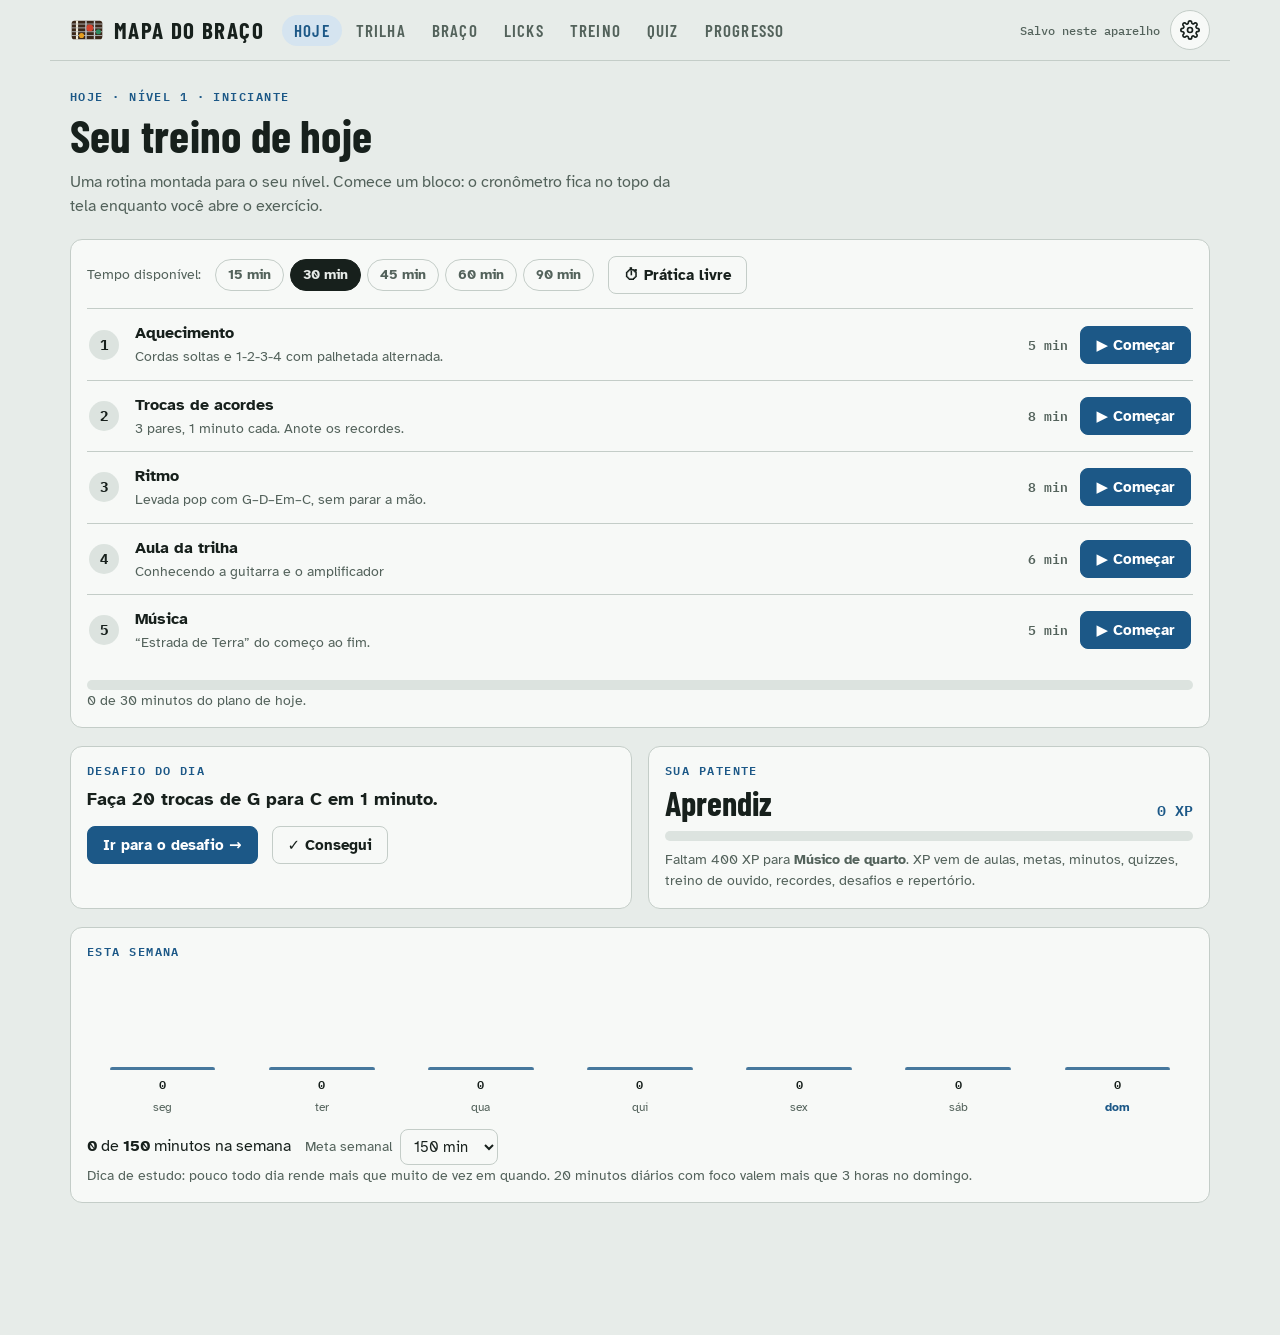
==== docs/index.html @ e85b8837 "Treino de ouvido: 6 exercícios em níveis, pontos fracos e ditado melódico Nova aba dentro do Quiz co" ====
<!doctype html>
<html lang="pt-BR">
<head>
<meta charset="utf-8">
<meta name="viewport" content="width=device-width,initial-scale=1,viewport-fit=cover">
<meta name="description" content="Escola de guitarra interativa: tríades, CAGED, escalas, licks, metrônomo, jam e quizzes.">
<meta name="theme-color" content="#E7ECE9" media="(prefers-color-scheme: light)">
<meta name="theme-color" content="#0F1412" media="(prefers-color-scheme: dark)">
<meta name="mobile-web-app-capable" content="yes">
<meta name="apple-mobile-web-app-capable" content="yes">
<meta name="apple-mobile-web-app-status-bar-style" content="default">
<meta name="apple-mobile-web-app-title" content="Mapa do Braço">
<link rel="manifest" href="manifest.webmanifest">
<link rel="icon" type="image/png" sizes="32x32" href="icons/favicon-32.png">
<link rel="apple-touch-icon" href="icons/icon-180.png">
<style>:root{color-scheme:light;padding-top:env(safe-area-inset-top,0px);padding-bottom:env(safe-area-inset-bottom,0px)}body{margin:0}img{max-width:100%}[hidden]{display:none!important}</style>
<title>Mapa do Braço</title>
<link rel="preconnect" href="https://fonts.googleapis.com"><link rel="preconnect" href="https://fonts.gstatic.com" crossorigin>
<link rel="stylesheet" href="https://fonts.googleapis.com/css2?family=Atkinson+Hyperlegible:ital,wght@0,400;0,700;1,400&family=Barlow+Condensed:wght@600;700&family=IBM+Plex+Mono:wght@400;500;600&family=Noto+Music&display=swap">
<style>
/* Layout: app de estudo com barra de seções no topo (no celular, embaixo); coluna de até 1180px; o braço da guitarra é a peça principal de cada tela */
:root {
  --bg: #E7ECE9; --surface: #F7F9F7; --surface-2: #DCE3DF; --fg: #17201C; --muted: #53625B; --line: #C4CDC8;
  --accent: #1C5887; --accent-ink: #FFFFFF; --accent-soft: #D5E4F0;
  --ok: #2B7A4C; --bad: #B23E2C;
  --wood: #3B2719; --wood-edge: #2A1B11; --fret: #CBD0D5; --nut: #EFE8D6; --pearl: #ECE5D2; --string: #B7BCC1; --string-w: #A0927A;
  --iv-r: #D2412B; --iv-3: #E59D1E; --iv-5: #2C8A60; --iv-7: #7357C4; --iv-2: #3A84BF; --iv-4: #C04F7E; --iv-6: #7B8A28; --iv-b5: #13698F;
  --iv-n: #CFC9B9; --iv-pair: #E8B24D; --iv-q: #F4F1E8;
  --f-display: 'Barlow Condensed', 'Arial Narrow', 'Roboto Condensed', sans-serif;
  --f-body: 'Atkinson Hyperlegible', 'Segoe UI', system-ui, sans-serif;
  --f-mono: 'IBM Plex Mono', ui-monospace, Consolas, monospace;
}
@media (prefers-color-scheme: dark) { :root:not([data-theme="light"]) {
  --bg: #0F1412; --surface: #161D1A; --surface-2: #212A26; --fg: #E3EAE6; --muted: #93A29B; --line: #2C3632;
  --accent: #7DB2E2; --accent-ink: #0A1824; --accent-soft: #1B3145;
  --ok: #4DB37A; --bad: #E2705E;
  --wood: #2E1E14; --wood-edge: #1E130C; --fret: #9EA4AA; --nut: #CFC7B2; --pearl: #CBC2AC; --string: #8E949A; --string-w: #857862;
  --iv-n: #8F8A7D; --iv-q: #E3DED2;
  color-scheme: dark;
} }
:root[data-theme="dark"] {
  --bg: #0F1412; --surface: #161D1A; --surface-2: #212A26; --fg: #E3EAE6; --muted: #93A29B; --line: #2C3632;
  --accent: #7DB2E2; --accent-ink: #0A1824; --accent-soft: #1B3145;
  --ok: #4DB37A; --bad: #E2705E;
  --wood: #2E1E14; --wood-edge: #1E130C; --fret: #9EA4AA; --nut: #CFC7B2; --pearl: #CBC2AC; --string: #8E949A; --string-w: #857862;
  --iv-n: #8F8A7D; --iv-q: #E3DED2;
  color-scheme: dark;
}

* { box-sizing: border-box; }
body { background: var(--bg); color: var(--fg); font: 16px/1.55 var(--f-body); -webkit-font-smoothing: antialiased; }
a { color: var(--accent); }
h1, h2, h3 { font-family: var(--f-display); font-weight: 700; line-height: 1.05; margin: 0; text-wrap: balance; letter-spacing: .005em; }
h1 { font-size: clamp(32px, 5vw, 46px); }
h2 { font-size: 26px; }
h3 { font-size: 22px; }
p { margin: 0; }
.eyebrow { font: 600 12px/1.2 var(--f-mono); text-transform: uppercase; letter-spacing: .12em; color: var(--accent); margin-bottom: 8px; }
.lede { color: var(--muted); max-width: 62ch; margin-top: 10px; }
.small { font-size: 14px; color: var(--muted); }
:focus-visible { outline: 3px solid var(--accent); outline-offset: 2px; border-radius: 4px; }

/* casca */
.app { max-width: 1180px; margin: 0 auto; padding-inline: 20px; padding-block: 0 110px; }
.top { position: sticky; top: env(safe-area-inset-top, 0px); z-index: 20; display: flex; align-items: center; gap: 18px;
  margin-inline: -20px; padding: 10px 20px; background: var(--bg); border-bottom: 1px solid var(--line); }
.brand { display: flex; align-items: center; gap: 10px; text-decoration: none; color: var(--fg); font: 700 23px/1 var(--f-display); text-transform: uppercase; letter-spacing: .06em; white-space: nowrap; }
.brand svg { width: 34px; height: 34px; flex: none; }
.nav { display: flex; gap: 2px; }
.nav a { display: flex; align-items: center; gap: 6px; padding: 7px 12px; border-radius: 999px; text-decoration: none; color: var(--muted);
  font: 600 17px/1 var(--f-display); text-transform: uppercase; letter-spacing: .07em; }
.nav a:hover { color: var(--fg); }
.nav a.on { color: var(--accent); background: var(--accent-soft); }
.nav svg { display: none; width: 22px; height: 22px; }
.top-right { margin-left: auto; display: flex; align-items: center; gap: 10px; }
.sync { font: 500 12px var(--f-mono); color: var(--muted); white-space: nowrap; }
.sync.conta::before { content: ''; display: inline-block; width: 7px; height: 7px; border-radius: 50%; background: var(--ok); margin-right: 6px; vertical-align: 1px; }
.icon-btn { width: 40px; height: 40px; display: grid; place-items: center; border-radius: 50%; border: 1px solid var(--line); background: var(--surface); color: var(--fg); cursor: pointer; font-size: 20px; }
.icon-btn svg { width: 20px; height: 20px; }

.view { display: flex; flex-direction: column; gap: 18px; padding-block: 22px; min-width: 0; }
.view > * { min-width: 0; }
.page-head { padding-block: 6px 2px; }
.crumbs { display: flex; gap: 8px; font-size: 14px; color: var(--muted); flex-wrap: wrap; }
.crumbs a { color: var(--muted); }

/* blocos */
.panel { background: var(--surface); border: 1px solid var(--line); border-radius: 12px; padding: 16px; min-width: 0; }
.info-grid { display: grid; grid-template-columns: repeat(auto-fit, minmax(280px, 1fr)); gap: 16px; }
.btn { display: inline-flex; align-items: center; gap: 6px; font: 700 15px/1.2 var(--f-body); padding: 9px 15px; border-radius: 8px;
  border: 1px solid var(--line); background: var(--surface); color: var(--fg); cursor: pointer; text-decoration: none; }
.btn:hover { border-color: var(--muted); }
.btn.primary { background: var(--accent); border-color: var(--accent); color: var(--accent-ink); }
.btn.ok { background: var(--ok); border-color: var(--ok); color: #fff; }
.btn.ghost { background: transparent; }
.btn.big { padding: 12px 20px; font-size: 16px; }
.btn.round { width: 50px; height: 50px; border-radius: 50%; justify-content: center; padding: 0; font-family: var(--f-mono); }
.btn.on { background: var(--fg); border-color: var(--fg); color: var(--bg); }
.btn.warn { border-color: var(--bad); color: var(--bad); }
.chips { display: flex; flex-wrap: wrap; gap: 6px; }
.chip { font: 700 14px/1 var(--f-body); padding: 8px 12px; border-radius: 999px; border: 1px solid var(--line); background: transparent; color: var(--muted); cursor: pointer; }
.chip:hover { color: var(--fg); }
.chip.on { background: var(--fg); border-color: var(--fg); color: var(--bg); }
.ctrl-row { display: flex; flex-wrap: wrap; gap: 10px 14px; align-items: center; }
.ctrl-row + .ctrl-row, .ctrl-row + div, div + .ctrl-row { margin-top: 12px; }
.ctrl-row.center { justify-content: center; }
.ctrl-right { display: flex; flex-wrap: wrap; gap: 10px; align-items: center; margin-left: auto; }
.field { display: inline-flex; align-items: center; gap: 8px; font-size: 14px; color: var(--muted); flex-wrap: wrap; }
.field.grow { flex: 1 1 260px; }
.field.grow select { flex: 1; min-width: 0; }
select, input[type="number"] { font: 15px var(--f-body); color: var(--fg); background: var(--surface); border: 1px solid var(--line); border-radius: 8px; padding: 7px 9px; max-width: 100%; }
input[type="number"] { width: 5.2em; font-family: var(--f-mono); }
input[type="range"] { accent-color: var(--accent); }
.check { display: inline-flex; gap: 6px; align-items: center; font-size: 14px; cursor: pointer; }
.check input { accent-color: var(--accent); width: 17px; height: 17px; }
.pill { display: inline-block; font: 600 12.5px/1.3 var(--f-mono); padding: 5px 10px; border-radius: 999px; background: var(--surface-2); color: var(--fg); }
.pill.ok { background: var(--ok); color: #fff; }
.pill.muted { color: var(--muted); }
.bar { height: 6px; background: var(--surface-2); border-radius: 99px; overflow: hidden; }
.bar i { display: block; height: 100%; background: var(--accent); border-radius: 99px; }
.caption { color: var(--muted); font-size: 14px; margin-top: 10px; }
.tip { font-size: 14px; color: var(--muted); margin-top: 12px; max-width: 75ch; }
.tip b { color: var(--fg); }

/* cores por função do intervalo */
.iv-r { --c: var(--iv-r); --ink: #fff; } .iv-3 { --c: var(--iv-3); --ink: #2B1A00; } .iv-5 { --c: var(--iv-5); --ink: #fff; }
.iv-7 { --c: var(--iv-7); --ink: #fff; } .iv-2 { --c: var(--iv-2); --ink: #fff; } .iv-4 { --c: var(--iv-4); --ink: #fff; }
.iv-6 { --c: var(--iv-6); --ink: #fff; } .iv-b5 { --c: var(--iv-b5); --ink: #fff; } .iv-n { --c: var(--iv-n); --ink: #241D10; }
.iv-pair { --c: var(--iv-pair); --ink: #2B1A00; } .iv-q { --c: var(--iv-q); --ink: #17201C; } .iv-bad { --c: var(--bad); --ink: #fff; }
.dot { display: inline-block; width: 11px; height: 11px; border-radius: 50%; background: var(--c, var(--iv-n)); margin-right: 6px; vertical-align: -1px; }
.legend { display: flex; flex-wrap: wrap; gap: 6px 14px; font-size: 13px; color: var(--muted); margin-top: 10px; }

/* braço */
.fb-wrap { overflow-x: auto; overscroll-behavior-x: contain; margin-top: 12px; border-radius: 8px; -webkit-overflow-scrolling: touch; }
.fb { display: block; width: 100%; height: auto; }
.fb-wood { fill: var(--wood); stroke: var(--wood-edge); stroke-width: 2; }
.fb-inlay { fill: var(--pearl); opacity: .8; }
.fb-fret { fill: var(--fret); }
.fb-nut { fill: var(--nut); }
.fb-string { stroke: var(--string); }
.fb-string.wound { stroke: var(--string-w); }
.fb-sname, .fb-num { fill: var(--muted); font: 600 11px var(--f-mono); text-anchor: middle; }
.fb-num.strong { fill: var(--fg); }
.fb-hit { fill: transparent; cursor: pointer; }
.fb-hit:hover { fill: rgba(255, 255, 255, .09); }
.fb-note { cursor: pointer; transform-box: fill-box; transform-origin: center; transition: transform .09s ease-out; }
.fb-note circle { fill: var(--c); stroke: rgba(0, 0, 0, .3); stroke-width: 1; }
.fb-note text { fill: var(--ink); font-family: var(--f-mono); font-weight: 600; text-anchor: middle; pointer-events: none; }
.fb-note.dim { opacity: .5; }
.fb-note.ring circle { fill-opacity: .35; stroke: var(--c); stroke-width: 2; }
.fb-note.is-on { transform: scale(1.28); }
.fb-note.is-on circle { stroke: #fff; stroke-width: 3; }

/* tablatura */
.tab-scroll { overflow-x: auto; margin-top: 12px; padding-bottom: 6px; background: var(--surface); }
.tab { display: flex; width: max-content; font: 14px/1 var(--f-mono); }
.tab-names, .tab-col { display: flex; flex-direction: column; }
.tab-col { width: calc(var(--w) * 1ch + 4px); border-radius: 4px; }
.tab-top { height: 20px; display: flex; align-items: center; justify-content: center; gap: 2px; font-size: 11px; color: var(--muted); }
.tab-top i { font-style: normal; font-size: 9px; color: var(--accent); }
.tab-cell { height: 22px; display: flex; align-items: center; justify-content: center; background: linear-gradient(var(--line), var(--line)) center / 100% 1px no-repeat; }
.tab-cell b { background: var(--surface); padding: 0 2px; font-weight: 600; white-space: nowrap; }
.tab-names .tab-cell { width: 2.2ch; background: none; color: var(--muted); }
.tab-bar { width: 2px; margin-top: 20px; height: 132px; background: var(--muted); opacity: .55; }
.tab-col.on { background: var(--accent-soft); }
.tab-col.on b { background: var(--accent-soft); color: var(--accent); }

/* trilha */
.hero-strip { display: grid; grid-template-columns: minmax(0, 1.3fr) minmax(0, 1fr); gap: 24px; align-items: end; padding-block: 8px 4px; }
.stat-row { display: flex; flex-wrap: wrap; gap: 14px 26px; align-items: center; }
.stat-row.wide { gap: 14px 40px; }
.stat b { display: block; font: 700 46px/1 var(--f-display); font-variant-numeric: tabular-nums; }
.stat b small { font-size: 24px; color: var(--muted); }
.stat span { font-size: 13px; color: var(--muted); }
.modules { display: grid; grid-template-columns: repeat(auto-fill, minmax(330px, 1fr)); gap: 16px; }
.module { background: var(--surface); border: 1px solid var(--line); border-radius: 12px; padding: 16px 16px 6px; display: flex; flex-direction: column; gap: 8px; }
.module header { display: flex; justify-content: space-between; gap: 8px; }
.mod-n { font: 600 12px var(--f-mono); text-transform: uppercase; letter-spacing: .1em; color: var(--muted); }
.tag { font: 600 12px var(--f-mono); color: var(--accent); }
.lessons { list-style: none; margin: 4px 0 0; padding: 0; }
.lessons a { display: grid; grid-template-columns: 34px minmax(0, 1fr) auto 22px; gap: 8px; align-items: center; padding: 9px 2px; border-top: 1px solid var(--line); color: var(--fg); text-decoration: none; }
.lessons a:hover .lt { color: var(--accent); }
.ln, .lm { font: 500 12.5px var(--f-mono); color: var(--muted); font-variant-numeric: tabular-nums; }
.lt { font-weight: 700; }
.ck { width: 20px; height: 20px; border-radius: 50%; border: 2px solid var(--line); display: grid; place-items: center; }
.done .ck { background: var(--ok); border-color: var(--ok); }
.done .ck::after { content: '✓'; color: #fff; font-size: 12px; font-weight: 700; }

/* aula */
.lesson-head { margin-bottom: 14px; }
.prose { max-width: 68ch; display: flex; flex-direction: column; gap: 12px; }
.prose ul { margin: 0; padding-left: 20px; display: flex; flex-direction: column; gap: 4px; }
.mono-line { font: 14px/1.8 var(--f-mono); background: var(--surface-2); padding: 10px 14px; border-radius: 8px; overflow-x: auto; white-space: nowrap; }
.practice h2 { margin-bottom: 10px; }
.tasks { margin: 0; padding: 0; list-style: none; display: flex; flex-direction: column; gap: 8px; max-width: 75ch; }
.tasks li { padding-left: 28px; position: relative; }
.tasks li::before { content: ''; position: absolute; left: 0; top: 3px; width: 16px; height: 16px; border: 2px solid var(--accent); border-radius: 4px; }
.links { display: flex; flex-wrap: wrap; gap: 8px; margin-top: 14px; }
.lesson-foot { display: flex; justify-content: space-between; align-items: center; gap: 10px; flex-wrap: wrap; padding-top: 8px; border-top: 1px solid var(--line); }

/* licks */
.licks-layout { display: grid; grid-template-columns: 290px minmax(0, 1fr); gap: 16px; align-items: start; }
.lick-list { position: sticky; top: calc(env(safe-area-inset-top, 0px) + 76px); max-height: calc(100vh - 100px); overflow: auto; }
.lick-list ul { list-style: none; margin: 12px 0 0; padding: 0; }
.lick-list a { display: flex; flex-direction: column; padding: 9px 10px; border-radius: 8px; text-decoration: none; color: var(--fg); }
.lick-list a:hover { background: var(--surface); }
.lick-list a.on { background: var(--accent-soft); }
.lick-list a.on .lt { color: var(--accent); }
.lick-list .lm { font-size: 12px; }
.lick-head { margin-top: 14px; }
.meta { display: flex; flex-wrap: wrap; gap: 4px 12px; font-size: 13.5px; color: var(--muted); margin-top: 6px; }
.chords { display: flex; flex-wrap: wrap; gap: 6px; margin-top: 10px; font: 600 14px var(--f-mono); }
.chords span { font-size: 10px; color: var(--muted); margin-right: -3px; align-self: flex-start; }

/* treino */
.subtabs { display: flex; flex-wrap: wrap; gap: 6px; }
.subtabs a { padding: 8px 14px; border-radius: 999px; border: 1px solid var(--line); color: var(--muted); text-decoration: none; font-weight: 700; font-size: 14px; }
.subtabs a.on { background: var(--fg); color: var(--bg); border-color: var(--fg); }
.met { display: flex; flex-direction: column; gap: 18px; align-items: stretch; }
.met-bpm { display: flex; align-items: center; justify-content: center; gap: 10px; flex-wrap: wrap; }
.bpm-read { text-align: center; min-width: 150px; }
.bpm-read b { display: block; font: 700 92px/0.9 var(--f-display); font-variant-numeric: tabular-nums; }
.bpm-read span { font: 600 12px var(--f-mono); color: var(--muted); letter-spacing: .12em; }
.met input[type="range"] { width: 100%; }
.beats { display: flex; justify-content: center; gap: 12px; }
.beats i { width: 24px; height: 24px; border-radius: 50%; border: 2px solid var(--line); }
.beats i.acc { border-color: var(--accent); }
.beats i.on { background: var(--accent); border-color: var(--accent); }
.speed-read { display: flex; align-items: center; gap: 28px; flex-wrap: wrap; margin-top: 14px; }
.speed-read b { display: block; font: 700 46px/1 var(--f-display); font-variant-numeric: tabular-nums; }
.speed-read span { font-size: 13px; color: var(--muted); }
.bar.wide { flex: 1 1 200px; height: 10px; }
.jam-now { display: flex; align-items: center; gap: 14px 26px; flex-wrap: wrap; margin-top: 14px; }
.now span { display: block; font: 600 11px var(--f-mono); text-transform: uppercase; letter-spacing: .12em; color: var(--muted); }
.now b { font: 700 44px/1 var(--f-display); }
.now.dim b { color: var(--muted); font-size: 30px; }
.bars { display: flex; flex-wrap: wrap; gap: 5px; list-style: none; margin: 0; padding: 0; flex: 1 1 260px; }
.bars li { font: 600 13px var(--f-mono); padding: 5px 8px; border: 1px solid var(--line); border-radius: 6px; }
.bars li.on { background: var(--accent); border-color: var(--accent); color: var(--accent-ink); }

/* explorador */
.explorer-ctrl .ctrl-row { padding-bottom: 12px; border-bottom: 1px solid var(--line); }
.explorer-ctrl .ctrl-row:last-child { border-bottom: 0; padding-bottom: 0; }
.degrees { display: flex; flex-wrap: wrap; gap: 8px; margin-block: 4px 12px; }
.deg { padding: 6px 12px; border: 1px solid var(--line); border-top: 5px solid var(--c); border-radius: 6px; text-align: center; min-width: 54px; }
.deg b { display: block; font: 700 22px/1.1 var(--f-display); }
.deg span { font: 600 12px var(--f-mono); color: var(--muted); }

/* quiz */
.quiz-grid { display: grid; grid-template-columns: repeat(auto-fill, minmax(260px, 1fr)); gap: 16px; }
.quiz-card { display: flex; flex-direction: column; gap: 8px; align-items: flex-start; padding: 18px; border-radius: 12px; background: var(--surface); border: 1px solid var(--line); color: var(--fg); text-decoration: none; }
.quiz-card:hover { border-color: var(--accent); }
.quiz-card p { color: var(--muted); font-size: 15px; flex: 1; }
.quiz-top { display: flex; flex-wrap: wrap; gap: 10px 16px; align-items: center; }
.quiz-top h1 { font-size: 30px; margin-right: auto; }
.prompt { font-size: 19px; margin-top: 14px; display: flex; flex-wrap: wrap; gap: 10px; align-items: center; }
.answers { display: grid; grid-template-columns: repeat(auto-fill, minmax(124px, 1fr)); gap: 8px; margin-top: 14px; }
.answers .btn { justify-content: center; text-align: center; }
.answers .result { grid-column: 1 / -1; text-align: center; display: flex; flex-direction: column; gap: 8px; align-items: center; }
.result b { font: 700 80px/1 var(--f-display); }
.btn.ans.ok { background: var(--ok); color: #fff; border-color: var(--ok); }
.btn.ans.bad { background: var(--bad); color: #fff; border-color: var(--bad); }
.feedback { min-height: 1.6em; margin-top: 12px; font-weight: 700; }
.feedback.ok { color: var(--ok); }
.feedback.bad { color: var(--bad); }

/* progresso */
.heat { display: grid; grid-auto-flow: column; grid-template-rows: repeat(7, 14px); grid-auto-columns: 14px; gap: 3px; margin-block: 6px 12px; overflow-x: auto; }
.heat i { border-radius: 3px; background: var(--surface-2); }
.heat i.on { background: var(--ok); }
.mod-prog { list-style: none; margin: 0; padding: 0; display: flex; flex-direction: column; gap: 10px; }
.mod-prog li { display: grid; grid-template-columns: minmax(0, 1fr) 90px 36px; gap: 10px; align-items: center; font-size: 14.5px; }
.mod-prog em { font: normal 600 12.5px var(--f-mono); color: var(--muted); text-align: right; }
.tbl { width: 100%; border-collapse: collapse; font-size: 14.5px; }
.tbl th { text-align: left; font: 600 11px var(--f-mono); text-transform: uppercase; letter-spacing: .08em; color: var(--muted); padding: 6px 4px; }
.tbl td { padding: 8px 4px; border-top: 1px solid var(--line); font-variant-numeric: tabular-nums; }
.danger { display: flex; justify-content: flex-end; }
.backup .ctrl-row { margin-top: 12px; }

/* configurações e aviso */
.sheet-wrap { position: fixed; inset: 0; z-index: 50; background: rgba(8, 12, 10, .45); display: flex; justify-content: flex-end; }
.sheet { width: min(380px, 100%); height: 100%; background: var(--surface); padding: calc(env(safe-area-inset-top, 0px) + 18px) 20px 24px; overflow: auto; border-left: 1px solid var(--line); }
.sheet header { display: flex; justify-content: space-between; align-items: center; margin-bottom: 8px; }
.set-row { display: flex; flex-direction: column; gap: 8px; padding-block: 12px; border-bottom: 1px solid var(--line); font-weight: 700; }
.set-row input[type="range"] { width: 100%; }
.toast { position: fixed; left: 50%; transform: translateX(-50%); bottom: calc(env(safe-area-inset-bottom, 0px) + 92px); z-index: 60; background: var(--fg); color: var(--bg);
  padding: 10px 18px; border-radius: 999px; font-weight: 700; font-size: 14px; max-width: calc(100% - 32px); text-align: center; }

@media (max-width: 900px) {
  .licks-layout { grid-template-columns: minmax(0, 1fr); }
  .lick-list { position: static; max-height: none; }
  .lick-list ul { display: flex; gap: 6px; overflow-x: auto; padding-bottom: 6px; }
  .lick-list li { flex: 0 0 auto; }
  .lick-list a { border: 1px solid var(--line); background: var(--surface); }
  .lick-list .lm { display: none; }
  .hero-strip { grid-template-columns: minmax(0, 1fr); }
}
@media (max-width: 760px) {
  .app { padding-inline: 16px; }
  .top { margin-inline: -16px; padding-inline: 16px; }
  .sync { display: none; }
  .nav { position: fixed; left: 0; right: 0; bottom: 0; z-index: 30; display: grid; grid-template-columns: repeat(6, 1fr); gap: 0;
    background: var(--surface); border-top: 1px solid var(--line); padding: 6px 4px calc(env(safe-area-inset-bottom, 0px) + 6px); }
  .nav a { flex-direction: column; gap: 3px; padding: 6px 2px; border-radius: 10px; font-size: 12px; letter-spacing: .04em; }
  .nav svg { display: block; }
  .modules { grid-template-columns: minmax(0, 1fr); }
  .ctrl-right { margin-left: 0; }
  .bpm-read b { font-size: 76px; }
  .stat b { font-size: 38px; }
  .lesson-foot .btn.ghost { flex: 1 1 100%; justify-content: center; }
  .lesson-foot .btn:not(.ghost) { order: -1; flex: 1 1 100%; justify-content: center; }
}
@media (prefers-reduced-motion: reduce) { * { transition: none !important; scroll-behavior: auto !important; } }

/* ===== níveis ===== */
.level-nav { display: grid; grid-template-columns: repeat(5, minmax(0, 1fr)); gap: 8px; }
.level-nav a { display: flex; flex-direction: column; gap: 2px; padding: 10px 12px; border-radius: 10px; border: 1px solid var(--line); background: var(--surface); color: var(--fg); text-decoration: none; position: relative; overflow: hidden; }
.level-nav a b { font: 700 26px/1 var(--f-display); }
.level-nav a span { font-size: 13px; color: var(--muted); font-weight: 700; }
.level-nav a i { position: absolute; left: 0; bottom: 0; height: 4px; width: var(--p); background: var(--accent); }
.level-nav a.on { border-color: var(--accent); }
.level { display: flex; flex-direction: column; gap: 14px; padding-top: 10px; scroll-margin-top: 80px; }
.level-head { display: flex; justify-content: space-between; align-items: flex-end; gap: 12px; border-top: 2px solid var(--fg); padding-top: 14px; }
.level-head h2 { font-size: 34px; }
.goals ul { list-style: none; margin: 6px 0 10px; padding: 0; display: flex; flex-direction: column; gap: 8px; }
.goals li { display: flex; flex-wrap: wrap; gap: 4px 10px; align-items: baseline; }
.goals li a { font-size: 13.5px; }
.goals .check { font-size: 15px; align-items: flex-start; }
.goals .check input { margin-top: 2px; flex: none; }
.goals .check input:checked + span { text-decoration: line-through; color: var(--muted); }

/* ===== acordes ===== */
.chord-row { display: flex; flex-wrap: wrap; gap: 10px; }
.chord-row.two { justify-content: center; }
.chord-card { display: flex; flex-direction: column; align-items: center; gap: 2px; padding: 8px 8px 4px; border-radius: 10px; border: 1px solid var(--line); background: var(--surface); color: var(--fg); cursor: pointer; font: inherit; }
.chord-card:hover { border-color: var(--accent); }
.chord-card b { font: 700 22px/1 var(--f-display); }
.chord-card small { font-size: 11px; color: var(--muted); }
.chord-svg { width: 96px; height: auto; display: block; }
.small-cards .chord-card { padding: 6px 6px 2px; }
.small-cards .chord-svg { width: 70px; }
.small-cards .chord-card b { font-size: 17px; }
.chord-row.two .chord-svg { width: 130px; }
.chord-row.two .chord-card b { font-size: 30px; }
.cd-fret { stroke: var(--muted); stroke-width: 1; }
.cd-str { stroke: var(--fg); stroke-width: 1; }
.cd-nut { fill: var(--fg); }
.cd-dot { fill: var(--fg); }
.cd-dot.root { fill: var(--iv-r); }
.cd-barre { fill: var(--fg); }
.cd-fing { fill: var(--bg); font: 700 9.5px var(--f-mono); }
.cd-x { fill: var(--muted); font: 700 13px var(--f-body); }
.cd-open { fill: none; stroke: var(--fg); stroke-width: 1.4; }
.cd-base { fill: var(--muted); font: 600 10px var(--f-mono); }
.sym { display: flex; flex-direction: column; align-items: center; gap: 4px; max-width: 110px; text-align: center; }
.sym span { font-size: 12px; color: var(--muted); }
details.syms { margin-top: 12px; }
details.syms summary { cursor: pointer; font-weight: 700; padding-block: 6px; }

/* ===== trocas ===== */
.changes { display: grid; grid-template-columns: minmax(0, 1.2fr) minmax(0, 1fr); gap: 16px; align-items: center; margin-top: 12px; }
.ch-side { display: flex; flex-direction: column; gap: 12px; }
.ch-clock b { font: 700 60px/1 var(--f-display); font-variant-numeric: tabular-nums; }
.ch-clock span { font-size: 13px; color: var(--muted); margin-left: 6px; }
.tap-pad { display: flex; flex-direction: column; align-items: center; justify-content: center; gap: 4px; min-height: 120px; width: 100%; border-radius: 16px;
  border: 2px dashed var(--accent); background: var(--accent-soft); color: var(--fg); cursor: pointer; font: inherit; touch-action: manipulation; user-select: none; }
.tap-pad b { font: 700 54px/1 var(--f-display); font-variant-numeric: tabular-nums; }
.tap-pad span { font-size: 13px; color: var(--muted); }
.tap-pad:disabled { opacity: .55; cursor: default; }
.tap-pad:not(:disabled):active { background: var(--accent); }
.tap-pad.wide { margin-top: 12px; min-height: 96px; }

/* ===== levadas ===== */
.strum-head { display: flex; align-items: baseline; gap: 12px; flex-wrap: wrap; margin-top: 12px; }
.strum-grid { display: grid; grid-template-columns: repeat(var(--n), minmax(30px, 1fr)); gap: 4px; margin-top: 10px; overflow-x: auto; padding-bottom: 4px; }
.sg-cell { display: flex; flex-direction: column; align-items: center; gap: 2px; padding: 8px 0 6px; border: 1px solid var(--line); border-radius: 8px; min-width: 30px; }
.sg-cell b { font: 700 24px/1 var(--f-display); min-height: 24px; }
.sg-cell span { font: 600 11px var(--f-mono); color: var(--muted); }
.sg-cell.beat { background: var(--surface-2); }
.sg-cell.mute b { color: var(--muted); }
.sg-cell.on { background: var(--accent); border-color: var(--accent); }
.sg-cell.on b, .sg-cell.on span { color: var(--accent-ink); }
input[type="text"] { font: 15px var(--f-mono); color: var(--fg); background: var(--surface); border: 1px solid var(--line); border-radius: 8px; padding: 7px 9px; min-width: 0; flex: 1; }

/* ===== cifra ===== */
.song-head { display: flex; justify-content: space-between; gap: 10px; margin-bottom: 10px; }
.cifra { display: flex; flex-direction: column; gap: 14px; margin-block: 14px; padding: 14px; border-radius: 10px; background: var(--surface-2); max-height: 420px; overflow: auto; }
.cf-name { font: 600 11px var(--f-mono); text-transform: uppercase; letter-spacing: .12em; color: var(--muted); margin-bottom: 4px; }
.cf-line { display: flex; flex-wrap: wrap; align-items: flex-end; font-size: 17px; line-height: 1.3; }
.cf-seg { display: inline-flex; flex-direction: column; white-space: pre; }
.cf-seg i { font: normal 700 14px/1.4 var(--f-mono); color: var(--accent); min-height: 1.4em; }
.cf-ch { cursor: pointer; padding: 0 2px; border-radius: 4px; }
.cf-ch.on { background: var(--accent); color: var(--accent-ink) !important; }
.cf-bars { font: 700 15px var(--f-mono); color: var(--accent); }

/* ===== afinador ===== */
.tuner { display: flex; flex-direction: column; align-items: center; gap: 10px; padding-block: 16px 8px; }
.tu-read { text-align: center; }
.tu-read b { display: block; font: 700 84px/1 var(--f-display); }
.tu-read span { font: 500 13px var(--f-mono); color: var(--muted); }
.tu-meter { position: relative; width: min(100%, 520px); height: 54px; border-radius: 10px; background: var(--surface-2); }
.tu-zero { position: absolute; left: calc(50% - 1px); top: 0; bottom: 0; width: 2px; background: var(--ok); }
.tu-needle { position: absolute; top: 6px; bottom: 16px; left: calc(50% - 2px); width: 4px; border-radius: 2px; background: var(--bad); transition: left .08s linear; }
.tu-needle.ok { background: var(--ok); }
.tu-meter span { position: absolute; bottom: 2px; font: 600 10px var(--f-mono); color: var(--muted); }
.tu-meter span:nth-of-type(1) { left: 6px; }
.tu-meter span:nth-of-type(2) { left: calc(50% - 3px); }
.tu-meter span:nth-of-type(3) { right: 6px; }
.tu-msg { min-height: 1.5em; font-weight: 700; text-align: center; }
.tu-strings { display: grid; grid-template-columns: repeat(6, minmax(0, 1fr)); gap: 8px; margin-block: 8px 12px; }
.tu-str { display: flex; flex-direction: column; align-items: center; padding: 10px 4px; border-radius: 10px; border: 1px solid var(--line); background: var(--surface); color: var(--fg); cursor: pointer; font: inherit; }
.tu-str b { font: 700 24px/1 var(--f-display); }
.tu-str small { font: 600 11px var(--f-mono); color: var(--muted); }
.tu-str.on { border-color: var(--accent); box-shadow: inset 0 0 0 1px var(--accent); }
.tu-str.ok { background: var(--ok); border-color: var(--ok); color: #fff; }
.tu-str.ok small { color: #fff; }

/* ===== escrita rítmica ===== */
.rn-wrap { overflow-x: auto; padding-block: 8px; }
.rn { width: 100%; height: auto; display: block; }
.rn-line { stroke: var(--muted); stroke-width: 1; }
.rn-bar { stroke: var(--fg); stroke-width: 1.4; }
.rn-head { fill: var(--fg); }
.rn-head.hollow { fill: var(--surface); stroke: var(--fg); stroke-width: 1.8; }
.rn-stem { stroke: var(--fg); stroke-width: 1.5; }
.rn-flag { fill: none; stroke: var(--fg); stroke-width: 2.4; stroke-linecap: round; }
.rn-beam, .rn-dot { fill: var(--fg); }
.rn-rest { fill: var(--fg); font-family: 'Noto Music', serif; font-size: 28px; }
.rn-hit { fill: var(--accent); fill-opacity: 0; }
.rn-hit.on { fill-opacity: .25; }

@media (max-width: 760px) {
  .level-nav { grid-template-columns: repeat(5, minmax(56px, 1fr)); }
  .level-nav a span { display: none; }
  .changes { grid-template-columns: minmax(0, 1fr); }
  .tu-strings { grid-template-columns: repeat(3, minmax(0, 1fr)); }
  .chord-svg { width: 80px; }
}

/* ===== cronômetro de prática (topo) ===== */
.ptimer { display: flex; align-items: center; gap: 8px; padding: 5px 6px 5px 12px; border-radius: 999px; background: var(--accent); color: var(--accent-ink); font-size: 13px; font-weight: 700; }
.ptimer b { font: 600 15px var(--f-mono); font-variant-numeric: tabular-nums; }
.ptimer .pt-label { max-width: 14ch; overflow: hidden; text-overflow: ellipsis; white-space: nowrap; }
.ptimer button { width: 28px; height: 28px; border-radius: 50%; border: 0; background: rgba(255, 255, 255, .22); color: inherit; cursor: pointer; font-size: 11px; }
.ptimer.paused { opacity: .75; }

/* ===== plano do dia ===== */
.plan { list-style: none; margin: 14px 0; padding: 0; display: flex; flex-direction: column; }
.plan li { display: grid; grid-template-columns: 34px minmax(0, 1fr) auto auto; gap: 12px; align-items: center; padding: 12px 2px; border-top: 1px solid var(--line); }
.plan .pl-n { width: 30px; height: 30px; border-radius: 50%; display: grid; place-items: center; background: var(--surface-2); font: 700 14px var(--f-mono); }
.plan li.done .pl-n { background: var(--ok); color: #fff; }
.plan .pl-body { display: flex; flex-direction: column; min-width: 0; }
.plan .pl-body span { font-size: 14px; color: var(--muted); }
.plan .pl-min { font: 600 13px var(--f-mono); color: var(--muted); white-space: nowrap; }
.plan li.done .pl-body b { text-decoration: line-through; color: var(--muted); }

/* ===== semana ===== */
.week { display: grid; grid-template-columns: repeat(7, minmax(0, 1fr)); gap: 8px; height: 150px; align-items: end; margin-block: 8px 12px; }
.wk { display: flex; flex-direction: column; align-items: center; justify-content: flex-end; gap: 4px; height: 100%; }
.wk i { display: block; width: 70%; min-height: 3px; border-radius: 6px 6px 2px 2px; background: var(--accent); opacity: .8; }
.wk b { font: 600 12px var(--f-mono); font-variant-numeric: tabular-nums; }
.wk span { font-size: 12px; color: var(--muted); }
.wk.today span { color: var(--accent); font-weight: 700; }

/* ===== gravador e looper ===== */
.warn-box { border-color: var(--bad); }
.rec-time { font: 600 22px var(--f-mono); font-variant-numeric: tabular-nums; }
.takes, .layers { list-style: none; margin: 12px 0 0; padding: 0; display: flex; flex-direction: column; gap: 10px; }
.takes li { display: grid; grid-template-columns: minmax(0, 1fr) minmax(0, 1.4fr) auto; gap: 10px; align-items: center; padding: 10px 0; border-top: 1px solid var(--line); }
.takes li > div:first-child { display: flex; flex-direction: column; min-width: 0; }
.takes audio { width: 100%; }
.layers li { display: flex; flex-wrap: wrap; gap: 8px 16px; align-items: center; }
.loop-pos { height: 12px; border-radius: 99px; background: var(--surface-2); overflow: hidden; margin-top: 14px; }
.loop-pos i { display: block; height: 100%; width: 0; background: var(--accent); }
.loop-pos i.rec { background: var(--bad); }

/* ===== licks: trecho A-B e microfone ===== */
.ab-line { margin-top: 6px; }
.linkbtn { border: 0; background: none; color: var(--accent); font: inherit; font-weight: 700; cursor: pointer; padding: 0; text-decoration: underline; }
.tab-col { cursor: pointer; }
.tab-col.sel { background: var(--surface-2); }
.tab-col.sel.on { background: var(--accent-soft); }
.pill.mic { font-size: 11px; vertical-align: middle; }
.big-num { font: 700 56px/1 var(--f-display); margin-right: 8px; }

/* ===== editor ===== */
textarea { width: 100%; font: 15px/1.5 var(--f-mono); color: var(--fg); background: var(--surface); border: 1px solid var(--line); border-radius: 8px; padding: 10px; resize: vertical; }
.field.block { display: block; margin-top: 12px; margin-bottom: 4px; }
code { font: 13px var(--f-mono); background: var(--surface-2); padding: 1px 5px; border-radius: 4px; }

@media (max-width: 760px) {
  .ptimer .pt-label { display: none; }
  .plan li { grid-template-columns: 30px minmax(0, 1fr) auto; }
  .plan li .btn, .plan li .pill { grid-column: 2 / -1; justify-self: start; }
  .takes li { grid-template-columns: minmax(0, 1fr); }
  .nav { grid-template-columns: repeat(7, 1fr); }
  .nav a { font-size: 10.5px; letter-spacing: .02em; }
}

/* seletor de tom do lick */
.meta .key-sel { font-size: 13.5px; }
.meta .key-sel select { padding: 3px 6px; font-size: 13.5px; }
.meta .orig { font-size: 12px; color: var(--muted); }
.meta .orig:empty { display: none; }

/* ===== dicionário de acordes ===== */
.grp { min-width: 72px; font-weight: 700; }
.dict-head { margin-block: 14px 10px; }
.dict-head h3 { font-size: 34px; }

/* ===== campo harmônico ===== */
.campo { display: grid; grid-template-columns: repeat(7, minmax(0, 1fr)); gap: 8px; margin-top: 12px; }
.campo-deg { display: flex; flex-direction: column; align-items: center; gap: 2px; padding: 10px 4px 6px; border-radius: 10px; border: 1px solid var(--line); border-top: 4px solid var(--c, var(--line)); background: var(--surface); color: var(--fg); cursor: pointer; font: inherit; min-width: 0; }
.campo-deg:hover { border-color: var(--accent); }
.campo-deg .roman { font: 700 20px/1 var(--f-display); color: var(--muted); }
.campo-deg b { font: 700 19px/1.1 var(--f-display); text-align: center; overflow-wrap: anywhere; }
.campo-deg .fn { font: 600 10px var(--f-mono); letter-spacing: .08em; color: var(--muted); }
.campo-deg .chord-svg { width: 100%; max-width: 78px; }
.fn-T { --c: var(--iv-5); } .fn-SD { --c: var(--iv-3); } .fn-D { --c: var(--iv-r); }
.prog-box { margin-top: 18px; padding-top: 14px; border-top: 1px solid var(--line); }

/* ===== partitura ===== */
.staff-wrap { overflow-x: auto; padding-block: 6px; }
.staff-wrap.single { display: flex; justify-content: center; }
.staff-wrap.single .staff { min-width: 0 !important; width: 230px; }
.staff { width: 100%; height: auto; display: block; }
.st-line, .st-ledger { stroke: var(--fg); stroke-width: 1; }
.st-ledger { stroke-width: 1.4; }
.st-bar { stroke: var(--fg); stroke-width: 1.3; }
.st-bar.end { stroke-width: 3; }
.st-clef { fill: var(--fg); font-family: 'Noto Music', serif; font-size: 58px; }
.st-8 { fill: var(--fg); font: 700 10px var(--f-mono); }
.st-acc { fill: var(--fg); font-family: 'Noto Music', serif; font-size: 20px; }
.st-label { fill: var(--muted); font: 600 11px var(--f-mono); }
.st-rest { font-size: 30px; }
.rn-head.on { fill: var(--accent); stroke: var(--accent); }

@media (max-width: 760px) {
  .campo { grid-template-columns: repeat(4, minmax(0, 1fr)); }
}

/* ===== patente, desafio e conquistas ===== */
.rank-row { display: flex; align-items: baseline; justify-content: space-between; gap: 10px; flex-wrap: wrap; margin-bottom: 8px; }
.rank-name { font: 700 34px/1 var(--f-display); }
.xp { font: 600 15px var(--f-mono); color: var(--accent); font-variant-numeric: tabular-nums; }
.rank .small { margin-top: 8px; }
.challenge .ch-text { font-size: 18px; font-weight: 700; margin-bottom: 12px; max-width: 50ch; }
.challenge.done { border-color: var(--ok); }
.badges { display: grid; grid-template-columns: repeat(auto-fill, minmax(150px, 1fr)); gap: 10px; margin-block: 8px; }
.badge { display: flex; flex-direction: column; align-items: flex-start; gap: 2px; padding: 10px 12px; border-radius: 10px; border: 1px dashed var(--line); color: var(--muted); }
.badge i { font: normal 700 18px/1 var(--f-display); width: 40px; height: 40px; border-radius: 50%; display: grid; place-items: center; background: var(--surface-2); margin-bottom: 4px; }
.badge b { font-size: 14px; color: var(--muted); }
.badge span { font-size: 12px; }
.badge.on { border-style: solid; border-color: var(--line); color: var(--fg); }
.badge.on i { background: var(--accent); color: var(--accent-ink); }
.badge.on b { color: var(--fg); }

/* ===== repertório ===== */
details[data-formbox] > summary { list-style: none; display: inline-flex; }
details[data-formbox] > summary::-webkit-details-marker { display: none; }
.song-form { display: flex; flex-wrap: wrap; gap: 10px 14px; align-items: center; margin-top: 14px; }
.song-form textarea { flex: 1 1 100%; }
.song-form .field.block { flex: 1 1 100%; margin: 0; }
.songs { list-style: none; margin: 4px 0 0; padding: 0; counter-reset: sg; }
.songs li { display: flex; flex-wrap: wrap; justify-content: space-between; gap: 10px 16px; align-items: center; padding: 12px 0; border-top: 1px solid var(--line); }
.songs li .ctrl-row { margin: 0; }
.sg-main { display: flex; flex-direction: column; min-width: 0; flex: 1 1 260px; }
.sg-main b { font-size: 17px; }
.sg-notes { font-style: italic; }
.setlist li { counter-increment: sg; }
.setlist li .sg-main b::before { content: counter(sg) '. '; color: var(--accent); }
.empty p { max-width: 60ch; }
.songs select { font-size: 14px; }

/* treino de ouvido */
.ear-next { display: flex; flex-wrap: wrap; align-items: center; justify-content: space-between; gap: 12px 20px; }
.ear-next h2 { font: 700 26px/1.1 var(--f-display); }
.ear-next .small { margin-top: 4px; }
.ear-steps { display: flex; gap: 4px; width: 100%; }
.ear-steps i { flex: 1; height: 6px; border-radius: 99px; background: var(--surface-2); }
.ear-steps i.ok { background: var(--ok); }
.ear-steps i.cur { background: var(--accent); }
.ear-levels { margin-top: 12px; }
.ear-levels .chip[disabled] { opacity: .45; cursor: not-allowed; }
.ear-levels .chip.passed:not(.on) { border-color: var(--ok); color: var(--ok); }
.ear [data-lvdesc] { margin-top: 8px; }
.ear [data-replay] { margin-top: 12px; }
.ear-tip { display: block; margin-top: 4px; font-weight: 400; color: var(--muted); }
.ear [data-after] { margin-top: 10px; }
.ear [data-after]:empty { display: none; }
.ear-unlock { font-weight: 700; color: var(--ok); }
.ear-slots { display: grid; grid-template-columns: repeat(4, 1fr); gap: 8px; list-style: none; margin: 14px 0 0; padding: 0; }
.ear-slots li { display: flex; flex-direction: column; align-items: center; gap: 4px; padding: 10px 4px; border: 1px solid var(--line); border-radius: 10px; background: var(--bg); cursor: pointer; text-align: center; transition: background .15s; }
.ear-slots li span { font: 600 11px var(--f-mono); color: var(--muted); }
.ear-slots li b { font: 700 30px/1 var(--f-display); }
.ear-slots li small { font: 600 12.5px/1.2 var(--f-mono); color: var(--muted); }
.ear-slots li.cur { border-color: var(--accent); box-shadow: 0 0 0 2px var(--accent-soft); }
.ear-slots li.play { background: var(--accent-soft); }
.ear-slots li.ok { border-color: var(--ok); }
.ear-slots li.ok b { color: var(--ok); }
.ear-slots li.bad { border-color: var(--bad); }
.ear-slots li.bad b { color: var(--bad); }
.ear-keys { text-align: center; }
@media (hover: none) { .ear-keys { display: none; } }
</style>
</head><body>
<div class="app">
  <header class="top">
    <a class="brand" href="#hoje" aria-label="Mapa do Braço, início">
      <svg viewBox="0 0 40 40" aria-hidden="true"><rect x="2" y="9" width="36" height="22" rx="3" fill="var(--wood)"/><rect x="7" y="9" width="2.5" height="22" fill="var(--nut)"/><rect x="18" y="9" width="1.6" height="22" fill="var(--fret)"/><rect x="28" y="9" width="1.6" height="22" fill="var(--fret)"/><g stroke="var(--string)" stroke-width="1"><line x1="2" y1="13" x2="38" y2="13"/><line x1="2" y1="17.5" x2="38" y2="17.5"/><line x1="2" y1="22" x2="38" y2="22"/><line x1="2" y1="26.5" x2="38" y2="26.5"/></g><circle cx="23.3" cy="17.5" r="4" fill="var(--iv-r)"/><circle cx="13.6" cy="26.5" r="3" fill="var(--iv-3)"/><circle cx="33.4" cy="22" r="3" fill="var(--iv-5)"/></svg>
      <span>Mapa do Braço</span>
    </a>
    <nav class="nav" id="nav" aria-label="Seções">
      <a href="#hoje" data-nav="hoje"><svg viewBox="0 0 24 24" fill="none" stroke="currentColor" stroke-width="2" stroke-linecap="round" aria-hidden="true"><circle cx="12" cy="12" r="4"/><path d="M12 2v2M12 20v2M4.9 4.9l1.4 1.4M17.7 17.7l1.4 1.4M2 12h2M20 12h2M4.9 19.1l1.4-1.4M17.7 6.3l1.4-1.4"/></svg>Hoje</a>
      <a href="#trilha" data-nav="trilha"><svg viewBox="0 0 24 24" fill="none" stroke="currentColor" stroke-width="2" stroke-linecap="round" aria-hidden="true"><path d="M5 21V4m0 0h11l-2 4 2 4H5"/></svg>Trilha</a>
      <a href="#braco" data-nav="braco"><svg viewBox="0 0 24 24" fill="none" stroke="currentColor" stroke-width="2" stroke-linecap="round" aria-hidden="true"><path d="M2 7h20M2 12h20M2 17h20M7 4v16M13 4v16M18 4v16"/></svg>Braço</a>
      <a href="#licks" data-nav="licks"><svg viewBox="0 0 24 24" fill="none" stroke="currentColor" stroke-width="2" stroke-linecap="round" aria-hidden="true"><path d="M9 18V5l11-2v13"/><circle cx="6" cy="18" r="3"/><circle cx="17" cy="16" r="3"/></svg>Licks</a>
      <a href="#treino" data-nav="treino"><svg viewBox="0 0 24 24" fill="none" stroke="currentColor" stroke-width="2" stroke-linejoin="round" aria-hidden="true"><path d="M9 3h6l4 18H5z"/><path d="M12 16l5-9"/></svg>Treino</a>
      <a href="#quiz" data-nav="quiz"><svg viewBox="0 0 24 24" fill="none" stroke="currentColor" stroke-width="2" stroke-linecap="round" aria-hidden="true"><path d="M9 9a3 3 0 1 1 4.5 2.6c-1 .6-1.5 1.2-1.5 2.4"/><circle cx="12" cy="18" r=".6" fill="currentColor"/><circle cx="12" cy="12" r="10"/></svg>Quiz</a>
      <a href="#progresso" data-nav="progresso"><svg viewBox="0 0 24 24" fill="none" stroke="currentColor" stroke-width="2" stroke-linecap="round" aria-hidden="true"><path d="M4 20V12M10 20V6M16 20v-9M22 20H2"/></svg>Progresso</a>
    </nav>
    <div class="top-right">
      <div id="ptimer" class="ptimer" role="timer" aria-live="off" hidden></div>
      <span id="sync" class="sync"></span>
      <button type="button" id="btn-settings" class="icon-btn" aria-label="Configurações"><svg viewBox="0 0 24 24" fill="none" stroke="currentColor" stroke-width="2" aria-hidden="true"><circle cx="12" cy="12" r="3"/><path d="M19.4 15a1.7 1.7 0 0 0 .3 1.8l.1.1a2 2 0 1 1-2.8 2.8l-.1-.1a1.7 1.7 0 0 0-1.8-.3 1.7 1.7 0 0 0-1 1.5V21a2 2 0 1 1-4 0v-.1a1.7 1.7 0 0 0-1.1-1.5 1.7 1.7 0 0 0-1.8.3l-.1.1a2 2 0 1 1-2.8-2.8l.1-.1a1.7 1.7 0 0 0 .3-1.8 1.7 1.7 0 0 0-1.5-1H3a2 2 0 1 1 0-4h.1a1.7 1.7 0 0 0 1.5-1.1 1.7 1.7 0 0 0-.3-1.8l-.1-.1a2 2 0 1 1 2.8-2.8l.1.1a1.7 1.7 0 0 0 1.8.3H9a1.7 1.7 0 0 0 1-1.5V3a2 2 0 1 1 4 0v.1a1.7 1.7 0 0 0 1 1.5 1.7 1.7 0 0 0 1.8-.3l.1-.1a2 2 0 1 1 2.8 2.8l-.1.1a1.7 1.7 0 0 0-.3 1.8V9a1.7 1.7 0 0 0 1.5 1H21a2 2 0 1 1 0 4h-.1a1.7 1.7 0 0 0-1.5 1z"/></svg></button>
    </div>
  </header>
  <main id="view"></main>
</div>
<div id="settings" class="sheet-wrap" hidden>
  <div class="sheet" role="dialog" aria-modal="true" aria-labelledby="set-title">
    <header><h2 id="set-title">Configurações</h2><button type="button" class="icon-btn" data-close aria-label="Fechar">×</button></header>
    <div data-body></div>
  </div>
</div>
<div id="toast" class="toast" role="status" hidden></div>
<script>
'use strict';
/* ===== Teoria: notas, escalas, acordes e posições no braço ===== */
const T = (() => {
  const SHARP = ['C','C#','D','D#','E','F','F#','G','G#','A','A#','B'];
  const FLAT  = ['C','Db','D','Eb','E','F','Gb','G','Ab','A','Bb','B'];
  const LAT = { C:'Dó', D:'Ré', E:'Mi', F:'Fá', G:'Sol', A:'Lá', B:'Si' };
  const ROOTS = ['C','C#','D','Eb','E','F','F#','G','Ab','A','Bb','B'];
  // índice 0 = corda 6 (Mi grave) ... índice 5 = corda 1 (Mi agudo)
  const TUNING = [40, 45, 50, 55, 59, 64];
  const IV = ['R','b2','2','b3','3','4','b5','5','b6','6','b7','7'];
  const IV_NAME = ['Tônica','2ª menor','2ª maior','3ª menor','3ª maior','4ª justa',
    'Trítono (5ª diminuta)','5ª justa','6ª menor','6ª maior','7ª menor','7ª maior'];
  // família de cor de cada intervalo (usado no CSS: .iv-r, .iv-3 ...)
  const IV_ROLE = ['r','2','2','3','3','4','b5','5','6','6','7','7'];
  const FLAT_PARENTS = new Set([5, 10, 3, 8, 1, 6]);

  const SCALES = {
    pent_menor: { name:'Pentatônica menor', iv:[0,3,5,7,10], parent:3, sys:'box' },
    pent_maior: { name:'Pentatônica maior', iv:[0,2,4,7,9], parent:0, sys:'box' },
    blues:      { name:'Escala blues', iv:[0,3,5,6,7,10], parent:3, sys:'box', base:[0,3,5,7,10] },
    blues_maior:{ name:'Blues maior', iv:[0,2,3,4,7,9], parent:0, sys:'box', base:[0,2,4,7,9] },
    maior:      { name:'Maior (jônio)', iv:[0,2,4,5,7,9,11], parent:0, sys:'3nps' },
    menor:      { name:'Menor natural (eólio)', iv:[0,2,3,5,7,8,10], parent:3, sys:'3nps' },
    dorico:     { name:'Dórico', iv:[0,2,3,5,7,9,10], parent:10, sys:'3nps' },
    frigio:     { name:'Frígio', iv:[0,1,3,5,7,8,10], parent:8, sys:'3nps' },
    lidio:      { name:'Lídio', iv:[0,2,4,6,7,9,11], parent:7, sys:'3nps' },
    mixolidio:  { name:'Mixolídio', iv:[0,2,4,5,7,9,10], parent:5, sys:'3nps' },
    menor_harm: { name:'Menor harmônica', iv:[0,2,3,5,7,8,11], parent:3, sys:'3nps' },
    frigio_dom: { name:'Frígio dominante', iv:[0,1,4,5,7,8,10], parent:8, sys:'3nps' },
  };

  const CHORDS = {
    maior: { name:'Maior', sym:'', iv:[0,4,7] },
    menor: { name:'Menor', sym:'m', iv:[0,3,7] },
    dim:   { name:'Diminuta', sym:'°', iv:[0,3,6] },
    aum:   { name:'Aumentada', sym:'+', iv:[0,4,8] },
    sus2:  { name:'Sus2', sym:'sus2', iv:[0,2,7] },
    sus4:  { name:'Sus4', sym:'sus4', iv:[0,5,7] },
    power: { name:'Power chord (5)', sym:'5', iv:[0,7] },
    dom7:  { name:'Dominante (7)', sym:'7', iv:[0,4,7,10] },
    maj7:  { name:'Maior com 7M', sym:'7M', iv:[0,4,7,11] },
    m7:    { name:'Menor com 7', sym:'m7', iv:[0,3,7,10] },
    m7b5:  { name:'Meio-diminuto', sym:'m7(b5)', iv:[0,3,6,10] },
  };

  // Formas CAGED: rs = corda da tônica (0 = corda 6); off = deslocamento em casas por corda
  const CAGED = {
    maior: [
      { k:'C', rs:1, off:[null,0,-1,-3,-2,-3] },
      { k:'A', rs:1, off:[null,0,2,2,2,0] },
      { k:'G', rs:0, off:[0,-1,-3,-3,-3,0] },
      { k:'E', rs:0, off:[0,2,2,1,0,0] },
      { k:'D', rs:2, off:[null,null,0,2,3,2] },
    ],
    menor: [
      { k:'C', rs:1, off:[null,0,-2,-3,-2,null] },
      { k:'A', rs:1, off:[null,0,2,2,1,0] },
      { k:'G', rs:0, off:[0,-2,-3,-3,0,0] },
      { k:'E', rs:0, off:[0,2,2,0,0,0] },
      { k:'D', rs:2, off:[null,null,0,2,3,1] },
    ],
  };

  const STRING_SETS = [
    { id:'123', label:'Cordas 1-2-3', s:[3,4,5] },
    { id:'234', label:'Cordas 2-3-4', s:[2,3,4] },
    { id:'345', label:'Cordas 3-4-5', s:[1,2,3] },
    { id:'456', label:'Cordas 4-5-6', s:[0,1,2] },
  ];
  const INV_NAME = ['Fundamental', '1ª inversão', '2ª inversão'];

  const mod = (n, m = 12) => ((n % m) + m) % m;
  const NATPC = { C:0, D:2, E:4, F:5, G:7, A:9, B:11 };
  const pcOf = name => {
    if (typeof name === 'number') return mod(name);
    const m = String(name).match(/^([A-G])(##|bb|#|b)?/);
    if (!m) return 0;
    const a = !m[2] ? 0 : m[2][0] === '#' ? m[2].length : -m[2].length;
    return mod(NATPC[m[1]] + a);
  };
  const pitch = (s, f) => TUNING[s] + f;

  function useFlats(rootPc, parent = 0) { return FLAT_PARENTS.has(mod(rootPc + parent)); }

  function noteName(pc, flats, latin) {
    let n = (flats ? FLAT : SHARP)[mod(pc)];
    if (latin) n = LAT[n[0]] + n.slice(1);
    return n.replace('#', '♯').replace('b', '♭');
  }
  // nome da tônica escolhida, respeitando a grafia dos seletores
  function rootName(pc, latin) {
    let n = ROOTS[mod(pc)];
    if (latin) n = LAT[n[0]] + n.slice(1);
    return n.replace('#', '♯').replace('b', '♭');
  }
  const ivLabel = semis => IV[mod(semis)].replace('b', '♭');

  function mark(s, f, rootPc, extra) {
    const pc = mod(pitch(s, f));
    const iv = mod(pc - rootPc);
    return Object.assign({ s, f, pc, iv, role: IV_ROLE[iv] }, extra);
  }

  /** Todas as notas das classes de altura dadas, no braço inteiro. */
  function allNotes(ivs, rootPc, maxFret, lo = 0) {
    const set = new Set(ivs.map(i => mod(rootPc + i)));
    const out = [];
    for (let s = 0; s < 6; s++)
      for (let f = lo; f <= maxFret; f++)
        if (set.has(mod(pitch(s, f)))) out.push(mark(s, f, rootPc));
    return out;
  }

  function nextPitch(p, pcs) { let q = p + 1; while (!pcs.has(mod(q))) q++; return q; }

  function fitFrets(list, maxFret) {
    let min = Math.min(...list.map(m => m.f)), max = Math.max(...list.map(m => m.f));
    let shift = 0;
    if (min < 0) shift = 12;
    else if (max > maxFret && min >= 12) shift = -12;
    if (shift) list.forEach(m => { m.f += shift; });
    return list.filter(m => m.f >= 0 && m.f <= maxFret);
  }

  /** Posição com N notas por corda começando no grau `deg` na corda 6. */
  function nps(ivs, rootPc, deg, perString, maxFret) {
    const pcs = new Set(ivs.map(i => mod(rootPc + i)));
    const startPc = mod(rootPc + ivs[deg]);
    let p = TUNING[0] + mod(startPc - TUNING[0]);
    const out = [];
    for (let s = 0; s < 6; s++) {
      for (let k = 0; k < perString; k++) {
        if (s > 0 || k > 0) p = nextPitch(p, pcs);
        out.push({ s, f: p - TUNING[s] });
      }
    }
    return fitFrets(out, maxFret).map(m => mark(m.s, m.f, rootPc));
  }

  /** Caixas (2 notas por corda) com notas extras (ex.: blue note) dentro da janela da corda. */
  function box(scaleKey, rootPc, idx, maxFret) {
    const sc = SCALES[scaleKey];
    const base = sc.base || sc.iv;
    const marks = nps(base, rootPc, idx, 2, maxFret);
    const extras = sc.iv.filter(i => !base.includes(i));
    if (!extras.length) return marks;
    const out = marks.slice();
    for (let s = 0; s < 6; s++) {
      const fs = marks.filter(m => m.s === s).map(m => m.f);
      if (!fs.length) continue;
      const lo = Math.min(...fs), hi = Math.max(...fs) + 1;
      for (let f = lo; f <= Math.min(hi, maxFret); f++)
        if (extras.includes(mod(pitch(s, f) - rootPc))) out.push(mark(s, f, rootPc));
    }
    return out;
  }

  function positionsCount(scaleKey) {
    const sc = SCALES[scaleKey];
    return (sc.base || sc.iv).length;
  }

  /** Notas de uma escala numa posição (ou braço inteiro quando pos < 0). */
  function scaleMarks(scaleKey, rootPc, pos, maxFret) {
    const sc = SCALES[scaleKey];
    if (pos < 0) return allNotes(sc.iv, rootPc, maxFret);
    const ms = sc.sys === 'box' ? box(scaleKey, rootPc, pos, maxFret) : nps(sc.iv, rootPc, pos, 3, maxFret);
    // posições depois da 1ª continuam subindo o braço quando cabem (evita cair nas cordas soltas)
    const lo = Math.min(...ms.map(m => m.f)), hi = Math.max(...ms.map(m => m.f));
    if (pos > 0 && lo < 3 && hi + 12 <= maxFret) ms.forEach(m => { m.f += 12; });
    return ms;
  }

  /** Forma CAGED posicionada no braço. */
  function cagedShape(quality, k, rootPc, maxFret) {
    const sh = CAGED[quality].find(x => x.k === k);
    let f = mod(rootPc - TUNING[sh.rs]);
    const offs = sh.off.filter(o => o != null);
    if (f + Math.min(...offs) < 0) f += 12;
    if (f + Math.max(...offs) > maxFret) f -= 12;
    const notes = [];
    sh.off.forEach((o, s) => { if (o != null) notes.push(mark(s, f + o, rootPc)); });
    const fs = notes.map(n => n.f);
    return { k, notes, lo: Math.min(...fs), hi: Math.max(...fs) };
  }

  function cagedAll(quality, rootPc, maxFret) {
    return CAGED[quality].map(sh => cagedShape(quality, sh.k, rootPc, maxFret)).sort((a, b) => a.lo - b.lo);
  }

  /** Tríades fechadas num grupo de 3 cordas, todas as inversões no braço. */
  function triads(rootPc, quality, strings, maxFret) {
    const ivs = CHORDS[quality].iv.slice(0, 3);
    const out = [];
    for (let inv = 0; inv < 3; inv++) {
      const order = ivs.slice(inv).concat(ivs.slice(0, inv));
      const pcs = order.map(i => mod(rootPc + i));
      const f0 = mod(pcs[0] - TUNING[strings[0]]);
      for (let base = f0; base <= maxFret; base += 12) {
        const p0 = TUNING[strings[0]] + base;
        const p1 = nextPitch(p0, new Set([pcs[1]]));
        const p2 = nextPitch(p1, new Set([pcs[2]]));
        const frets = [base, p1 - TUNING[strings[1]], p2 - TUNING[strings[2]]];
        if (frets.some(f => f < 0 || f > maxFret)) continue;
        if (Math.max(...frets) - Math.min(...frets) > 5) continue;
        out.push({ inv, notes: frets.map((f, i) => mark(strings[i], f, rootPc)), lo: Math.min(...frets) });
      }
    }
    return out.sort((a, b) => a.lo - b.lo);
  }

  /** Posições de uma classe de altura em todo o braço. */
  function pcPositions(pc, maxFret) {
    const out = [];
    for (let s = 0; s < 6; s++)
      for (let f = 0; f <= maxFret; f++)
        if (mod(pitch(s, f)) === mod(pc)) out.push({ s, f });
    return out;
  }

  const chordName = (rootPc, q, latin) => rootName(rootPc, latin) + CHORDS[q].sym;
  const stringLabel = s => 'Corda ' + (6 - s);

  return { SHARP, FLAT, ROOTS, TUNING, IV, IV_NAME, IV_ROLE, SCALES, CHORDS, CAGED, STRING_SETS, INV_NAME,
    mod, pcOf, pitch, useFlats, noteName, rootName, ivLabel, mark, allNotes, nps, box, positionsCount,
    scaleMarks, cagedShape, cagedAll, triads, pcPositions, chordName, stringLabel };
})();

/* ===== Acordes: formas, cifras e diagramas ===== */
const CH = (() => {
  // f = casa por corda (corda 6 → 1), -1 = não tocar; d = dedo (0 = solta); b = pestana {f, from, to} em índice de corda
  const OPEN = {
    'C':     { f:[-1,3,2,0,1,0], d:[0,3,2,0,1,0] },
    'C7':    { f:[-1,3,2,3,1,0], d:[0,3,2,4,1,0] },
    'Cadd9': { f:[-1,3,2,0,3,0], d:[0,2,1,0,3,0] },
    'C7M':   { f:[-1,3,2,0,0,0], d:[0,3,2,0,0,0] },
    'D':     { f:[-1,-1,0,2,3,2], d:[0,0,0,1,3,2] },
    'Dm':    { f:[-1,-1,0,2,3,1], d:[0,0,0,2,3,1] },
    'D7':    { f:[-1,-1,0,2,1,2], d:[0,0,0,2,1,3] },
    'Dsus2': { f:[-1,-1,0,2,3,0], d:[0,0,0,1,3,0] },
    'Dsus4': { f:[-1,-1,0,2,3,3], d:[0,0,0,1,3,4] },
    'Dm7':   { f:[-1,-1,0,2,1,1], d:[0,0,0,2,1,1] },
    'E':     { f:[0,2,2,1,0,0], d:[0,2,3,1,0,0] },
    'Em':    { f:[0,2,2,0,0,0], d:[0,2,3,0,0,0] },
    'E7':    { f:[0,2,0,1,0,0], d:[0,2,0,1,0,0] },
    'Em7':   { f:[0,2,2,0,3,0], d:[0,1,2,0,3,0] },
    'F':     { f:[1,3,3,2,1,1], d:[1,3,4,2,1,1], b:{ f:1, from:0, to:5 } },
    'F7M':   { f:[-1,-1,3,2,1,0], d:[0,0,3,2,1,0] },
    'G':     { f:[3,2,0,0,0,3], d:[2,1,0,0,0,3] },
    'G7':    { f:[3,2,0,0,0,1], d:[3,2,0,0,0,1] },
    'A':     { f:[-1,0,2,2,2,0], d:[0,0,1,2,3,0] },
    'Am':    { f:[-1,0,2,2,1,0], d:[0,0,2,3,1,0] },
    'A7':    { f:[-1,0,2,0,2,0], d:[0,0,2,0,3,0] },
    'Am7':   { f:[-1,0,2,0,1,0], d:[0,0,2,0,1,0] },
    'Asus2': { f:[-1,0,2,2,0,0], d:[0,0,1,2,0,0] },
    'Asus4': { f:[-1,0,2,2,3,0], d:[0,0,1,2,3,0] },
    'B7':    { f:[-1,2,1,2,0,2], d:[0,2,1,3,0,4] },
    'Bm':    { f:[-1,2,4,4,3,2], d:[0,1,3,4,2,1], b:{ f:2, from:1, to:5 } },
  };
  // formas móveis com pestana: tônica na corda 6 (forma de E) ou na corda 5 (forma de A)
  const MOVABLE = {
    E: { rs:0, q: {
      maior: { o:[0,2,2,1,0,0], d:[1,3,4,2,1,1] }, menor: { o:[0,2,2,0,0,0], d:[1,3,4,1,1,1] },
      dom7:  { o:[0,2,0,1,0,0], d:[1,3,1,2,1,1] }, m7:    { o:[0,2,0,0,0,0], d:[1,3,1,1,1,1] },
      maj7:  { o:[0,-9,1,1,0,-9], d:[1,0,3,4,2,0], nb:true }, power: { o:[0,2,2,-9,-9,-9], d:[1,3,4,0,0,0], nb:true },
      sus4:  { o:[0,2,2,2,0,0], d:[1,2,3,4,1,1] }, m7b5: { o:[0,-9,0,0,-1,-9], d:[2,0,3,4,1,0], nb:true },
    } },
    A: { rs:1, q: {
      maior: { o:[-9,0,2,2,2,0], d:[0,1,3,3,3,1] }, menor: { o:[-9,0,2,2,1,0], d:[0,1,3,4,2,1] },
      dom7:  { o:[-9,0,2,0,2,0], d:[0,1,3,1,4,1] }, m7:    { o:[-9,0,2,0,1,0], d:[0,1,3,1,2,1] },
      maj7:  { o:[-9,0,2,1,2,0], d:[0,1,3,2,4,1] }, power: { o:[-9,0,2,2,-9,-9], d:[0,1,3,4,0,0], nb:true },
      sus2:  { o:[-9,0,2,2,0,0], d:[0,1,3,4,1,1] }, sus4: { o:[-9,0,2,2,3,0], d:[0,1,2,3,4,1] },
      m7b5:  { o:[-9,0,1,0,1,-9], d:[0,1,3,2,4,0], nb:true }, dim: { o:[-9,0,1,2,1,-9], d:[0,1,2,4,3,0], nb:true },
    } },
  };
  const SUFFIX = { '':'maior', 'm':'menor', '7':'dom7', 'm7':'m7', '7M':'maj7', 'maj7':'maj7', 'sus2':'sus2', 'sus4':'sus4',
    '5':'power', 'dim':'dim', '°':'dim', 'm7(b5)':'m7b5', 'm7b5':'m7b5', 'ø':'m7b5', '+':'aum', 'aug':'aum', 'add9':'add9' };

  function parse(name) {
    const m = String(name).match(/^([A-G])(##|bb|#|b)?(.*?)(?:\/([A-G](?:##|bb|#|b)?))?$/);
    if (!m) return null;
    const root = T.pcOf(m[1] + (m[2] || ''));
    const q = SUFFIX[m[3]] ?? null;
    return { root, q, suffix: m[3], bass: m[4] ? T.pcOf(m[4]) : null, name };
  }

  function movable(p, prefer) {
    const opts = [];
    for (const [k, sh] of Object.entries(MOVABLE)) {
      const t = sh.q[p.q]; if (!t) continue;
      let f = T.mod(p.root - T.TUNING[sh.rs]);
      if (f === 0) f = 12;
      opts.push({ k, f, t });
    }
    if (!opts.length) return null;
    opts.sort((a, b) => (prefer ? (a.k === prefer ? -1 : 1) : a.f - b.f));
    const { k, f, t } = opts[0];
    const frets = t.o.map(o => o === -9 ? -1 : f + o);
    const sh = { f: frets, d: t.d.slice(), shape: k };
    if (!t.nb) {
      const strs = frets.map((x, i) => x === f ? i : -1).filter(i => i >= 0);
      sh.b = { f, from: Math.min(...strs), to: Math.max(...strs) };
    }
    return sh;
  }

  /** Forma de um acorde pelo nome (aberta quando existe, senão com pestana). */
  function get(name, prefer) {
    if (!prefer && OPEN[name]) return Object.assign({ name }, OPEN[name]);
    const p = CH.parse(name); if (!p) return null;
    const sh = movable(p, prefer);
    return sh ? Object.assign({ name }, sh) : (OPEN[name] ? Object.assign({ name }, OPEN[name]) : null);
  }

  /** Alturas MIDI das cordas tocadas (grave → agudo) com o índice da corda. */
  function voicing(shape) {
    return shape.f.map((f, s) => f < 0 ? null : { s, midi: T.TUNING[s] + f }).filter(Boolean);
  }

  /** Diagrama SVG vertical (corda 6 à esquerda). */
  function diagram(shape, o = {}) {
    if (!shape) return '';
    const W = 96, top = 22, gx = 14, gy = 18, left = 18, rows = 5;
    const played = shape.f.filter(f => f > 0);
    const minF = played.length ? Math.min(...played) : 1, maxF = played.length ? Math.max(...played) : 1;
    const base = maxF <= 5 ? 1 : minF;
    const p = [];
    const x = s => left + s * gx;
    for (let r = 0; r <= rows; r++) p.push(`<line class="cd-fret" x1="${x(0)}" x2="${x(5)}" y1="${top + r * gy}" y2="${top + r * gy}"/>`);
    if (base === 1) p.push(`<rect class="cd-nut" x="${x(0) - 1}" y="${top - 4}" width="${gx * 5 + 2}" height="5"/>`);
    else p.push(`<text class="cd-base" x="${x(0) - 7}" y="${top + gy * 0.68}" text-anchor="end">${base}</text>`);
    for (let s = 0; s < 6; s++) p.push(`<line class="cd-str" x1="${x(s)}" x2="${x(s)}" y1="${top}" y2="${top + rows * gy}"/>`);
    shape.f.forEach((f, s) => {
      if (f < 0) p.push(`<text class="cd-x" x="${x(s)}" y="${top - 8}" text-anchor="middle">×</text>`);
      else if (f === 0) p.push(`<circle class="cd-open" cx="${x(s)}" cy="${top - 11}" r="4"/>`);
    });
    if (shape.b) {
      const y = top + (shape.b.f - base + 0.5) * gy;
      p.push(`<rect class="cd-barre" x="${x(shape.b.from) - 7}" y="${y - 7}" width="${x(shape.b.to) - x(shape.b.from) + 14}" height="14" rx="7"/>`);
      p.push(`<text class="cd-fing" x="${x(shape.b.from)}" y="${y + 4}" text-anchor="middle">1</text>`);
    }
    const rootPc = CH.parse(shape.name)?.root;
    shape.f.forEach((f, s) => {
      if (f <= 0 || (shape.b && f === shape.b.f && s >= shape.b.from && s <= shape.b.to && shape.d[s] === 1)) return;
      const y = top + (f - base + 0.5) * gy;
      const isRoot = rootPc != null && T.mod(T.TUNING[s] + f) === rootPc;
      p.push(`<circle class="cd-dot ${isRoot ? 'root' : ''}" cx="${x(s)}" cy="${y}" r="7"/>`);
      if (shape.d[s]) p.push(`<text class="cd-fing" x="${x(s)}" y="${y + 4}" text-anchor="middle">${shape.d[s]}</text>`);
    });
    return `<svg class="chord-svg" viewBox="0 0 ${W} ${top + rows * gy + 8}" role="img" aria-label="Diagrama do acorde ${shape.name}">${p.join('')}</svg>`;
  }

  /** Cartão com nome + diagrama; clicável para ouvir. */
  function card(name, o = {}) {
    const sh = CH.get(name, o.prefer);
    return `<button type="button" class="chord-card" data-chord="${name}" ${o.prefer ? `data-prefer="${o.prefer}"` : ''} aria-label="Ouvir ${name}">
      <b>${name}</b>${o.prefer ? `<small>forma de ${o.prefer}</small>` : ''}${diagram(sh)}</button>`;
  }

  /** Toca o acorde como uma palhetada para baixo. */
  function strum(name, when, o = {}) {
    const sh = CH.get(name, o.prefer); if (!sh) return;
    const t = when ?? A.now() + 0.03;
    voicing(sh).forEach((v, i) => A.play(v.midi, t + i * 0.022, { dur: o.dur ?? 1.8, vel: o.vel ?? 0.55, string: v.s }));
  }

  return { OPEN, SUFFIX, parse, get, voicing, diagram, card, strum };
})();

/* ===== Harmonia avançada: tétrades, extensões, voicings drop 2/drop 3 e escalas extras ===== */
Object.assign(T.CHORDS, {
  dim7:  { name:'Diminuto (°7)', sym:'°7', iv:[0,3,6,9] },
  six:   { name:'Sexta (6)', sym:'6', iv:[0,4,7,9] },
  m6:    { name:'Menor com sexta (m6)', sym:'m6', iv:[0,3,7,9] },
  nine:  { name:'Nona (9)', sym:'9', iv:[0,4,7,10,2] },
  m9:    { name:'Menor com nona (m9)', sym:'m9', iv:[0,3,7,10,2] },
  maj9:  { name:'Sétima maior com nona', sym:'7M(9)', iv:[0,4,7,11,2] },
  add9:  { name:'Com nona (add9)', sym:'add9', iv:[0,2,4,7] },
  thirteen: { name:'Treze (13)', sym:'13', iv:[0,4,7,10,9] },
  b9:    { name:'Sétima com nona menor', sym:'7(b9)', iv:[0,4,7,10,1] },
  s9:    { name:'Sétima com nona aumentada', sym:'7(#9)', iv:[0,4,7,10,3] },
});

Object.assign(T.SCALES, {
  menor_mel:  { name:'Menor melódica', iv:[0,2,3,5,7,9,11], parent:3, sys:'3nps' },
  lidio_dom:  { name:'Lídio dominante', iv:[0,2,4,6,7,9,10], parent:5, sys:'3nps' },
  alterada:   { name:'Alterada (superlócrio)', iv:[0,1,3,4,6,8,10], parent:1, sys:'3nps' },
  dim_ts:     { name:'Diminuta (tom-semitom)', iv:[0,2,3,5,6,8,9,11], parent:3, sys:'3nps' },
  dim_st:     { name:'Dominante diminuta (semitom-tom)', iv:[0,1,3,4,6,7,9,10], parent:1, sys:'3nps' },
  tons_inteiros: { name:'Tons inteiros', iv:[0,2,4,6,8,10], parent:0, sys:'3nps' },
});

/* Voicings móveis: rs = corda da tônica (0 = corda 6), o = casas relativas (-9 = não tocar). */
const VOICINGS = {
  maior:  [{ k:'Forma de E', rs:0, o:[0,2,2,1,0,0] }, { k:'Forma de A', rs:1, o:[-9,0,2,2,2,0] }, { k:'Tríade aguda (forma de D)', rs:2, o:[-9,-9,0,2,3,2] }],
  menor:  [{ k:'Forma de Em', rs:0, o:[0,2,2,0,0,0] }, { k:'Forma de Am', rs:1, o:[-9,0,2,2,1,0] }, { k:'Tríade aguda (forma de Dm)', rs:2, o:[-9,-9,0,2,3,1] }],
  dom7:   [{ k:'Forma de E7', rs:0, o:[0,2,0,1,0,0] }, { k:'Drop 3 (corda 6)', rs:0, o:[0,-9,0,1,0,-9] }, { k:'Drop 2 (corda 5)', rs:1, o:[-9,0,2,0,2,-9] }, { k:'Drop 2 (corda 4)', rs:2, o:[-9,-9,0,2,1,2] }],
  maj7:   [{ k:'Drop 3 (corda 6)', rs:0, o:[0,-9,1,1,0,-9] }, { k:'Drop 2 (corda 5)', rs:1, o:[-9,0,2,1,2,-9] }, { k:'Drop 2 (corda 4)', rs:2, o:[-9,-9,0,2,2,2] }],
  m7:     [{ k:'Forma de Em7', rs:0, o:[0,2,0,0,0,0] }, { k:'Drop 3 (corda 6)', rs:0, o:[0,-9,0,0,0,-9] }, { k:'Drop 2 (corda 5)', rs:1, o:[-9,0,2,0,1,-9] }, { k:'Drop 2 (corda 4)', rs:2, o:[-9,-9,0,2,1,1] }],
  m7b5:   [{ k:'Drop 3 (corda 6)', rs:0, o:[0,-9,0,0,-1,-9] }, { k:'Drop 2 (corda 5)', rs:1, o:[-9,0,1,0,1,-9] }, { k:'Drop 2 (corda 4)', rs:2, o:[-9,-9,0,1,1,1] }],
  dim7:   [{ k:'Drop 3 (corda 6)', rs:0, o:[0,-9,-1,0,-1,-9] }, { k:'Drop 2 (corda 5)', rs:1, o:[-9,0,1,-1,1,-9] }],
  six:    [{ k:'Corda 6', rs:0, o:[0,-9,-1,1,0,-9] }, { k:'Corda 5', rs:1, o:[-9,0,2,2,2,2] }],
  m6:     [{ k:'Corda 5', rs:1, o:[-9,0,-2,-1,-2,-9] }],
  nine:   [{ k:'Corda 5', rs:1, o:[-9,0,-1,0,0,0] }],
  m9:     [{ k:'Corda 5', rs:1, o:[-9,0,-2,0,0,-9] }],
  maj9:   [{ k:'Corda 5', rs:1, o:[-9,0,-1,1,0,-9] }],
  thirteen: [{ k:'Corda 6', rs:0, o:[0,-9,0,1,2,-9] }],
  b9:     [{ k:'Corda 5', rs:1, o:[-9,0,-1,0,-1,-9] }],
  s9:     [{ k:'Corda 5 (o acorde do Hendrix)', rs:1, o:[-9,0,-1,0,1,-9] }],
  sus2:   [{ k:'Forma de A', rs:1, o:[-9,0,2,2,0,0] }],
  sus4:   [{ k:'Forma de E', rs:0, o:[0,2,2,2,0,0] }, { k:'Forma de A', rs:1, o:[-9,0,2,2,3,0] }],
  aum:    [{ k:'Corda 5', rs:1, o:[-9,0,-1,-2,-2,-9] }, { k:'Corda 4', rs:2, o:[-9,-9,0,-1,-1,-2] }],
  dim:    [{ k:'Corda 5', rs:1, o:[-9,0,1,2,1,-9] }],
  power:  [{ k:'Corda 6', rs:0, o:[0,2,2,-9,-9,-9] }, { k:'Corda 5', rs:1, o:[-9,0,2,2,-9,-9] }],
};
const QUAL_SUFFIX = { maior:'', menor:'m', dom7:'7', maj7:'7M', m7:'m7', m7b5:'m7(b5)', dim7:'°7', six:'6', m6:'m6', nine:'9', m9:'m9', maj9:'7M(9)',
  thirteen:'13', b9:'7(b9)', s9:'7(#9)', sus2:'sus2', sus4:'sus4', aum:'+', dim:'°', power:'5', add9:'add9' };

(() => {
  // novas cifras reconhecidas pelo parser
  const extra = { '6':'six', 'm6':'m6', '9':'nine', 'm9':'m9', '7M(9)':'maj9', 'maj9':'maj9', '13':'thirteen', '7(b9)':'b9', '7b9':'b9',
    '7(#9)':'s9', '7#9':'s9', '°7':'dim7', 'dim7':'dim7', '+':'aum', 'aug':'aum', 'add9':'add9' };
  Object.assign(CH.SUFFIX, extra);

  /** Todas as formas de um acorde no braço (aberta, se houver, e móveis). */
  CH.voicings = (rootPc, q, maxFret = 15) => {
    const name = T.ROOTS[T.mod(rootPc)] + (QUAL_SUFFIX[q] ?? '');
    const out = [];
    if (CH.OPEN[name]) out.push(Object.assign({ name, k: 'Aberta' }, CH.OPEN[name]));
    (VOICINGS[q] || []).forEach(v => {
      let f = T.mod(rootPc - T.TUNING[v.rs]);
      const offs = v.o.filter(o => o !== -9);
      if (f + Math.min(...offs) < 1) f += 12;
      if (f + Math.max(...offs) > maxFret && f - 12 + Math.min(...offs) >= 1) f -= 12;
      const frets = v.o.map(o => o === -9 ? -1 : f + o);
      if (frets.some(x => x > maxFret)) return;
      const same = frets.map((x, i) => x === f ? i : -1).filter(i => i >= 0);
      const sh = { name, k: v.k, f: frets, d: frets.map(() => 0) };
      if (same.length >= 3 && v.o.filter(o => o === 0).length >= 3 && Math.min(...offs) === 0) sh.b = { f, from: Math.min(...same), to: Math.max(...same) };
      out.push(sh);
    });
    return out;
  };

  // acordes sem forma aberta caem na primeira forma móvel
  const baseGet = CH.get;
  CH.get = (name, prefer) => {
    const sh = baseGet(name, prefer);
    if (sh) return sh;
    const p = CH.parse(name); if (!p) return null;
    const v = CH.voicings(p.root, p.q)[0];
    return v ? Object.assign({}, v, { name }) : null;
  };
})();

/** Campo harmônico: tríades e tétrades de cada grau. */
function harmonize(rootPc, scaleKey) {
  const iv = T.SCALES[scaleKey].iv, spelled = T.spellScale(rootPc, scaleKey).list;
  const ROMAN = ['I', 'II', 'III', 'IV', 'V', 'VI', 'VII'];
  const tri = { '4,7':'maior', '3,7':'menor', '3,6':'dim', '4,8':'aum' };
  const tet = { '4,7,11':'maj7', '3,7,10':'m7', '4,7,10':'dom7', '3,6,10':'m7b5', '3,6,9':'dim7', '3,7,11':'mmaj7', '4,8,11':'aummaj7' };
  return iv.map((d, i) => {
    const at = k => T.mod(iv[(i + k) % 7] - d);
    const t3 = tri[`${at(2)},${at(4)}`] || 'maior';
    const t4 = tet[`${at(2)},${at(4)},${at(6)}`] || 'm7';
    const pc = T.mod(rootPc + d);
    const nm = T.spellAscii(spelled[i]);
    const minor = t3 === 'menor' || t3 === 'dim';
    let roman = ROMAN[i]; if (minor) roman = roman.toLowerCase();
    const acc = T.mod(d - T.SCALES.maior.iv[i]);
    if (acc === 11) roman = '♭' + roman; else if (acc === 1) roman = '♯' + roman;
    const sym4 = { maj7:'7M', m7:'m7', dom7:'7', m7b5:'m7(b5)', dim7:'°7', mmaj7:'m(7M)', aummaj7:'+(7M)' }[t4];
    return { deg: i + 1, pc, roman: roman + (t3 === 'dim' ? '°' : t3 === 'aum' ? '+' : ''), triad: nm + QUAL_SUFFIX[t3], tetrad: nm + sym4, q3: t3, q4: t4,
      fn: ['T', 'SD', 'T', 'SD', 'D', 'T', 'D'][i] };
  });
}

/* ===== Grafia correta das notas: cada grau recebe a sua letra =====
   Ex.: Sol♭ maior = G♭ A♭ B♭ C♭ D♭ E♭ F (e não “B” no lugar de C♭); Lá lídio tem D♯ (♯4), não E♭. */
(() => {
  const LET = ['C', 'D', 'E', 'F', 'G', 'A', 'B'];
  const LAT = ['Dó', 'Ré', 'Mi', 'Fá', 'Sol', 'Lá', 'Si'];
  const NAT = [0, 2, 4, 5, 7, 9, 11];
  const H7 = [0, 1, 2, 3, 4, 5, 6];

  // letra (deslocamento a partir da tônica) de cada nota das escalas e acordes
  const SCALE_LETTERS = {
    pent_menor: [0, 2, 3, 4, 6], pent_maior: [0, 1, 2, 4, 5], blues: [0, 2, 3, 4, 4, 6], blues_maior: [0, 1, 2, 2, 4, 5],
    // grafia prática do jazz: o ♯9 é escrito como a 3ª menor (E7♯9 = E G♯ B D G)
    alterada: [0, 1, 2, 2, 4, 5, 6], dim_ts: [0, 1, 2, 3, 3, 4, 5, 6], dim_st: [0, 1, 2, 2, 3, 4, 5, 6], tons_inteiros: [0, 1, 2, 3, 4, 5],
  };
  const SCALE_LABELS = { alterada: ['R', '♭9', '♯9', '3', '♭5', '♭13', '♭7'], dim_st: ['R', '♭9', '♯9', '3', '♯11', '5', '13', '♭7'] };
  const CHORD_LABELS = { s9: ['R', '3', '5', '♭7', '♯9'] };
  // a grafia da tônica segue a armadura do tom (G♯ menor, não A♭ menor; D♭ maior, não C♯ maior)
  const FAMILY = { maior:'maior', lidio:'maior', mixolidio:'maior', pent_maior:'maior', blues_maior:'maior', lidio_dom:'maior', tons_inteiros:'maior',
    menor:'menor', dorico:'menor', frigio:'menor', menor_harm:'menor', menor_mel:'menor', frigio_dom:'menor', pent_menor:'menor', blues:'menor' };
  const CHORD_LETTERS = {
    maior: [0, 2, 4], menor: [0, 2, 4], dim: [0, 2, 4], aum: [0, 2, 4], sus2: [0, 1, 4], sus4: [0, 3, 4], power: [0, 4],
    dom7: [0, 2, 4, 6], maj7: [0, 2, 4, 6], m7: [0, 2, 4, 6], m7b5: [0, 2, 4, 6], dim7: [0, 2, 4, 6], mmaj7: [0, 2, 4, 6], aummaj7: [0, 2, 4, 6],
    six: [0, 2, 4, 5], m6: [0, 2, 4, 5], nine: [0, 2, 4, 6, 1], m9: [0, 2, 4, 6, 1], maj9: [0, 2, 4, 6, 1], add9: [0, 1, 2, 4],
    thirteen: [0, 2, 4, 6, 5], b9: [0, 2, 4, 6, 1], s9: [0, 2, 4, 6, 2],
  };
  const EXT = new Set(['nine', 'm9', 'maj9', 'add9', 'thirteen', 'b9', 's9']);
  const PREFERRED = new Set(['C', 'C#', 'D', 'Eb', 'E', 'F', 'F#', 'G', 'Ab', 'A', 'Bb', 'B']);

  const norm = d => { d = T.mod(d); return d > 6 ? d - 12 : d; };
  const acc = (n, ascii) => n === 0 ? '' : (n > 0 ? (ascii ? '#' : '♯') : (ascii ? 'b' : '♭')).repeat(Math.abs(n));
  const spellIn = (letter, pc) => ({ l: letter, a: norm(pc - NAT[letter]) });
  const name = (sp, latin, ascii) => (latin ? LAT : LET)[sp.l] + acc(sp.a, ascii);
  const ascii = sp => LET[sp.l] + acc(sp.a, true);

  /** Lê “F#”, “Bb”, “Cbb”… */
  function parseName(n) {
    const m = String(n).match(/^([A-G])(##|bb|#|b)?/);
    if (!m) return null;
    const a = !m[2] ? 0 : m[2][0] === '#' ? m[2].length : -m[2].length;
    return { l: LET.indexOf(m[1]), a };
  }
  /** As duas grafias possíveis de uma tônica (C# ou Db, por exemplo). */
  function rootCandidates(pc) {
    const out = [];
    for (let l = 0; l < 7; l++) { const a = norm(pc - NAT[l]); if (Math.abs(a) <= 1) out.push({ l, a }); }
    // tecla branca: só o nome natural (E, não F♭); tecla preta: sustenido e bemol
    return out.some(c => c.a === 0) ? out.filter(c => c.a === 0) : out;
  }
  // escalas que repetem letras: se a letra padrão der dobrado, usa a vizinha (blue note de E♭ = A, não B♭♭)
  const FLEX = new Set(['blues', 'blues_maior', 'alterada', 'dim_ts', 'dim_st', 'tons_inteiros']);
  function spellList(root, rootPc, ivs, letters, flex) {
    return ivs.map((iv, i) => {
      const lo = (root.l + letters[i]) % 7, sp = spellIn(lo, rootPc + iv);
      if (!flex || Math.abs(sp.a) < 2) return sp;
      const alt = [spellIn((lo + 6) % 7, rootPc + iv), spellIn((lo + 1) % 7, rootPc + iv)].filter(x => Math.abs(x.a) < 2);
      return alt[0] || sp;
    });
  }
  const cost = list => list.reduce((s, x) => s + Math.abs(x.a) + (Math.abs(x.a) > 1 ? 4 : 0), 0);
  /** Escolhe a grafia da tônica com menos acidentes (Db maior, C# menor…). */
  function bestRoot(rootPc, ivs, letters) {
    const cands = rootCandidates(rootPc);
    if (cands.length === 1) return cands[0];
    let best = null, bc = Infinity;
    cands.forEach(c => {
      const k = cost(spellList(c, rootPc, ivs, letters)) - (PREFERRED.has(ascii(c)) ? 0.5 : 0);
      if (k < bc) { bc = k; best = c; }
    });
    return best;
  }

  /** Rótulo do grau pela letra: ♯4 no lídio, ♯5 no aumentado, ♭♭7 no diminuto, 9/11/13 nas extensões. */
  function degLabel(iv, lo, ext) {
    if (T.mod(iv) === 0 && lo === 0) return 'R';
    let num = lo + 1;
    if (ext && (lo === 1 || lo === 3 || lo === 5)) num += 7;
    return acc(norm(iv - NAT[lo])) + num;
  }
  function roleFor(lo, a) {
    if (lo === 4 && a < 0) return 'b5';
    return ['r', '2', '3', '4', '5', '6', '7'][lo];
  }

  /** Mapa classe de altura → { l, a, i (rótulo), role } para um contexto. */
  function labelRole(lab) {
    if (lab === 'R') return 'r';
    if (lab.includes('♭5')) return 'b5';
    const n = lab.replace(/[♭♯]/g, '');
    return ({ 9: '2', 11: '4', 13: '6' })[n] || n[0];
  }
  function makeMap(list, rootPc, ivs, letters, ext, labels) {
    const map = {};
    ivs.forEach((iv, i) => {
      const lo = letters[i], sp = list[i];
      const lab = labels ? labels[i] : degLabel(iv, lo, ext);
      map[T.mod(rootPc + iv)] = { l: sp.l, a: sp.a, i: lab, role: labels ? labelRole(lab) : roleFor(lo, norm(iv - NAT[lo])) };
    });
    return map;
  }

  const scaleLetters = key => SCALE_LETTERS[key] || (T.SCALES[key].iv.length === 7 ? H7 : T.SCALES[key].iv.map((_, i) => i));
  const chordLetters = q => CHORD_LETTERS[q] || T.CHORDS[q].iv.map((_, i) => [0, 2, 4, 6, 1, 3, 5][i]);

  /** Grafia de uma escala: tônica, lista na ordem dos graus e mapa para o braço. */
  const EXT_SCALES = new Set(['alterada', 'dim_st']);   // nomes de tensão: ♭9 ♯9 ♯11 ♭13
  function spellScale(rootPc, key, root) {
    const sc = T.SCALES[key], letters = scaleLetters(key), ext = EXT_SCALES.has(key), custom = SCALE_LABELS[key];
    const fam = FAMILY[key];
    const r = root || (fam ? bestRoot(rootPc, T.SCALES[fam].iv, H7) : bestRoot(rootPc, sc.iv, letters));
    const labels = custom || sc.iv.map((iv, i) => degLabel(iv, letters[i], ext));
    const list = spellList(r, rootPc, sc.iv, letters, FLEX.has(key));
    return { root: r, list, labels, map: makeMap(list, rootPc, sc.iv, letters, ext, custom) };
  }
  /** Grafia de um acorde (tônica opcional, quando vem de um tom). */
  function spellChord(rootPc, q, root) {
    const ch = T.CHORDS[q], letters = chordLetters(q), ext = EXT.has(q), custom = CHORD_LABELS[q];
    const r = root || bestRoot(rootPc, ch.iv, letters);
    const labels = custom || ch.iv.map((iv, i) => degLabel(iv, letters[i], ext));
    const list = spellList(r, rootPc, ch.iv, letters, false);
    return { root: r, list, labels, map: makeMap(list, rootPc, ch.iv, letters, ext, custom) };
  }

  /** Transpõe o nome de um acorde de um tom para outro mantendo a relação de letras. */
  function transposeName(chord, fromKey, toKey) {
    const m = chord.match(/^([A-G](?:##|bb|#|b)?)(.*?)(?:\/([A-G](?:##|bb|#|b)?))?$/);
    if (!m) return chord;
    const fk = parseName(fromKey), tk = parseName(toKey);
    const fkPc = T.pcOf(fromKey), tkPc = T.pcOf(toKey);
    const mv = n => { const p = parseName(n), off = T.mod(T.pcOf(n) - fkPc), lo = (p.l - fk.l + 7) % 7; return ascii(spellIn((tk.l + lo) % 7, tkPc + off)); };
    return mv(m[1]) + m[2] + (m[3] ? '/' + mv(m[3]) : '');
  }
  /** Nome do tom de uma escala (para seletores e títulos). */
  const keyName = (rootPc, scaleKey, latin) => name(spellScale(rootPc, scaleKey).root, latin);
  /** Nome neutro de uma tecla: “C♯/D♭”. */
  const neutralName = (pc, latin) => rootCandidates(pc).map(c => name(c, latin)).join('/');

  Object.assign(T, { LETTERS: LET, spellIn, spellName: name, spellAscii: ascii, parseName, bestRoot, degLabel, spellScale, spellChord,
    transposeName, keyName, neutralName, scaleLetters, chordLetters });
})();

/* ===== Áudio: corda sintetizada (Karplus-Strong), timbres, cliques e relógio ===== */
const A = (() => {
  let ctx = null, master, gtrIn, cleanG, driveG, revSend, clickBus, backBus;
  const cache = new Map();
  const voices = {};
  let live = [];
  let tone = 'clean', volume = 0.8;

  function init() {
    if (ctx) { if (ctx.state === 'suspended') ctx.resume(); return ctx; }
    // iPhone: toca mesmo com a chave de silencioso ligada (Safari 16.4+)
    try { if (navigator.audioSession) navigator.audioSession.type = 'playback'; } catch (e) {}
    ctx = new (window.AudioContext || window.webkitAudioContext)();
    master = ctx.createGain(); master.gain.value = volume;
    const comp = ctx.createDynamicsCompressor();
    comp.threshold.value = -14; comp.ratio.value = 4;
    master.connect(comp); comp.connect(ctx.destination);

    // reverb curto de sala
    const conv = ctx.createConvolver();
    const len = Math.floor(ctx.sampleRate * 1.3);
    const ir = ctx.createBuffer(2, len, ctx.sampleRate);
    for (let c = 0; c < 2; c++) {
      const d = ir.getChannelData(c);
      for (let i = 0; i < len; i++) d[i] = (Math.random() * 2 - 1) * Math.pow(1 - i / len, 3);
    }
    conv.buffer = ir;
    revSend = ctx.createGain(); revSend.gain.value = 0.16;
    revSend.connect(conv); conv.connect(master);

    gtrIn = ctx.createGain();
    // limpo
    cleanG = ctx.createGain();
    const cleanLP = ctx.createBiquadFilter(); cleanLP.type = 'lowpass'; cleanLP.frequency.value = 6500;
    gtrIn.connect(cleanG); cleanG.connect(cleanLP); cleanLP.connect(master); cleanLP.connect(revSend);
    // drive: ganho -> saturação -> falante
    driveG = ctx.createGain();
    const pre = ctx.createGain(); pre.gain.value = 9;
    const hp = ctx.createBiquadFilter(); hp.type = 'highpass'; hp.frequency.value = 110;
    const sh = ctx.createWaveShaper();
    const curve = new Float32Array(2048);
    for (let i = 0; i < 2048; i++) { const x = i / 1023.5 - 1; curve[i] = Math.tanh(2.6 * x); }
    sh.curve = curve; sh.oversample = '2x';
    const mid = ctx.createBiquadFilter(); mid.type = 'peaking'; mid.frequency.value = 900; mid.gain.value = 4; mid.Q.value = 0.8;
    const cab = ctx.createBiquadFilter(); cab.type = 'lowpass'; cab.frequency.value = 3600; cab.Q.value = 0.9;
    const post = ctx.createGain(); post.gain.value = 0.22;
    gtrIn.connect(driveG); driveG.connect(hp); hp.connect(pre); pre.connect(sh); sh.connect(mid); mid.connect(cab); cab.connect(post);
    post.connect(master); post.connect(revSend);

    clickBus = ctx.createGain(); clickBus.gain.value = 0.9; clickBus.connect(master);
    // base do jam: sempre limpa, um pouco mais escura
    backBus = ctx.createGain(); backBus.gain.value = 0.55;
    const backLP = ctx.createBiquadFilter(); backLP.type = 'lowpass'; backLP.frequency.value = 3200;
    backBus.connect(backLP); backLP.connect(master); backLP.connect(revSend);
    setTone(tone);
    return ctx;
  }

  function setTone(t) {
    tone = t;
    if (!ctx) return;
    cleanG.gain.value = t === 'clean' ? 1 : 0;
    driveG.gain.value = t === 'drive' ? 1 : 0;
  }
  function setVolume(v) { volume = v; if (master) master.gain.value = v; }

  function buffer(midi) {
    if (cache.has(midi)) return cache.get(midi);
    const sr = ctx.sampleRate;
    const f = 440 * Math.pow(2, (midi - 69) / 12);
    const dur = midi < 45 ? 3.4 : midi < 60 ? 2.8 : 2.2;
    const len = Math.floor(sr * dur);
    const buf = ctx.createBuffer(1, len, sr);
    const d = buf.getChannelData(0);
    const S = midi < 52 ? 0.5 : midi < 66 ? 0.4 : 0.3;
    const P = sr / f - S;
    const Ni = Math.floor(P), fr = P - Ni;
    const t60 = midi < 52 ? 5 : midi < 66 ? 4 : 3;
    const rho = Math.pow(0.001, 1 / (f * t60));
    // excitação: ruído suavizado (palheta média)
    let prev = 0;
    for (let i = 0; i < Ni + 2 && i < len; i++) { const r = Math.random() * 2 - 1; prev = prev * 0.45 + r * 0.55; d[i] = prev; }
    let mean = 0; for (let i = 0; i < Ni + 2; i++) mean += d[i]; mean /= (Ni + 2);
    for (let i = 0; i < Ni + 2; i++) d[i] -= mean;
    let dPrev = 0;
    for (let n = Ni + 2; n < len; n++) {
      const del = (1 - fr) * d[n - Ni] + fr * d[n - Ni - 1];
      d[n] = rho * ((1 - S) * del + S * dPrev);
      dPrev = del;
    }
    const fade = Math.floor(sr * 0.08);
    for (let i = 0; i < fade; i++) d[len - 1 - i] *= i / fade;
    cache.set(midi, buf);
    return buf;
  }

  /**
   * Toca uma nota. o: { dur, vel, string, bend, release, prebend, slideFrom, vib, mute, dry }
   */
  function play(midi, when, o = {}) {
    init();
    const t = Math.max(when ?? ctx.currentTime, ctx.currentTime);
    const src = ctx.createBufferSource();
    src.buffer = buffer(midi);
    const g = ctx.createGain();
    const vel = (o.vel ?? 0.8) * (o.mute ? 0.9 : 1);
    g.gain.setValueAtTime(vel, t);
    let out = g;
    if (o.mute) {
      const lp = ctx.createBiquadFilter(); lp.type = 'lowpass'; lp.frequency.value = 1300;
      g.connect(lp); out = lp;
      g.gain.setTargetAtTime(0, t + 0.06, 0.07);
    }
    src.connect(g);
    out.connect(o.bus === 'back' ? backBus : (o.bus || gtrIn));
    const pr = src.playbackRate;
    const len = o.dur ?? 2.4;
    if (o.slideFrom != null) {
      pr.setValueAtTime(Math.pow(2, (o.slideFrom - midi) / 12), t);
      pr.linearRampToValueAtTime(1, t + Math.min(0.09, len * 0.5));
    }
    if (o.bend) {
      const r = Math.pow(2, o.bend / 12);
      if (o.prebend) pr.setValueAtTime(r, t); else { pr.setValueAtTime(1, t); pr.setTargetAtTime(r, t + 0.03, 0.045); }
      if (o.release) pr.setTargetAtTime(1, t + len * 0.55, 0.04);
    }
    if (o.vib) {
      const lfo = ctx.createOscillator(); lfo.frequency.value = 5.6;
      const lg = ctx.createGain(); lg.gain.setValueAtTime(0, t); lg.gain.linearRampToValueAtTime(0.018, t + 0.25);
      lfo.connect(lg); lg.connect(pr); lfo.start(t); lfo.stop(t + len + 0.2);
    }
    src.start(t);
    if (o.dur != null) {
      g.gain.setValueAtTime(vel, t + len);
      g.gain.linearRampToValueAtTime(0, t + len + 0.07);
      src.stop(t + len + 0.1);
    }
    // abafa a nota anterior na mesma corda
    if (o.string != null) {
      const pv = voices[o.string];
      if (pv && pv.t < t) { pv.g.gain.cancelScheduledValues(t); pv.g.gain.setTargetAtTime(0, t, 0.012); }
      voices[o.string] = { g, t };
    }
    const v = { src, g, end: t + len + 0.1 };
    live.push(v);
    if (live.length > 80) live = live.filter(x => x.end > ctx.currentTime);
    return v;
  }

  function stopAll() {
    if (!ctx) return;
    const now = ctx.currentTime;
    live.forEach(v => { try { v.g.gain.cancelScheduledValues(now); v.g.gain.setTargetAtTime(0, now, 0.02); v.src.stop(now + 0.15); } catch (e) {} });
    live = [];
    Object.keys(voices).forEach(k => delete voices[k]);
  }

  function click(t, accent) {
    init();
    const o = ctx.createOscillator(), g = ctx.createGain();
    o.type = 'square'; o.frequency.value = accent ? 1750 : 1150;
    g.gain.setValueAtTime(0.0001, t);
    g.gain.exponentialRampToValueAtTime(accent ? 0.35 : 0.2, t + 0.002);
    g.gain.exponentialRampToValueAtTime(0.0001, t + 0.045);
    o.connect(g); g.connect(clickBus); o.start(t); o.stop(t + 0.06);
  }

  function tick(t) {
    init();
    const o = ctx.createOscillator(), g = ctx.createGain();
    o.frequency.value = 900;
    g.gain.setValueAtTime(0.0001, t); g.gain.exponentialRampToValueAtTime(0.07, t + 0.002); g.gain.exponentialRampToValueAtTime(0.0001, t + 0.03);
    o.connect(g); g.connect(clickBus); o.start(t); o.stop(t + 0.04);
  }

  let noiseBuf = null;
  function noise() {
    if (noiseBuf) return noiseBuf;
    noiseBuf = ctx.createBuffer(1, ctx.sampleRate * 0.5, ctx.sampleRate);
    const d = noiseBuf.getChannelData(0);
    for (let i = 0; i < d.length; i++) d[i] = Math.random() * 2 - 1;
    return noiseBuf;
  }
  function drum(kind, t, vel = 1) {
    init();
    if (kind === 'kick') {
      const o = ctx.createOscillator(), g = ctx.createGain();
      o.frequency.setValueAtTime(130, t); o.frequency.exponentialRampToValueAtTime(42, t + 0.12);
      g.gain.setValueAtTime(0.9 * vel, t); g.gain.exponentialRampToValueAtTime(0.001, t + 0.32);
      o.connect(g); g.connect(clickBus); o.start(t); o.stop(t + 0.35);
      return;
    }
    const s = ctx.createBufferSource(); s.buffer = noise();
    const f = ctx.createBiquadFilter(), g = ctx.createGain();
    if (kind === 'hat') { f.type = 'highpass'; f.frequency.value = 7000; g.gain.setValueAtTime(0.18 * vel, t); g.gain.exponentialRampToValueAtTime(0.001, t + 0.05); }
    else { f.type = 'bandpass'; f.frequency.value = 1900; f.Q.value = 0.7; g.gain.setValueAtTime(0.5 * vel, t); g.gain.exponentialRampToValueAtTime(0.001, t + 0.18); }
    s.connect(f); f.connect(g); g.connect(clickBus); s.start(t); s.stop(t + 0.25);
  }
  function bass(midi, t, dur) {
    init();
    play(midi, t, { dur, vel: 1, bus: 'back', string: 'bass' });
  }

  // mantém a tela do celular acesa enquanto o metrônomo ou a base estiverem tocando
  let lock = null, locks = 0;
  async function wake(on) {
    locks = Math.max(0, locks + (on ? 1 : -1));
    try {
      if (locks > 0 && !lock && navigator.wakeLock) { lock = await navigator.wakeLock.request('screen'); lock.addEventListener('release', () => { lock = null; }); }
      else if (locks === 0 && lock) { await lock.release(); lock = null; }
    } catch (e) { lock = null; }
  }

  /** Relógio com agendamento antecipado. onTick(tickIndex, time) por subdivisão. */
  function Clock(getBpm, perBeat, onTick) {
    let timer = null, next = 0, i = 0;
    const self = {
      running: false,
      start() {
        init();
        if (self.running) return;
        i = 0; next = ctx.currentTime + 0.12; self.running = true; wake(true);
        timer = setInterval(() => {
          while (next < ctx.currentTime + 0.12) {
            onTick(i, next);
            next += 60 / getBpm() / perBeat; i++;
          }
        }, 25);
      },
      stop() { if (self.running) wake(false); clearInterval(timer); timer = null; self.running = false; },
    };
    return self;
  }

  const now = () => (init(), ctx.currentTime);
  return { init, play, stopAll, click, tick, drum, bass, setTone, setVolume, Clock, now, get ctx() { return ctx; } };
})();

/* ===== Ritmo: levadas, palhetada de acordes e escrita rítmica ===== */
const RH = (() => {
  /* Levadas. beats = tempos por compasso, sub = divisões por tempo.
     D/U = para baixo/para cima soando, X = abafado (chuck), x = abafado leve para cima,
     B = baixo (nota mais grave do acorde), b = baixo alternado, '-' = mão passa sem tocar. */
  const PATTERNS = [
    { id:'semi', name:'Uma por tempo', style:'Primeiros passos', beats:4, sub:2, p:'D-D-D-D-', bpm:70 },
    { id:'colcheias', name:'Colcheias ↓↑', style:'Base de tudo', beats:4, sub:2, p:'DUDUDUDU', bpm:70 },
    { id:'pop', name:'Pop / violão de roda', style:'Pop, MPB, louvor', beats:4, sub:2, p:'D-DU-UDU', bpm:80 },
    { id:'balada', name:'Balada', style:'Pop, louvor', beats:4, sub:2, p:'D--UD-DU', bpm:70 },
    { id:'rock', name:'Rock em colcheias', style:'Rock', beats:4, sub:2, p:'DDDDDDDD', bpm:110, accent:[0, 4] },
    { id:'reggae', name:'Reggae (contratempo)', style:'Reggae', beats:4, sub:2, p:'-X-X-X-X', bpm:76 },
    { id:'chuck', name:'Pop com abafado', style:'Pop, funk leve', beats:4, sub:2, p:'D-XU-UXU', bpm:90 },
    { id:'funk', name:'Funk em semicolcheias', style:'Funk, black music', beats:4, sub:4, p:'D-xUX-xUD-xUX-xU', bpm:92 },
    { id:'country', name:'Baixo e acorde', style:'Country, sertanejo', beats:4, sub:2, p:'B-D-b-D-', bpm:96 },
    { id:'valsa', name:'Valsa 3/4', style:'Valsa, guarânia', beats:3, sub:2, p:'B-D-D-', bpm:96 },
    { id:'seisoito', name:'Balada 6/8', style:'Louvor, baladas', beats:2, sub:3, p:'D-UD-U', bpm:58 },
    { id:'shuffle', name:'Shuffle', style:'Blues, rock clássico', beats:4, sub:2, p:'DUDUDUDU', bpm:90, swing:true, accent:[2, 6] },
  ];
  const patById = id => PATTERNS.find(p => p.id === id) || PATTERNS[0];

  function chuck(t, vel = 0.5) {
    A.drum('snare', t, vel * 0.35);
    A.drum('hat', t, vel * 0.8);
  }

  /** Toca um golpe de palheta no acorde. */
  function hit(sym, chordName, t, slotDur, accent, bus) {
    if (sym === '-') return;
    const sh = CH.get(chordName); if (!sh) return;
    const v = CH.voicing(sh);
    const vel = (accent ? 0.62 : 0.48);
    if (sym === 'X' || sym === 'x') {
      chuck(t, sym === 'X' ? 1 : 0.6);
      v.slice(sym === 'X' ? 0 : 2).forEach((n, i) => A.play(n.midi, t + i * 0.006, { dur: 0.05, vel: 0.35, mute: true, string: bus ? 'bk' + n.s : n.s, bus }));
      return;
    }
    if (sym === 'B' || sym === 'b') {
      const n = sym === 'B' ? v[0] : (v[1] || v[0]);
      A.play(n.midi, t, { dur: slotDur * 1.9, vel: 0.7, string: bus ? 'bk' + n.s : n.s, bus });
      return;
    }
    const notes = sym === 'U' ? v.slice(-4).reverse() : (sym === 'D' ? v : v);
    const ring = Math.max(0.25, slotDur * 2.2);
    notes.forEach((n, i) => A.play(n.midi, t + i * (sym === 'U' ? 0.012 : 0.016), { dur: ring, vel: sym === 'U' ? vel * 0.82 : vel, string: bus ? 'bk' + n.s : n.s, bus }));
  }

  /**
   * Reprodutor de levada sobre uma sequência de acordes (um acorde por compasso).
   * cb.onSlot(bar, slot) a cada divisão.
   */
  function Strummer(cb = {}) {
    let clock = null, pat = null, chords = [], bpm = 80, click = true;
    function start(o) {
      stop();
      pat = patById(o.pattern); chords = o.chords; bpm = o.bpm || pat.bpm; click = o.click !== false;
      const slots = pat.beats * pat.sub;
      const countIn = o.countIn !== false ? slots : 0;
      clock = A.Clock(() => bpm, pat.sub, (i, t) => {
        const spb = 60 / bpm, slotDur = spb / pat.sub;
        const k = i - countIn;
        const slot = ((k % slots) + slots) % slots;
        const tt = pat.swing && slot % 2 === 1 ? t + spb / 6 : t;
        if (click && i % pat.sub === 0) A.click(t, (i / pat.sub) % pat.beats === 0);
        if (k < 0) return;
        const bar = Math.floor(k / slots) % chords.length;
        hit(pat.p[slot], chords[bar], tt, slotDur, (pat.accent || [0]).includes(slot));
        setTimeout(() => cb.onSlot && cb.onSlot(bar, slot), Math.max(0, (tt - A.ctx.currentTime) * 1000));
      });
      clock.start();
    }
    function stop() { if (clock) { clock.stop(); clock = null; } A.stopAll(); cb.onSlot && cb.onSlot(-1, -1); }
    return { start, stop, setBpm(b) { bpm = b; }, setClick(c) { click = c; }, get running() { return !!clock; } };
  }

  const ARROW = { D:'↓', U:'↑', X:'✕', x:'✕', B:'B', b:'b', '-':'' };
  function countLabels(pat) {
    const out = [];
    for (let b = 0; b < pat.beats; b++) for (let s = 0; s < pat.sub; s++) {
      if (s === 0) out.push(String(b + 1));
      else if (pat.sub === 2) out.push('e');
      else if (pat.sub === 3) out.push(s === 1 ? 'e' : 'a');
      else out.push(['', 'i', 'e', 'a'][s]);
    }
    return out;
  }
  /** Grade visual da levada. */
  function grid(pat) {
    const counts = countLabels(pat);
    return `<div class="strum-grid" style="--n:${pat.p.length}">${[...pat.p].map((c, i) =>
      `<div class="sg-cell ${c === '-' ? 'rest' : ''} ${c === 'x' || c === 'X' ? 'mute' : ''} ${c === 'U' || c === 'x' ? 'up' : ''} ${i % pat.sub === 0 ? 'beat' : ''}" data-slot="${i}">
        <b>${ARROW[c]}</b><span>${counts[i]}</span></div>`).join('')}</div>`;
  }

  /* ---- Escrita rítmica (uma linha, figuras e pausas) ----
     Tokens: w h q e s (semibreve…semicolcheia), "." pontuada, R antes = pausa (Rq, Re, Rh). */
  const VAL = { w: 4, h: 2, q: 1, e: 0.5, s: 0.25 };
  function parseRhythm(src) {
    let beat = 0;
    return src.trim().split(/\s+/).map(tok => {
      const rest = tok[0] === 'R';
      const k = rest ? tok[1] : tok[0];
      const dot = tok.endsWith('.');
      const d = VAL[k] * (dot ? 1.5 : 1);
      const ev = { k, rest, dot, d, beat };
      beat += d;
      return ev;
    });
  }
  const REST_GLYPH = { w:'𝄻', h:'𝄼', q:'𝄽', e:'𝄾', s:'𝄿' };

  /** SVG da linha rítmica, com barras de compasso a cada `per` tempos. */
  function notation(src, o = {}) {
    const evs = parseRhythm(src);
    const per = o.per || 4, unit = o.unit || 46, y = 44, H = 76;
    const total = evs.reduce((a, e) => a + e.d, 0);
    const bars = Math.ceil(total / per - 1e-6);
    const W = 24 + total * unit + bars * 10 + 12;
    const p = [`<line class="rn-line" x1="8" x2="${W - 8}" y1="${y}" y2="${y}"/>`];
    const xOf = beat => 24 + beat * unit + Math.floor(beat / per + 1e-6) * 10;
    for (let b = 0; b <= bars; b++) { const xb = b === 0 ? 12 : xOf(b * per) - 8; p.push(`<line class="rn-bar" x1="${xb}" x2="${xb}" y1="${y - 14}" y2="${y + 14}"/>`); }
    // agrupa colcheias/semicolcheias do mesmo tempo para as barras de ligação
    const groups = {};
    evs.forEach((e, i) => { e.x = xOf(e.beat) + 6; if (!e.rest && (e.k === 'e' || e.k === 's')) (groups[Math.floor(e.beat + 1e-6)] ||= []).push(e); });
    evs.forEach((e, i) => {
      if (e.rest) { p.push(`<text class="rn-rest" x="${e.x}" y="${y + 9}" text-anchor="middle">${REST_GLYPH[e.k]}</text>`); }
      else {
        const hollow = e.k === 'w' || e.k === 'h';
        p.push(`<ellipse class="rn-head ${hollow ? 'hollow' : ''}" cx="${e.x}" cy="${y}" rx="6.5" ry="4.6" transform="rotate(-20 ${e.x} ${y})"/>`);
        if (e.k !== 'w') p.push(`<line class="rn-stem" x1="${e.x + 5.6}" x2="${e.x + 5.6}" y1="${y - 2}" y2="${y - 32}"/>`);
      }
      if (e.dot) p.push(`<circle class="rn-dot" cx="${e.x + 12}" cy="${y - 3}" r="2"/>`);
      e.i = i;
    });
    Object.values(groups).forEach(g => {
      if (g.length === 1) {
        const e = g[0];
        p.push(`<path class="rn-flag" d="M${e.x + 5.6} ${y - 32} q 9 8 7 18"/>`);
        if (e.k === 's') p.push(`<path class="rn-flag" d="M${e.x + 5.6} ${y - 25} q 9 8 7 18"/>`);
        return;
      }
      const x1 = g[0].x + 5.6, x2 = g[g.length - 1].x + 5.6;
      p.push(`<rect class="rn-beam" x="${x1}" y="${y - 34}" width="${x2 - x1}" height="4"/>`);
      g.forEach((e, j) => {
        if (e.k !== 's') return;
        const nx = g[j + 1] && g[j + 1].k === 's' ? g[j + 1].x + 5.6 : (g[j - 1] && g[j - 1].k === 's' ? null : e.x + 5.6 + 9 * (j === g.length - 1 ? -1 : 1));
        if (nx != null) p.push(`<rect class="rn-beam" x="${Math.min(e.x + 5.6, nx)}" y="${y - 27}" width="${Math.abs(nx - e.x - 5.6)}" height="4"/>`);
      });
    });
    evs.forEach(e => p.push(`<rect class="rn-hit" data-ev="${e.i}" x="${e.x - 10}" y="${y - 38}" width="20" height="52"/>`));
    return { svg: `<svg class="rn" viewBox="0 0 ${W} ${H}" style="max-width:${Math.round(W * 1.7)}px;min-width:${Math.round(W * 1.15)}px">${p.join('')}</svg>`, evs, total };
  }

  /** Toca um ritmo: clique no tempo e uma nota abafada em cada figura. */
  function playRhythm(src, bpm, o = {}) {
    A.init();
    const evs = parseRhythm(src), spb = 60 / bpm;
    const total = evs.reduce((a, e) => a + e.d, 0);
    let t0 = A.now() + 0.1;
    const per = o.per || 4;
    if (o.countIn !== false) { for (let b = 0; b < per; b++) A.click(t0 + b * spb, b === 0); t0 += per * spb; }
    if (o.click !== false) for (let b = 0; b < Math.ceil(total); b++) A.click(t0 + b * spb, b % per === 0);
    evs.forEach(e => { if (!e.rest) A.play(57, t0 + e.beat * spb, { dur: Math.min(e.d * spb, 0.5), vel: 0.75, string: 3 }); });
    return { t0, evs, spb, end: t0 + total * spb };
  }

  /* Exercícios de leitura rítmica (um ou dois compassos 4/4) por nível. */
  const READING = [
    { lv:1, src:'q q q q' }, { lv:1, src:'h h' }, { lv:1, src:'w' }, { lv:1, src:'h q q' }, { lv:1, src:'q q h' },
    { lv:1, src:'q Rq q Rq' }, { lv:1, src:'h. q' }, { lv:2, src:'e e e e q q' }, { lv:2, src:'q e e q e e' },
    { lv:2, src:'e e q e e q' }, { lv:2, src:'q. e q q' }, { lv:2, src:'Re e Re e Re e Re e' }, { lv:2, src:'q Re e h' },
    { lv:3, src:'s s s s q e e q' }, { lv:3, src:'e s s e s s q q' }, { lv:3, src:'q. e e e q' }, { lv:3, src:'s s e s s e q q' },
    { lv:3, src:'e e Rq e e Rq' }, { lv:3, src:'Re e e e q. e' },
  ];

  return { PATTERNS, patById, Strummer, grid, hit, parseRhythm, notation, playRhythm, READING };
})();

/* ===== Microfone: detecção de altura (YIN simplificado) ===== */
const MIC = (() => {
  let stream = null, src = null, an = null, raf = null, buf = null;

  /** Frequência fundamental em Hz, ou -1 se não houver nota clara. */
  function yin(x, sr, fMin = 60, fMax = 1400) {
    const tauMin = Math.floor(sr / fMax), tauMax = Math.min(Math.floor(sr / fMin), (x.length >> 1) - 1);
    const W = x.length - tauMax;
    const d = new Float32Array(tauMax + 1);
    for (let tau = tauMin; tau <= tauMax; tau++) {
      let s = 0;
      for (let i = 0; i < W; i++) { const v = x[i] - x[i + tau]; s += v * v; }
      d[tau] = s;
    }
    // diferença média cumulativa normalizada
    let run = 0; const cm = new Float32Array(tauMax + 1); cm[0] = 1;
    for (let tau = 1; tau <= tauMax; tau++) { run += d[tau]; cm[tau] = tau < tauMin ? 1 : d[tau] * tau / (run || 1); }
    let tau = -1;
    for (let t = tauMin; t <= tauMax; t++) {
      if (cm[t] < 0.12) { while (t + 1 <= tauMax && cm[t + 1] < cm[t]) t++; tau = t; break; }
    }
    if (tau < 0) return -1;
    const a = cm[tau - 1] ?? cm[tau], b = cm[tau], c = cm[tau + 1] ?? cm[tau];
    const shift = (a - 2 * b + c) ? (a - c) / (2 * (a - 2 * b + c)) : 0;
    return sr / (tau + shift);
  }

  const available = () => !!(navigator.mediaDevices && navigator.mediaDevices.getUserMedia);

  /** Inicia a escuta. onPitch({ hz, midi, cents, rms }) ~30 vezes por segundo. */
  async function start(onPitch) {
    stop();
    const ctx = A.init();
    stream = await navigator.mediaDevices.getUserMedia({ audio: { echoCancellation: false, noiseSuppression: false, autoGainControl: false } });
    src = ctx.createMediaStreamSource(stream);
    an = ctx.createAnalyser(); an.fftSize = 4096;
    src.connect(an);
    buf = new Float32Array(an.fftSize);
    const half = new Float32Array(an.fftSize / 2);
    let last = 0;
    const loop = (ts) => {
      raf = requestAnimationFrame(loop);
      if (ts - last < 33) return; last = ts;
      an.getFloatTimeDomainData(buf);
      let rms = 0; for (let i = 0; i < buf.length; i++) rms += buf[i] * buf[i];
      rms = Math.sqrt(rms / buf.length);
      if (rms < 0.008) { onPitch({ hz: -1, rms }); return; }
      // reduz para metade da taxa (média de pares) para caber no processamento de celulares
      for (let i = 0; i < half.length; i++) half[i] = (buf[2 * i] + buf[2 * i + 1]) * 0.5;
      const hz = yin(half, ctx.sampleRate / 2);
      if (hz <= 0) { onPitch({ hz: -1, rms }); return; }
      const m = 69 + 12 * Math.log2(hz / 440);
      const midi = Math.round(m);
      onPitch({ hz, midi, cents: Math.round((m - midi) * 100), rms });
    };
    raf = requestAnimationFrame(loop);
  }

  function stop() {
    cancelAnimationFrame(raf); raf = null;
    if (src) { try { src.disconnect(); } catch (e) {} src = null; }
    if (stream) { stream.getTracks().forEach(t => t.stop()); stream = null; }
  }

  /** Mensagem amigável para falhas do microfone. */
  function errorText(e) {
    if (!S.standalone) return 'O link do Claude não libera o microfone. Use o app em josuenino33.github.io/guitarra-do-zero-ao-pro para esta função.';
    if (e && e.name === 'NotAllowedError') return 'O microfone foi bloqueado. Libere o acesso nas permissões do navegador e tente de novo.';
    if (e && e.name === 'NotFoundError') return 'Nenhum microfone encontrado neste aparelho.';
    return 'Não consegui abrir o microfone neste navegador.';
  }

  return { yin, start, stop, available, errorText, get on() { return !!stream; } };
})();

/* ===== Gravador (MediaRecorder + IndexedDB) e looper (PCM sincronizado) ===== */
const MIC_OPTS = { audio: { echoCancellation: false, noiseSuppression: false, autoGainControl: false } };

const REC = (() => {
  let mr = null, stream = null, chunks = [], t0 = 0;
  function db() {
    return new Promise((res, rej) => {
      const rq = indexedDB.open('mapa-gravacoes', 1);
      rq.onupgradeneeded = () => rq.result.createObjectStore('takes', { keyPath: 'id' });
      rq.onsuccess = () => res(rq.result); rq.onerror = () => rej(rq.error);
    });
  }
  async function tx(mode, fn) {
    const d = await db();
    return new Promise((res, rej) => { const t = d.transaction('takes', mode); const r = fn(t.objectStore('takes')); t.oncomplete = () => res(r && r.result); t.onerror = () => rej(t.error); });
  }
  const list = async () => { try { const all = await tx('readonly', s => s.getAll()); return (all || []).sort((a, b) => b.date - a.date); } catch (e) { return []; } };
  const save = take => tx('readwrite', s => s.put(take));
  const del = id => tx('readwrite', s => s.delete(id));

  async function start() {
    stream = await navigator.mediaDevices.getUserMedia(MIC_OPTS);
    const type = ['audio/webm;codecs=opus', 'audio/mp4', 'audio/webm'].find(t => window.MediaRecorder && MediaRecorder.isTypeSupported && MediaRecorder.isTypeSupported(t));
    mr = new MediaRecorder(stream, type ? { mimeType: type } : undefined);
    chunks = []; mr.ondataavailable = e => { if (e.data.size) chunks.push(e.data); };
    mr.start(250); t0 = performance.now();
    return stream;
  }
  function stop() {
    return new Promise(res => {
      if (!mr) return res(null);
      mr.onstop = () => {
        const blob = new Blob(chunks, { type: mr.mimeType || 'audio/webm' });
        stream.getTracks().forEach(t => t.stop());
        const dur = (performance.now() - t0) / 1000;
        mr = null; stream = null;
        res({ blob, dur });
      };
      mr.stop();
    });
  }
  const supported = () => !!(window.MediaRecorder && navigator.mediaDevices);
  return { start, stop, list, save, del, supported, get on() { return !!mr; } };
})();

const LOOP = (() => {
  let stream = null, src = null, proc = null, sink = null, rec = null;
  let layers = [], anchor = 0, len = 0, bpm = 90, beats = 16, clickOn = true, clickTimer = null, lat = 0;
  const ctx = () => A.ctx;

  async function mic() {
    if (stream) return;
    A.init();
    stream = await navigator.mediaDevices.getUserMedia(MIC_OPTS);
    src = ctx().createMediaStreamSource(stream);
    proc = ctx().createScriptProcessor(4096, 1, 1);
    sink = ctx().createGain(); sink.gain.value = 0;
    src.connect(proc); proc.connect(sink); sink.connect(ctx().destination);
    lat = (ctx().outputLatency || 0) + (ctx().baseLatency || 0) + 0.01;
    proc.onaudioprocess = e => {
      if (!rec) return;
      const data = e.inputBuffer.getChannelData(0), sr = ctx().sampleRate;
      // o áudio que chega aqui foi tocado “lat” segundos antes
      const tStart = e.playbackTime - data.length / sr - lat;
      for (let i = 0; i < data.length; i++) {
        const k = Math.round((tStart + i / sr - rec.t0) * sr);
        if (k >= 0 && k < rec.buf.length) rec.buf[k] = data[i];
      }
      rec.peak = Math.max(rec.peak * 0.9, ...[0, 512, 1024, 2048, 3072].map(i => Math.abs(data[i] || 0)));
    };
  }

  function clicks(from, to) {
    const spb = 60 / bpm;
    let n = Math.ceil((from - anchor) / spb - 1e-6);
    for (;; n++) { const t = anchor + n * spb; if (t >= to) break; if (t >= from && n >= 0) A.click(t, n % 4 === 0); }
  }
  function startClicks() {
    stopClicks();
    let until = ctx().currentTime;
    clickTimer = setInterval(() => { if (!clickOn) { until = ctx().currentTime + 0.3; return; } const to = ctx().currentTime + 0.3; clicks(until, to); until = to; }, 100);
  }
  function stopClicks() { clearInterval(clickTimer); clickTimer = null; }

  function playLayer(L, when) {
    const s = ctx().createBufferSource(); s.buffer = L.buffer; s.loop = true;
    const g = ctx().createGain(); g.gain.value = L.vol ?? 1;
    s.connect(g); g.connect(A.ctx.destination);
    const offset = ((when - anchor) % len + len) % len;
    s.start(when, offset);
    L.src = s; L.g = g;
  }

  /** Grava uma volta. Na primeira, conta 4 tempos antes; depois, começa na próxima volta. */
  async function record(o, onDone) {
    await mic();
    const sr = ctx().sampleRate, now = ctx().currentTime;
    let t0;
    if (!layers.length) {
      bpm = o.bpm; beats = o.bars * 4; len = beats * 60 / bpm;
      anchor = now + 0.15 + 4 * 60 / bpm;   // contagem de 4 tempos
      t0 = anchor;
      for (let b = 0; b < 4; b++) A.click(now + 0.15 + b * 60 / bpm, b === 0);
    } else {
      const n = Math.ceil((now + 0.05 - anchor) / len);
      t0 = anchor + n * len;
    }
    rec = { t0, buf: new Float32Array(Math.round(len * sr)), peak: 0 };
    if (!clickTimer) startClicks();
    const waitMs = (t0 + len - ctx().currentTime) * 1000 + 300;
    setTimeout(() => {
      const r = rec; rec = null;
      const buffer = ctx().createBuffer(1, r.buf.length, sr);
      buffer.copyToChannel(r.buf, 0);
      const L = { buffer, vol: 1, name: 'Camada ' + (layers.length + 1) };
      layers.push(L);
      playLayer(L, ctx().currentTime + 0.02);
      onDone && onDone(L);
    }, waitMs);
    return { t0, len };
  }

  function undo() { const L = layers.pop(); if (L && L.src) { try { L.src.stop(); } catch (e) {} } if (!layers.length) stopClicks(); }
  function clear() { layers.forEach(L => { try { L.src.stop(); } catch (e) {} }); layers = []; rec = null; stopClicks(); }
  function close() {
    clear();
    if (proc) { proc.onaudioprocess = null; try { src.disconnect(); proc.disconnect(); sink.disconnect(); } catch (e) {} }
    if (stream) stream.getTracks().forEach(t => t.stop());
    stream = src = proc = sink = null;
  }
  function setVol(i, v) { const L = layers[i]; if (L) { L.vol = v; if (L.g) L.g.gain.value = v; } }

  /** Mixa as camadas em WAV (para baixar). */
  function wav() {
    if (!layers.length) return null;
    const n = layers[0].buffer.length, sr = layers[0].buffer.sampleRate, mix = new Float32Array(n);
    layers.forEach(L => { const d = L.buffer.getChannelData(0); for (let i = 0; i < n; i++) mix[i] += d[i] * (L.vol ?? 1); });
    let pk = 0; for (let i = 0; i < n; i++) pk = Math.max(pk, Math.abs(mix[i]));
    const k = pk > 0.98 ? 0.98 / pk : 1;
    const buf = new ArrayBuffer(44 + n * 2), v = new DataView(buf);
    const w = (o, s) => [...s].forEach((c, i) => v.setUint8(o + i, c.charCodeAt(0)));
    w(0, 'RIFF'); v.setUint32(4, 36 + n * 2, true); w(8, 'WAVEfmt '); v.setUint32(16, 16, true); v.setUint16(20, 1, true); v.setUint16(22, 1, true);
    v.setUint32(24, sr, true); v.setUint32(28, sr * 2, true); v.setUint16(32, 2, true); v.setUint16(34, 16, true); w(36, 'data'); v.setUint32(40, n * 2, true);
    for (let i = 0; i < n; i++) v.setInt16(44 + i * 2, Math.max(-1, Math.min(1, mix[i] * k)) * 0x7fff, true);
    return new Blob([buf], { type: 'audio/wav' });
  }

  return { record, undo, clear, close, setVol, wav,
    get layers() { return layers; }, get recording() { return rec; }, get len() { return len; }, get anchor() { return anchor; },
    set click(v) { clickOn = v; }, get click() { return clickOn; } };
})();

/* ===== Partitura: pauta com clave de sol (guitarra soa uma oitava abaixo do escrito) ===== */
const STAFF = (() => {
  const SP = 10;                         // distância entre linhas
  const LETTER = { C:0, D:1, E:2, F:3, G:4, A:5, B:6 };
  const STEP_E4 = 4 * 7 + 2;             // linha de baixo da pauta = Mi4

  /** Grafia de uma altura escrita: letra, acidente e degrau diatônico. */
  function spell(midiWritten, flats) {
    const nm = (flats ? T.FLAT : T.SHARP)[T.mod(midiWritten)];
    const oct = Math.floor(midiWritten / 12) - 1;
    return { letter: nm[0], acc: nm[1] === '#' ? '♯' : nm[1] === 'b' ? '♭' : '', step: oct * 7 + LETTER[nm[0]] };
  }

  /** Grafia vinda do contexto (tom/escala): letra e acidente já definidos (inclusive ♯♯ e ♭♭). */
  function fromSpell(midiWritten, sp) {
    const natural = midiWritten - sp.a, oct = Math.floor(natural / 12) - 1;
    return { letter: T.LETTERS[sp.l], acc: ({ 1: '♯', 2: '𝄪', '-1': '♭', '-2': '𝄫' })[sp.a] || '', step: oct * 7 + sp.l };
  }

  /**
   * notes: [{ midi (som real), d (tempos, opcional), rest? }]
   * o: { flats, width, per (tempos por compasso), unit }
   */
  function render(notes, o = {}) {
    const top = 46, bottom = top + 4 * SP, left = 48;
    const unit = o.unit || 44;
    const timed = notes.some(n => n.d);
    let x = left + 18, beat = 0;
    const per = o.per || 4;
    const items = notes.map(n => {
      const it = Object.assign({}, n, { x });
      const w = timed ? Math.max(26, (n.d || 1) * unit) : 56;
      beat += n.d || 1;
      x += w;
      const rel = (beat - (o.pickup || 0)) / per;
      if (timed && rel > 1e-6 && Math.abs(rel - Math.round(rel)) < 1e-6) { it.barAfter = x + 4; x += 10; }
      return it;
    });
    const W = Math.max(o.width || 0, x + 16), H = bottom + 46;
    const p = [];
    for (let i = 0; i < 5; i++) p.push(`<line class="st-line" x1="6" x2="${W - 6}" y1="${top + i * SP}" y2="${top + i * SP}"/>`);
    p.push(`<text class="st-clef" x="10" y="${bottom - SP * 0.98}">𝄞</text>`);
    p.push(`<text class="st-8" x="21" y="${bottom + 32}">8</text>`);
    items.forEach((n, i) => {
      if (n.barAfter && i < items.length - 1) p.push(`<line class="st-bar" x1="${n.barAfter}" x2="${n.barAfter}" y1="${top}" y2="${bottom}"/>`);
      if (n.rest) { p.push(`<text class="rn-rest st-rest" x="${n.x}" y="${top + SP * 2.9}" text-anchor="middle">${({ 4:'𝄻', 2:'𝄼', 1:'𝄽', 0.5:'𝄾', 0.25:'𝄿' })[n.d || 1] || '𝄽'}</text>`); return; }
      const sp = o.spell && o.spell[T.mod(n.midi)] ? fromSpell(n.midi + 12, o.spell[T.mod(n.midi)]) : spell(n.midi + 12, o.flats);
      const y = bottom - (sp.step - STEP_E4) * SP / 2;
      for (let st = STEP_E4 - 2; st >= sp.step; st -= 2) { const ly = bottom - (st - STEP_E4) * SP / 2; p.push(`<line class="st-ledger" x1="${n.x - 11}" x2="${n.x + 11}" y1="${ly}" y2="${ly}"/>`); }
      for (let st = STEP_E4 + 10; st <= sp.step; st += 2) { const ly = bottom - (st - STEP_E4) * SP / 2; p.push(`<line class="st-ledger" x1="${n.x - 11}" x2="${n.x + 11}" y1="${ly}" y2="${ly}"/>`); }
      if (sp.acc) p.push(`<text class="st-acc" x="${n.x - 15}" y="${y + 5}" text-anchor="middle">${sp.acc}</text>`);
      const d = n.d || 1, hollow = d >= 2;
      p.push(`<ellipse class="rn-head ${hollow ? 'hollow' : ''}" data-n="${i}" cx="${n.x}" cy="${y}" rx="6.4" ry="4.6" transform="rotate(-20 ${n.x} ${y})"/>`);
      if (timed && d < 4) {
        const up = sp.step < STEP_E4 + 4;
        const sx = up ? n.x + 5.6 : n.x - 5.6, sy2 = up ? y - 32 : y + 32;
        p.push(`<line class="rn-stem" x1="${sx}" x2="${sx}" y1="${y}" y2="${sy2}"/>`);
        const flags = d === 0.5 || d === 0.75 ? 1 : d === 0.25 ? 2 : 0;
        for (let k = 0; k < flags; k++) { const fy = sy2 + (up ? 1 : -1) * k * 7; p.push(`<path class="rn-flag" d="M${sx} ${fy} q 9 ${up ? 8 : -8} 7 ${up ? 18 : -18}"/>`); }
        if ([1.5, 3, 0.75].includes(d)) p.push(`<circle class="rn-dot" cx="${n.x + 11}" cy="${y - 2}" r="2"/>`);
      }
      if (n.label) p.push(`<text class="st-label" x="${n.x}" y="${H - 6}" text-anchor="middle">${n.label}</text>`);
    });
    if (timed) p.push(`<line class="st-bar end" x1="${W - 8}" x2="${W - 8}" y1="${top}" y2="${bottom}"/>`);
    return `<svg class="staff" viewBox="0 0 ${W} ${H}" style="max-width:${Math.round(W * 1.5)}px;min-width:${Math.round(Math.min(W, 900) * 0.9)}px" role="img" aria-label="Partitura">${p.join('')}</svg>`;
  }

  /** Notas de uma tablatura (só notas simples) para a pauta. */
  function fromTab(parsed) {
    return parsed.events.map(e => {
      const n = e.notes.find(o => !o.dead);
      return n ? { midi: T.TUNING[n.s] + n.f, d: e.d } : { rest: true, d: e.d };
    });
  }

  return { render, spell, fromTab };
})();

/* ===== Braço da guitarra em SVG ===== */
const FB = (() => {
  const NUT = 60, PAD_R = 14, TOP = 22, GAP = 28, K = 20;
  const WIDTHS = [2.7, 2.2, 1.8, 1.45, 1.1, 0.9];
  const INLAY = [3, 5, 7, 9, 15, 17, 19, 21];

  function geometry(N) {
    const W = NUT + N * 56 + PAD_R;
    const span = W - NUT - PAD_R;
    const norm = 1 - Math.pow(2, -N / K);
    const xs = [];
    for (let n = 0; n <= N; n++) xs.push(NUT + span * (1 - Math.pow(2, -n / K)) / norm);
    const y = s => TOP + (5 - s) * GAP;
    const H = TOP * 2 + 5 * GAP + 16;
    const nx = f => f === 0 ? NUT - 22 : (xs[f - 1] + xs[f]) / 2;
    return { W, H, xs, y, nx };
  }

  function create(host, opts = {}) {
    const inst = { state: { marks: [], frets: 15, lefty: false, labels: 'note', flats: false, latin: false } };
    host.classList.add('fb-wrap');
    host.addEventListener('click', e => {
      const hit = e.target.closest('[data-s]');
      if (!hit || !inst.state.onPick) return;
      inst.state.onPick(+hit.dataset.s, +hit.dataset.f, e);
    });

    inst.set = (patch) => { Object.assign(inst.state, patch); render(); return inst; };

    inst.setActive = (keys) => {
      const on = new Set(keys);
      host.querySelectorAll('.fb-note').forEach(n => n.classList.toggle('is-on', on.has(n.dataset.k)));
    };

    // st.spell (opcional): grafia do contexto, classe de altura → { l, a, i, role }
    const spOf = (m, st) => (st.spell && !m.noSpell) ? st.spell[m.pc] : null;
    function label(m, st) {
      if (m.label != null) return m.label;
      const sp = spOf(m, st);
      if (st.labels === 'iv') return sp ? sp.i : T.ivLabel(m.iv);
      if (st.labels === 'none') return '';
      return sp ? T.spellName(sp, st.latin) : T.noteName(m.pc, st.flats, st.latin);
    }

    function render() {
      const st = inst.state, N = st.frets;
      const g = geometry(N);
      const X = x => st.lefty ? g.W - x : x;
      const p = [];
      const yTop = g.y(5) - 13, yBot = g.y(0) + 13;
      p.push(`<rect class="fb-wood" x="${Math.min(X(g.xs[0]), X(g.xs[N]))}" y="${yTop}" width="${g.xs[N] - g.xs[0]}" height="${yBot - yTop}" rx="2"/>`);
      const midY = (g.y(2) + g.y(3)) / 2;
      for (let n = 1; n <= N; n++) {
        const cx = X((g.xs[n - 1] + g.xs[n]) / 2);
        if (INLAY.includes(n)) p.push(`<circle class="fb-inlay" cx="${cx}" cy="${midY}" r="6"/>`);
        if (n === 12 || n === 24) {
          p.push(`<circle class="fb-inlay" cx="${cx}" cy="${(g.y(4) + g.y(3)) / 2}" r="6"/>`);
          p.push(`<circle class="fb-inlay" cx="${cx}" cy="${(g.y(2) + g.y(1)) / 2}" r="6"/>`);
        }
      }
      for (let n = 1; n <= N; n++) p.push(`<rect class="fb-fret" x="${X(g.xs[n]) - 1.6}" y="${yTop}" width="3.2" height="${yBot - yTop}"/>`);
      p.push(`<rect class="fb-nut" x="${X(g.xs[0]) - 3.5}" y="${yTop - 1}" width="7" height="${yBot - yTop + 2}" rx="1.5"/>`);
      for (let s = 0; s < 6; s++) {
        const y = g.y(s);
        p.push(`<line class="fb-string ${s < 3 ? 'wound' : ''}" x1="${X(NUT - 40)}" x2="${X(g.xs[N])}" y1="${y}" y2="${y}" stroke-width="${WIDTHS[s]}"/>`);
        p.push(`<text class="fb-sname" x="${X(12)}" y="${y + 4}">${6 - s}</text>`);
      }
      for (let n = 0; n <= N; n++) {
        const strong = INLAY.includes(n) || n === 12 || n === 24;
        p.push(`<text class="fb-num ${strong ? 'strong' : ''}" x="${X(g.nx(n))}" y="${g.H - 3}">${n}</text>`);
      }
      // áreas de clique
      if (st.onPick) {
        for (let s = 0; s < 6; s++) for (let f = 0; f <= N; f++) {
          const x0 = f === 0 ? NUT - 40 : g.xs[f - 1], x1 = f === 0 ? g.xs[0] - 4 : g.xs[f];
          const xa = Math.min(X(x0), X(x1));
          p.push(`<rect class="fb-hit" data-s="${s}" data-f="${f}" x="${xa}" y="${g.y(s) - GAP / 2}" width="${Math.abs(x1 - x0)}" height="${GAP}"/>`);
        }
      }
      // notas
      const sorted = st.marks.slice().sort((a, b) => (a.dim ? 0 : 1) - (b.dim ? 0 : 1));
      for (const m of sorted) {
        if (m.f > N) continue;
        const cx = X(g.nx(m.f)), cy = g.y(m.s);
        const txt = label(m, st);
        const fs = txt.length > 3 ? 8.5 : txt.length > 2 ? 9.5 : 11;
        const sp = spOf(m, st);
        const cls = ['fb-note', 'iv-' + ((sp && !m.fixedRole) ? sp.role : (m.role || 'n')), m.dim ? 'dim' : '', m.cls || ''].join(' ');
        const r = m.small ? 8 : 12;
        p.push(`<g class="${cls}" data-k="${m.s}:${m.f}" ${st.onPick ? `data-s="${m.s}" data-f="${m.f}"` : ''}>` +
          `<circle cx="${cx}" cy="${cy}" r="${r}"/>` +
          (txt ? `<text x="${cx}" y="${cy + fs * 0.36}" font-size="${fs}">${txt}</text>` : '') + `</g>`);
      }
      host.innerHTML = `<svg class="fb" viewBox="0 0 ${g.W} ${g.H}" style="min-width:${Math.round(g.W * 0.74)}px;max-width:${Math.round(g.W * 1.35)}px;margin-inline:auto" role="img" aria-label="Braço da guitarra">${p.join('')}</svg>`;
    }

    if (opts.state) inst.set(opts.state); else render();
    return inst;
  }

  return { create, geometry };
})();

/* ===== Tablatura: leitura, desenho e reprodução =====
   Sintaxe: "|e 3:5 3:7h 2:8b2r -"  (|q |e |s |t |h |w e "." para pontuada)
   Nota = corda:casa + técnica (h hammer, p pull-off, / slide, bN bend, r release,
   BN pré-bend, ~ vibrato, m palm mute). Corda:x = nota abafada. "+" junta notas. */
const TAB = (() => {
  const DUR = { w: 4, h: 2, q: 1, e: 0.5, s: 0.25, t: 1 / 3, x: 1 / 6 };

  function parse(src) {
    const ev = [];
    let d = 0.5, beat = 0, ticks = 0;   // 48 ticks por tempo: soma exata de tercinas e semicolcheias
    for (const tok of src.trim().split(/\s+/)) {
      if (!tok) continue;
      if (tok[0] === '|') { d = DUR[tok[1]] * (tok[2] === '.' ? 1.5 : 1); continue; }
      if (tok === '-') { ev.push({ rest: true, d, beat, notes: [] }); ticks += Math.round(d * 48); beat = ticks / 48; continue; }
      const notes = tok.split('+').map(nt => {
        const m = nt.match(/^([1-6]):(\d+|x)(.*)$/);
        if (!m) throw new Error('Token inválido: ' + nt);
        const n = +m[1], tech = m[3];
        const o = { n, s: 6 - n, f: m[2] === 'x' ? null : +m[2], dead: m[2] === 'x' };
        if (tech.includes('h')) o.h = true;
        if (tech.includes('p')) o.p = true;
        if (tech.includes('/')) o.sl = true;
        if (tech.includes('~')) o.vib = true;
        if (tech.includes('m')) o.pm = true;
        if (tech.includes('t')) o.tap = true;
        if (tech.includes('n')) o.harm = true;
        const b = tech.match(/b(\d)/); if (b) o.bend = +b[1];
        const B = tech.match(/B(\d)/); if (B) { o.bend = +B[1]; o.pre = true; }
        if (tech.includes('r')) o.rel = true;
        return o;
      });
      ev.push({ notes, d, beat });
      ticks += Math.round(d * 48); beat = ticks / 48;
    }
    // casa anterior em cada corda (para rótulo e áudio de slide/legato)
    const last = {};
    ev.forEach(e => e.notes.forEach(o => {
      if (o.dead) return;
      o.prev = last[o.s];
      last[o.s] = o.f;
    }));
    return { events: ev, beats: beat };
  }

  function noteLabel(o) {
    if (o.dead) return 'x';
    if (o.harm) return `<${o.f}>`;
    let t = String(o.f);
    if (o.tap) t = 't' + t;
    if (o.h) t = 'h' + t;
    else if (o.p) t = 'p' + t;
    else if (o.sl) t = (o.prev != null && o.prev > o.f ? '\\' : '/') + t;
    if (o.bend) t = o.pre ? `${o.f}pb${o.f + o.bend}` : `${t}b${o.f + o.bend}`;
    if (o.rel) t += 'r' + o.f;
    if (o.vib) t += '~';
    return t;
  }

  function countLabel(beat, meter = 4, pickup = 0) {
    const r = Math.round((beat - pickup) * 6) / 6;
    if (Math.abs(r - Math.round(r)) < 1e-6) return String(T.mod(Math.round(r), meter) + 1);
    if (Math.abs(r - Math.floor(r) - 0.5) < 1e-6) return '&';
    return '';
  }

  /** Desenha a tablatura dentro de `host`; retorna função para destacar evento. */
  function render(host, parsed, opt = 4) {
    const beatsPerBar = typeof opt === 'number' ? opt : (opt.meter || 4), pickup = typeof opt === 'number' ? 0 : (opt.pickup || 0);
    const cols = [];
    const bar = () => cols.push(`<div class="tab-bar" aria-hidden="true"></div>`);
    bar();
    parsed.events.forEach((e, i) => {
      const rel = (e.beat - pickup) / beatsPerBar;
      if (i > 0 && rel > 1e-6 && Math.abs(rel - Math.round(rel)) < 1e-6) bar();
      const rows = ['', '', '', '', '', ''];
      e.notes.forEach(o => { rows[o.n - 1] = noteLabel(o); });
      const maxLen = Math.max(1, ...rows.map(r => r.length));
      const w = Math.max(maxLen + 1.4, Math.round(e.d * 6) + 1);
      const pm = e.notes.some(o => o.pm) ? '<i>PM</i>' : '';
      cols.push(`<div class="tab-col" data-i="${i}" style="--w:${w}"><span class="tab-top">${countLabel(e.beat, beatsPerBar, pickup)}${pm}</span>` +
        rows.map(r => `<span class="tab-cell">${r ? `<b>${r.replace(/[<>\\]/g, c => ({ '<': '&lt;', '>': '&gt;', '\\': '&#92;' })[c])}</b>` : ''}</span>`).join('') + `</div>`);
    });
    bar();
    host.innerHTML = `<div class="tab" role="img" aria-label="Tablatura"><div class="tab-names"><span class="tab-top"></span>${['e','B','G','D','A','E'].map(n => `<span class="tab-cell">${n}</span>`).join('')}</div>${cols.join('')}</div>`;
    return (idx) => {
      host.querySelectorAll('.tab-col.on').forEach(c => c.classList.remove('on'));
      if (idx == null || idx < 0) return;
      const c = host.querySelector(`.tab-col[data-i="${idx}"]`);
      if (c) {
        c.classList.add('on');
        const box = host;
        const left = c.offsetLeft - box.clientWidth / 3;
        if (c.offsetLeft < box.scrollLeft || c.offsetLeft > box.scrollLeft + box.clientWidth - 40) box.scrollTo({ left, behavior: 'smooth' });
      }
    };
  }

  // harmônico natural: semitons acima da corda solta conforme a casa
  const HARM = { 12: 12, 24: 24, 7: 19, 19: 19, 5: 24, 4: 28, 9: 28, 16: 28, 3: 31 };
  /** Altura que soa (o harmônico soa diferente da casa apertada). */
  const soundingMidi = o => T.TUNING[o.s] + (o.harm ? (HARM[o.f] ?? o.f) : o.f);

  /** Marcas para o braço a partir dos eventos (todas as notas do lick). */
  function marks(parsed, rootPc) {
    const seen = new Map();
    parsed.events.forEach(e => e.notes.forEach(o => {
      if (o.dead) return;
      const k = o.s + ':' + o.f;
      if (!seen.has(k)) {
        const m = T.mark(o.s, o.f, rootPc);
        if (o.harm) { const pc = T.mod(soundingMidi(o)); Object.assign(m, { pc, iv: T.mod(pc - rootPc), role: T.IV_ROLE[T.mod(pc - rootPc)] }); }
        seen.set(k, m);
      }
      if (o.bend && !o.pre) {
        // o alvo do bend aparece como fantasma uma ou duas casas acima
        const kb = o.s + ':' + (o.f + o.bend);
        if (!seen.has(kb)) seen.set(kb, T.mark(o.s, o.f + o.bend, rootPc, { dim: true, small: true }));
      }
    }));
    return [...seen.values()];
  }

  /** Agenda as notas de uma tablatura a partir de t0. onEv(i, t) para cada evento. */
  function scheduleNotes(parsed, t0, bpm, onEv, swing) {
    const spb = 60 / bpm;
    parsed.events.forEach((e, i) => {
      const fr = e.beat - Math.floor(e.beat);
      const t = t0 + (e.beat + (swing && Math.abs(fr - 0.5) < 1e-6 ? 1 / 6 : 0)) * spb;
      onEv && onEv(i, t);
      const isLast = i === parsed.events.length - 1;
      e.notes.forEach(o => {
        if (o.dead) { A.play(T.TUNING[o.s] + 5, t, { dur: 0.05, vel: 0.5, mute: true, string: o.s }); return; }
        const legato = o.h || o.p || o.sl || o.tap;
        const dur = isLast ? Math.max(e.d * spb, 1.6) : Math.max(e.d * spb * 1.05, 0.12) + (o.bend || o.vib ? 0.15 : 0.35);
        if (o.harm) { A.play(T.TUNING[o.s] + (HARM[o.f] ?? o.f), t, { dur: Math.max(e.d * spb, 1.2) + 0.8, vel: 0.42, string: o.s }); return; }
        A.play(T.TUNING[o.s] + o.f, t, {
          dur, string: o.s, vel: legato ? 0.55 : (e.notes.length > 1 ? 0.6 : 0.85),
          slideFrom: o.sl && o.prev != null ? T.TUNING[o.s] + o.prev : null,
          bend: o.bend, release: o.rel, prebend: o.pre, vib: o.vib, mute: o.pm,
        });
      });
    });
  }

  /** Transpõe uma tablatura em `shift` semitons; muda de oitava se sair do braço. */
  function transpose(src, shift, maxFret = 24) {
    const frets = [...src.matchAll(/(^|[\s+])[1-6]:(\d+)/g)].map(m => +m[2]);
    if (!frets.length || !shift) return { src, shift: 0 };
    let s = shift;
    const lo = Math.min(...frets), hi = Math.max(...frets);
    if (lo + s < 0) s += 12;
    if (hi + s > maxFret && lo + s - 12 >= 0) s -= 12;
    return { src: src.replace(/(^|[\s+])([1-6]):(\d+)/g, (m, pre, st, f) => `${pre}${st}:${+f + s}`), shift: s };
  }
  // harmônicos naturais dependem da casa exata: esses exercícios não mudam de tom
  const transposable = src => !/:\d+[^\s+|]*n/.test(src);

  /** Reprodutor. cb.onEvent(i), cb.onEnd() */
  function Player(cb = {}) {
    let raf = null, sched = [], tEnd = 0, opt = {}, parsed = null, playing = false, lastIdx = -1;

    function schedule(t0) {
      scheduleNotes(parsed, t0, opt.bpm, (i, t) => sched.push({ i, t }), opt.swing);
      if (opt.click) {
        const spb = 60 / opt.bpm, beats = Math.ceil(parsed.beats), m = opt.meter || 4, pk = opt.pickup || 0;
        for (let b = 0; b < beats; b++) A.click(t0 + b * spb, T.mod(b - pk, m) === 0);
      }
      return t0 + parsed.beats * 60 / opt.bpm;
    }

    function loop() {
      const now = A.ctx.currentTime;
      let idx = -1;
      for (const s of sched) { if (s.t <= now + 0.01) idx = s.i; else break; }
      if (idx !== lastIdx && now >= (sched[0]?.t ?? Infinity) - 0.01) { lastIdx = idx; cb.onEvent?.(idx); }
      if (now >= tEnd - 0.2 && opt.loop && playing) {
        sched = sched.filter(s => s.t > now - 0.05);
        const nextT0 = tEnd;
        tEnd = schedule(nextT0);
        sched.sort((a, b) => a.t - b.t);
      } else if (now >= tEnd && playing) { stop(); cb.onEnd?.(); return; }
      raf = requestAnimationFrame(loop);
    }

    function play(p, o) {
      stop(true);
      A.init();
      parsed = p; opt = Object.assign({ bpm: 90, loop: false, click: false, countIn: true }, o);
      const spb = 60 / opt.bpm;
      let t0 = A.now() + 0.12;
      if (opt.countIn) { const m = opt.meter || 4; for (let b = 0; b < m; b++) A.click(t0 + b * spb, b === 0); t0 += m * spb; }
      sched = []; lastIdx = -2; playing = true;
      tEnd = schedule(t0);
      raf = requestAnimationFrame(loop);
    }

    function stop(silent) {
      playing = false;
      cancelAnimationFrame(raf); raf = null;
      sched = [];
      A.stopAll();
      if (!silent) cb.onEvent?.(-1);
    }

    return { play, stop, get playing() { return playing; } };
  }

  return { parse, render, marks, Player, noteLabel, scheduleNotes, transpose, transposable, soundingMidi };
})();

/* ===== Trilha de aulas — módulos 1 a 4 ===== */
const MODULES = [
  { id:'m1', title:'O mapa do braço', tag:'Fundamentos', lessons:[
    { id:'afinacao', title:'Casas, cordas e a casa 12', min:8,
      body:`<p>A guitarra usa a mesma afinação padrão do violão: <b>Mi Lá Ré Sol Si Mi</b>, da corda 6 (mais grossa) para a corda 1. O que muda é o jeito de tocar: cordas mais finas, braço mais acessível até a casa 22 e muito mais solos acima da casa 5.</p>
<p>Cada casa sobe <b>meio tom</b>. Entre as notas naturais existe um tom inteiro, com duas exceções que você precisa decorar: <b>Mi→Fá</b> e <b>Si→Dó</b> ficam lado a lado, sem casa no meio.</p>
<p>Na <b>casa 12</b> tudo se repete uma oitava acima, com as mesmas notas das cordas soltas. Por isso ela tem a marcação dupla. Se você sabe as notas até a casa 11, sabe o braço inteiro.</p>`,
      demo:{ kind:'natural', strings:[0,5], views:[{label:'Cordas 6 e 1', strings:[0,5]},{label:'Todas as naturais', strings:[0,1,2,3,4,5]}] },
      tasks:['Toque a corda 6 casa por casa falando o nome da nota até a casa 12.','Ache os pares Mi–Fá e Si–Dó em cada corda.'],
      links:[{ to:'quiz', id:'qual-nota', label:'Quiz: qual é a nota?' }] },
    { id:'cordas65', title:'Notas nas cordas 6 e 5', min:10,
      body:`<p>As cordas 6 e 5 são as <b>âncoras</b> do braço. Quase todo desenho de acorde, escala e power chord começa com a tônica numa delas.</p>
<p>Use as marcações como referência: na corda 6, casa 3 = Sol, 5 = Lá, 7 = Si, 8 = Dó, 10 = Ré, 12 = Mi. Na corda 5, casa 3 = Dó, 5 = Ré, 7 = Mi, 8 = Fá, 10 = Sol, 12 = Lá.</p>
<p>Uma meta prática: dizer a nota de qualquer casa dessas duas cordas em menos de 2 segundos.</p>`,
      demo:{ kind:'natural', strings:[0,1] },
      tasks:['Faça o quiz “Ache a nota” só nas cordas 6 e 5 até acertar 10 de 10.','Fale em voz alta: Sol-3, Lá-5, Si-7, Dó-8 na corda 6.'],
      links:[{ to:'quiz', id:'ache-nota', label:'Quiz: ache a nota' }] },
    { id:'oitavas', title:'Desenhos de oitava', min:10,
      body:`<p>Uma oitava é a mesma nota, mais aguda. Na guitarra ela forma desenhos fixos que levam qualquer nota para o braço inteiro:</p>
<ul><li>Corda 6 → corda 4: <b>duas cordas acima, duas casas à frente</b>.</li>
<li>Corda 5 → corda 3: o mesmo desenho, duas casas à frente.</li>
<li>Corda 4 → corda 2 e corda 3 → corda 1: <b>três casas à frente</b>, por causa da corda Si.</li>
<li>Corda 6 → corda 1: mesma casa.</li></ul>
<p>Escolha uma nota e veja todas as posições dela. Esse é o primeiro passo para tocar em qualquer região do braço.</p>`,
      demo:{ kind:'note', root:'C', keySel:true },
      tasks:['Escolha uma nota por dia e toque todas as posições dela, de grave para agudo.','Com metrônomo a 60 BPM, toque a nota em uma corda por clique.'],
      links:[{ to:'quiz', id:'ache-nota', label:'Quiz: ache a nota' }] },
    { id:'cordasi', title:'A corda Si e o deslocamento', min:6,
      body:`<p>Todas as cordas vizinhas estão afinadas em <b>4ª justa</b> (5 casas), menos a dupla <b>Sol→Si</b>, que está em <b>3ª maior</b> (4 casas).</p>
<p>Na prática: qualquer desenho que cruza da corda 3 para a corda 2 anda <b>uma casa para a frente</b>. É por isso que escalas e tríades “quebram” naquele ponto. Quando um desenho parecer torto, confira se ele passa pela corda Si.</p>`,
      demo:{ kind:'interval', root:'G', s:2, f:5, ivs:[0,7,12,16,19], views:[{label:'Sem passar pela Si', s:1, f:5, root:'D'},{label:'Passando pela Si', s:2, f:5, root:'G'}] },
      tasks:['Toque a mesma oitava saindo da corda 5 e depois da corda 4 e compare os desenhos.'] },
  ]},
  { id:'m2', title:'Intervalos e power chords', tag:'Base do rock', lessons:[
    { id:'intervalos', title:'Intervalos como desenhos', min:12,
      body:`<p>Intervalo é a distância entre duas notas. Na guitarra, cada intervalo vira um <b>desenho</b> que funciona em qualquer tom. A partir de uma tônica na corda 6 ou 5:</p>
<ul><li><b>4ª justa</b>: mesma casa, corda de cima.</li>
<li><b>5ª justa</b>: corda de cima, duas casas à frente.</li>
<li><b>3ª maior</b>: corda de cima, uma casa para trás. <b>3ª menor</b>: duas casas para trás.</li>
<li><b>7ª menor</b>: duas cordas acima, mesma casa.</li>
<li><b>Oitava</b>: duas cordas acima, duas casas à frente.</li></ul>
<p>As cores das notas neste app seguem a função: <span class="dot iv-r"></span> tônica, <span class="dot iv-3"></span> terças, <span class="dot iv-5"></span> quintas, <span class="dot iv-7"></span> sétimas.</p>`,
      demo:{ kind:'interval', root:'A', s:0, f:5, ivs:[0,3,4,5,7,10,12], keySel:false, views:[{label:'Da corda 6', s:0, f:5, root:'A'},{label:'Da corda 5', s:1, f:3, root:'C'}] },
      tasks:['Ache a 3ª maior e a 3ª menor de Lá (corda 6, casa 5).','Faça o quiz de intervalos.'],
      links:[{ to:'quiz', id:'intervalo', label:'Quiz: intervalos' },{ to:'quiz', id:'ouvido', label:'Quiz: ouvido' }] },
    { id:'power', title:'Power chords e palm mute', min:12,
      body:`<p>O <b>power chord</b> tem só tônica e 5ª (às vezes a oitava). Sem a terça ele não é maior nem menor, por isso soa limpo mesmo com muita distorção. É a base do rock e do metal.</p>
<p>Desenho: tônica na corda 6 ou 5, 5ª na corda de cima duas casas à frente, oitava na corda seguinte também duas casas à frente.</p>
<p><b>Palm mute</b>: apoie a lateral da mão da palheta sobre as cordas, bem perto da ponte. O som fica curto e grave, o famoso “tchug”. Ative o timbre <b>Drive</b> nas configurações para ouvir o riff como numa guitarra distorcida.</p>`,
      demo:{ kind:'power', root:'E', s:0, keySel:true, views:[{label:'Tônica na corda 6', s:0},{label:'Tônica na corda 5', s:1}] },
      lick:'r3',
      tasks:['Toque o riff com palm mute a 80 BPM; suba 5 BPM quando sair limpo.','Troque entre E5, G5 e A5 sem olhar para a mão.'],
      links:[{ to:'treino', id:'r3', label:'Treinar o riff com metrônomo' }] },
  ]},
  { id:'m3', title:'Tríades', tag:'Gospel, funk, pop', lessons:[
    { id:'triade', title:'O que é uma tríade', min:8,
      body:`<p>Tríade é um acorde de 3 notas: <b>tônica, 3ª e 5ª</b>. A 3ª define o caráter:</p>
<ul><li><b>Maior</b> = tônica + 3ª maior + 5ª justa (alegre, aberto).</li>
<li><b>Menor</b> = tônica + 3ª menor + 5ª justa (melancólico).</li>
<li><b>Diminuta</b> = 3ª menor + 5ª diminuta. <b>Aumentada</b> = 3ª maior + 5ª aumentada.</li></ul>
<p>No violão você toca acordes de 5 ou 6 cordas. Na guitarra, principalmente em banda, as tríades em <b>três cordas vizinhas</b> soam mais definidas, não brigam com o baixo e o teclado e são a base de guitarra em louvor, funk e pop.</p>`,
      demo:{ kind:'triad', root:'C', quality:'maior', set:'123', inv:0, keySel:true, views:[{label:'Maior', quality:'maior'},{label:'Menor', quality:'menor'},{label:'Diminuta', quality:'dim'},{label:'Aumentada', quality:'aum'}] },
      tasks:['Toque as 4 tríades de Dó e escute a diferença.','Diga quais notas mudaram entre maior e menor (só a 3ª).'] },
    { id:'triade-123', title:'Tríades nas cordas 1-2-3', min:15,
      body:`<p>Toda tríade tem <b>3 inversões</b>, conforme a nota que fica embaixo:</p>
<ul><li><b>Fundamental</b>: a tônica embaixo (R-3-5).</li>
<li><b>1ª inversão</b>: a 3ª embaixo (3-5-R).</li>
<li><b>2ª inversão</b>: a 5ª embaixo (5-R-3).</li></ul>
<p>Nas cordas 1-2-3, as três inversões de um acorde maior cobrem o braço inteiro e depois se repetem a partir da casa 12. Decore os três desenhos e a posição da tônica em cada um. A tônica é a nota vermelha.</p>`,
      demo:{ kind:'triad', root:'G', quality:'maior', set:'123', inv:-1, keySel:true, views:[{label:'Todas', inv:-1},{label:'Fundamental', inv:0},{label:'1ª inv.', inv:1},{label:'2ª inv.', inv:2},{label:'Menor', inv:-1, quality:'menor'}] },
      tasks:['Toque as 3 inversões de Sol subindo e descendo o braço.','Repita em Ré e em Lá.','Faça o quiz de tríades.'],
      links:[{ to:'quiz', id:'triade', label:'Quiz: tríade e inversão' }] },
    { id:'triade-234', title:'Tríades nas cordas 2-3-4 e 3-4-5', min:15,
      body:`<p>O mesmo raciocínio vale para os outros grupos de cordas. Os desenhos mudam porque cada grupo tem uma relação diferente com a corda Si:</p>
<ul><li><b>Cordas 2-3-4</b>: a corda Si está em cima, então só o último salto anda uma casa.</li>
<li><b>Cordas 3-4-5</b> e <b>4-5-6</b>: nenhuma corda Si no caminho, os desenhos são “retos”.</li></ul>
<p>Dica de estudo: escolha uma região do braço (por exemplo, entre as casas 5 e 8) e ache a mesma tríade em todos os grupos de cordas sem sair dela.</p>`,
      demo:{ kind:'triad', root:'D', quality:'maior', set:'234', inv:-1, keySel:true, views:[{label:'2-3-4', set:'234'},{label:'3-4-5', set:'345'},{label:'4-5-6', set:'456'}] },
      tasks:['Ache Ré maior nas cordas 2-3-4 nas 3 inversões.','Fique entre as casas 5 e 8 e toque Ré maior em todos os grupos.'],
      links:[{ to:'quiz', id:'triade', label:'Quiz: tríade e inversão' }] },
    { id:'triade-prog', title:'Tríades numa progressão (I–V–vi–IV)', min:15,
      body:`<p>A progressão <b>I–V–vi–IV</b> (em Sol: G–D–Em–C) aparece em muitas músicas de louvor e pop. Em vez de pular de pestana em pestana, a guitarra escolhe a inversão <b>mais próxima</b> de cada acorde. Isso se chama <b>condução de vozes</b>.</p>
<p>No lick desta aula, os quatro acordes ficam entre as casas 5 e 9 nas cordas 1-2-3. Note como cada acorde muda poucas notas em relação ao anterior. Toque arpejado, com delay e reverb no pedal, e você tem uma base de guitarra de louvor.</p>`,
      demo:{ kind:'lick', lick:'g1' }, lick:'g1',
      tasks:['Toque o lick a 70 BPM e depois a 90 BPM.','Faça o mesmo caminho em Ré (D–A–Bm–G).'],
      links:[{ to:'treino', id:'g1', label:'Treinar com metrônomo' },{ to:'jam', id:'pop', label:'Tocar sobre a base I–V–vi–IV' }] },
  ]},
  { id:'m4', title:'Sistema CAGED', tag:'Organizar o braço', lessons:[
    { id:'caged', title:'As cinco formas', min:15,
      body:`<p>Você já conhece cinco acordes abertos do violão: <b>C, A, G, E e D</b>. O sistema CAGED usa esses cinco desenhos como formas móveis. Qualquer acorde maior pode ser tocado com cada uma delas, e elas se encaixam uma na outra ao longo do braço, sempre na ordem C→A→G→E→D (e recomeça).</p>
<p>Escolha uma tonalidade e passe pelas formas. Cada uma compartilha notas com a vizinha, e a tônica (vermelha) é o ponto de ligação. É isso que transforma o braço em um mapa contínuo em vez de pedaços soltos.</p>`,
      demo:{ kind:'caged', root:'C', quality:'maior', shape:'all', layer:'chord', keySel:true, views:[{label:'Todas', shape:'all'},{label:'C', shape:'C'},{label:'A', shape:'A'},{label:'G', shape:'G'},{label:'E', shape:'E'},{label:'D', shape:'D'}] },
      tasks:['Toque Dó maior nas 5 formas, uma após a outra, subindo o braço.','Repita em Sol e em Lá. Diga o nome da forma antes de tocar.'] },
    { id:'caged-menor', title:'CAGED menor', min:12,
      body:`<p>As mesmas cinco formas existem para acordes menores (Cm, Am, Gm, Em, Dm). A diferença está só na 3ª, que desce uma casa.</p>
<p>As formas de <b>Am</b> e <b>Em</b> são as mais usadas como pestana. A forma de <b>Dm</b> é ótima nas cordas agudas. As formas de Cm e Gm são mais difíceis como acorde, mas muito úteis como <b>mapa para solar</b>.</p>`,
      demo:{ kind:'caged', root:'A', quality:'menor', shape:'all', layer:'chord', keySel:true, views:[{label:'Todas', shape:'all'},{label:'C', shape:'C'},{label:'A', shape:'A'},{label:'G', shape:'G'},{label:'E', shape:'E'},{label:'D', shape:'D'}] },
      tasks:['Compare a forma de E maior e E menor no mesmo tom: qual nota mudou?'] },
    { id:'caged-arpejo', title:'Arpejos e pentatônica dentro do CAGED', min:15,
      body:`<p>Arpejo é tocar as notas do acorde uma por vez. Dentro de cada forma CAGED, as notas do acorde aparecem em todas as cordas, e é aí que mora o segredo de um solo melódico: <b>terminar as frases nas notas do acorde</b>.</p>
<p>Ligue a camada “Pentatônica”: a pentatônica maior aparece em volta de cada forma. Cada forma CAGED corresponde a uma das cinco caixas da pentatônica. Aprender um sistema ajuda o outro.</p>`,
      demo:{ kind:'caged', root:'G', quality:'maior', shape:'E', layer:'arp', keySel:true, views:[{label:'Acorde', layer:'chord'},{label:'Arpejo', layer:'arp'},{label:'Pentatônica', layer:'pent'}] },
      tasks:['Toque o arpejo da forma E de Sol, subindo e descendo.','Improvise na pentatônica e termine cada frase numa nota vermelha.'],
      links:[{ to:'jam', id:'pop', label:'Improvisar sobre uma base' }] },
  ]},
];

/* ===== Níveis da trilha e módulos de base (nível 1 e 2) ===== */
const LEVELS = [
  { n:1, title:'Iniciante', sub:'Do zero às primeiras músicas', goals:[
    { id:'g1-afinar', text:'Afino a guitarra sozinho em menos de 2 minutos' },
    { id:'g1-trocas', text:'Faço 30 trocas por minuto entre G e C', href:'#trocas' },
    { id:'g1-pop', text:'Toco a levada pop a 80 BPM sem parar a mão', href:'#levadas-pop' },
    { id:'g1-musica', text:'Toco “Estrada de Terra” do começo ao fim', href:'#aula-primeira-musica' },
    { id:'g1-tab', text:'Leio e toco uma tablatura simples' } ] },
  { n:2, title:'Básico', sub:'Ritmo firme, pestana e o braço mapeado', goals:[
    { id:'g2-notas', text:'Acerto 90% no quiz “Qual é a nota?” (cordas 6 e 5)', href:'#quiz-qual-nota' },
    { id:'g2-pestana', text:'Toco F e Bm com todas as cordas soando' },
    { id:'g2-power', text:'Toco o riff de power chords com palm mute a 100 BPM', href:'#lick-r3' },
    { id:'g2-levadas', text:'Toco 4 levadas de estilos diferentes', href:'#levadas' },
    { id:'g2-leitura', text:'Leio ritmos com colcheias e pausas', href:'#aula-figuras' } ] },
  { n:3, title:'Intermediário', sub:'Tríades, CAGED, pentatônica e blues', goals:[
    { id:'g3-triades', text:'Toco as 3 inversões de tríade nos 4 grupos de cordas' },
    { id:'g3-caged', text:'Toco as 5 formas CAGED de um acorde em qualquer tom' },
    { id:'g3-pent', text:'Ligo as 5 caixas da pentatônica sem parar' },
    { id:'g3-blues', text:'Improviso 12 compassos de blues sobre a base', href:'#jam-blues' },
    { id:'g3-bend', text:'Faço bends de 1 tom afinados' } ] },
  { n:4, title:'Avançado', sub:'Modos, harmonia, técnica e velocidade', goals:[
    { id:'g4-3nps', text:'Escala maior em 3 notas por corda a 100 BPM em semicolcheias', href:'#treino-ex-3nps' },
    { id:'g4-modos', text:'Uso dórico e mixolídio sobre uma base de um acorde só', href:'#jam-dorico' },
    { id:'g4-sweep', text:'Toco o sweep Am–E limpo a 70 BPM', href:'#lick-m3' },
    { id:'g4-legato', text:'Toco o legato de 3 notas por corda a 80 BPM', href:'#lick-m4' } ] },
  { n:5, title:'Profissional', sub:'Solos, repertório, palco e estúdio', goals:[
    { id:'g5-solo', text:'Toco o solo de rock de 8 compassos sobre a base', href:'#aula-solo-rock' },
    { id:'g5-alvo', text:'Improviso mirando nas notas do acorde em cada troca', href:'#jam-rock' },
    { id:'g5-tempo', text:'Toco 30 minutos seguidos com metrônomo sem perder o tempo' },
    { id:'g5-gravar', text:'Gravo uma música inteira e escuto com ouvido crítico' } ] },
];

MODULES.push(
  { id:'m0', level:1, order:1, title:'Primeiros passos', tag:'Do zero', lessons:[
    { id:'conhecendo', title:'Conhecendo a guitarra e o amplificador', min:8,
      body:`<p>A guitarra elétrica não tem caixa acústica: o som vem dos <b>captadores</b>, ímãs embaixo das cordas que transformam a vibração em sinal elétrico. Esse sinal vai pelo <b>cabo</b> até o <b>amplificador</b>.</p>
<ul><li><b>Captadores</b>: <i>single coil</i> (som brilhante, estalado) ou <i>humbucker</i> (som mais grosso, sem chiado). A <b>chave seletora</b> escolhe qual soa: o do braço é mais suave, o da ponte é mais agudo e agressivo.</li>
<li><b>Volume e tonalidade</b> na guitarra: o tone fechado tira agudos.</li>
<li><b>Tarraxas</b> afinam; a <b>ponte</b> segura as cordas e às vezes tem alavanca.</li></ul>
<p>No amplificador, comece no canal <b>limpo</b>: ganho em 3, graves, médios e agudos em 5, e suba o volume aos poucos. O <b>ganho</b> (ou drive) é o que distorce. Muito ganho esconde erros, então estude bastante no limpo.</p>`,
      demo:{ kind:'none' },
      tasks:['Ache na sua guitarra: captadores, chave seletora, volume, tone, tarraxas e ponte.','Ligue o amplificador com volume no zero, depois ajuste ganho 3 e equalização em 5.','Teste as posições da chave seletora tocando a mesma corda.'] },
    { id:'postura', title:'Postura, palheta e as duas mãos', min:12,
      body:`<p><b>Postura</b>: sentado, a guitarra apoiada na perna direita, costas retas, ombros soltos. Em pé, ajuste a correia para a guitarra ficar na mesma altura de quando você está sentado.</p>
<p><b>Mão esquerda</b>: polegar atrás do braço, mais ou menos na direção do dedo médio. Aperte com a <b>ponta dos dedos</b>, logo atrás do traste (não em cima nem no meio da casa). Unhas curtas.</p>
<p><b>Palheta</b>: segure entre o polegar e a lateral do indicador, deixando só a pontinha para fora. O movimento vem do <b>pulso</b>, pequeno e relaxado, não do braço inteiro.</p>
<p>Os dois exercícios abaixo treinam exatamente isso: cordas soltas com palhetada alternada e um dedo por casa.</p>`,
      demo:{ kind:'lick', lick:'ex-soltas' }, lick:'ex-soltas',
      tasks:['Cordas soltas: 4 palhetadas em cada corda, da 6 para a 1, a 60 BPM.','Dedos 1-2-3-4 nas casas 5-6-7-8 da corda 1, depois em todas as cordas.','Confira: o polegar está atrás do braço e o pulso está relaxado?'],
      links:[{ to:'treino', id:'ex-1234', label:'Exercício 1-2-3-4 com metrônomo' }] },
    { id:'afinar', title:'Afinando a guitarra', min:8,
      body:`<p>Toda vez que pegar a guitarra, <b>afine antes</b>. Uma guitarra desafinada faz até os acordes certos soarem errados.</p>
<p>A afinação padrão é <b>Mi Lá Ré Sol Si Mi</b> (E A D G B E), da corda 6 para a 1. Use o afinador abaixo: toque uma corda solta, deixe soar e gire a tarraxa até o ponteiro ficar no centro.</p>
<ul><li>Se a nota estiver <b>baixa</b> (ponteiro à esquerda), estique a corda girando a tarraxa. Se estiver <b>alta</b>, afrouxe.</li>
<li>Sempre chegue na nota <b>de baixo para cima</b>: se passou, afrouxe um pouco e suba de novo. Assim a corda segura a afinação.</li></ul>
<p>Sem microfone? Use os tons de referência e afine de ouvido, comparando o som.</p>`,
      demo:{ kind:'tuner' },
      tasks:['Afine as 6 cordas usando o afinador.','Desafine uma corda de propósito e afine de novo de ouvido, usando o tom de referência.'],
      links:[{ to:'afinador', label:'Abrir o afinador completo' }] },
    { id:'acordes-abertos', title:'Primeiros acordes: Em, E, Am, A, D e Dm', min:15,
      body:`<p>Como ler o diagrama: as linhas verticais são as cordas (a corda 6 fica à esquerda), as horizontais são os trastes. A bolinha mostra onde apertar e o número é o <b>dedo</b> (1 indicador, 2 médio, 3 anelar, 4 mínimo). <b>○</b> = corda solta, <b>×</b> = não tocar.</p>
<p>Monte o acorde, toque <b>corda por corda</b> e ouça se cada uma soa limpa. Se alguma abafa, arqueie mais os dedos ou aproxime-os do traste. Clique em cada diagrama para ouvir como deve soar.</p>
<p>Comece por <b>Em</b> e <b>E</b>: só dois ou três dedos e todas as cordas soando. Repare que de Em para E muda <b>uma nota só</b> (a da corda 3). Entre Am e A e entre Dm e D também muda só uma nota: a 3ª do acorde.</p>`,
      demo:{ kind:'chords', chords:['Em','E','Am','A','D','Dm'] },
      tasks:['Monte cada acorde e toque corda por corda até todas soarem.','Alterne Em ↔ E e Am ↔ A, quatro batidas cada.'],
      links:[{ to:'trocas', label:'Treino de trocas de acordes' }] },
    { id:'acordes-abertos-2', title:'G, C e os acordes com sétima', min:15,
      body:`<p><b>G</b> e <b>C</b> completam os acordes abertos mais usados. Com Em, Am, D e eles, você já toca centenas de músicas.</p>
<p>Os acordes com <b>sétima</b> (E7, A7, D7, G7, B7) têm um som de “quero resolver” e são a base do blues. Repare que E7 é o E com um dedo a menos.</p>
<p>No G, existem duas digitações comuns. A deste app (dedos 2, 1 e 3) é a mais fácil de trocar para C e Em.</p>`,
      demo:{ kind:'chords', chords:['G','C','E7','A7','D7','G7','B7'] },
      tasks:['Monte G e C até soarem limpos.','Toque E7, A7 e B7 em sequência: é a base de um blues em Mi.'] },
    { id:'trocas', title:'Trocando de acordes sem parar', min:15,
      body:`<p>O que separa “sei os acordes” de “toco a música” é a <b>troca</b>. O método do minuto funciona muito bem:</p>
<ul><li>Escolha um par de acordes, ligue o cronômetro de 1 minuto e troque o máximo de vezes que conseguir, tocando uma vez cada.</li>
<li>Anote o recorde. Faça três pares por dia. Em poucas semanas você passa de 10 para 40 trocas por minuto.</li></ul>
<p>Dicas: levante todos os dedos <b>juntos</b>, como um bloco. Use <b>dedos-âncora</b>: de C para Am o dedo 1 e o 2 não saem do lugar. Olhe para o próximo acorde antes de trocar.</p>`,
      demo:{ kind:'changes', pairs:[['Em','Am'],['E','A'],['A','D'],['D','G'],['G','C'],['C','Am'],['Em','C'],['G','D']] },
      tasks:['3 pares por dia, 1 minuto cada.','Meta do nível 1: 30 trocas por minuto entre G e C.'] },
    { id:'primeira-musica', title:'Sua primeira música: “Estrada de Terra”', min:20,
      body:`<p>Uma música feita para este app com os quatro acordes mais usados do pop: <b>G, Em, C e D</b>. Cada acorde dura um compasso (4 tempos).</p>
<p>Comece com a levada de uma batida por tempo (↓ ↓ ↓ ↓). Quando as trocas estiverem no tempo, passe para a levada pop. Se a troca atrasar, diminua o BPM: é melhor tocar devagar sem parar do que rápido aos trancos.</p>`,
      demo:{ kind:'song', song:'estrada' },
      tasks:['Toque só a sequência G–Em–C–D com uma batida por tempo a 60 BPM.','Toque a música inteira com a levada pop.','Cante junto (mesmo baixinho): ajuda a manter o tempo.'] },
  ]},
  { id:'r1', level:1, order:2, title:'Ritmo 1', tag:'Mão direita', lessons:[
    { id:'pulso', title:'Pulso, tempo e compasso', min:10,
      body:`<p>Toda música tem um <b>pulso</b>, a batida que você marca com o pé sem pensar. A velocidade do pulso é medida em <b>BPM</b> (batidas por minuto).</p>
<p>Os pulsos se agrupam em <b>compassos</b>. O mais comum é o de 4 tempos (4/4): conte <b>1 2 3 4</b>, com o 1 um pouco mais forte. Dividindo cada tempo em dois, a contagem vira <b>1 e 2 e 3 e 4 e</b>.</p>
<p>Abaixo, ouça cada ritmo e depois toque junto batendo no botão (ou na barra de espaço). O app mede sua precisão.</p>`,
      demo:{ kind:'rhythm', lv:[1] },
      tasks:['Bata o pé junto com o metrônomo a 60, 80 e 100 BPM.','Toque junto os ritmos do nível 1 até passar de 80% de precisão.'],
      links:[{ to:'metronomo', label:'Abrir o metrônomo' }] },
    { id:'baixo-cima', title:'Para baixo e para cima: a mão não para', min:12,
      body:`<p>A regra de ouro do ritmo no violão e na guitarra: a mão direita é um <b>pêndulo</b>. Ela desce nos números (1, 2, 3, 4) e sobe nos “e”, <b>sempre</b>, mesmo quando não toca as cordas.</p>
<p>Comece em colcheias: ↓↑↓↑↓↑↓↑. A batida para baixo pega todas as cordas; a para cima pega só as mais agudas e é mais leve. Use pouca força e deixe a palheta passar solta.</p>`,
      demo:{ kind:'strum', pattern:'colcheias', chords:['Em','Em','G','G'], views:[{ label:'Uma por tempo', pattern:'semi' },{ label:'Colcheias', pattern:'colcheias' }] },
      tasks:['Colcheias em Em a 60 BPM por 2 minutos sem parar.','Faça a mão passar no ar nas batidas “-” sem tocar as cordas.'],
      links:[{ to:'levadas', id:'colcheias', label:'Treinar no treinador de levadas' }] },
    { id:'levada-pop', title:'A levada pop: ↓ ↓↑ ↑↓↑', min:15,
      body:`<p>A levada mais usada no pop, no louvor e na MPB: <b>↓ - ↓ ↑ - ↑ ↓ ↑</b>. Contando: <b>1 . 2 e . e 4 e</b>. Nos espaços a mão continua o pêndulo, só não encosta nas cordas.</p>
<p>Ela tem uma <b>síncope</b>: a batida do tempo 3 é “pulada”, e é isso que dá o balanço. Fale a contagem em voz alta enquanto toca até ficar automática.</p>`,
      demo:{ kind:'strum', pattern:'pop', chords:['G','D','Em','C'] },
      tasks:['A levada num acorde só (Em) a 70 BPM.','Depois com a sequência G–D–Em–C, trocando no tempo 1.'],
      links:[{ to:'levadas', id:'pop', label:'Treinador de levadas: pop' }] },
    { id:'dinamica', title:'Dinâmica e acentos', min:10,
      body:`<p>Tocar sempre com a mesma força deixa o som chapado. <b>Dinâmica</b> é variar o volume: verso mais baixo, refrão mais forte.</p>
<p><b>Acento</b> é uma batida mais forte que as outras. No rock, os tempos <b>2 e 4</b> recebem acento junto com a caixa da bateria (o <i>backbeat</i>). Experimente a levada de colcheias só para baixo acentuando o 1 e o 3, depois o 2 e o 4, e sinta a diferença.</p>`,
      demo:{ kind:'strum', pattern:'rock', chords:['E','A','D','A'], views:[{ label:'Rock', pattern:'rock' },{ label:'Shuffle', pattern:'shuffle', chords:['A7','D7','A7','E7'] }] },
      tasks:['Toque o verso piano (fraco) e o refrão forte de “Estrada de Terra”.','Colcheias só para baixo com acento no 2 e no 4.'] },
  ]},
  { id:'l1', level:1, order:3, title:'Leitura 1', tag:'Tablatura e cifra', lessons:[
    { id:'ler-tab', title:'Lendo tablatura', min:10,
      body:`<p>A <b>tablatura</b> mostra onde tocar. São 6 linhas, uma para cada corda: a de <b>cima é a corda 1</b> (Mi agudo) e a de baixo é a corda 6. O número é a casa (0 = corda solta). Leia da esquerda para a direita; números empilhados são tocados juntos.</p>
<p>Os símbolos usados neste app:</p>
<ul><li><b>h</b> hammer-on, <b>p</b> pull-off, <b>/</b> e <b>\\</b> slide, <b>7b9</b> bend da casa 7 até soar como a 9, <b>r</b> release, <b>~</b> vibrato, <b>x</b> nota abafada, <b>PM</b> palm mute.</li>
<li>A linha de cima mostra a contagem (<b>1 e 2 e</b>), para você saber o ritmo.</li></ul>`,
      demo:{ kind:'lick', lick:'ex-melodia' }, lick:'ex-melodia',
      tasks:['Toque a melodia da tablatura bem devagar, falando a contagem.','Abra três licks da biblioteca e leia só os símbolos.'],
      links:[{ to:'licks', id:'r2', label:'Lick com bend e vibrato' }] },
    { id:'ler-cifra', title:'Lendo cifra', min:12,
      body:`<p>A <b>cifra</b> é a forma mais comum de escrever músicas no Brasil: a letra com o nome dos acordes em cima da sílaba onde eles entram. O nome do acorde segue um padrão:</p>
<ul><li>Letra = tônica (C Dó, D Ré, E Mi, F Fá, G Sol, A Lá, B Si). Sozinha = acorde <b>maior</b>.</li>
<li><b>m</b> = menor (Am). <b>7</b> = sétima (A7). <b>7M</b> = sétima maior (C7M). <b>m7</b> = menor com sétima.</li>
<li><b>sus4</b>, <b>sus2</b> = a terça troca pela 4ª ou 2ª. <b>add9</b> = acrescenta a nona. <b>°</b> = diminuto. <b>ø</b> ou <b>m7(b5)</b> = meio-diminuto. <b>5</b> = power chord.</li>
<li><b>C/E</b> = acorde de Dó com a nota Mi no baixo.</li></ul>
<p>Clique nos acordes da cifra abaixo para ver o diagrama.</p>`,
      demo:{ kind:'cifra', song:'estrada', symbols:true },
      tasks:['Leia a cifra e diga o nome de cada acorde em voz alta.','Procure uma música que você gosta numa cifra e identifique os símbolos.'] },
  ]},
  { id:'pestana', level:2, order:3, title:'Acordes com pestana', tag:'Formas móveis', lessons:[
    { id:'pestana-f', title:'A pestana: F e Bm', min:20,
      body:`<p>Na <b>pestana</b>, o dedo 1 aperta várias cordas na mesma casa. É difícil no começo para todo mundo; a força vem com algumas semanas.</p>
<ul><li>Use a <b>lateral</b> do dedo 1, um pouco virada para o lado do polegar, bem perto do traste.</li>
<li>O polegar desce para o meio das costas do braço. Puxe com o braço, não esmague com a mão.</li>
<li>Monte primeiro só a pestana e toque corda por corda; depois coloque os outros dedos.</li></ul>`,
      demo:{ kind:'chords', chords:['F','Bm','F7M','Dm'] },
      tasks:['30 segundos montando e soltando a pestana do F, descansando a mão entre as séries.','Troque C → F e Am → Bm.'] },
    { id:'formas-moveis', title:'Formas móveis: E e A', min:20,
      body:`<p>A pestana transforma os acordes abertos E e A em <b>formas móveis</b>: o mesmo desenho, em qualquer casa, vira outro acorde.</p>
<ul><li><b>Forma de E</b>: tônica na corda 6. Na casa 3 é Sol, na 5 é Lá, na 8 é Dó.</li>
<li><b>Forma de A</b>: tônica na corda 5. Na casa 3 é Dó, na 5 é Ré, na 7 é Mi.</li></ul>
<p>Com as notas das cordas 6 e 5 decoradas, você toca qualquer acorde maior, menor ou com sétima. É o começo do sistema CAGED.</p>`,
      demo:{ kind:'chords', chords:['G@E','A@E','Gm@E','A7@E','C@A','D@A','Cm@A','D7@A'] },
      tasks:['Toque Sol, Lá e Dó na forma de E, depois na forma de A.','Toque G–Em–C–D só com pestanas.'],
      links:[{ to:'quiz', id:'qual-nota', label:'Quiz das notas nas cordas 6 e 5' }] },
  ]},
  { id:'r2', level:2, order:4, title:'Ritmo 2', tag:'Levadas por estilo', lessons:[
    { id:'abafado', title:'Abafamento e chuck', min:15,
      body:`<p>O <b>chuck</b> (✕) é uma batida abafada: a mão esquerda afrouxa a pressão (sem tirar os dedos das cordas) ou a palma da mão direita encosta nas cordas no momento da batida. O som fica percussivo, como uma caixa de bateria.</p>
<p>No <b>reggae</b>, a guitarra toca só os contratempos (os “e”) com acordes curtos. No pop com abafado, o chuck cai nos tempos 2 e 4.</p>`,
      demo:{ kind:'strum', pattern:'chuck', chords:['Am','F','C','G'], views:[{ label:'Pop com abafado', pattern:'chuck' },{ label:'Reggae', pattern:'reggae', chords:['Am','D','Am','D'] }] },
      tasks:['Toque só chucks em colcheias, depois intercale com batidas soando.','Reggae: acordes curtos só no “e”.'] },
    { id:'semicolcheias', title:'Semicolcheias e funk', min:20,
      body:`<p>No funk, a mão direita faz o pêndulo em <b>semicolcheias</b> (4 por tempo: <b>1 i e a</b>). A maioria das batidas é abafada; só algumas soam. Quem dá o balanço é a escolha de quais soam.</p>
<p>Use acordes com pestana pequenos ou tétrades nas cordas agudas, palhetada curta e o antebraço solto. Comece bem devagar (60 BPM).</p>`,
      demo:{ kind:'strum', pattern:'funk', chords:['Am7','Am7','D','D'] },
      tasks:['Pêndulo em semicolcheias abafadas por 2 minutos a 60 BPM.','Levada funk completa a 80 BPM.'],
      links:[{ to:'levadas', id:'funk', label:'Treinador de levadas: funk' }] },
    { id:'estilos', title:'Country, valsa, 6/8 e shuffle', min:20,
      body:`<p>Cada estilo tem uma levada típica:</p>
<ul><li><b>Baixo e acorde</b> (country, sertanejo): a nota grave do acorde, depois a batida; alterne o baixo entre duas cordas.</li>
<li><b>Valsa 3/4</b>: compasso de 3 tempos, baixo no 1 e acorde no 2 e no 3.</li>
<li><b>6/8</b>: dois tempos, cada um dividido em três (1 e a 2 e a). Muito usado em baladas e louvor.</li>
<li><b>Shuffle</b>: colcheias “balançadas”, a primeira longa e a segunda curta. É o ritmo do blues.</li></ul>`,
      demo:{ kind:'strum', pattern:'country', chords:['G','C','D','G'], views:[{ label:'Baixo e acorde', pattern:'country' },{ label:'Valsa', pattern:'valsa', chords:['G','D','D','G'] },{ label:'6/8', pattern:'seisoito', chords:['C','G','Am','F'] },{ label:'Shuffle', pattern:'shuffle', chords:['A7','D7','A7','E7'] }] },
      tasks:['Toque cada levada por 1 minuto.','Escolha uma música de cada estilo e identifique a levada.'] },
  ]},
  { id:'l2', level:2, order:5, title:'Leitura 2', tag:'Leitura rítmica', lessons:[
    { id:'figuras', title:'Figuras rítmicas e pausas', min:15,
      body:`<p>Na partitura, o ritmo é escrito com <b>figuras</b>. Cada uma vale um número de tempos (no compasso 4/4):</p>
<ul><li><b>Semibreve</b> (bolinha vazada, sem haste) = 4 tempos. <b>Mínima</b> (vazada com haste) = 2.</li>
<li><b>Semínima</b> (cheia com haste) = 1. <b>Colcheia</b> (uma bandeirola ou barra) = ½. <b>Semicolcheia</b> (duas) = ¼.</li>
<li>O <b>ponto</b> aumenta a figura pela metade: semínima pontuada = 1½ tempo.</li>
<li>Cada figura tem uma <b>pausa</b> com o mesmo valor: um tempo de silêncio contado.</li></ul>`,
      demo:{ kind:'rhythm', lv:[1, 2] },
      tasks:['Ouça cada ritmo e depois toque junto.','Toque os ritmos numa corda solta com palhetada para baixo.'] },
    { id:'leitura-ritmica', title:'Leitura rítmica com semicolcheias', min:20,
      body:`<p>Com semicolcheias, cada tempo se divide em 4: <b>1 i e a</b>. Para ler sem se perder, olhe o tempo inteiro como um bloco: as barras que ligam as notas mostram exatamente um tempo.</p>
<p>Combinações comuns: <b>colcheia + duas semicolcheias</b> (o galope do metal), <b>duas semicolcheias + colcheia</b> (galope invertido) e <b>colcheia pontuada + semicolcheia</b>.</p>`,
      demo:{ kind:'rhythm', lv:[3] },
      tasks:['Leia cada ritmo falando “1 i e a” antes de tocar.','Toque junto até passar de 80% de precisão.'] },
  ]},
);

/* ===== Nível 4: harmonia e técnicas avançadas ===== */
MODULES.push(
  { id:'harm', level:4, order:1, title:'Harmonia', tag:'Acordes e campo harmônico', lessons:[
    { id:'campo', title:'O campo harmônico maior', min:15,
      body:`<p>Se você empilhar terças sobre cada nota da escala maior (pulando uma nota da escala), surgem os <b>7 acordes do tom</b>. Em Dó: <b>C Dm Em F G Am B°</b>.</p>
<p>A sequência <b>maior, menor, menor, maior, maior, menor, diminuto</b> vale para qualquer tom. Por isso a harmonia usa números romanos: <b>I ii iii IV V vi vii°</b> (maiúsculo = maior). “Um quatro cinco” é a mesma ideia em Dó, em Sol ou em Mi.</p>
<p>Troque o tom abaixo e toque cada grau. A maioria das músicas que você conhece usa só esses acordes.</p>`,
      demo:{ kind:'campo', root:'C', scale:'maior' },
      tasks:['Toque o campo de Dó, de Sol e de Ré em sequência, dizendo o grau.','Pegue uma música que você toca e escreva os graus dos acordes.'] },
    { id:'tetrades', title:'Tétrades: 7M, m7, 7 e m7(b5)', min:15,
      body:`<p>Empilhando mais uma terça, cada acorde ganha a <b>sétima</b>. O campo maior em tétrades fica <b>I7M ii7 iii7 IV7M V7 vi7 viiø</b>. Em Dó: C7M Dm7 Em7 F7M G7 Am7 Bm7(b5).</p>
<ul><li><b>7M</b>: som aberto e sonhador (bossa nova, MPB, neo soul).</li>
<li><b>m7</b>: menor mais suave.</li>
<li><b>7</b> (dominante): tensão que pede resolução; a base do blues.</li>
<li><b>m7(b5)</b> ou ø: menor com quinta diminuta, comum antes do V em tons menores.</li></ul>`,
      demo:{ kind:'campo', root:'C', scale:'maior', tetrads:true },
      tasks:['Toque as 7 tétrades de Dó.','Compare C e C7M, Am e Am7: o que muda no som?'] },
    { id:'funcoes', title:'Funções e o ii–V–I', min:15,
      body:`<p>Cada grau tem uma <b>função</b>:</p>
<ul><li><b>Tônica</b> (I, iii, vi): repouso, sensação de casa.</li>
<li><b>Subdominante</b> (ii, IV): afasta da tônica.</li>
<li><b>Dominante</b> (V, vii°): tensão que pede a volta para o I.</li></ul>
<p>A tensão do V7 vem do <b>trítono</b> entre a 3ª e a 7ª do acorde (em G7: Si e Fá), que resolve em Dó e Mi. A progressão <b>ii–V–I</b> (Dm7–G7–C7M) é a mais importante do jazz, da bossa e do gospel. Aprenda a tocá-la em todos os tons.</p>`,
      demo:{ kind:'campo', root:'G', scale:'maior', tetrads:true, prog:'ii-V-I' },
      tasks:['Toque ii–V–I em Dó, Sol e Fá.','No Jam ii–V–I, solte arpejos de cada acorde.'],
      links:[{ to:'jam', id:'iivi', label:'Jam: ii–V–I em Sol' }] },
    { id:'progressoes', title:'Progressões que todo músico usa', min:15,
      body:`<p>Algumas sequências de graus aparecem em milhares de músicas. Reconhecer de ouvido é uma das habilidades mais úteis para tocar com outras pessoas:</p>
<ul><li><b>I–V–vi–IV</b>: pop e louvor. <b>vi–IV–I–V</b>: a mesma, começando no menor.</li>
<li><b>I–vi–IV–V</b>: anos 50 e baladas. <b>I–IV–V</b>: rock, blues e sertanejo.</li>
<li><b>ii–V–I</b>: jazz e bossa. <b>i–♭VII–♭VI–♭VII</b>: rock e metal em tom menor.</li></ul>
<p>Escolha uma progressão abaixo, ouça e toque junto em vários tons.</p>`,
      demo:{ kind:'campo', root:'D', scale:'maior', prog:'I-V-vi-IV' },
      tasks:['Toque cada progressão em 3 tons diferentes.','Ouça 3 músicas e diga qual progressão elas usam.'] },
    { id:'menor-campo', title:'Campo harmônico menor', min:15,
      body:`<p>O campo da <b>menor natural</b> é <b>i ii° ♭III iv v ♭VI ♭VII</b> (em Lá: Am B° C Dm Em F G). São os mesmos acordes do campo maior relativo, com outro centro.</p>
<p>Na <b>menor harmônica</b> a 7ª sobe meio tom e o v vira <b>V maior</b> (E e E7 em Lá menor). Isso cria uma resolução muito mais forte para o i, típica do metal neoclássico, do tango e de muitas músicas gospel em tom menor.</p>`,
      demo:{ kind:'campo', root:'A', scale:'menor', views:[{ label:'Menor natural', scale:'menor' },{ label:'Menor harmônica', scale:'menor_harm' }] },
      tasks:['Toque Am–Dm–Em–Am e depois Am–Dm–E–Am. Ouça a diferença do E maior.'] },
    { id:'drop2', title:'Voicings drop 2 e drop 3', min:20,
      body:`<p>Uma tétrade “fechada” (as 4 notas dentro de uma oitava) é difícil de tocar na guitarra. A solução são os <b>voicings abertos</b>:</p>
<ul><li><b>Drop 2</b>: a segunda nota mais aguda desce uma oitava. Fica em 4 cordas vizinhas (5-4-3-2 ou 4-3-2-1). É o som clássico da guitarra de jazz e de bossa.</li>
<li><b>Drop 3</b>: a terceira nota mais aguda desce uma oitava. A tônica fica na corda 6 e a corda 5 não toca.</li></ul>
<p>No dicionário abaixo, troque o tom e o tipo de acorde e veja todas as formas no braço.</p>`,
      demo:{ kind:'dict', root:'C', q:'maj7' },
      tasks:['Toque Dm7–G7–C7M só com drop 2 nas cordas 5 a 2.','Faça o mesmo com drop 3, tônica na corda 6.'],
      links:[{ to:'acordes', label:'Abrir o dicionário de acordes' }] },
    { id:'extensoes', title:'Extensões e alterações: 9, 11, 13, ♭9 e ♯9', min:20,
      body:`<p>Continuando a empilhar terças passamos da oitava: <b>9</b> (= 2), <b>11</b> (= 4) e <b>13</b> (= 6). Elas colorem o acorde sem mudar a função. Na guitarra, quase sempre tiramos a 5ª (ou até a tônica, se o baixo tocar) para caber nos dedos.</p>
<p>No acorde dominante podemos <b>alterar</b> a 9ª e a 5ª: ♭9, ♯9, ♭5, ♯5. Elas aumentam a tensão antes da resolução. O <b>7(♯9)</b> é o “acorde do Hendrix”, ouvido em muito rock e funk.</p>`,
      demo:{ kind:'dict', root:'G', q:'nine', views:[{ label:'9', q:'nine' },{ label:'13', q:'thirteen' },{ label:'7(♭9)', q:'b9' },{ label:'7(♯9)', q:'s9' },{ label:'m9', q:'m9' },{ label:'7M(9)', q:'maj9' }] },
      tasks:['Toque G7 → G9 → G13 e ouça a cor de cada um.','Use E7(♯9) num riff de funk ou rock.'] },
  ]},
  { id:'tec', level:4, order:4, title:'Técnicas avançadas', tag:'Mãos de profissional', lessons:[
    { id:'tapping', title:'Tapping', min:20,
      body:`<p>No <b>tapping</b> a mão direita também aperta notas no braço. O dedo médio (ou indicador) “bate” firme na casa e depois puxa a corda para o lado, fazendo soar a nota que a mão esquerda está segurando.</p>
<p>O padrão clássico é em tercinas: <b>t</b> (mão direita) → <b>p</b> (pull-off para a mão esquerda) → <b>h</b> (hammer-on). Mudando as notas, você toca arpejos amplos que seriam impossíveis com uma mão só.</p>`,
      demo:{ kind:'lick', lick:'tap1' }, lick:'tap1',
      tasks:['Só a primeira tercina, devagar, até as três notas terem o mesmo volume.','Lick completo a 60 BPM, depois 80.'],
      links:[{ to:'treino', id:'tap1', label:'Treino de velocidade' }] },
    { id:'hibrida', title:'Palhetada híbrida', min:20,
      body:`<p>Na <b>palhetada híbrida</b> a palheta toca as cordas graves e os dedos médio e anelar puxam as agudas. Dá para tocar notas em cordas distantes ao mesmo tempo, como no violão dedilhado, sem largar a palheta.</p>
<p>É essencial no country, muito usada no pop, no gospel e no rock moderno. Comece com o padrão do lick: palheta, médio, anelar, médio.</p>`,
      demo:{ kind:'lick', lick:'hib1' }, lick:'hib1',
      tasks:['Só a mão direita nas cordas soltas, no mesmo padrão.','Lick completo a 70 BPM.'] },
    { id:'economica', title:'Palhetada econômica', min:20,
      body:`<p>Na palhetada alternada a palheta sempre alterna baixo e cima. Na <b>econômica</b>, quando você muda para a próxima corda <b>na mesma direção</b> do movimento, a palheta continua o movimento (como um mini sweep) em vez de voltar.</p>
<p>Em escalas de 3 notas por corda subindo: <b>↓↑↓ ↓↑↓</b>… a terceira palhetada de uma corda e a primeira da seguinte saem num movimento só. Fica mais rápido e mais leve, mas exige rigor no tempo.</p>`,
      demo:{ kind:'lick', lick:'ex-3nps' }, lick:'ex-3nps',
      tasks:['Escala maior 3NPS subindo com palhetada econômica e descendo com alternada.','Compare a velocidade máxima limpa das duas.'],
      links:[{ to:'treino', id:'ex-3nps', label:'Treino de velocidade' }] },
    { id:'harmonicos', title:'Harmônicos naturais e artificiais', min:15,
      body:`<p>Os <b>harmônicos naturais</b> (escritos &lt;12&gt;) soam como sininhos: encoste o dedo sem apertar exatamente em cima do traste 12, 7 ou 5 e solte logo após palhetar.</p>
<p>O <b>harmônico artificial</b> (ou <i>pinch harmonic</i>) é aquele “grito” do rock e do metal: segure a palheta com pouca ponta para fora e deixe a lateral do polegar raspar a corda logo depois da palhetada. Funciona melhor com distorção e captador da ponte. A posição da mão direita muda a nota do harmônico: procure o ponto que mais grita.</p>`,
      demo:{ kind:'lick', lick:'harm1' }, lick:'harm1',
      tasks:['Harmônicos nas casas 12, 7 e 5 de todas as cordas.','Com drive, procure o pinch harmonic na corda 3, casa 7.'] },
    { id:'skipping', title:'String skipping: pulando cordas', min:15,
      body:`<p>Tocar pulando cordas abre intervalos maiores e dá um som menos “escala para cima e para baixo”. O desafio é <b>abafar</b> as cordas que você pula e acertar a palheta sem olhar.</p>
<p>O lick desta aula toca a pentatônica em <b>oitavas</b>: a mesma nota duas vezes, uma corda pulada no meio.</p>`,
      demo:{ kind:'lick', lick:'skip1' }, lick:'skip1',
      tasks:['Lick a 70 BPM sem deixar a corda do meio soar.','Crie a mesma ideia com a escala maior.'] },
    { id:'legato-avancado', title:'Legato avançado e trinados', min:20,
      body:`<p>No legato quase todas as notas saem da mão esquerda. Para soar igual à palhetada, o <b>hammer-on</b> precisa ser rápido e firme e o <b>pull-off</b> deve puxar a corda levemente para baixo, quase “palhetando” com o dedo.</p>
<p>O <b>trinado</b> (alternar rápido duas notas) é o melhor exercício de força e independência. Faça em todos os pares de dedos: 1-2, 1-3, 1-4, 2-3, 2-4, 3-4.</p>`,
      demo:{ kind:'lick', lick:'trill1' }, lick:'trill1',
      tasks:['30 segundos de trinado por par de dedos.','Lick de legato em 3 notas por corda a 80 BPM.'],
      links:[{ to:'licks', id:'m4', label:'Legato em 3 notas por corda' }] },
    { id:'vibrato-bend', title:'Bend e vibrato de profissional', min:20,
      body:`<p>Bend afinado e vibrato controlado são o que mais diferencia um guitarrista experiente:</p>
<ul><li><b>Bend afinado</b>: toque a nota-alvo antes, depois faça o bend e compare. Pratique ½ tom, 1 tom e 1 tom e meio.</li>
<li><b>Pré-bend</b>: suba a corda sem tocar, palhete e solte devagar.</li>
<li><b>Vibrato</b>: escolha a largura (estreito e rápido, ou largo e lento) e mantenha regular, no tempo da música.</li>
<li><b>Bend em uníssono</b>: uma corda sobe até soar igual à outra parada.</li></ul>`,
      demo:{ kind:'lick', lick:'b2' }, lick:'b2',
      tasks:['10 bends de 1 tom conferindo com a nota-alvo.','Vibrato no tempo: 2 oscilações por tempo a 80 BPM.'],
      links:[{ to:'licks', id:'r4', label:'Lick com bend em uníssono' }] },
  ]},
);

/* ===== Nível 4 e 5: partitura, improvisação avançada e vida profissional ===== */
MODULES.push(
  { id:'l3', level:4, order:5, title:'Leitura 3', tag:'Partitura', lessons:[
    { id:'pauta', title:'A pauta e a clave de sol', min:15,
      body:`<p>A partitura usa <b>5 linhas</b>. Cada linha e cada espaço é uma nota. A <b>clave de sol</b> (𝄞) marca o Sol na segunda linha de baixo para cima. O pequeno <b>8</b> embaixo da clave indica que a guitarra soa <b>uma oitava abaixo</b> do que está escrito.</p>
<ul><li>Linhas, de baixo para cima: <b>Mi Sol Si Ré Fá</b>.</li>
<li>Espaços: <b>Fá Lá Dó Mi</b>.</li>
<li>Notas mais graves ou mais agudas usam <b>linhas suplementares</b>, pequenos tracinhos.</li></ul>
<p>Comece pelas notas das cordas 1, 2 e 3 até a casa 3.</p>`,
      demo:{ kind:'staff', mode:'quiz', set:'cordas123' },
      tasks:['Acerte 20 notas seguidas no exercício.','Depois de responder, toque a nota na guitarra.'] },
    { id:'primeira-posicao', title:'Notas na primeira posição', min:20,
      body:`<p>A <b>primeira posição</b> vai da corda solta até a casa 3 (ou 4), em todas as cordas. É onde se começa a ler partitura na guitarra, porque cada nota escrita tem um lugar só.</p>
<p>As cordas graves ficam abaixo da pauta, com linhas suplementares: a corda 6 solta (Mi) fica logo abaixo da terceira linha suplementar. A corda 1 solta (Mi) está no quarto espaço da pauta.</p>`,
      demo:{ kind:'staff', mode:'quiz', set:'primeira' },
      tasks:['Acerte 20 notas seguidas.','Leia em voz alta as notas da corda 6 até a corda 1.'] },
    { id:'acidentes', title:'Sustenidos, bemóis e armadura', min:15,
      body:`<p>O <b>sustenido (♯)</b> sobe meio tom (uma casa) e o <b>bemol (♭)</b> desce meio tom. O <b>bequadro (♮)</b> cancela. Na partitura, o acidente aparece antes da nota e vale até o fim do compasso.</p>
<p>A <b>armadura de clave</b>, no começo da pauta, lista os acidentes do tom para a música inteira. Sol maior tem um sustenido (Fá♯); Fá maior tem um bemol (Si♭).</p>`,
      demo:{ kind:'staff', mode:'quiz', set:'acidentes' },
      tasks:['Acerte 15 notas seguidas com acidentes.','Diga as notas com ♯ e com ♭ de cada casa da corda 1 até a casa 5.'] },
    { id:'ler-melodia', title:'Lendo uma melodia', min:20,
      body:`<p>Juntando ritmo e notas, você lê uma melodia. A tablatura embaixo serve de conferência, mas tente ler a pauta primeiro: o nome da nota, onde ela fica e quanto tempo dura.</p>
<p>Dica: leia sempre um pouco à frente do que está tocando, como na leitura de texto.</p>`,
      demo:{ kind:'staff', mode:'melody', lick:'ex-melodia', more:['pd-ode', 'pd-green', 'pd-minueto'] },
      tasks:['Leia a melodia falando o nome das notas.','Toque olhando só para a pauta.'] },
  ]},
  { id:'impro', level:5, order:2, title:'Improvisação avançada', tag:'Linguagem', lessons:[
    { id:'notas-alvo', title:'Solando nas mudanças: notas do acorde', min:20,
      body:`<p>Escala serve para todos os acordes do tom, mas quem dá direção ao solo são as <b>notas do acorde da vez</b>. O exercício profissional é ficar <b>numa região do braço</b> e trocar só as notas-alvo quando o acorde muda.</p>
<p>Abaixo, a mesma região (casas 4 a 8) para Am7, D7 e G7M. Várias notas são comuns entre os acordes; as que definem o som de cada um são a <b>3ª e a 7ª</b>, e elas mudam pouco de um acorde para o outro (a 7ª de um desce meio tom para a 3ª do seguinte). Mire nelas no tempo 1 de cada compasso.</p>`,
      demo:{ kind:'arp', root:'A', chord:'m7', lo:4, hi:8, views:[{ label:'Am7', root:'A', chord:'m7' },{ label:'D7', root:'D', chord:'dom7' },{ label:'G7M', root:'G', chord:'maj7' }] },
      tasks:['No Jam ii–V–I, toque só notas do acorde, uma por tempo.','Depois ligue as notas-alvo com notas da escala.'],
      links:[{ to:'jam', id:'iivi', label:'Jam: ii–V–I em Sol' }] },
    { id:'arpejos-tetrades', title:'Arpejos de tétrades no braço', min:20,
      body:`<p>Os arpejos de <b>7M, m7, 7 e m7(♭5)</b> são o vocabulário básico do jazz, do fusion e do gospel moderno. Aprenda cada um em pelo menos duas regiões do braço, com a tônica na corda 6 e na corda 5.</p>
<p>Um exercício excelente: toque o campo harmônico inteiro em arpejos, subindo e descendo, sem sair da mesma região.</p>`,
      demo:{ kind:'arp', root:'C', chord:'maj7', lo:7, hi:11, views:[{ label:'C7M', chord:'maj7' },{ label:'Cm7', chord:'m7' },{ label:'C7', chord:'dom7' },{ label:'Cm7(♭5)', chord:'m7b5' },{ label:'C°7', chord:'dim7' }] },
      tasks:['Cada arpejo subindo e descendo com metrônomo.','Campo de Dó em arpejos entre as casas 7 e 10.'] },
    { id:'menor-melodica', title:'Menor melódica, lídio dominante e alterada', min:20,
      body:`<p>A <b>menor melódica</b> é a escala menor com 6ª e 7ª maiores. Dela saem dois modos muito usados:</p>
<ul><li><b>Lídio dominante</b> (4º modo): maior com ♯4 e ♭7. Perfeito sobre acordes 7 que não resolvem (blues moderno, fusion).</li>
<li><b>Alterada</b> (7º modo): todas as tensões do dominante (♭9, ♯9, ♭5 e ♯5, escrito como ♭13). Use sobre o V7 logo antes de resolver.</li></ul>
<p>Regra prática: sobre E7 que vai para Am, toque a menor melódica de Fá (meio tom acima do E).</p>`,
      demo:{ kind:'scale', scale:'menor_mel', root:'A', pos:0, keySel:true, views:[{ label:'Menor melódica', scale:'menor_mel' },{ label:'Lídio dominante', scale:'lidio_dom' },{ label:'Alterada', scale:'alterada' }] },
      lick:'alt1',
      tasks:['Toque a menor melódica de Lá em 3 notas por corda.','Use a alterada no último compasso de um blues menor.'] },
    { id:'simetricas', title:'Escalas simétricas', min:15,
      body:`<p>Escalas <b>simétricas</b> repetem o mesmo desenho ao longo do braço:</p>
<ul><li><b>Diminuta tom-semitom</b>: sobre acordes °7. O desenho se repete a cada 3 casas.</li>
<li><b>Dominante diminuta</b> (semitom-tom): sobre 7(♭9), com som “tenso e moderno”.</li>
<li><b>Tons inteiros</b>: só tons inteiros, som de sonho; sobre 7(♯5). Repete a cada 2 casas.</li></ul>`,
      demo:{ kind:'scale', scale:'dim_st', root:'G', pos:-1, keySel:true, views:[{ label:'Dominante diminuta', scale:'dim_st' },{ label:'Diminuta', scale:'dim_ts' },{ label:'Tons inteiros', scale:'tons_inteiros' }] },
      tasks:['Ache o desenho que se repete a cada 3 casas na diminuta.','Improvise sobre G7(♭9) com a dominante diminuta.'] },
    { id:'fraseado', title:'Fraseado: motivo, ritmo e espaço', min:20,
      body:`<p>O que faz um solo soar profissional não é a quantidade de notas. É o <b>fraseado</b>:</p>
<ul><li><b>Motivo</b>: uma ideia curta (3 a 5 notas) que você repete e transforma.</li>
<li><b>Sequência</b>: o mesmo motivo começando em outra nota da escala.</li>
<li><b>Deslocamento rítmico</b>: a mesma frase começando meio tempo depois.</li>
<li><b>Espaço e dinâmica</b>: pausas, notas longas, tocar mais forte ou mais fraco.</li></ul>
<p>Grave seus improvisos e escute: você está conversando ou só passando escala?</p>`,
      demo:{ kind:'lick', lick:'fusion1' }, lick:'fusion1',
      tasks:['Improvise 2 minutos usando um motivo só.','Grave um improviso e anote 3 ideias que funcionaram.'],
      links:[{ to:'gravar', label:'Abrir o gravador' }] },
    { id:'jazz-fusion', title:'Linguagem de jazz e fusion', min:20,
      body:`<p>Duas ferramentas da linguagem do jazz para começar:</p>
<ul><li><b>Arpejos nas mudanças</b>: cada acorde do ii–V–I com o seu arpejo, ligando a 7ª de um à 3ª do seguinte, que fica meio tom abaixo (Dó → Si de Dm7 para G7, Fá → Mi de G7 para C7M).</li>
<li><b>Enclosures</b>: cercar a nota-alvo por cima e por baixo antes de tocá-la.</li></ul>
<p>A melhor fonte é <b>transcrever</b>: tirar de ouvido frases dos músicos que você admira e tocá-las em outros tons.</p>`,
      demo:{ kind:'lick', lick:'jazz1' }, lick:'jazz1',
      tasks:['Toque o lick ii–V–I em mais dois tons.','Transcreva uma frase curta de um solo que você gosta.'],
      links:[{ to:'aula', id:'transcrever', label:'Aula: tirar música de ouvido' }] },
  ]},
  { id:'pro', level:5, order:3, title:'Vida profissional', tag:'Timbre, banda e palco', lessons:[
    { id:'timbre', title:'Timbre: amplificador, ganho e equalização', min:15,
      body:`<p>Três timbres resolvem quase tudo:</p>
<ul><li><b>Limpo</b>: ganho baixo (2–3), médios no meio, um pouco de reverb. Acordes, arpejos, louvor, pop.</li>
<li><b>Crunch</b>: ganho médio (4–6). Blues, rock clássico, base de pop rock. Responde à força da palhetada.</li>
<li><b>Drive de solo</b>: ganho alto, um pouco mais de <b>médios</b> para o solo aparecer na banda, e delay curto.</li></ul>
<p>Erros comuns: tirar todos os médios (some na banda), ganho alto demais (embola e esconde a palhetada) e graves exagerados. Use também o <b>volume da guitarra</b>: com ele em 7, o crunch vira quase limpo.</p>`,
      demo:{ kind:'none' },
      tasks:['Monte e anote seus 3 timbres: limpo, crunch e solo.','Toque o mesmo riff nos três e grave.'] },
    { id:'pedais', title:'Pedais e a ordem da cadeia', min:15,
      body:`<p>A ordem mais usada, da guitarra para o amplificador:</p>
<ol><li><b>Afinador</b></li><li><b>Filtros</b> (wah) e <b>compressor</b></li><li><b>Overdrive / distorção / fuzz</b></li><li><b>Modulação</b> (chorus, phaser, flanger)</li><li><b>Delay</b></li><li><b>Reverb</b></li></ol>
<p>Se o amplificador tem <b>loop de efeitos</b>, modulação, delay e reverb soam melhor nele. Pedaleiras e simuladores seguem a mesma lógica. No louvor, delay sincronizado com o BPM e reverb longo são a base do timbre ambiente.</p>`,
      demo:{ kind:'none' },
      tasks:['Desenhe a sua cadeia de efeitos.','Ajuste o delay no tempo de uma música (semínima ou colcheia pontuada).'] },
    { id:'regulagem', title:'Cordas, cuidados e regulagem', min:15,
      body:`<ul><li><b>Cordas</b>: troque a cada 1–3 meses, ou quando perderem brilho e afinação. Calibre 0.09 é mais macio; 0.10 tem mais corpo e segura melhor a afinação.</li>
<li><b>Ao trocar</b>: estique cada corda nova algumas vezes antes de afinar de vez.</li>
<li><b>Altura das cordas (action)</b>: baixa facilita, baixa demais trasteja.</li>
<li><b>Oitava (entonação)</b>: a casa 12 deve soar igual ao harmônico da casa 12; se não, ajuste o carrinho da ponte.</li>
<li><b>Tensor</b>: ajusta a curvatura do braço; mexa pouco (1/8 de volta por vez) ou leve a um luthier.</li>
<li>Limpe as cordas e o braço depois de tocar.</li></ul>`,
      demo:{ kind:'none' },
      tasks:['Troque as cordas sozinho uma vez.','Confira a oitava das 6 cordas com o afinador.'],
      links:[{ to:'afinador', label:'Abrir o afinador' }] },
    { id:'banda', title:'Tocando em banda', min:20,
      body:`<ul><li><b>Ouça o baixo e o bombo</b>: o seu ritmo encaixa neles.</li>
<li><b>Divida frequências</b>: se o teclado faz os acordes graves, toque tríades nas cordas agudas.</li>
<li><b>Menos é mais</b>: deixe espaço para a voz; preencha só onde não há melodia.</li>
<li><b>Dinâmica de banda</b>: verso mais vazio, refrão mais cheio, ponte diferente.</li>
<li><b>Mapa da música</b>: anote a estrutura (intro, verso, refrão, ponte) com os graus. Fica fácil mudar de tom.</li>
<li>Combine sinais para final, repetição e mudança de parte.</li></ul>`,
      demo:{ kind:'none' },
      tasks:['Faça o mapa de 3 músicas do seu repertório com os graus.','No Jam, toque só tríades nas cordas 1-2-3.'] },
    { id:'estudio', title:'Gravando em casa', min:20,
      body:`<p>Para gravar com qualidade você precisa de:</p>
<ul><li><b>Interface de áudio</b> (entrada para guitarra) e um <b>programa de gravação</b> (DAW).</li>
<li><b>Simulador de amplificador</b> no computador, ou microfone na frente do falante (perto do centro = mais agudo; para a borda = mais grave).</li>
<li><b>Click</b> (metrônomo) sempre ligado ao gravar.</li>
<li><b>Dobra</b>: grave a base duas vezes e coloque uma de cada lado (esquerda/direita). O som fica largo, de disco.</li>
<li>Grave mais de uma tomada e escolha a melhor; descanse os ouvidos antes de decidir.</li></ul>`,
      demo:{ kind:'none' },
      tasks:['Grave uma base com click e um solo por cima no looper.','Grave a mesma base duas vezes e compare.'],
      links:[{ to:'gravar', label:'Gravador e looper' }] },
    { id:'palco', title:'Palco e performance', min:15,
      body:`<ul><li><b>Setlist</b> com tom e BPM de cada música e a ordem das trocas de timbre.</li>
<li><b>Passagem de som</b>: peça no retorno o que você precisa ouvir (normalmente voz e bateria).</li>
<li><b>Kit de emergência</b>: cordas, cabo extra, palhetas, bateria/fonte dos pedais, afinador.</li>
<li><b>Nervosismo</b>: ensaie a música mais difícil até ficar no automático. Se errar, não pare: a música continua.</li>
<li>Ensaie as <b>transições</b> entre as músicas, não só as músicas.</li></ul>`,
      demo:{ kind:'none' },
      tasks:['Monte um setlist de 5 músicas com tom, BPM e timbre.','Toque o setlist inteiro sem parar, gravando.'] },
    { id:'estudo-pro', title:'Como estudar como profissional', min:15,
      body:`<ul><li><b>Prática deliberada</b>: estude o que você ainda não sabe, em blocos curtos e com objetivo claro.</li>
<li><b>Meça</b>: BPM, trocas por minuto, porcentagem nos quizzes. O que é medido melhora.</li>
<li><b>Grave e escute</b> toda semana.</li>
<li><b>Divida o tempo</b>: técnica, repertório, improviso, ouvido e teoria (o plano do dia faz isso por você).</li>
<li><b>Saúde</b>: aqueça antes, alongue depois, faça pausas a cada 25–30 minutos. Dor não é normal: pare e descanse.</li></ul>`,
      demo:{ kind:'none' },
      tasks:['Use o plano do dia por 2 semanas sem falhar.','Escolha uma meta medível para o mês.'],
      links:[{ to:'hoje', label:'Plano de hoje' }] },
    { id:'transcrever', title:'Tirar música de ouvido', min:20,
      body:`<ol><li>Descubra o <b>tom</b>: procure a nota que “resolve” no fim das frases, ou a nota que o baixo mais repete.</li>
<li>Ouça a <b>pentatônica</b> desse tom: a maioria das frases de rock, blues e pop sai dela.</li>
<li>Tire <b>uma frase curta</b> de cada vez. Cante antes de procurar na guitarra.</li>
<li>Use velocidade reduzida e loop do trecho (no app, o loop A-B dos licks treina isso).</li>
<li>Depois de tirar, escreva no editor de licks e toque em outros tons.</li></ol>`,
      demo:{ kind:'none' },
      tasks:['Tire de ouvido a melodia de uma música infantil ou do “parabéns”.','Tire uma frase de um solo que você gosta e salve no editor.'],
      links:[{ to:'quiz', id:'ouvido', label:'Treino de ouvido' },{ to:'editor', label:'Editor de licks' }] },
  ]},
);

/* ===== Trilha de aulas — módulos 5 a 8 ===== */
MODULES.push(
  { id:'m5', title:'Pentatônica e blues', tag:'Rock e blues', lessons:[
    { id:'pent1', title:'Pentatônica menor: caixa 1', min:15,
      body:`<p>A pentatônica menor tem 5 notas: <b>R, ♭3, 4, 5, ♭7</b>. É a escala mais usada em solos de rock e blues, porque quase não tem nota “errada” sobre acordes menores e sobre o blues.</p>
<p>A <b>caixa 1</b> é o desenho com a tônica na corda 6 sob o dedo 1. Em Lá, fica na casa 5: duas notas por corda, dedos 1 e 4 nas cordas 6, 2 e 1 e dedos 1 e 3 nas cordas 5, 4 e 3.</p>
<p>Use <b>palhetada alternada</b> (baixo, cima, baixo, cima) desde o primeiro dia. Velocidade vem depois. Comece no metrônomo a 60 BPM em colcheias.</p>`,
      demo:{ kind:'scale', scale:'pent_menor', root:'A', pos:0, keySel:true, views:[{label:'Intervalos', labels:'iv'},{label:'Notas', labels:'note'}] },
      lick:'r1',
      tasks:['Suba e desça a caixa 1 a 60 BPM, palhetada alternada.','Toque o lick de tercinas devagar e suba 5 BPM por dia.'],
      links:[{ to:'treino', id:'ex-pent', label:'Treino de velocidade da caixa 1' }] },
    { id:'pent5', title:'As cinco caixas', min:20,
      body:`<p>A pentatônica tem <b>5 caixas</b>, uma começando em cada nota da escala na corda 6. Em cada corda, a nota mais aguda de uma caixa é a nota mais grave da caixa seguinte, então elas se encaixam como peças e cobrem o braço todo.</p>
<p>A forma mais rápida de ligar as caixas é pela <b>tônica</b>: ache a nota vermelha em cada desenho. As caixas 1 e 2 (casas 5 a 10 em Lá) são as mais usadas, e a caixa 4 aparece muito em solos clássicos na região da casa 12 e acima.</p>`,
      demo:{ kind:'scale', scale:'pent_menor', root:'A', pos:0, keySel:true, views:[{label:'Caixa 1', pos:0},{label:'Caixa 2', pos:1},{label:'Caixa 3', pos:2},{label:'Caixa 4', pos:3},{label:'Caixa 5', pos:4},{label:'Braço inteiro', pos:-1}] },
      tasks:['Aprenda uma caixa nova por semana.','Toque a caixa 1 e deslize para a caixa 2 sem parar.'],
      links:[{ to:'jam', id:'rock', label:'Improvisar sobre Am–G–F–G' }] },
    { id:'pentmaior', title:'Pentatônica maior e a relativa', min:12,
      body:`<p>A pentatônica maior (<b>R, 2, 3, 5, 6</b>) usa exatamente os <b>mesmos desenhos</b> da menor. Só muda qual nota é a tônica.</p>
<p>Regra prática: a pentatônica menor de Lá tem as mesmas notas da pentatônica maior de Dó. Para tocar a pentatônica <b>maior</b> de um tom, use o desenho da <b>menor</b> com a tônica <b>3 casas abaixo</b>. Sol maior = desenho de Mi menor (casa 3 → casa 0, ou casa 15 → casa 12).</p>
<p>A pentatônica maior soa mais alegre, aberta e “country/gospel”. Em louvor e soul, ela aparece misturada com tríades e sextas.</p>`,
      demo:{ kind:'scale', scale:'pent_maior', root:'C', pos:4, keySel:true, views:[{label:'Dó maior', root:'C', scale:'pent_maior'},{label:'Lá menor', root:'A', scale:'pent_menor', pos:0}] },
      lick:'g4',
      tasks:['Toque a mesma caixa pensando em Lá menor e depois em Dó maior: termine as frases em notas diferentes.'] },
    { id:'blues', title:'Escala blues e a blue note', min:12,
      body:`<p>A escala blues é a pentatônica menor com uma nota a mais: a <b>♭5</b>, chamada de <b>blue note</b>. Ela é uma nota de passagem: soa tensa parada, e linda quando você passa por ela indo para a 4ª ou para a 5ª.</p>
<p>Na caixa 1 em Lá, a blue note (Ré♯/Mi♭) aparece na corda 5, casa 6, e na corda 3, casa 8. Toque o lick desta aula e preste atenção no “gemido” do slide até ela.</p>`,
      demo:{ kind:'scale', scale:'blues', root:'A', pos:0, keySel:true, views:[{label:'Caixa 1', pos:0},{label:'Caixa 2', pos:1},{label:'Braço inteiro', pos:-1}] },
      lick:'b4',
      tasks:['Toque a escala blues subindo e descendo.','Crie uma frase que passe pela blue note e termine na tônica.'],
      links:[{ to:'jam', id:'blues', label:'Improvisar sobre um blues em Lá' }] },
    { id:'tecnicas', title:'Bend, vibrato, slide e ligados', min:20,
      body:`<p>É na técnica de mão esquerda que a guitarra mais se diferencia do violão:</p>
<ul><li><b>Bend (b)</b>: empurre a corda para cima até a nota soar 1 tom (2 casas) ou ½ tom acima. Use 2 ou 3 dedos juntos e confira a afinação tocando a nota-alvo antes.</li>
<li><b>Release (r)</b>: volte o bend até a nota original sem palhetar.</li>
<li><b>Vibrato (~)</b>: pequenos bends repetidos e regulares. É a “assinatura” de cada guitarrista.</li>
<li><b>Slide (/ e \\)</b>: deslize até a próxima casa mantendo pressão.</li>
<li><b>Hammer-on (h) e pull-off (p)</b>: notas tocadas só com a mão esquerda, sem palhetar.</li></ul>`,
      demo:{ kind:'lick', lick:'r2' }, lick:'r2',
      tasks:['Bend de 1 tom na corda 3, casa 7: toque antes a casa 9 para ouvir o alvo.','Vibrato a 4 oscilações por segundo numa nota longa.'],
      links:[{ to:'licks', id:'r4', label:'Lick com bend em double stop' }] },
    { id:'blues12', title:'Blues de 12 compassos', min:20,
      body:`<p>O blues tem uma forma fixa de 12 compassos com três acordes: <b>I, IV e V</b>. Em Lá: A7, D7 e E7.</p>
<p class="mono-line">| A7 | D7 | A7 | A7 |<br>| D7 | D7 | A7 | A7 |<br>| E7 | D7 | A7 | E7 |</p>
<p>O estudo desta aula é um solo completo sobre essa forma. Repare nos espaços: blues é pergunta e resposta. Toque uma frase, deixe respirar, responda. E repare nas notas que mudam com o acorde: Fá♯ sobre o D7, Sol♯ sobre o E7.</p>`,
      demo:{ kind:'lick', lick:'s2' }, lick:'s2',
      tasks:['Toque o solo a 60% da velocidade e vá subindo.','Toque sobre a base de blues em Lá e crie seu próprio solo usando só a caixa 1.'],
      links:[{ to:'jam', id:'blues', label:'Base de blues em Lá' }] },
  ]},
  { id:'m6', title:'Escala maior e modos', tag:'Melodia', lessons:[
    { id:'maior3nps', title:'Escala maior com 3 notas por corda', min:15,
      body:`<p>Você já conhece a escala maior. No violão ela costuma ser tocada numa região só, com abertura de 4 dedos. Na guitarra, o sistema de <b>3 notas por corda</b> (3NPS) é muito popular: cada corda tem exatamente 3 notas, o que deixa a palhetada regular e facilita ligados e velocidade.</p>
<p>São 7 posições, uma começando em cada grau da escala na corda 6. As posições se sobrepõem: as duas últimas notas de cada corda são as duas primeiras da posição seguinte.</p>`,
      demo:{ kind:'scale', scale:'maior', root:'G', pos:0, keySel:true, views:[{label:'Pos. 1', pos:0},{label:'Pos. 2', pos:1},{label:'Pos. 3', pos:2},{label:'Pos. 4', pos:3},{label:'Pos. 5', pos:4},{label:'Pos. 6', pos:5},{label:'Pos. 7', pos:6},{label:'Braço', pos:-1}] },
      tasks:['Toque a posição 1 de Sol maior em semicolcheias a 70 BPM.','Ligue a posição 1 à posição 2 subindo pela corda 1.'],
      links:[{ to:'treino', id:'ex-3nps', label:'Treino de velocidade 3NPS' }] },
    { id:'menor-relativa', title:'Menor natural e a relativa', min:12,
      body:`<p>Toda escala maior tem uma <b>relativa menor</b> com as mesmas notas, começando no 6º grau. Dó maior e Lá menor são o mesmo conjunto de notas, com outro centro.</p>
<p>A menor natural é a pentatônica menor com duas notas a mais: a <b>2</b> e a <b>♭6</b>. Elas dão um sabor mais melódico e dramático ao solo, muito usado no rock e no metal.</p>`,
      demo:{ kind:'scale', scale:'menor', root:'A', pos:0, keySel:true, views:[{label:'Menor natural', scale:'menor'},{label:'Só a pentatônica', scale:'pent_menor'}] },
      tasks:['Toque a pentatônica e depois a menor natural na mesma região: ache as 2 notas novas.'] },
    { id:'modos', title:'Modos que o guitarrista usa', min:20,
      body:`<p>Modo é uma escala maior tocada a partir de outro grau. Para o dia a dia, pense em cada modo como uma escala conhecida com <b>uma nota característica</b>:</p>
<ul><li><b>Dórico</b> = menor natural com <b>6 maior</b>. Rock, funk, fusion (Santana).</li>
<li><b>Mixolídio</b> = maior com <b>♭7</b>. Blues, rock clássico, sobre acordes com 7.</li>
<li><b>Frígio</b> = menor com <b>♭2</b>. Metal, flamenco.</li>
<li><b>Lídio</b> = maior com <b>♯4</b>. Sonoridade de trilha de filme, flutuante.</li></ul>
<p>Para ouvir o modo, toque sobre uma base que fique num acorde só e destaque a nota característica.</p>`,
      demo:{ kind:'scale', scale:'dorico', root:'A', pos:0, keySel:true, views:[{label:'Dórico', scale:'dorico'},{label:'Mixolídio', scale:'mixolidio'},{label:'Frígio', scale:'frigio'},{label:'Lídio', scale:'lidio'}] },
      tasks:['Toque Lá dórico e Lá menor natural em sequência: só a 6ª muda.'] },
  ]},
  { id:'m7', title:'Metal e neoclássico', tag:'Velocidade', lessons:[
    { id:'harmonica', title:'Menor harmônica e frígio dominante', min:15,
      body:`<p>A <b>menor harmônica</b> é a menor natural com a <b>7ª maior</b>. Esse salto de 1 tom e meio entre a ♭6 e a 7 dá o sabor “clássico/oriental” do metal neoclássico.</p>
<p>Tocada a partir do 5º grau ela vira o <b>frígio dominante</b> (Mi frígio dominante = Lá menor harmônica), muito usado sobre o acorde V maior em tons menores.</p>
<p>O lick desta aula usa <b>pedal</b>: uma nota fixa (Mi, casa 12) alternando com a melodia na mesma corda, um recurso típico de Bach que os guitarristas neoclássicos adotaram.</p>`,
      demo:{ kind:'scale', scale:'menor_harm', root:'E', pos:0, keySel:true, views:[{label:'Menor harmônica', scale:'menor_harm'},{label:'Frígio dominante', scale:'frigio_dom'}] },
      lick:'m2',
      tasks:['Toque o lick de pedal só com palhetada alternada, bem devagar.'] },
    { id:'palhetada', title:'Palhetada alternada e sequências', min:20,
      body:`<p>Velocidade limpa vem de três coisas: <b>palhetada alternada</b> rigorosa, <b>mão esquerda sincronizada</b> e <b>metrônomo</b>.</p>
<ul><li>Movimento pequeno: a palheta passa só um pouco da corda.</li>
<li>Aumente 4 a 5 BPM por vez só quando conseguir 4 repetições limpas.</li>
<li>Sequências (grupos de 3, de 4) transformam escalas em frases. O exercício “aranha” (1-2-3-4) aquece e sincroniza as mãos.</li></ul>
<p>Use o <b>Treino de velocidade</b>: ele sobe o BPM sozinho a cada ciclo e guarda o seu recorde.</p>`,
      demo:{ kind:'lick', lick:'ex-aranha' }, lick:'ex-aranha',
      tasks:['Aranha a 80 BPM em semicolcheias, 3 minutos por dia.','Registre seu recorde no Treino.'],
      links:[{ to:'treino', id:'ex-aranha', label:'Treino de velocidade: aranha' },{ to:'treino', id:'ex-seq3', label:'Sequência em grupos de 3' }] },
    { id:'sweep', title:'Arpejos com sweep', min:20,
      body:`<p>No <b>sweep</b> a palheta “varre” as cordas num movimento só: para baixo na subida e para cima na descida. A mão esquerda solta cada nota assim que a próxima soar, para as notas não embolarem.</p>
<p>O lick desta aula tem um arpejo de Lá menor e outro de Mi maior (o V de Lá menor harmônica) em 5 cordas. Comece muito devagar e foque no abafamento, não na velocidade.</p>`,
      demo:{ kind:'lick', lick:'m3' }, lick:'m3',
      tasks:['Toque cada nota separada até ficar limpo, depois junte o movimento.'] },
  ]},
  { id:'m8', title:'Construindo solos', tag:'Musicalidade', lessons:[
    { id:'frases', title:'Pergunta, resposta e notas-alvo', min:15,
      body:`<p>Um solo marcante é feito de <b>frases</b>, como uma conversa. Três ideias para usar já:</p>
<ul><li><b>Pergunta e resposta</b>: frase 1 termina “em aberto” (na 5ª ou na 2ª), frase 2 resolve na tônica.</li>
<li><b>Notas-alvo</b>: quando o acorde muda, caia numa nota dele. No Jam deste app, as notas do acorde atual aparecem acesas no braço.</li>
<li><b>Repetição e variação</b>: repita um lick e mude só o final. O ouvinte reconhece e se envolve.</li></ul>
<p>E não esqueça do silêncio: pausas fazem parte da frase.</p>`,
      demo:{ kind:'lick', lick:'b2' }, lick:'b2',
      tasks:['No Jam, toque só 2 notas por acorde, sempre notas acesas.','Crie uma pergunta e três respostas diferentes.'],
      links:[{ to:'jam', id:'rock', label:'Jam: Am–G–F–G' }] },
    { id:'solo-rock', title:'Solo de rock em Lá menor', min:25,
      body:`<p>Este estudo de 8 compassos passa pelos acordes <b>Am – G – F – G – Am – G – F – E</b> e junta tudo: caixas 1 e 2 da pentatônica, a nota Fá da menor natural, bends e o Sol♯ da menor harmônica no último compasso.</p>
<p>Aprenda de 2 em 2 compassos. Quando estiver confortável, toque sobre o Jam “Rock menor” e depois troque algumas frases pelas suas.</p>`,
      demo:{ kind:'lick', lick:'s1' }, lick:'s1',
      tasks:['Compassos 1-2, depois 3-4, depois tudo.','Toque a 70% e suba até 100%.'],
      links:[{ to:'jam', id:'rock', label:'Jam: Am–G–F–G' }] },
  ]},
);

/* ===== Nível e ordem dos módulos originais (roda depois de todos os módulos) ===== */
Object.entries({ m1:[2, 1], m2:[2, 2], m3:[3, 1], m4:[3, 2], m5:[3, 3], m6:[4, 2], m7:[4, 3], m8:[5, 1] })
  .forEach(([id, [lv, o]]) => { const m = MODULES.find(x => x.id === id); if (m) { m.level = lv; m.order = o; } });

/* ===== Licks, solos e exercícios ===== */
const STYLES = { rock:'Rock', blues:'Blues', gospel:'Gospel / Louvor', metal:'Metal / Neoclássico', solo:'Solos completos', exercicio:'Exercícios' };

const LICKS = [
  { id:'r1', style:'rock', title:'Tercinas descendentes', key:'A', scale:'pent_menor', bpm:90, level:2, tech:'Palhetada alternada',
    src:'|t 1:8 1:5 2:8 1:5 2:8 2:5 2:8 2:5 3:7 2:5 3:7 3:5 3:7 3:5 4:7 3:5 4:7 4:5 |h 4:7~',
    tip:'Grupos de 3 notas que descem a caixa 1 de Lá menor. Acentue a primeira nota de cada tercina para sentir o pulso.' },
  { id:'r2', style:'rock', title:'Bend na corda Sol e resposta', key:'A', scale:'pent_menor', bpm:80, level:2, tech:'Bend, release, vibrato',
    src:'|e 4:7 3:5 |q 3:7b2 |e 2:5 1:5 |q. 2:8b2r |e 2:5 3:7 3:5 |q 4:7~ -',
    tip:'Dois bends de 1 tom: confira a afinação do primeiro tocando a casa 9 da corda 3 antes. No segundo, volte o bend devagar.' },
  { id:'r3', style:'rock', title:'Riff de power chords em Mi', key:'E', scale:'pent_menor', bpm:100, level:1, tech:'Palm mute, power chords',
    src:'|e 6:0m 6:0m 6:3+5:5 6:0m 6:0m 6:5+5:7 6:0m 6:3+5:5 6:0m 6:0m 6:3+5:5 6:0m |q 5:5+4:7 |e 5:5+4:7 6:3+5:5',
    tip:'Corda solta abafada (PM) entre os acordes, que soam abertos. Use só palhetadas para baixo para o som ficar mais pesado.' },
  { id:'r4', style:'rock', title:'Double stops de rock’n’roll', key:'A', scale:'pent_menor', bpm:110, level:3, tech:'Double stop, bend oblíquo',
    src:'|e 2:5+1:5 2:5+1:5 2:5+1:5 2:5+1:5 |q 3:7b2+2:5 |e 3:5 4:7 |e 2:8+1:8 2:8+1:8 |q 2:5+1:5 |h 3:7~',
    tip:'Pestana com o dedo 1 nas cordas 1 e 2 na casa 5. No bend oblíquo, a corda 3 sobe até soar igual à corda 2.' },
  { id:'b1', style:'blues', title:'Frase de abertura com blue note', key:'A', scale:'blues', bpm:75, level:2, tech:'Tercinas, vibrato',
    src:'|t 3:5 3:7 3:8 |q 3:7~ |e 2:5 1:5 |t 2:8 2:5 3:7 |q 3:5 |e 4:5 5:7 |h 4:7~',
    tip:'A blue note (casa 8, corda 3) é só passagem: vá direto para a casa 7 com vibrato.' },
  { id:'b2', style:'blues', title:'Box alto na casa 10', key:'A', scale:'blues', bpm:70, level:3, tech:'Bend com release',
    src:'|e 2:10 2:13 |q 1:10b2r |e 2:13 2:10 |q. 3:12b2 |e 2:10 |q 2:13 2:10~ -',
    tip:'Região muito usada no blues elétrico, acima da caixa 1. A tônica Lá fica na corda 2, casa 10.' },
  { id:'b3', style:'blues', title:'Turnaround clássico em Lá', key:'A', scale:'blues', bpm:80, level:2, tech:'Linha cromática',
    src:'|e 1:5+3:8 1:5+3:7 1:5+3:6 1:5+3:5 |q 5:0 |e 6:2 6:1 |h 6:0+4:6+3:7+2:5 -',
    tip:'A corda 1 fica parada na casa 5 enquanto a corda 3 desce casa por casa. Termina no E7, que chama de volta o começo do blues.' },
  { id:'b4', style:'blues', title:'Descida pelas blue notes', key:'A', scale:'blues', bpm:80, level:2, tech:'Slide, blue note',
    src:'|e 3:5 3:7/ 3:8 3:7 |q 3:5 |e 4:7 4:5 |e 5:7 5:6 5:5 6:8 |h 6:5~',
    tip:'Duas blue notes: casa 8 na corda 3 e casa 6 na corda 5. Deixe o slide bem audível.' },
  { id:'g1', style:'gospel', title:'Tríades em G–D–Em–C', key:'G', scale:'maior', bpm:80, level:2, tech:'Tríades arpejadas',
    src:'|e 3:7 2:8 1:7 2:8 3:7 2:7 1:5 2:7 3:9 2:8 1:7 2:8 3:9 2:8 1:8 2:8',
    tip:'Sol (2ª inv.), Ré (fundamental), Mi menor (fundamental) e Dó (1ª inv.). Só uma ou duas notas mudam de um acorde para o outro.' },
  { id:'g2', style:'gospel', title:'Sextas de soul', key:'G', scale:'maior', bpm:72, level:3, tech:'Intervalos de 6ª, slide',
    src:'|e 3:4+1:3 3:5+1:5 |q 3:7+1:7 |e 3:9/+1:8/ 3:7+1:7 |q 3:5+1:5 |e 3:4+1:3 3:2+1:2 |q 3:5+1:5 |h 3:4+1:3~',
    tip:'Toque as cordas 3 e 1 juntas e abafe a corda 2 com a polpa do dedo. As sextas são a marca da guitarra soul e gospel.' },
  { id:'g3', style:'gospel', title:'Hammer de sus para a terça', key:'G', scale:'maior', bpm:66, level:1, tech:'Hammer-on, tríades',
    src:'|e 3:7 2:8 1:5 1:7h |q 2:8 3:7 |e 3:7 3:9h 2:8 1:8 |q 2:8 1:7~',
    tip:'Sobre G e C. O hammer sai da 2ª e cai na 3ª do acorde. Com delay e reverb vira a textura clássica de louvor.' },
  { id:'g4', style:'gospel', title:'Corrida na pentatônica maior', key:'G', scale:'pent_maior', bpm:76, level:2, tech:'Semicolcheias, slide',
    src:'|s 3:7 3:9 2:8 2:10 1:7 1:10 1:12/ 1:10 |e 1:7 2:10 2:8 3:9 |q 3:7 3:9/ |h 2:8~',
    tip:'Pentatônica maior de Sol entre as casas 7 e 12. Termina na tônica com vibrato largo.' },
  { id:'m1', style:'metal', title:'Galope em Mi', key:'E', scale:'menor', bpm:120, level:2, tech:'Galope, palm mute',
    src:'|e 6:0m |s 6:0m 6:0m |e 6:0m |s 6:0m 6:0m |e 6:0m |s 6:0m 6:0m |e 6:3+5:5 |s 6:3+5:5 6:3+5:5 |e 6:0m |s 6:0m 6:0m |e 6:0m |s 6:0m 6:0m |e 6:5+5:7 |s 6:5+5:7 6:5+5:7 |e 6:6+5:8 |s 6:6+5:8 6:6+5:8',
    tip:'Ritmo de galope: uma colcheia e duas semicolcheias (baixo, baixo-cima). O último acorde, B♭5, forma o trítono com o Mi.' },
  { id:'m2', style:'metal', title:'Pedal neoclássico', key:'E', scale:'menor_harm', bpm:90, level:4, tech:'Pedal, palhetada alternada',
    src:'|s 1:17 1:12 1:15 1:12 1:14 1:12 1:15 1:12 1:14 1:12 1:11 1:12 1:17 1:12 1:19 1:12 1:20 1:12 1:19 1:12 1:17 1:12 1:15 1:12 |q 1:11 1:12~',
    tip:'A casa 12 (Mi) volta a cada duas notas enquanto a melodia anda pela menor harmônica. Tudo numa corda só: foco na palhetada.' },
  { id:'m3', style:'metal', title:'Sweep Am – E', key:'A', scale:'menor_harm', bpm:70, level:5, tech:'Sweep picking',
    src:'|s 5:12 4:14 3:14 2:13 1:12 1:17/ 1:12p 2:13 3:14 4:14 5:12 - 5:7 4:6 3:4 2:5 1:4 1:7/ 1:4p 2:5 3:4 4:6 5:7 - |h 5:12~',
    tip:'Arpejos de Lá menor e Mi maior em 5 cordas. Palheta para baixo na subida, para cima na descida, e solte cada nota logo depois de tocar.' },
  { id:'m4', style:'metal', title:'Legato em 3 notas por corda', key:'E', scale:'menor', bpm:80, level:4, tech:'Hammer-on, pull-off',
    src:'|s 4:12 4:14h 4:16h 3:12 3:14h 3:16h 2:13 2:15h 2:17h 1:14 1:15h 1:17h 1:15p 1:14p 2:17 2:15p 2:13p 3:16 3:14p 3:12p 4:16 4:14p 4:12p 5:14 |h 6:12~',
    tip:'Palhete só a primeira nota de cada corda; as outras saem com hammer-on e pull-off. O volume das notas ligadas deve igualar o das palhetadas.' },
  { id:'s1', style:'solo', title:'Solo de rock em Lá menor (8 compassos)', key:'A', scale:'menor', bpm:84, level:3, tech:'Caixas 1 e 2, bends, menor harmônica',
    chords:['Am','G','F','G','Am','G','F','E'],
    src:'|q 1:5~ |e 1:8 1:5 2:8 1:5 |q 2:5~ |e 3:7 3:5 4:7 3:5 |q. 3:7b2r |e 3:5 |e 2:6 2:5 3:7 3:5 |q 2:6~ 1:5 |t 2:8 2:5 3:7 2:5 3:7 3:5 |h 2:8~ |q 1:8b2 |e 1:10 1:8 2:10 2:8 |q 2:10~ |s 3:7 2:8 3:9 2:8 3:9 3:7 4:9 3:7 |q 3:7b2r 4:9~ |q 3:10 |e 3:9 3:7 4:10 3:7 |q 3:10~ |e 2:9 1:7 2:9 2:10 |e 3:9 2:9 |q 3:9~',
    tip:'Repare nas notas que caem no tempo 1 de cada compasso: elas são do acorde da vez (Lá ou Dó sobre Am, Ré ou Sol sobre G, Fá sobre F, Sol♯ sobre E).' },
  { id:'s2', style:'solo', title:'Solo de blues em Lá (12 compassos)', key:'A', scale:'blues', bpm:76, level:3, tech:'Pergunta e resposta, bends de ½ tom',
    chords:['A7','D7','A7','A7','D7','D7','A7','A7','E7','D7','A7','E7'],
    src:'|q 3:5b1 |e 3:7 3:5 |q 4:7~ - |q 2:7 |e 2:5 3:7 |q 3:5 - |t 1:8 1:5 2:8 2:5 3:7 2:5 |q 3:7b2 2:5~ |h - |q - |e 3:6 3:7 |q 3:7~ |e 2:7 2:5 |q 3:7 |e 3:5 4:7 |q 4:7b2r |e 4:5 5:7 |h 5:5~ |e 5:7 4:5 4:7 3:5 |q 3:6 4:7~ |h - |e 1:8 1:5 2:8 2:5 |q 2:5~ |e 3:7 3:4 |q 4:6 - |e 3:5 3:7 |q 2:7~ |e 2:5 3:7 |q 3:5 |q 3:5b1 |e 4:7 5:7 |h 4:7~ |h 6:0+4:6+3:7+2:5 -',
    tip:'O bend de ½ tom na casa 5 da corda 3 transforma a ♭3 (Dó) na 3ª maior (Dó♯) do A7. É o “choro” típico do blues.' },
];

/* Exercícios gerados a partir da teoria */
(() => {
  const tok = (s, f) => `${6 - s}:${f}`;
  const upDown = list => list.concat(list.slice(0, -1).reverse());
  const byPitch = ms => ms.slice().sort((a, b) => a.s - b.s || a.f - b.f);

  const spider = [];
  for (let s = 0; s < 6; s++) for (let f = 5; f <= 8; f++) spider.push(tok(s, f));
  for (let s = 5; s >= 0; s--) for (let f = 8; f >= 5; f--) spider.push(tok(s, f));

  const pent = byPitch(T.box('pent_menor', 9, 0, 22)).map(m => tok(m.s, m.f));
  const g3 = byPitch(T.nps(T.SCALES.maior.iv, 7, 0, 3, 22)).map(m => tok(m.s, m.f));
  const seq = [];
  for (let i = 0; i + 2 < pent.length; i++) seq.push(pent[i], pent[i + 1], pent[i + 2]);

  LICKS.push(
    { id:'ex-aranha', style:'exercicio', title:'Aranha cromática 1-2-3-4', key:'A', scale:'pent_menor', bpm:70, level:1, tech:'Sincronia das mãos',
      src:'|s ' + spider.join(' '), tip:'Um dedo por casa (5, 6, 7, 8). Mantenha os dedos perto das cordas e palhete alternado sem parar.' },
    { id:'ex-pent', style:'exercicio', title:'Caixa 1 de Lá menor, sobe e desce', key:'A', scale:'pent_menor', bpm:70, level:1, tech:'Palhetada alternada',
      src:'|e ' + upDown(pent).join(' ') + ' -', tip:'Colcheias regulares. Quando estiver fácil, use o treino de velocidade.' },
    { id:'ex-3nps', style:'exercicio', title:'Sol maior em 3 notas por corda', key:'G', scale:'maior', bpm:60, level:2, tech:'Palhetada alternada',
      src:'|s ' + upDown(g3).join(' ') + ' -', tip:'Posição 1 de Sol maior (casas 3 a 8). Seis palhetadas por corda, ida e volta.' },
    { id:'ex-seq3', style:'exercicio', title:'Sequência em grupos de 3', key:'A', scale:'pent_menor', bpm:70, level:2, tech:'Sequências',
      src:'|t ' + seq.join(' '), tip:'1-2-3, 2-3-4, 3-4-5... Uma tercina por tempo. Transforma a escala em frase.' },
  );
})();

const lickById = id => LICKS.find(l => l.id === id) || (S.get().myLicks || []).find(l => l.id === id && !l.deleted);

/* ===== Exercícios do nível 1 e músicas com cifra ===== */
CH.OPEN['C/E'] = { f:[0,3,2,0,1,0], d:[0,3,2,0,1,0] };

LICKS.push(
  { id:'ex-soltas', style:'exercicio', title:'Cordas soltas com palhetada alternada', key:'E', scale:'menor', bpm:60, level:1, tech:'Palhetada alternada',
    src:'|e 6:0 6:0 6:0 6:0 5:0 5:0 5:0 5:0 4:0 4:0 4:0 4:0 3:0 3:0 3:0 3:0 2:0 2:0 2:0 2:0 1:0 1:0 1:0 1:0',
    tip:'Baixo, cima, baixo, cima em cada corda. Movimento pequeno, vindo do pulso, e a palheta mal passando da corda.' },
  { id:'ex-1234', style:'exercicio', title:'Um dedo por casa (1-2-3-4)', key:'A', scale:'maior', bpm:60, level:1, tech:'Mão esquerda',
    src:'|q 1:5 1:6 1:7 1:8 2:5 2:6 2:7 2:8 3:5 3:6 3:7 3:8',
    tip:'Dedo 1 na casa 5, dedo 2 na 6, dedo 3 na 7, dedo 4 na 8. Deixe os dedos que já tocaram apoiados nas cordas.' },
  { id:'ex-melodia', style:'exercicio', title:'Primeira melodia em Dó', key:'C', scale:'maior', bpm:72, level:1, tech:'Leitura de tablatura',
    src:'|q 2:1 2:3 1:0 1:1 |h 1:3 |q 1:1 1:0 2:3 2:1 2:3 1:0 |h. 2:1 |q -',
    tip:'Só as cordas 1 e 2. Fale o número da casa antes de tocar e conte os tempos em voz alta.' },
);

/* Músicas originais deste app (cifra + levada). [Acorde] marca a troca, um acorde por compasso. */
const SONGS = [
  { id:'estrada', title:'Estrada de Terra', credit:'Música original do Mapa do Braço', key:'G', bpm:76, level:1, patterns:['semi', 'pop', 'balada'],
    sections:[
      { name:'Intro', bars:['G','Em','C','D'] },
      { name:'Verso', lines:['[G]Saio cedo, [Em]pé na estrada,','[C]sol nascendo de[D]vagar,','[G]cada passo, [Em]cada nota','[C]vai me ensinando a to[D]car.'] },
      { name:'Refrão', lines:['[C]Toca, toca, [G]não para,','[D]mão no ritmo e o cora[Em]ção,','[C]um acorde [G]puxa o outro','[D]e a estrada vira can[G]ção.'] },
    ] },
];

/* ===== Licks de técnicas avançadas e jazz/fusion ===== */
STYLES.tecnica = 'Técnicas avançadas';
STYLES.jazz = 'Jazz / Fusion';
(() => {
  const rep = (s, n) => Array(n).fill(s).join(' ');
  LICKS.push(
    { id:'tap1', style:'tecnica', title:'Tapping em arpejos (Am–F–G–E)', key:'A', scale:'menor', bpm:80, level:4, tech:'Tapping, pull-off, hammer-on',
      chords:['Am','F','G','E'],
      src:'|t ' + [rep('1:12t 1:5p 1:8h', 4), rep('1:13t 1:5p 1:8h', 4), rep('1:15t 1:7p 1:10h', 4), rep('1:12t 1:4p 1:7h', 4)].join(' '),
      tip:'O dedo médio da mão direita bate na casa marcada com t e puxa a corda para soar a nota da mão esquerda (pull-off). Abafe as outras cordas com a palma da mão direita.' },
    { id:'hib1', style:'tecnica', title:'Palhetada híbrida em arpejos', key:'A', scale:'maior', bpm:80, level:4, tech:'Palheta + dedos médio e anelar',
      chords:['A','D'],
      src:'|s ' + [rep('4:7 2:5 1:5 2:5 3:6 2:5 1:5 2:5', 2), rep('5:5 2:7 1:5 2:7 4:7 2:7 1:5 2:7', 2)].join(' '),
      tip:'Palheta nas notas graves do arpejo (cordas 5, 4 e 3), dedo médio na corda 2 e anelar na corda 1. Soa como dois violões ao mesmo tempo e é a base do country e do pop moderno.' },
    { id:'harm1', style:'tecnica', title:'Harmônicos naturais', key:'E', scale:'menor', bpm:70, level:3, tech:'Harmônicos nas casas 12, 7 e 5',
      src:'|q 6:12n 5:12n 4:12n 3:12n 2:12n 1:12n |h 3:7n+2:7n |q 6:5n 5:5n 4:5n 3:5n |h 2:5n+1:5n |h -',
      tip:'Encoste o dedo de leve exatamente em cima do traste (sem apertar) e solte logo depois de palhetar. Use o captador da ponte e um pouco de ganho para soar mais.' },
    { id:'skip1', style:'tecnica', title:'Oitavas pulando cordas', key:'A', scale:'pent_menor', bpm:90, level:3, tech:'String skipping',
      src:'|e 6:5 4:7 6:8 4:10 5:5 3:7 5:7 3:9 4:5 2:8 4:7 2:10 |h 1:5~',
      tip:'Cada par é a mesma nota em duas oitavas, com uma corda pulada no meio. Abafe a corda do meio com o dedo que está tocando a nota grave.' },
    { id:'trill1', style:'tecnica', title:'Trinado e legato rápido', key:'A', scale:'dorico', bpm:70, level:4, tech:'Hammer-on e pull-off em sextinas',
      src:'|x ' + [rep('2:5 2:7h 2:5p 2:7h 2:5p 2:7h', 2), '2:5 2:8h 2:5p 2:8h 2:5p 2:8h', '3:7 3:9h 3:7p 3:9h 3:7p 3:9h'].join(' ') + ' |h 3:7~ |h -',
      tip:'Palhete só a primeira nota de cada grupo. O dedo que faz o pull-off puxa a corda um pouco para baixo, como se tocasse a corda com a mão esquerda.' },
    { id:'jazz1', style:'jazz', title:'ii–V–I com notas do acorde', key:'C', scale:'maior', bpm:100, level:4, tech:'Arpejos de tétrades, nota de passagem',
      chords:['Dm7','G7','C7M'],
      src:'|e 5:5 4:3 4:7 3:5 2:6 3:5 4:7 4:3 4:9 3:7 3:10 2:8 2:6 3:9 3:7 4:9 |q 3:9 |e 2:8 1:7 |h 1:8~',
      tip:'Compasso 1: arpejo de Dm7 (Ré Fá Lá Dó). Compasso 2: G7 começando na 3ª (Si), com Mi de passagem. Compasso 3: resolve na 3ª do C7M (Mi). Cada acorde ganha as notas dele.' },
    { id:'fusion1', style:'jazz', title:'Enclosures: cercando a nota-alvo', key:'A', scale:'dorico', bpm:84, level:5, tech:'Aproximação cromática',
      chords:['Am7','Am7'],
      src:'|t 1:7 1:4 1:5 2:7 2:4 2:5 3:7 3:4 3:5 4:9 4:6 4:7 |q 5:7 4:5 |h 4:7~',
      tip:'Cada grupo cerca uma nota do Am7: uma acima (da escala), uma meio tom abaixo, e cai na nota do acorde (Lá, Mi, Dó, Lá). É o jeito do jazz e do fusion de deixar a frase “com tensão”.' },
    { id:'alt1', style:'jazz', title:'Escala alterada resolvendo em Am', key:'E', scale:'alterada', bpm:90, level:5, tech:'Tensões no acorde dominante',
      chords:['E7(#9)','Am'],
      src:'|e 1:8 1:6 1:4 2:8 2:6 3:7 3:5 3:3 |q 3:2 2:5 |h 1:5~',
      tip:'Sobre o E7 a escala alterada traz ♭9 (Fá), ♯9 (Sol), ♭5 (Si♭) e ♭13 (Dó): muita tensão. O Si♭ resolve meio tom abaixo, no Lá do Am. Toque devagar para ouvir cada nota “puxando” para a resolução.' },
  );
})();

/* ===== Estudos originais e peças de domínio público, por nível ===== */
STYLES.estudo = 'Estudos e peças';
(() => {
  const rep = (s, n) => Array(n).fill(s).join(' ');
  const E = '6:0+5:2 6:0+5:2 6:0+5:4 6:0+5:4 6:0+5:2 6:0+5:2 6:0+5:4 6:0+5:4';
  const Ab = '5:0+4:2 5:0+4:2 5:0+4:4 5:0+4:4 5:0+4:2 5:0+4:2 5:0+4:4 5:0+4:4';
  const B = '5:2+4:4 5:2+4:4 5:2+4:6 5:2+4:6 5:2+4:4 5:2+4:4 5:2+4:6 5:2+4:6';
  LICKS.push(
    { id:'pd-brilha', style:'estudo', title:'Brilha, brilha, estrelinha', credit:'Melodia tradicional (domínio público)', key:'C', scale:'maior', bpm:90, level:1, tech:'Primeira melodia nas cordas 1 e 2',
      src:'|q 2:1 2:1 1:3 1:3 1:5 1:5 |h 1:3 |q 1:1 1:1 1:0 1:0 2:3 2:3 |h 2:1 |q 1:3 1:3 1:1 1:1 1:0 1:0 |h 2:3 |q 1:3 1:3 1:1 1:1 1:0 1:0 |h 2:3 |q 2:1 2:1 1:3 1:3 1:5 1:5 |h 1:3 |q 1:1 1:1 1:0 1:0 2:3 2:3 |h 2:1',
      tip:'Use um dedo por casa: casa 1 com o dedo 1, casa 3 com o dedo 3, casa 5 com o dedo 4. Cante a melodia enquanto toca.' },
    { id:'pd-ode', style:'estudo', title:'Ode à Alegria', credit:'Beethoven, 9ª Sinfonia (domínio público)', key:'C', scale:'maior', bpm:100, level:1, tech:'Melodia por graus conjuntos',
      src:'|q 1:0 1:0 1:1 1:3 1:3 1:1 1:0 2:3 2:1 2:1 2:3 1:0 |q. 1:0 |e 2:3 |h 2:3 |q 1:0 1:0 1:1 1:3 1:3 1:1 1:0 2:3 2:1 2:1 2:3 1:0 |q. 2:3 |e 2:1 |h 2:1',
      tip:'Repare na semínima pontuada seguida de colcheia no fim de cada frase: conte “1 2 3 e 4”.' },
    { id:'est-boogie', style:'estudo', title:'Estudo 1: boogie em Mi (12 compassos)', credit:'Estudo original do Mapa do Braço', key:'E', scale:'mixolidio', bpm:96, level:2, tech:'Shuffle com power chords', swing:true,
      chords:['E7','E7','E7','E7','A7','A7','E7','E7','B7','A7','E7','B7'],
      src:'|e ' + [E, E, E, E, Ab, Ab, E, E, B, Ab, E, B].join(' '),
      tip:'O dedo 1 fica parado na casa 2 e o dedo 3 (ou 4) alterna para a casa 4. Palm mute leve e colcheias com swing. É a base de rock’n’roll e blues mais tocada da história.' },
    { id:'est-funk', style:'estudo', title:'Estudo 2: riff de funk em Am7', credit:'Estudo original do Mapa do Braço', key:'A', scale:'dorico', bpm:88, level:2, tech:'Semicolcheias com notas abafadas',
      src:'|s ' + rep('4:7 4:x 4:7 4:5 3:x 3:5 4:x 4:7 4:7 4:x 3:5 3:7 4:x 4:5 4:7 4:x', 2),
      tip:'A mão direita faz semicolcheias sem parar; os “x” são notas abafadas com a mão esquerda solta sobre as cordas. As notas que soam devem ser curtas e secas.' },
    { id:'pd-green', style:'estudo', title:'Greensleeves', credit:'Canção tradicional inglesa (domínio público)', key:'A', scale:'menor', bpm:96, level:2, meter:3, pickup:1, tech:'Compasso 3/4 e anacruse',
      src:'|q 3:2 |h 2:1 |q 2:3 |q. 1:0 |e 1:1 |q 1:0 |h 2:3 |q 2:0 |q. 3:0 |e 3:2 |q 2:0 |h 2:1 |q 3:2 |q. 3:2 |e 3:1 |q 3:2 |h 2:0 |q 3:1 |h 4:2 |q 3:2',
      tip:'Compasso de 3 tempos que começa no tempo 3 (anacruse). Conte “3 | 1 2 3 | 1 2 3”. A melodia usa Sol natural e Sol♯: o Sol♯ (sensível) vem da menor harmônica e puxa para o Lá.' },
    { id:'est-triades', style:'estudo', title:'Estudo 3: tríades em D–Bm–G–A', credit:'Estudo original do Mapa do Braço', key:'D', scale:'maior', bpm:80, level:3, tech:'Tríades arpejadas nas cordas 1-2-3',
      chords:['D','Bm','G','A'],
      src:'|e ' + ['3:2 2:3 1:2 2:3 3:2 2:3 1:2 2:3', '3:4 2:3 1:2 2:3 3:4 2:3 1:2 2:3', '3:4 2:3 1:3 2:3 3:4 2:3 1:3 2:3', '3:2 2:2 1:0 2:2 3:2 2:2 1:0 2:2'].join(' '),
      tip:'Cada acorde muda o mínimo possível de notas: de D para Bm só a nota da corda 3 se move. Deixe as notas soarem juntas, como um piano.' },
    { id:'pd-minueto', style:'estudo', title:'Minueto em Sol', credit:'Christian Petzold, atribuído a J. S. Bach (domínio público)', key:'G', scale:'maior', bpm:100, level:3, meter:3, tech:'Leitura em 3/4 na primeira posição',
      src:'|q 2:3 |e 3:0 3:2 2:0 2:1 |q 2:3 3:0 3:0 1:0 |e 2:1 2:3 1:0 1:2 |q 1:3 3:0 3:0 2:1 |e 2:3 2:1 2:0 3:2 |q 2:0 |e 2:1 2:0 3:2 3:0 |q 4:4 |e 3:0 3:2 2:0 3:0 |h. 3:2',
      tip:'Os primeiros 8 compassos da peça mais tocada por estudantes de música. Leia também na partitura (aula “Lendo uma melodia”) e toque com metrônomo em 3.' },
  );
})();

/* ===== Progresso: conta (db) com cópia local ===== */
const S = (() => {
  const KEY = 'mapa-do-braco-v1';
  const DEF = () => ({ v:1, done:{}, bpm:{}, quiz:{}, days:[], changes:{}, goals:{},
    minutes:{}, plan:null, myLicks:[], songs:[], badges:{}, challenges:{}, ear:{},
    settings:{ latin:false, lefty:false, frets:15, tone:'clean', volume:0.8 } });
  let state = DEF(), ref = null, mode = 'local', timer = null, writing = Promise.resolve();
  const subs = new Set();

  try { const raw = localStorage.getItem(KEY); if (raw) state = Object.assign(DEF(), JSON.parse(raw)); } catch (e) {}
  state.settings = Object.assign(DEF().settings, state.settings);
  { const d = DEF(); for (const k in d) if (state[k] === undefined) state[k] = d[k]; }

  const today = () => { const d = new Date(); return `${d.getFullYear()}-${String(d.getMonth() + 1).padStart(2, '0')}-${String(d.getDate()).padStart(2, '0')}`; };

  function merge(a, b) {
    const out = DEF();
    out.done = Object.assign({}, b.done, a.done);
    for (const src of [a.bpm || {}, b.bpm || {}]) for (const k in src) out.bpm[k] = Math.max(out.bpm[k] || 0, src[k]);
    for (const src of [a.quiz || {}, b.quiz || {}]) for (const k in src) {
      const cur = out.quiz[k];
      if (!cur || src[k].best > cur.best) out.quiz[k] = src[k];
    }
    out.days = [...new Set([...(a.days || []), ...(b.days || [])])].sort().slice(-400);
    out.goals = Object.assign({}, b.goals, a.goals);
    for (const src of [a.changes || {}, b.changes || {}]) for (const k in src) out.changes[k] = Math.max(out.changes[k] || 0, src[k]);
    out.settings = Object.assign(DEF().settings, b.settings, a.settings);
    for (const src of [a.minutes || {}, b.minutes || {}]) for (const k in src) out.minutes[k] = Math.max(out.minutes[k] || 0, src[k]);
    out.badges = Object.assign({}, b.badges, a.badges);
    out.challenges = Object.assign({}, b.challenges, a.challenges);
    // treino de ouvido: maior nível e melhor nota de cada lado; estatística do lado com mais tentativas
    for (const src of [b.ear || {}, a.ear || {}]) for (const k in src) {
      const x = src[k] || {}, cur = out.ear[k] || (out.ear[k] = { lv: 0, best: {}, stats: {} });
      cur.lv = Math.max(cur.lv, x.lv || 0);
      if (x.date && (!cur.date || x.date > cur.date)) cur.date = x.date;
      for (const l in x.best || {}) cur.best[l] = Math.max(cur.best[l] || 0, x.best[l]);
      for (const i in x.stats || {}) if (!cur.stats[i] || x.stats[i][1] > cur.stats[i][1]) cur.stats[i] = x.stats[i];
    }
    const pa = a.plan, pb = b.plan;
    out.plan = !pa ? pb || null : !pb ? pa : pa.date !== pb.date ? (pa.date > pb.date ? pa : pb)
      : Object.assign({}, pb, pa, { done: Object.assign({}, pb.done, pa.done) });
    // listas com id e updatedAt: fica a versão mais recente de cada item (apagados ficam marcados com deleted)
    const mergeList = (x = [], y = []) => {
      const m = new Map();
      [...y, ...x].forEach(it => { const cur = m.get(it.id); if (!cur || (it.updatedAt || 0) >= (cur.updatedAt || 0)) m.set(it.id, it); });
      return [...m.values()];
    };
    out.myLicks = mergeList(a.myLicks, b.myLicks);
    out.songs = mergeList(a.songs, b.songs);
    return out;
  }

  function saveLocal() { try { localStorage.setItem(KEY, JSON.stringify(state)); } catch (e) {} }

  function scheduleRemote() {
    if (!ref) return;
    clearTimeout(timer);
    timer = setTimeout(() => {
      const body = JSON.parse(JSON.stringify(state));
      writing = writing.then(() => ref.set(body)).then(() => { if (mode !== 'conta') { mode = 'conta'; emit(); } })
        .catch(e => { if (e && (e.code === 'invalid_argument' || e.code === 'revoked' || e.code === 'not_granted')) { ref = null; mode = 'local'; emit(); } });
    }, 1200);
  }

  function emit() { subs.forEach(fn => { try { fn(state, mode); } catch (e) { console.error(e); } }); }

  function update(fn) {
    fn(state);
    saveLocal();
    scheduleRemote();
    emit();
  }

  async function connect() {
    try {
      if (!window.claude || typeof window.claude.use !== 'function') return;
      const [db, user] = await Promise.all([window.claude.use('db'), window.claude.use('user')]);
      if (!db || !user) return;
      const id = await user.id();
      if (!id) return;
      const r = db.doc('data/users/' + id + '/progress');
      const snap = await r.get();
      ref = r; mode = 'conta';
      const remote = snap.exists ? snap.data() : null;
      if (remote) { state = merge(remote, state); saveLocal(); }
      const hasLocal = Object.keys(state.done).length || state.days.length || Object.keys(state.bpm).length;
      const differs = remote ? JSON.stringify(merge(remote, {})) !== JSON.stringify(state) : hasLocal;
      if (differs) scheduleRemote();
      emit();
    } catch (e) { mode = 'local'; emit(); }
  }

  function addMinutes(n) {
    if (!(n > 0)) return;
    const d = today();
    update(s => { s.minutes[d] = Math.round(((s.minutes[d] || 0) + n) * 10) / 10; if (!s.days.includes(d)) s.days.push(d); });
  }

  function practiced() {
    const d = today();
    if (!state.days.includes(d)) update(s => { s.days.push(d); });
  }

  function streak() {
    const set = new Set(state.days);
    let n = 0; const d = new Date();
    if (!set.has(today())) d.setDate(d.getDate() - 1);
    for (;;) {
      const k = `${d.getFullYear()}-${String(d.getMonth() + 1).padStart(2, '0')}-${String(d.getDate()).padStart(2, '0')}`;
      if (!set.has(k)) break;
      n++; d.setDate(d.getDate() - 1);
    }
    return n;
  }

  // fora do Claude (arquivo local, GitHub Pages, app instalado) não existe window.claude
  const standalone = !(window.claude && typeof window.claude.use === 'function');

  function importData(obj) {
    if (!obj || typeof obj !== 'object' || !obj.done || !obj.settings) throw new Error('Arquivo de backup inválido');
    state = merge(obj, state);
    saveLocal(); scheduleRemote(); emit();
  }
  const exportData = () => JSON.stringify(Object.assign({ app: 'mapa-do-braco', exportedAt: new Date().toISOString() }, state), null, 1);

  return {
    get: () => state, get mode() { return mode; }, standalone, importData, exportData,
    update, connect, practiced, streak, today, addMinutes,
    on(fn) { subs.add(fn); return () => subs.delete(fn); },
    reset() { const keep = state.settings; state = DEF(); state.settings = keep; saveLocal(); scheduleRemote(); emit(); },
  };
})();

/* ===== Preferências de tela (tom, escala, estilo, filtros) lembradas neste aparelho ===== */
const UIP = (() => {
  const KEY = 'mapa-do-braco-ui';
  let data = {};
  try { data = JSON.parse(localStorage.getItem(KEY) || '{}') || {}; } catch (e) { data = {}; }
  const tracked = [];

  function save() {
    tracked.forEach(t => { try { data[t.name] = JSON.parse(JSON.stringify(t.get())); } catch (e) {} });
    try { localStorage.setItem(KEY, JSON.stringify(data)); } catch (e) {}
  }
  let tm = null;
  const soon = () => { clearTimeout(tm); tm = setTimeout(save, 250); };

  /**
   * Lembra um objeto de estado (copia os campos salvos para ele agora)
   * ou um valor solto com get/restore.
   */
  function track(name, obj, restore) {
    if (typeof obj === 'function') {
      tracked.push({ name, get: obj });
      if (data[name] !== undefined) { try { restore(data[name]); } catch (e) {} }
    } else {
      tracked.push({ name, get: () => obj });
      if (data[name] && typeof data[name] === 'object') Object.assign(obj, data[name]);
    }
  }

  const lickKey = id => (data.lickKeys || {})[id] ?? null;
  function setLickKey(id, pc) {
    data.lickKeys = data.lickKeys || {};
    if (pc == null) delete data.lickKeys[id]; else data.lickKeys[id] = pc;
    soon();
  }

  ['change', 'input', 'click'].forEach(ev => document.addEventListener(ev, soon, true));
  window.addEventListener('pagehide', save);
  document.addEventListener('visibilitychange', () => { if (document.visibilityState === 'hidden') save(); });
  return { track, save, lickKey, setLickKey };
})();

/* ===== Componentes compartilhados ===== */
const U = (() => {
  const $ = (sel, el = document) => el.querySelector(sel);
  const esc = s => String(s).replace(/[&<>"]/g, c => ({ '&':'&amp;', '<':'&lt;', '>':'&gt;', '"':'&quot;' }[c]));
  const set = () => S.get().settings;

  function rootOptions(selPc) {
    // tecla preta mostra os dois nomes (C♯/D♭): a grafia certa depende do tom e da escala
    return T.ROOTS.map((r, i) => `<option value="${i}" ${i === selPc ? 'selected' : ''}>${T.neutralName(i, set().latin)}</option>`).join('');
  }
  function chips(name, items, value) {
    return `<div class="chips" role="group" data-chips="${name}">${items.map(it =>
      `<button type="button" class="chip ${String(it.v) === String(value) ? 'on' : ''}" data-v="${esc(it.v)}" aria-pressed="${String(it.v) === String(value)}">${esc(it.label)}</button>`).join('')}</div>`;
  }
  function toast(msg) {
    const t = $('#toast'); t.textContent = msg; t.hidden = false;
    clearTimeout(toast.t); toast.t = setTimeout(() => { t.hidden = true; }, 2200);
  }

  function fbState(extra = {}) {
    const st = set();
    return Object.assign({ frets: st.frets, lefty: st.lefty, latin: st.latin, spell: null }, extra);
  }

  /** Monta marcas para uma demonstração de aula/explorador (com a grafia correta do contexto). */
  const IV_LETTER = { 0:0, 1:1, 2:1, 3:2, 4:2, 5:3, 6:4, 7:4, 8:5, 9:5, 10:6, 11:6, 12:0, 16:2, 19:4 };
  function buildDemo(cfg) {
    const st = set(), N = Math.max(st.frets, cfg.minFrets || 0);
    const root = typeof cfg.root === 'number' ? cfg.root : T.pcOf(cfg.root || 'C');
    const nm = sp => T.spellName(sp, st.latin);
    let marks = [], caption = '', labels = cfg.labels || 'iv', flats = T.useFlats(root, 0), seq = null, frets = N, spell = null;
    switch (cfg.kind) {
      case 'natural': {
        const nat = [0, 2, 4, 5, 7, 9, 11];
        (cfg.strings || [0]).forEach(s => { for (let f = 0; f <= 12; f++) {
          const pc = T.mod(T.pitch(s, f));
          if (nat.includes(pc)) marks.push(Object.assign(T.mark(s, f, 0), { role: (pc === 4 || pc === 5 || pc === 11 || pc === 0) ? 'pair' : 'n' }));
        } });
        labels = 'note'; flats = false;
        caption = 'Notas naturais. Em destaque os pares sem casa no meio: Mi–Fá e Si–Dó.';
        seq = 'run'; break;
      }
      case 'note': {
        marks = T.pcPositions(root, N).map(p => T.mark(p.s, p.f, root));
        labels = 'note';
        caption = `Todas as posições de ${T.neutralName(root, st.latin)} até a casa ${N}.`;
        seq = 'run'; break;
      }
      case 'interval': {
        const rp = T.pitch(cfg.s, cfg.f), r = T.bestRoot(root, [0], [0]);
        spell = {};
        for (const iv of cfg.ivs) {
          const lo = IV_LETTER[iv], sp = T.spellIn((r.l + lo) % 7, root + iv);
          spell[T.mod(root + iv)] = { l: sp.l, a: sp.a, i: T.degLabel(iv % 12, lo % 7, false), role: ['r', '2', '3', '4', '5', '6', '7'][lo % 7] };
          for (let s = cfg.s; s <= Math.min(5, cfg.s + 3); s++)
            for (let f = Math.max(0, cfg.f - 3); f <= cfg.f + 4; f++)
              if (T.pitch(s, f) === rp + iv && !(iv && s === cfg.s && f === cfg.f))
                marks.push(T.mark(s, f, root, iv === 12 ? { label: '8' } : {}));
        }
        marks.push(T.mark(cfg.s, cfg.f, root));
        caption = `Tônica ${nm(r)} na ${T.stringLabel(cfg.s).toLowerCase()}, casa ${cfg.f}.`;
        seq = 'run'; break;
      }
      case 'power': {
        const s = cfg.s || 0, sp = T.spellChord(root, 'power');
        spell = sp.map;
        for (let f = T.mod(root - T.TUNING[s]); f + 2 <= N; f += 12)
          marks.push(T.mark(s, f, root), T.mark(s + 1, f + 2, root), T.mark(s + 2, f + 2, root, { label: '8' }));
        caption = `${nm(sp.root)}5: tônica, 5ª e oitava.`;
        seq = 'strum'; break;
      }
      case 'scale': {
        const sc = T.SCALES[cfg.scale], sp = T.spellScale(root, cfg.scale);
        flats = T.useFlats(root, sc.parent); spell = sp.map;
        const pos = cfg.pos ?? 0;
        marks = T.scaleMarks(cfg.scale, root, pos, N);
        const posName = pos < 0 ? 'braço inteiro' : (sc.sys === 'box' ? `caixa ${pos + 1}` : `posição ${pos + 1}`);
        caption = `${sc.name} de ${nm(sp.root)}, ${posName}: ${sp.list.map(nm).join(' ')}.`;
        seq = 'run'; break;
      }
      case 'triad': {
        const set3 = T.STRING_SETS.find(x => x.id === (cfg.set || '123'));
        const q = cfg.quality || 'maior', sp = T.spellChord(root, q);
        spell = sp.map;
        let vs = T.triads(root, q, set3.s, N);
        if (cfg.inv != null && cfg.inv >= 0) vs = vs.filter(v => v.inv === cfg.inv);
        vs.forEach(v => v.notes.forEach(n => marks.push(n)));
        seq = { groups: vs.map(v => v.notes) };
        caption = `${nm(sp.root)}${T.CHORDS[q].sym} (${sp.list.map(nm).join(' ')}) nas ${set3.label.toLowerCase()}` + (cfg.inv >= 0 ? `, ${T.INV_NAME[cfg.inv].toLowerCase()}.` : ', três inversões.');
        break;
      }
      case 'caged': {
        const q = cfg.quality || 'maior', sp = T.spellChord(root, q);
        spell = sp.map;
        const shapes = T.cagedAll(q, root, N);
        const chordIv = T.CHORDS[q].iv;
        const cname = nm(sp.root) + T.CHORDS[q].sym;
        if (cfg.shape === 'all' || !cfg.shape) {
          const seen = new Set();
          shapes.forEach(sh => sh.notes.forEach(n => { const k = n.s + ':' + n.f; if (!seen.has(k)) { seen.add(k); marks.push(n); } }));
          seq = { groups: shapes.map(sh => sh.notes) };
          caption = `${cname} nas 5 formas: ` + shapes.map(sh => `${sh.k} (casa ${sh.lo})`).join(' → ');
        } else {
          const sh = shapes.find(x => x.k === cfg.shape);
          const layer = cfg.layer || 'chord';
          if (layer === 'chord') { marks = sh.notes; seq = { groups: [sh.notes] }; }
          else {
            const lo = Math.max(0, sh.lo - (layer === 'pent' ? 1 : 0)), hi = sh.hi + 1;
            const pk = q === 'menor' ? 'pent_menor' : 'pent_maior';
            const ivs = layer === 'arp' ? chordIv : T.SCALES[pk].iv;
            if (layer === 'pent') spell = Object.assign({}, T.spellScale(root, pk, sp.root).map, sp.map);
            const shapeKeys = new Set(sh.notes.map(n => n.s + ':' + n.f));
            marks = T.allNotes(ivs, root, hi, lo).map(m => (layer === 'pent' && !chordIv.includes(m.iv)) ? Object.assign(m, { small: true }) : m);
            sh.notes.forEach(n => { if (!marks.some(m => m.s === n.s && m.f === n.f)) marks.push(n); });
            marks.forEach(m => { if (!shapeKeys.has(m.s + ':' + m.f) && chordIv.includes(m.iv)) m.cls = 'ring'; });
            seq = 'run';
          }
          caption = `Forma ${sh.k} de ${cname}, casas ${sh.lo} a ${sh.hi}.`;
        }
        break;
      }
      case 'arp': {
        const ch = T.CHORDS[cfg.chord], sp = T.spellChord(root, cfg.chord);
        flats = T.useFlats(root, ch.iv.includes(3) ? 3 : 0); spell = sp.map;
        const lo = cfg.lo ?? 0, hi = Math.min(cfg.hi ?? N, N);
        marks = T.allNotes(ch.iv, root, hi, lo);
        caption = `Arpejo de ${nm(sp.root)}${ch.sym} (${sp.list.map(nm).join(' ')}) entre as casas ${lo} e ${hi}.`;
        seq = 'run'; break;
      }
      case 'lick': {
        const lk = lickInKey(lickById(cfg.lick), UIP.lickKey(cfg.lick));
        const p = TAB.parse(lk.src);
        const r = T.pcOf(lk.key);
        marks = TAB.marks(p, r);
        flats = T.useFlats(r, T.SCALES[lk.scale]?.parent || 0);
        spell = T.SCALES[lk.scale] ? T.spellScale(r, lk.scale, T.parseName(lk.key)).map : null;
        const mx = Math.max(...marks.map(m => m.f));
        frets = Math.min(24, Math.max(N, mx + 1));
        caption = `Notas do lick “${lk.title}”. Use o player abaixo.`;
        break;
      }
    }
    return { marks, caption, labels, flats, seq, frets, root, spell };
  }

  /** Toca o conteúdo de uma demonstração. */
  function playDemo(demo) {
    A.init(); S.practiced();
    const t0 = A.now() + 0.08;
    if (demo.seq && demo.seq.groups) {
      demo.seq.groups.forEach((g, i) => {
        const notes = g.slice().sort((a, b) => T.pitch(a.s, a.f) - T.pitch(b.s, b.f));
        notes.forEach((n, j) => A.play(T.pitch(n.s, n.f), t0 + i * 0.9 + j * 0.03, { dur: 0.85, vel: 0.6, string: n.s }));
      });
      return;
    }
    const uniq = new Map();
    demo.marks.filter(m => !m.dim).forEach(m => { const p = T.pitch(m.s, m.f); if (!uniq.has(p)) uniq.set(p, m); });
    const ps = [...uniq.keys()].sort((a, b) => a - b);
    if (demo.seq === 'strum') { ps.forEach((p, j) => A.play(p, t0 + j * 0.03, { dur: 1.4, vel: 0.65 })); return; }
    const run = ps.length > 1 ? ps.concat(ps.slice(0, -1).reverse()) : ps;
    run.slice(0, 64).forEach((p, i) => A.play(p, t0 + i * 0.2, { dur: 0.3, vel: 0.7, string: uniq.get(p).s }));
  }

  function legend(kind) {
    const items = [['r','Tônica'],['3','Terça'],['5','Quinta'],['7','Sétima'],['2','2ª / 9ª'],['4','4ª / 11ª'],['6','6ª / 13ª'],['b5','♭5 (blue note)']];
    const list = kind === 'natural' ? [['n','Nota natural'],['pair','Mi–Fá / Si–Dó']] : items;
    return `<div class="legend">${list.map(([r, l]) => `<span><i class="dot iv-${r}"></i>${l}</span>`).join('')}</div>`;
  }

  /** O lick no tom escolhido (pc = classe de altura da nova tônica). */
  function lickInKey(lick, pc) {
    const orig = T.pcOf(lick.key);
    if (pc == null || T.mod(pc) === orig || !TAB.transposable(lick.src)) return lick;
    let d = T.mod(pc - orig); if (d > 6) d -= 12;
    const r = TAB.transpose(lick.src, d);
    const key = T.SCALES[lick.scale] ? T.spellAscii(T.spellScale(T.mod(pc), lick.scale).root) : T.ROOTS[T.mod(pc)];
    return Object.assign({}, lick, { src: r.src, key, chords: lick.chords && lick.chords.map(c => T.transposeName(c, lick.key, key)) });
  }

  /** Painel de lick: tablatura + controles, tom, trecho A-B e prática com microfone. Usa o braço `fb` informado. */
  function lickPanel(host, lick0, fb, opts = {}) {
    const canKey = opts.keySel !== false && TAB.transposable(lick0.src);
    let lick = canKey ? lickInKey(lick0, UIP.lickKey(lick0.id)) : lick0;
    let parsed = TAB.parse(lick.src);
    let root = T.pcOf(lick.key);
    const keyLabel = l => T.spellName(T.parseName(l.key), set().latin);
    const origNote = () => lick !== lick0 ? `tom original: ${keyLabel(lick0)} (a dica fala desse tom)` : '';
    const chordsHtml = () => (lick.chords || []).map((c, i) => `<span>${i + 1}</span>${esc(prettyChord(c))}`).join('');
    const sc = T.SCALES[lick.scale];
    const level = '●'.repeat(lick.level) + '○'.repeat(5 - lick.level);
    const sfx = lick.id + (opts.idSuffix || '');
    host.innerHTML = `
      <div class="lick-head">
        <div><h3>${esc(lick.title)}</h3>${lick.credit ? `<p class="small">${esc(lick.credit)}</p>` : ''}
          <p class="meta"><span>${STYLES[lick.style] || 'Meus licks'}</span>${canKey ? `<label class="field key-sel">Tom <select data-lkey id="lkey-${sfx}">${rootOptions(root)}</select></label><span class="orig" data-orig>${origNote()}</span>` : `<span>Tom: ${keyLabel(lick)}</span>`}<span>${sc ? sc.name : ''}</span><span>${lick.bpm} BPM</span><span title="Dificuldade">${level}</span></p></div>
      </div>
      ${lick.chords ? `<p class="chords" data-chords>${chordsHtml()}</p>` : ''}
      <div class="tab-scroll" data-tab></div>
      <p class="small ab-line"><span data-ab>Toque em duas colunas da tablatura para repetir só aquele trecho.</span> <button type="button" class="linkbtn" data-act="abclear" hidden>Tocar tudo</button></p>
      <div class="ctrl-row">
        <button type="button" class="btn primary" data-act="play">▶ Tocar</button>
        <label class="field">Velocidade <select data-speed id="spd-${sfx}">
          ${[50, 60, 70, 80, 90, 100, 110, 120].map(p => `<option value="${p}" ${p === (opts.speed || 100) ? 'selected' : ''}>${p}% · ${Math.round(lick.bpm * p / 100)} BPM</option>`).join('')}
        </select></label>
        <label class="check"><input type="checkbox" data-loop id="loop-${sfx}"> Repetir</label>
        <label class="check"><input type="checkbox" data-click id="clk-${sfx}" ${opts.click ? 'checked' : ''}> Metrônomo</label>
        <button type="button" class="btn" data-act="mic">🎤 Praticar com microfone</button>
      </div>
      <p class="tu-msg" data-micmsg aria-live="polite" hidden></p>
      <p class="tip"><b>${esc(lick.tech)}.</b> ${esc(lick.tip)}</p>`;
    const tabHost = host.querySelector('[data-tab]');
    const meterOpt = { meter: lick.meter || 4, pickup: lick.pickup || 0 };
    let highlight = TAB.render(tabHost, parsed, meterOpt);
    const btn = host.querySelector('[data-act="play"]');
    let A0 = null, B0 = null, offset = 0;
    const setActive = ev => fb && fb.setActive(ev ? ev.notes.filter(o => !o.dead).map(o => o.s + ':' + o.f) : []);
    const player = TAB.Player({
      onEvent(i) { const gi = i < 0 ? -1 : i + offset; highlight(gi); setActive(parsed.events[gi]); },
      onEnd() { btn.textContent = '▶ Tocar'; btn.classList.remove('on'); fb && fb.setActive([]); },
    });
    function range() {
      if (A0 == null) return null;
      return [Math.min(A0, B0 ?? A0), Math.max(A0, B0 ?? A0)];
    }
    function paintAB() {
      const r = range();
      tabHost.querySelectorAll('.tab-col').forEach(c => { const i = +c.dataset.i; c.classList.toggle('sel', !!r && i >= r[0] && i <= r[1]); });
      host.querySelector('[data-ab]').textContent = !r ? 'Toque em duas colunas da tablatura para repetir só aquele trecho.'
        : B0 == null ? 'Agora toque na última coluna do trecho.' : `Trecho: notas ${r[0] + 1} a ${r[1] + 1}. Ele toca em loop.`;
      host.querySelector('[data-act="abclear"]').hidden = !r;
    }
    function sub() {
      const r = range();
      if (!r || B0 == null) { offset = 0; return parsed; }
      const evs = parsed.events.slice(r[0], r[1] + 1), b0 = evs[0].beat;
      offset = r[0];
      return { events: evs.map(e => Object.assign({}, e, { beat: e.beat - b0 })), beats: evs[evs.length - 1].beat + evs[evs.length - 1].d - b0 };
    }
    function play() {
      opts.onPlay && opts.onPlay(lick);
      const pct = +host.querySelector('[data-speed]').value;
      const ab = B0 != null;
      player.play(sub(), { bpm: lick.bpm * pct / 100, loop: ab || host.querySelector('[data-loop]').checked, click: host.querySelector('[data-click]').checked,
        meter: meterOpt.meter, pickup: ab ? 0 : meterOpt.pickup, swing: !!lick.swing });
      btn.textContent = '■ Parar'; btn.classList.add('on');
      S.practiced();
    }
    btn.addEventListener('click', () => {
      if (player.playing) { player.stop(); btn.textContent = '▶ Tocar'; btn.classList.remove('on'); return; }
      stopMic(); play();
    });
    tabHost.addEventListener('click', e => {
      const c = e.target.closest('.tab-col'); if (!c) return;
      const i = +c.dataset.i;
      if (A0 == null || B0 != null) { A0 = i; B0 = null; } else B0 = i;
      paintAB();
      if (B0 != null && player.playing) play();
    });
    host.querySelector('[data-act="abclear"]').addEventListener('click', () => { A0 = B0 = null; paintAB(); if (player.playing) play(); });

    /* prática com microfone: o app espera a nota certa para avançar */
    const msg = host.querySelector('[data-micmsg]'), micBtn = host.querySelector('[data-act="mic"]');
    let mic = null;
    function stopMic(text) {
      if (!mic) return;
      MIC.stop(); mic = null; micBtn.textContent = '🎤 Praticar com microfone'; micBtn.classList.remove('on');
      highlight(-1); fb && fb.setActive([]);
      if (text) msg.textContent = text; else msg.hidden = true;
    }
    function targetAt(k) {
      const ev = mic.evs[k];
      return ev.notes.filter(o => !o.dead).flatMap(o => [TAB.soundingMidi(o)].concat(o.bend ? [T.TUNING[o.s] + o.f + o.bend] : []));
    }
    function showTarget() {
      const gi = mic.idx[mic.k];
      highlight(gi); setActive(parsed.events[gi]);
      const names = [...new Set(targetAt(mic.k).map(m => T.noteName(m, false, set().latin)))].join(' ou ');
      msg.textContent = `Nota ${mic.k + 1} de ${mic.evs.length}: toque ${names}${mic.miss ? ` · ${mic.miss} erro${mic.miss > 1 ? 's' : ''}` : ''}`;
    }
    micBtn.addEventListener('click', async () => {
      if (mic) { stopMic(); return; }
      player.stop(); btn.textContent = '▶ Tocar'; btn.classList.remove('on');
      const r = range() && B0 != null ? range() : [0, parsed.events.length - 1];
      const idx = []; for (let i = r[0]; i <= r[1]; i++) if (parsed.events[i].notes.some(o => !o.dead)) idx.push(i);
      mic = { k: 0, idx, evs: idx.map(i => parsed.events[i]), stable: 0, last: null, miss: 0, wrongLock: 0, t0: performance.now() };
      msg.hidden = false;
      try {
        await MIC.start(p => {
          if (!mic) return;
          if (p.hz < 0) { mic.stable = 0; mic.last = null; return; }
          if (p.midi === mic.last) mic.stable++; else { mic.stable = 1; mic.last = p.midi; }
          if (mic.stable < 3 || Math.abs(p.cents) > 45) return;
          if (targetAt(mic.k).includes(p.midi)) {
            mic.k++; mic.stable = -6; mic.wrongLock = 0;
            if (mic.k >= mic.evs.length) {
              const secs = Math.round((performance.now() - mic.t0) / 1000), miss = mic.miss;
              S.practiced(); stopMic(`Concluído em ${secs} s${miss ? ` com ${miss} erro${miss > 1 ? 's' : ''}` : ' sem erros'}! Agora tente no tempo do metrônomo.`);
              msg.hidden = false; return;
            }
            showTarget();
          } else if (mic.stable === 3 && performance.now() > mic.wrongLock) { mic.miss++; mic.wrongLock = performance.now() + 600; showTarget(); }
        });
        micBtn.textContent = '■ Parar microfone'; micBtn.classList.add('on');
        showTarget();
      } catch (err) { mic = null; msg.textContent = MIC.errorText(err); }
    });
    /* troca de tom: tablatura, acordes e braço acompanham */
    function paintFb() {
      if (!fb || opts.ownsFb === false) return;
      const mx = Math.max(0, ...parsed.events.flatMap(e => e.notes.map(o => o.f || 0)));
      fb.set({ marks: TAB.marks(parsed, root), frets: Math.min(24, Math.max(set().frets, mx + 1)), flats: T.useFlats(root, sc?.parent || 0),
        spell: sc ? T.spellScale(root, lick.scale, T.parseName(lick.key)).map : null });
    }
    if (lick !== lick0) paintFb();
    host.querySelector('[data-lkey]')?.addEventListener('change', e => {
      const pc = +e.target.value;
      player.stop(); stopMic(); btn.textContent = '▶ Tocar'; btn.classList.remove('on');
      lick = lickInKey(lick0, pc); parsed = TAB.parse(lick.src); root = T.pcOf(lick.key);
      A0 = B0 = null; highlight = TAB.render(tabHost, parsed, meterOpt); paintAB();
      const ch = host.querySelector('[data-chords]'); if (ch) ch.innerHTML = chordsHtml();
      const on = host.querySelector('[data-orig]'); if (on) on.textContent = origNote();
      UIP.setLickKey(lick0.id, pc === T.pcOf(lick0.key) ? null : pc);
      paintFb();
      opts.onKey && opts.onKey(lick);
    });
    return { player, get parsed() { return parsed; }, get lick() { return lick; }, stop: () => { player.stop(); stopMic(); btn.textContent = '▶ Tocar'; btn.classList.remove('on'); } };
  }

  return { $, esc, set, rootOptions, chips, toast, fbState, buildDemo, playDemo, legend, lickPanel, lickInKey };
})();

/* ===== Componentes de aula: acordes, trocas, levadas, música com cifra ===== */
const W = {};

function chordItems(list) { return list.map(c => { const [name, prefer] = c.split('@'); return { name, prefer }; }); }

W.chords = (host, cfg) => {
  const items = chordItems(cfg.chords);
  host.innerHTML = `<div class="chord-row">${items.map(i => CH.card(i.name, { prefer: i.prefer })).join('')}</div>
    <div class="ctrl-row"><button type="button" class="btn" data-act="all">♪ Ouvir todos</button><span class="small">Toque num diagrama para ouvir o acorde.</span></div>`;
  host.addEventListener('click', e => {
    const c = e.target.closest('[data-chord]');
    if (c) { CH.strum(c.dataset.chord, null, { prefer: c.dataset.prefer }); return; }
    if (e.target.closest('[data-act="all"]')) { A.init(); items.forEach((it, i) => CH.strum(it.name, A.now() + 0.05 + i * 1.1, { prefer: it.prefer, dur: 1 })); S.practiced(); }
  });
  return () => A.stopAll();
};

/* ---- Trocas de acordes em 1 minuto ---- */
const CHANGE_PAIRS = [['Em','Am'],['E','A'],['A','D'],['D','G'],['G','C'],['C','Am'],['Em','C'],['G','D'],['Am','Dm'],['D','Em'],['C','F'],['E7','A7'],['A7','D7'],['G','Em'],['F','G'],['Am','F'],['Bm','G'],['D','Bm']];
const pairKey = p => p.join('-');

W.changes = (host, cfg = {}) => {
  const pairs = cfg.pairs || CHANGE_PAIRS;
  let cur = 0, count = 0, timer = null, endAt = 0;
  host.innerHTML = `
    <div class="ctrl-row" data-pairs></div>
    <div class="changes">
      <div class="chord-row two" data-cards></div>
      <div class="ch-side">
        <div class="ch-clock"><b data-time>60</b><span>segundos</span></div>
        <button type="button" class="tap-pad" data-act="tap" disabled><b data-count>0</b><span>trocas · toque aqui ou espaço</span></button>
        <div class="ctrl-row"><button type="button" class="btn primary" data-act="go">▶ Começar 1 minuto</button><span class="pill" data-best></span></div>
      </div>
    </div>`;
  const $ = s => host.querySelector(s);
  function paint() {
    const best = S.get().changes || {};
    $('[data-pairs]').innerHTML = U.chips('pair', pairs.map((p, i) => ({ v: i, label: `${p[0]} ↔ ${p[1]}${best[pairKey(p)] ? ` · ${best[pairKey(p)]}` : ''}` })), cur);
    $('[data-cards]').innerHTML = pairs[cur].map(n => CH.card(n)).join('');
    const b = best[pairKey(pairs[cur])];
    $('[data-best]').textContent = b ? `Recorde: ${b} trocas` : 'Sem recorde ainda';
  }
  function stop(save) {
    clearInterval(timer); timer = null;
    $('[data-act="tap"]').disabled = true;
    $('[data-act="go"]').textContent = '▶ Começar 1 minuto';
    if (save && count > 0) {
      const k = pairKey(pairs[cur]), prev = (S.get().changes || {})[k] || 0;
      S.update(s => { s.changes = s.changes || {}; s.changes[k] = Math.max(prev, count); });
      S.practiced();
      U.toast(count > prev ? `Novo recorde: ${count} trocas!` : `${count} trocas. Recorde: ${prev}`);
      A.click(A.now() + 0.01, true);
      paint();
    }
  }
  function tap() { if (!timer) return; count++; $('[data-count]').textContent = count; }
  host.addEventListener('click', e => {
    const chip = e.target.closest('[data-chips="pair"] .chip');
    if (chip) { if (timer) stop(false); cur = +chip.dataset.v; count = 0; $('[data-count]').textContent = 0; paint(); return; }
    const c = e.target.closest('[data-chord]'); if (c) { CH.strum(c.dataset.chord); return; }
    const act = e.target.closest('[data-act]')?.dataset.act;
    if (act === 'tap') tap();
    if (act === 'go') {
      if (timer) { stop(false); return; }
      count = 0; $('[data-count]').textContent = 0; endAt = performance.now() + 60000;
      $('[data-act="tap"]').disabled = false; $('[data-act="go"]').textContent = '■ Cancelar';
      A.click(A.now() + 0.01, true);
      timer = setInterval(() => { const left = Math.max(0, Math.ceil((endAt - performance.now()) / 1000)); $('[data-time]').textContent = left; if (left <= 0) stop(true); }, 200);
    }
  });
  const key = e => { if (e.code === 'Space' && timer) { e.preventDefault(); tap(); } };
  document.addEventListener('keydown', key);
  paint();
  return () => { clearInterval(timer); document.removeEventListener('keydown', key); };
};

/* ---- Levadas ---- */
function strumPanel(host, o) {
  // o: { pattern, chords, views?, editable? }
  let pat = RH.patById(o.pattern), chords = o.chords.slice(), bpm = pat.bpm, view = 0;
  host.innerHTML = `
    ${o.views ? `<div class="ctrl-row" data-views></div>` : ''}
    <div class="strum-head"><h3 data-pname></h3><span class="small" data-pstyle></span></div>
    <div data-grid></div>
    <div class="ctrl-row"><ol class="bars" data-bars></ol></div>
    ${o.editable ? `<div class="ctrl-row"><label class="field grow">Acordes (um por compasso) <input type="text" data-chords id="strum-chords" value="${chords.join(' ')}" autocomplete="off"></label></div>` : ''}
    <div class="chord-row small-cards" data-cards></div>
    <div class="ctrl-row">
      <button type="button" class="btn primary" data-act="play">▶ Tocar</button>
      <label class="field">Andamento <input type="range" min="40" max="160" value="${bpm}" data-bpm id="strum-bpm-${o.idSuffix || ''}"> <b data-bpmv>${bpm}</b> BPM</label>
      <label class="check"><input type="checkbox" data-click id="strum-click-${o.idSuffix || ''}" checked> Metrônomo</label>
    </div>`;
  const $ = s => host.querySelector(s);
  const player = RH.Strummer({ onSlot(bar, slot) {
    host.querySelectorAll('.sg-cell.on').forEach(c => c.classList.remove('on'));
    host.querySelectorAll('[data-bars] li').forEach((li, i) => li.classList.toggle('on', i === bar));
    if (slot >= 0) host.querySelector(`.sg-cell[data-slot="${slot}"]`)?.classList.add('on');
  } });
  function paint() {
    if (o.views) $('[data-views]').innerHTML = U.chips('sview', o.views.map((v, i) => ({ v: i, label: v.label })), view);
    $('[data-pname]').textContent = pat.name;
    $('[data-pstyle]').textContent = `${pat.style} · ${pat.beats === 2 ? '6/8' : pat.beats + '/4'}`;
    $('[data-grid]').innerHTML = RH.grid(pat);
    $('[data-bars]').innerHTML = chords.map(c => `<li>${U.esc(c)}</li>`).join('');
    $('[data-cards]').innerHTML = [...new Set(chords)].filter(c => CH.get(c)).map(c => CH.card(c)).join('');
  }
  function restart() { if (player.running) player.start({ pattern: pat.id, chords, bpm, click: $('[data-click]').checked }); }
  host.addEventListener('click', e => {
    const chip = e.target.closest('[data-chips="sview"] .chip');
    if (chip) {
      view = +chip.dataset.v; const v = o.views[view];
      pat = RH.patById(v.pattern || o.pattern); chords = (v.chords || o.chords).slice(); bpm = pat.bpm;
      $('[data-bpm]').value = bpm; $('[data-bpmv]').textContent = bpm; paint(); restart(); return;
    }
    const c = e.target.closest('[data-chord]'); if (c && !player.running) { CH.strum(c.dataset.chord); return; }
    const b = e.target.closest('[data-act="play"]');
    if (b) {
      if (player.running) { player.stop(); b.textContent = '▶ Tocar'; }
      else { player.start({ pattern: pat.id, chords, bpm, click: $('[data-click]').checked }); b.textContent = '■ Parar'; S.practiced(); }
    }
  });
  host.addEventListener('input', e => {
    if (e.target.matches('[data-bpm]')) { bpm = +e.target.value; $('[data-bpmv]').textContent = bpm; player.setBpm(bpm); }
  });
  host.addEventListener('change', e => {
    if (e.target.matches('[data-click]')) player.setClick(e.target.checked);
    if (e.target.matches('[data-chords]')) {
      const list = e.target.value.trim().split(/[\s,|]+/).filter(Boolean);
      const bad = list.filter(c => !CH.get(c));
      if (!list.length || bad.length) { U.toast(bad.length ? `Não conheço: ${bad.join(', ')}` : 'Escreva pelo menos um acorde'); return; }
      chords = list; paint(); restart();
    }
  });
  paint();
  return { stop: () => player.stop(), setPattern(id) { pat = RH.patById(id); bpm = pat.bpm; $('[data-bpm]').value = bpm; $('[data-bpmv]').textContent = bpm; paint(); restart(); } };
}

W.strum = (host, cfg) => { const p = strumPanel(host, Object.assign({ idSuffix: 'aula' }, cfg)); return () => p.stop(); };

/* ---- Música com cifra ---- */
W.song = (host, cfg) => {
  const song = SONGS.find(s => s.id === cfg.song);
  let bar = 0;
  const flat = [];
  const sections = song.sections.map(sec => {
    if (sec.bars) return `<div class="cf-sec"><p class="cf-name">${sec.name}</p><p class="cf-bars">${sec.bars.map(c => `<span class="cf-ch" data-bar="${flat.push(c) - 1}" data-chord="${c}">${c}</span>`).join(' | ')}</p></div>`;
    const lines = sec.lines.map(line => {
      const parts = line.split(/\[([^\]]+)\]/);
      let html = parts[0] ? `<span class="cf-seg"><i></i>${U.esc(parts[0])}</span>` : '';
      for (let i = 1; i < parts.length; i += 2) {
        html += `<span class="cf-seg"><i class="cf-ch" data-bar="${flat.push(parts[i]) - 1}" data-chord="${parts[i]}">${parts[i]}</i>${U.esc(parts[i + 1] || ' ')}</span>`;
      }
      return `<p class="cf-line">${html}</p>`;
    }).join('');
    return `<div class="cf-sec"><p class="cf-name">${sec.name}</p>${lines}</div>`;
  }).join('');
  const used = [...new Set(flat)];
  const SYMS = [['C','Dó maior'],['Cm','Dó menor'],['C7','Dó com sétima'],['C7M','Dó com sétima maior'],['Cm7','Dó menor com sétima'],['Csus4','Dó com 4ª no lugar da 3ª'],['C5','Power chord de Dó'],['C°','Dó diminuto'],['Cm7(b5)','Dó meio-diminuto (Cø)'],['C/E','Dó com Mi no baixo']];
  host.innerHTML = `
    <div class="song-head"><div><h3>${song.title}</h3><p class="small">${song.credit} · Tom: ${song.key} · ${song.bpm} BPM</p></div></div>
    <div class="chord-row small-cards">${used.map(c => CH.card(c)).join('')}</div>
    <div class="cifra" data-cifra>${sections}</div>
    ${cfg.symbols ? `<details class="syms"><summary>Tabela de símbolos de cifra</summary><div class="chord-row small-cards">${SYMS.map(([c, n]) => `<div class="sym">${CH.card(c)}<span>${n}</span></div>`).join('')}</div></details>` : ''}
    <div class="ctrl-row">
      ${U.chips('spat', song.patterns.map(p => ({ v: p, label: RH.patById(p).name })), song.patterns[0])}
    </div>
    <div class="ctrl-row">
      <button type="button" class="btn primary" data-act="play">▶ Tocar a música</button>
      <label class="field">Andamento <input type="range" min="40" max="140" value="${song.bpm}" data-bpm id="song-bpm"> <b data-bpmv>${song.bpm}</b> BPM</label>
    </div>`;
  let pattern = song.patterns[0], bpm = song.bpm;
  const player = RH.Strummer({ onSlot(b) {
    host.querySelectorAll('.cf-ch.on').forEach(c => c.classList.remove('on'));
    if (b >= 0) { const el = host.querySelector(`.cf-ch[data-bar="${b}"]`); el?.classList.add('on'); if (b !== bar) { bar = b; el?.scrollIntoView({ block: 'nearest', behavior: 'smooth' }); } }
  } });
  host.addEventListener('click', e => {
    const chip = e.target.closest('[data-chips="spat"] .chip');
    if (chip) { pattern = chip.dataset.v; chip.parentElement.querySelectorAll('.chip').forEach(c => c.classList.toggle('on', c === chip)); if (player.running) player.start({ pattern, chords: flat, bpm }); return; }
    const b = e.target.closest('[data-act="play"]');
    if (b) {
      if (player.running) { player.stop(); b.textContent = '▶ Tocar a música'; }
      else { player.start({ pattern, chords: flat, bpm }); b.textContent = '■ Parar'; S.practiced(); }
      return;
    }
    const c = e.target.closest('[data-chord]'); if (c && !player.running) CH.strum(c.dataset.chord);
  });
  host.addEventListener('input', e => { if (e.target.matches('[data-bpm]')) { bpm = +e.target.value; host.querySelector('[data-bpmv]').textContent = bpm; player.setBpm(bpm); } });
  return () => player.stop();
};
W.cifra = (host, cfg) => W.song(host, Object.assign({ symbols: true }, cfg));
W.none = () => null;

/* ===== Afinador e leitura rítmica ===== */
const TUNINGS = [
  { id:'padrao', name:'Padrão (E A D G B E)', m:[40,45,50,55,59,64] },
  { id:'meio', name:'Meio tom abaixo (E♭ A♭ D♭ G♭ B♭ E♭)', m:[39,44,49,54,58,63] },
  { id:'dropd', name:'Drop D (D A D G B E)', m:[38,45,50,55,59,64] },
  { id:'umtom', name:'Um tom abaixo (D G C F A D)', m:[38,43,48,53,57,62] },
  { id:'dropc', name:'Drop C (C G C F A D)', m:[36,43,48,53,57,62] },
  { id:'openg', name:'Open G (D G D G B D)', m:[38,43,50,55,59,62] },
  { id:'dadgad', name:'DADGAD', m:[38,45,50,55,57,62] },
];

W.tuner = (host, cfg = {}) => {
  let tun = TUNINGS[0], target = -1, hist = [], okSince = 0, done = new Set();
  const latin = () => U.set().latin;
  const nm = m => T.noteName(m, tun.id === 'meio', latin());
  host.innerHTML = `
    <div class="ctrl-row">
      <label class="field">Afinação <select data-tun id="tuner-tun">${TUNINGS.map(t => `<option value="${t.id}">${t.name}</option>`).join('')}</select></label>
      <button type="button" class="btn primary" data-act="mic">🎤 Ligar microfone</button>
    </div>
    <div class="tuner">
      <div class="tu-read"><b data-note>–</b><span data-hz>Toque uma corda solta</span></div>
      <div class="tu-meter" aria-hidden="true"><i class="tu-zero"></i><i class="tu-needle" data-needle></i><span>−50</span><span>0</span><span>+50</span></div>
      <p class="tu-msg" data-msg aria-live="polite"></p>
    </div>
    <div class="tu-strings" data-strings></div>
    <p class="small">Toque num botão de corda para ouvir a nota de referência e afinar de ouvido. Com o microfone ligado, o afinador reconhece a corda sozinho.</p>`;
  const $ = s => host.querySelector(s);
  function strings() {
    $('[data-strings]').innerHTML = tun.m.map((m, i) => `<button type="button" class="tu-str ${i === target ? 'on' : ''} ${done.has(i) ? 'ok' : ''}" data-str="${i}"><small>${6 - i}</small><b>${nm(m)}</b></button>`).join('');
  }
  strings();
  function show(r) {
    if (r.hz < 0) { if (r.rms < 0.008) { $('[data-hz]').textContent = 'Toque uma corda solta'; } return; }
    hist.push(r.hz); if (hist.length > 5) hist.shift();
    const hz = hist.slice().sort((a, b) => a - b)[hist.length >> 1];
    const m = 69 + 12 * Math.log2(hz / 440);
    let si = target;
    if (si < 0) { let best = 99; tun.m.forEach((t, i) => { const d = Math.abs(m - t); if (d < best) { best = d; si = i; } }); }
    const ref = tun.m[si];
    const cents = Math.round((m - ref) * 100);
    $('[data-note]').textContent = nm(Math.round(m));
    $('[data-hz]').textContent = `${hz.toFixed(1)} Hz · corda ${6 - si} (${nm(ref)})`;
    const clamped = Math.max(-50, Math.min(50, cents));
    const needle = $('[data-needle]');
    needle.style.left = `calc(${50 + clamped}% - 2px)`;
    const ok = Math.abs(cents) <= 5;
    needle.classList.toggle('ok', ok);
    $('[data-msg]').textContent = Math.abs(cents) > 300 ? 'Longe da nota: confira se é a corda certa.' : ok ? 'Afinada!' : cents < 0 ? `Baixa ${-cents} cents: aperte a tarraxa` : `Alta ${cents} cents: afrouxe um pouco e suba de novo`;
    if (ok) { if (!okSince) okSince = performance.now(); if (performance.now() - okSince > 700 && !done.has(si)) { done.add(si); strings(); if (done.size === 6) { U.toast('Todas as cordas afinadas'); S.practiced(); } } }
    else okSince = 0;
  }
  host.addEventListener('click', async e => {
    const st = e.target.closest('[data-str]');
    if (st) { const i = +st.dataset.str; target = target === i ? -1 : i; A.play(tun.m[i], null, { dur: 2.5, vel: 0.8, string: i }); strings(); return; }
    const b = e.target.closest('[data-act="mic"]');
    if (b) {
      if (MIC.on) { MIC.stop(); b.textContent = '🎤 Ligar microfone'; $('[data-msg]').textContent = ''; return; }
      try { await MIC.start(show); b.textContent = '■ Desligar microfone'; $('[data-msg]').textContent = 'Ouvindo… toque uma corda solta.'; }
      catch (err) { $('[data-msg]').textContent = MIC.errorText(err); }
    }
  });
  host.addEventListener('change', e => { if (e.target.matches('[data-tun]')) { tun = TUNINGS.find(t => t.id === e.target.value); target = -1; done.clear(); strings(); } });
  return () => MIC.stop();
};

W.rhythm = (host, cfg = {}) => {
  const list = RH.READING.filter(r => !cfg.lv || cfg.lv.includes(r.lv));
  let idx = 0, bpm = 70, play = null, raf = null, taps = [], mode = null;
  host.innerHTML = `
    <div class="ctrl-row"><span class="pill" data-n></span>
      <button type="button" class="btn ghost" data-act="prev" aria-label="Ritmo anterior">←</button>
      <button type="button" class="btn ghost" data-act="next" aria-label="Próximo ritmo">→</button>
      <label class="field">Andamento <input type="range" min="40" max="140" value="${bpm}" data-bpm id="rh-bpm"> <b data-bpmv>${bpm}</b> BPM</label></div>
    <div class="rn-wrap" data-svg></div>
    <div class="ctrl-row">
      <button type="button" class="btn" data-act="hear">♪ Ouvir</button>
      <button type="button" class="btn primary" data-act="tapgo">Tocar junto</button>
      <span class="small" data-info>Ouça primeiro. Em “Tocar junto”, conte 4 cliques e bata no ritmo.</span>
    </div>
    <button type="button" class="tap-pad wide" data-act="tap" disabled><b data-score>–</b><span>toque aqui (ou barra de espaço) em cada nota</span></button>`;
  const $ = s => host.querySelector(s);
  let evs = [];
  function draw() {
    const r = list[idx];
    const n = RH.notation(r.src);
    evs = n.evs;
    $('[data-svg]').innerHTML = n.svg;
    $('[data-n]').textContent = `Ritmo ${idx + 1} de ${list.length} · nível ${r.lv}`;
    $('[data-score]').textContent = '–';
  }
  function anim() {
    if (!play) return;
    const now = A.ctx.currentTime, beat = (now - play.t0) / play.spb;
    host.querySelectorAll('.rn-hit').forEach(h => { const e = evs[+h.dataset.ev]; h.classList.toggle('on', beat >= e.beat && beat < e.beat + e.d); });
    if (now > play.end + 0.4) { finish(); return; }
    raf = requestAnimationFrame(anim);
  }
  function start(m) {
    stop(); mode = m; taps = [];
    play = RH.playRhythm(list[idx].src, bpm, { click: true });
    if (m === 'tap') { $('[data-act="tap"]').disabled = false; $('[data-score]').textContent = '…'; }
    raf = requestAnimationFrame(anim);
    S.practiced();
  }
  function finish() {
    cancelAnimationFrame(raf);
    host.querySelectorAll('.rn-hit.on').forEach(h => h.classList.remove('on'));
    if (mode === 'tap') {
      const exp = evs.filter(e => !e.rest).map(e => play.t0 + e.beat * play.spb);
      const used = new Set(); let sum = 0;
      exp.forEach(t => {
        let bi = -1, bd = 0.16;
        taps.forEach((x, i) => { const d = Math.abs(x - t); if (!used.has(i) && d < bd) { bd = d; bi = i; } });
        if (bi >= 0) { used.add(bi); sum += Math.max(0, 1 - bd / 0.16); }
      });
      const extra = taps.length - used.size;
      const pct = Math.round(100 * sum / (exp.length + extra * 0.5));
      $('[data-score]').textContent = pct + '%';
      $('[data-info]').textContent = pct >= 80 ? 'Ótimo! Passe para o próximo ritmo.' : pct >= 50 ? 'Quase lá. Ouça de novo e repita.' : 'Ouça de novo contando os tempos em voz alta.';
      $('[data-act="tap"]').disabled = true;
    }
    play = null; mode = null;
  }
  function stop() { cancelAnimationFrame(raf); play = null; mode = null; $('[data-act="tap"]').disabled = true; }
  // desconta a latência de saída do áudio: você bate quando OUVE o clique
  function tap() { if (mode === 'tap' && play) { taps.push(A.ctx.currentTime - (A.ctx.outputLatency || A.ctx.baseLatency || 0)); A.play(69, null, { dur: 0.08, vel: 0.4, mute: true }); } }
  host.addEventListener('pointerdown', e => { if (e.target.closest('[data-act="tap"]')) { e.preventDefault(); tap(); } });
  host.addEventListener('click', e => {
    const act = e.target.closest('[data-act]')?.dataset.act;
    if (act === 'prev') { idx = (idx - 1 + list.length) % list.length; stop(); draw(); }
    if (act === 'next') { idx = (idx + 1) % list.length; stop(); draw(); }
    if (act === 'hear') start('hear');
    if (act === 'tapgo') start('tap');
  });
  host.addEventListener('input', e => { if (e.target.matches('[data-bpm]')) { bpm = +e.target.value; $('[data-bpmv]').textContent = bpm; } });
  const key = e => { if (e.code === 'Space' && mode === 'tap') { e.preventDefault(); tap(); } };
  document.addEventListener('keydown', key);
  draw();
  return () => { stop(); document.removeEventListener('keydown', key); };
};

/* ===== Plano de estudo e cronômetro de prática ===== */
const PLAN = (() => {
  // blocos por nível: pct = parte do tempo total
  const BLOCKS = {
    1: [
      { id:'aquec', title:'Aquecimento', desc:'Cordas soltas e 1-2-3-4 com palhetada alternada.', href:'#treino-ex-1234', pct:.15 },
      { id:'trocas', title:'Trocas de acordes', desc:'3 pares, 1 minuto cada. Anote os recordes.', href:'#trocas', pct:.25 },
      { id:'ritmo', title:'Ritmo', desc:'Levada pop com G–D–Em–C, sem parar a mão.', href:'#levadas-pop', pct:.25 },
      { id:'aula', title:'Aula da trilha', desc:'', href:'', pct:.2 },
      { id:'musica', title:'Música', desc:'“Estrada de Terra” do começo ao fim.', href:'#aula-primeira-musica', pct:.15 } ],
    2: [
      { id:'aquec', title:'Aquecimento', desc:'Aranha cromática com metrônomo.', href:'#treino-ex-aranha', pct:.15 },
      { id:'braco', title:'Notas no braço', desc:'Quiz “Ache a nota” até acertar 9 de 10.', href:'#quiz-ache-nota', pct:.15 },
      { id:'ritmo', title:'Ritmo', desc:'Uma levada de estilo nova por semana.', href:'#levadas', pct:.2 },
      { id:'tecnica', title:'Técnica', desc:'Riff de power chords com palm mute, subindo o BPM.', href:'#treino-r3', pct:.2 },
      { id:'aula', title:'Aula da trilha', desc:'', href:'', pct:.15 },
      { id:'jam', title:'Tocar junto', desc:'Base de rock: só acordes, no tempo.', href:'#jam-rock', pct:.15 } ],
    3: [
      { id:'aquec', title:'Aquecimento', desc:'Caixa 1 da pentatônica, subindo e descendo.', href:'#treino-ex-pent', pct:.1 },
      { id:'mapa', title:'Tríades e CAGED', desc:'Explorador do braço: um tom novo por dia.', href:'#braco', pct:.2 },
      { id:'tecnica', title:'Técnica', desc:'Licks com bend e vibrato, devagar e afinado.', href:'#treino-r2', pct:.2 },
      { id:'aula', title:'Aula da trilha', desc:'', href:'', pct:.2 },
      { id:'ouvido', title:'Ouvido', desc:'Treino de ouvido: continue do seu nível.', href:'#ouvido', pct:.1 },
      { id:'impro', title:'Improviso', desc:'Blues em Lá: pergunta e resposta.', href:'#jam-blues', pct:.2 } ],
    4: [
      { id:'aquec', title:'Aquecimento', desc:'Sequência em grupos de 3.', href:'#treino-ex-seq3', pct:.1 },
      { id:'tecnica', title:'Velocidade', desc:'3 notas por corda com treino progressivo.', href:'#treino-ex-3nps', pct:.25 },
      { id:'aula', title:'Teoria e harmonia', desc:'', href:'', pct:.2 },
      { id:'ouvido', title:'Ouvido', desc:'Treino de ouvido: graus da escala e progressões.', href:'#ouvido', pct:.15 },
      { id:'impro', title:'Improviso modal', desc:'Base dórica: destaque a 6ª maior.', href:'#jam-dorico', pct:.3 } ],
    5: [
      { id:'aquec', title:'Aquecimento', desc:'Legato e palhetada alternada.', href:'#treino-m4', pct:.1 },
      { id:'tecnica', title:'Técnica', desc:'O lick mais difícil do seu repertório, no treino progressivo.', href:'#treino-m3', pct:.2 },
      { id:'repert', title:'Repertório', desc:'Músicas do seu repertório, do começo ao fim.', href:'#repertorio', pct:.3 },
      { id:'impro', title:'Improviso com notas-alvo', desc:'Mire nas notas do acorde em cada troca.', href:'#jam-rock', pct:.25 },
      { id:'ouvido', title:'Ouvido', desc:'Treino de ouvido: ditado melódico e progressões.', href:'#ouvido', pct:.15 } ],
  };

  function currentLevel(st = S.get()) {
    const lv = LEVELS.find(l => levelStats(l.n, st).pct < 1);
    return lv ? lv.n : LEVELS.length;
  }
  function nextLesson(level, st = S.get()) {
    const all = ALL_LESSONS();
    return all.find(l => l.mod.level === level && !st.done[l.id]) || all.find(l => !st.done[l.id]);
  }

  /** Blocos do dia para o tempo escolhido. */
  function blocks(mins, st = S.get()) {
    const lv = currentLevel(st), nl = nextLesson(lv, st);
    return BLOCKS[lv].map(b => {
      const o = Object.assign({}, b, { min: Math.max(2, Math.round(mins * b.pct)) });
      if (b.id === 'aula') { o.href = nl ? '#aula-' + nl.id : '#trilha'; o.desc = nl ? nl.title : 'Revise uma aula de que você gostou.'; }
      return o;
    });
  }

  function today(st = S.get()) {
    const p = st.plan;
    return p && p.date === S.today() ? p : { date: S.today(), mins: (p && p.mins) || 30, done: {} };
  }
  function setMins(m) { S.update(s => { const p = today(s); s.plan = Object.assign({}, p, { mins: m }); }); }
  function markDone(id) { S.update(s => { const p = today(s); s.plan = Object.assign({}, p, { done: Object.assign({}, p.done, { [id]: true }) }); }); }

  return { blocks, today, setMins, markDone, currentLevel, BLOCKS };
})();

/* Cronômetro no topo da tela: segue contando enquanto você navega. */
const PT = (() => {
  let cur = null, tick = null;
  const el = () => document.getElementById('ptimer');
  const fmt = s => `${Math.floor(s / 60)}:${String(Math.floor(s % 60)).padStart(2, '0')}`;
  function left() { return !cur ? 0 : cur.paused ? cur.left : Math.max(0, (cur.endAt - performance.now()) / 1000); }
  function elapsed() { return !cur ? 0 : cur.free ? (cur.paused ? cur.acc : cur.acc + (performance.now() - cur.since) / 1000) : cur.total - left(); }
  function paint() {
    const e = el(); if (!e) return;
    if (!cur) { e.hidden = true; e.innerHTML = ''; return; }
    e.hidden = false;
    const t = cur.free ? fmt(elapsed()) : fmt(left());
    e.innerHTML = `<span class="pt-label">${U.esc(cur.label)}</span><b>${t}</b>
      <button type="button" data-pt="pause" aria-label="${cur.paused ? 'Continuar' : 'Pausar'}">${cur.paused ? '▶' : '❚❚'}</button>
      <button type="button" data-pt="stop" aria-label="Encerrar">✕</button>`;
    e.classList.toggle('paused', !!cur.paused);
  }
  function chime() { A.init(); const t = A.now() + 0.05; [76, 79, 84].forEach((m, i) => A.play(m, t + i * 0.12, { dur: 1.2, vel: 0.5, bus: 'back' })); }
  function finish(completed) {
    if (!cur) return;
    const mins = elapsed() / 60;
    S.addMinutes(mins);
    if (completed && cur.blockId) PLAN.markDone(cur.blockId);
    if (completed) { chime(); U.toast(`Bloco “${cur.label}” concluído`); }
    else if (mins >= 0.5) U.toast(`${Math.round(mins)} min registrados`);
    clearInterval(tick); tick = null; cur = null; paint();
  }
  function start(o) {
    if (cur) finish(false);
    A.init();
    cur = o.free ? { free: true, label: o.label || 'Prática livre', acc: 0, since: performance.now() }
      : { blockId: o.id, label: o.label, total: o.minutes * 60, endAt: performance.now() + o.minutes * 60000 };
    clearInterval(tick);
    tick = setInterval(() => { if (!cur.free && left() <= 0) finish(true); else paint(); }, 500);
    paint();
  }
  function toggle() {
    if (!cur) return;
    if (cur.free) { if (cur.paused) { cur.since = performance.now(); cur.paused = false; } else { cur.acc += (performance.now() - cur.since) / 1000; cur.paused = true; } }
    else if (cur.paused) { cur.endAt = performance.now() + cur.left * 1000; cur.paused = false; }
    else { cur.left = left(); cur.paused = true; }
    paint();
  }
  document.addEventListener('click', e => {
    const b = e.target.closest('[data-pt]'); if (!b) return;
    if (b.dataset.pt === 'pause') toggle(); else finish(!cur?.free ? false : false);
  });
  window.addEventListener('pagehide', () => { if (cur) finish(false); });
  return { start, stop: () => finish(false), get active() { return cur; } };
})();

/* ===== Componentes avançados: dicionário de acordes, campo harmônico, partitura ===== */
Object.assign(T.CHORDS, { mmaj7: { name:'Menor com 7M', sym:'m(7M)', iv:[0,3,7,11] }, aummaj7: { name:'Aumentado com 7M', sym:'+(7M)', iv:[0,4,8,11] } });
Object.assign(CH.SUFFIX, { 'm(7M)':'mmaj7', '+(7M)':'aummaj7' });
Object.assign(QUAL_SUFFIX, { mmaj7:'m(7M)', aummaj7:'+(7M)' });
VOICINGS.mmaj7 = [{ k:'Corda 5', rs:1, o:[-9,0,2,1,1,0] }];
VOICINGS.aummaj7 = [{ k:'Corda 5', rs:1, o:[-9,0,-1,-2,-3,-9] }];

const prettyChord = n => String(n).replace(/^([A-G])(##|bb|#|b)?/, (m, l, a) => l + (a ? a.replace(/#/g, '♯').replace(/b/g, '♭') : ''))
  .replace(/\/([A-G])(##|bb|#|b)/, (m, l, a) => '/' + l + a.replace(/#/g, '♯').replace(/b/g, '♭'))
  .replace('(b5)', '(♭5)').replace('(b9)', '(♭9)').replace('(#9)', '(♯9)');
const EXT_LABEL = { 1:'♭9', 2:'9', 3:'♯9', 9:'13' };
function formula(q) {
  const ext = ['nine', 'm9', 'maj9', 'b9', 's9', 'thirteen'].includes(q);
  return T.CHORDS[q].iv.map((iv, i) => ext && i >= 4 && EXT_LABEL[iv] ? EXT_LABEL[iv] : T.ivLabel(iv));
}
const DICT_GROUPS = [
  ['Tríades', ['maior', 'menor', 'dim', 'aum', 'sus2', 'sus4', 'power']],
  ['Tétrades', ['maj7', 'm7', 'dom7', 'm7b5', 'dim7', 'six', 'm6', 'mmaj7']],
  ['Extensões', ['nine', 'm9', 'maj9', 'thirteen', 'b9', 's9']],
];

W.dict = (host, cfg = {}) => {
  let root = T.pcOf(cfg.root || 'C'), q = cfg.q || 'maior';
  host.innerHTML = `<div class="ctrl-row"><label class="field">Tônica <select data-root id="dict-root">${U.rootOptions(root)}</select></label></div>
    ${DICT_GROUPS.map(([g, qs]) => `<div class="ctrl-row"><span class="small grp">${g}</span>${U.chips('q', qs.map(k => ({ v: k, label: k === 'maior' ? 'maior' : prettyChord('C' + QUAL_SUFFIX[k]).slice(1) })), q)}</div>`).join('')}
    <div class="dict-head" data-head></div>
    <div class="chord-row" data-voicings></div>`;
  const $ = s => host.querySelector(s);
  function paint() {
    const sp = T.spellChord(root, q);
    const name = T.spellAscii(sp.root) + (QUAL_SUFFIX[q] ?? '');
    const roleOf = (lab) => lab === 'R' ? 'r' : lab.includes('♭5') ? 'b5' : ({ 2:'2', 9:'2', 3:'3', 4:'4', 11:'4', 5:'5', 6:'6', 13:'6', 7:'7' })[lab.replace(/[♭♯]/g, '')] || 'n';
    $('[data-head]').innerHTML = `<h3>${prettyChord(name)}</h3><p class="small">${T.CHORDS[q].name} · fórmula ${sp.labels.join(' – ')}</p>
      <div class="degrees">${sp.list.map((n, i) => `<div class="deg iv-${roleOf(sp.labels[i])}"><b>${T.spellName(n, U.set().latin)}</b><span>${sp.labels[i]}</span></div>`).join('')}</div>`;
    const vs = CH.voicings(root, q).map(v => Object.assign({}, v, { name }));
    $('[data-voicings]').innerHTML = vs.length ? vs.map((v, i) => `<button type="button" class="chord-card" data-v="${i}"><b>${prettyChord(name)}</b><small>${v.k}</small>${CH.diagram(v)}</button>`).join('')
      : '<p class="small">Sem forma cadastrada para este acorde.</p>';
    paint.vs = vs;
    host.querySelectorAll('[data-chips="q"] .chip').forEach(c => c.classList.toggle('on', c.dataset.v === q));
  }
  host.addEventListener('click', e => {
    const chip = e.target.closest('[data-chips="q"] .chip'); if (chip) { q = chip.dataset.v; paint(); return; }
    const c = e.target.closest('[data-v]');
    if (c && paint.vs) { const v = paint.vs[+c.dataset.v]; A.init(); const t = A.now() + 0.03; CH.voicing(v).forEach((n, i) => A.play(n.midi, t + i * 0.025, { dur: 1.8, vel: 0.55, string: n.s })); }
  });
  host.addEventListener('change', e => { if (e.target.matches('[data-root]')) { root = +e.target.value; paint(); } });
  paint();
  return () => A.stopAll();
};

const PROG_MAJOR = [[1, 5, 6, 4], [6, 4, 1, 5], [1, 6, 4, 5], [1, 4, 5, 4], [2, 5, 1, 1], [4, 5, 3, 6], [1, 4, 6, 5]];
const PROG_MINOR = [[1, 4, 5, 1], [1, 6, 3, 7], [1, 7, 6, 7], [1, 4, 7, 3], [2, 5, 1, 1]];
const PROG_NAMED = { 'ii-V-I': [2, 5, 1, 1], 'I-V-vi-IV': [1, 5, 6, 4] };

W.campo = (host, cfg = {}) => {
  let root = T.pcOf(cfg.root || 'C'), scale = cfg.scale || 'maior', tet = !!cfg.tetrads, view = 0, pi = 0, pattern = 'pop', bpm = 84;
  const views = cfg.views;
  const progs = () => scale === 'maior' ? PROG_MAJOR : PROG_MINOR;
  if (cfg.prog && PROG_NAMED[cfg.prog]) pi = Math.max(0, progs().findIndex(p => p.join() === PROG_NAMED[cfg.prog].join()));
  host.innerHTML = `
    ${views ? `<div class="ctrl-row" data-views></div>` : ''}
    <div class="ctrl-row"><label class="field">Tom <select data-root id="campo-root">${U.rootOptions(root)}</select></label>
      ${U.chips('tet', [{ v: 0, label: 'Tríades' }, { v: 1, label: 'Tétrades' }], tet ? 1 : 0)}</div>
    <div class="campo" data-grid></div>
    <p class="small">T = tônica (repouso) · SD = subdominante (afastamento) · D = dominante (tensão). Toque num acorde para ouvir.</p>
    <div class="prog-box">
      <p class="eyebrow">Progressões</p>
      <div class="ctrl-row" data-progs></div>
      <ol class="bars" data-bars></ol>
      <div class="ctrl-row">
        <button type="button" class="btn primary" data-act="play">▶ Tocar progressão</button>
        ${U.chips('pat', [{ v: 'pop', label: 'Pop' }, { v: 'balada', label: 'Balada' }, { v: 'rock', label: 'Rock' }, { v: 'semi', label: '1 por tempo' }], pattern)}
        <label class="field">Andamento <input type="range" min="50" max="150" value="${bpm}" data-bpm id="campo-bpm"> <b data-bpmv>${bpm}</b></label>
      </div>
    </div>`;
  const $ = s => host.querySelector(s);
  let degs = [];
  const player = RH.Strummer({ onSlot(bar) { host.querySelectorAll('[data-bars] li').forEach((li, i) => li.classList.toggle('on', i === bar)); } });
  const chordsOf = p => p.map(d => tet ? degs[d - 1].tetrad : degs[d - 1].triad);
  function paint() {
    degs = harmonize(root, scale);
    if (views) $('[data-views]').innerHTML = U.chips('cview', views.map((v, i) => ({ v: i, label: v.label })), view);
    $('[data-grid]').innerHTML = degs.map((d, i) => `<button type="button" class="campo-deg fn-${d.fn}" data-deg="${i}">
      <span class="roman">${d.roman}</span><b>${prettyChord(tet ? d.tetrad : d.triad)}</b><span class="fn">${d.fn}</span>${CH.diagram(CH.get(tet ? d.tetrad : d.triad))}</button>`).join('');
    $('[data-progs]').innerHTML = U.chips('prog', progs().map((p, i) => ({ v: i, label: p.map(x => degs[x - 1].roman).join('–') })), pi);
    $('[data-bars]').innerHTML = chordsOf(progs()[pi]).map(c => `<li>${prettyChord(c)}</li>`).join('');
  }
  function restart() { if (player.running) player.start({ pattern, chords: chordsOf(progs()[pi]), bpm }); }
  host.addEventListener('click', e => {
    const chip = e.target.closest('[data-chips] .chip');
    if (chip) {
      const g = chip.parentElement.dataset.chips;
      if (g === 'tet') tet = chip.dataset.v === '1';
      if (g === 'prog') pi = +chip.dataset.v;
      if (g === 'pat') pattern = chip.dataset.v;
      if (g === 'cview') { view = +chip.dataset.v; scale = views[view].scale; pi = Math.min(pi, progs().length - 1); }
      paint(); restart(); return;
    }
    const d = e.target.closest('[data-deg]'); if (d) { CH.strum(tet ? degs[+d.dataset.deg].tetrad : degs[+d.dataset.deg].triad); return; }
    const b = e.target.closest('[data-act="play"]');
    if (b) { if (player.running) { player.stop(); b.textContent = '▶ Tocar progressão'; } else { player.start({ pattern, chords: chordsOf(progs()[pi]), bpm }); b.textContent = '■ Parar'; S.practiced(); } }
  });
  host.addEventListener('change', e => { if (e.target.matches('[data-root]')) { root = +e.target.value; paint(); restart(); } });
  host.addEventListener('input', e => { if (e.target.matches('[data-bpm]')) { bpm = +e.target.value; $('[data-bpmv]').textContent = bpm; player.setBpm(bpm); } });
  paint();
  return () => player.stop();
};

W.staff = (host, cfg = {}) => {
  const latin = () => U.set().latin;
  if (cfg.mode === 'melody') {
    const ids = [cfg.lick].concat(cfg.more || []);
    let cur = 0, pl = null;
    host.innerHTML = `${ids.length > 1 ? `<div class="ctrl-row" data-pieces></div>` : ''}<div data-melody></div>`;
    const paint = () => {
      pl && pl.stop();
      const lk = lickById(ids[cur]), parsed = TAB.parse(lk.src);
      const flats = T.useFlats(T.pcOf(lk.key), T.SCALES[lk.scale]?.parent || 0);
      if (ids.length > 1) host.querySelector('[data-pieces]').innerHTML = U.chips('piece', ids.map((id, i) => ({ v: i, label: lickById(id).title })), cur);
      const box = host.querySelector('[data-melody]');
        const spell = T.SCALES[lk.scale] ? T.spellScale(T.pcOf(lk.key), lk.scale, T.parseName(lk.key)).map : null;
      box.innerHTML = `${lk.credit ? `<p class="small">${U.esc(lk.credit)}</p>` : ''}<div class="staff-wrap" data-st>${STAFF.render(STAFF.fromTab(parsed), { flats, spell, per: lk.meter || 4, pickup: lk.pickup || 0 })}</div>
        <div class="tab-scroll" data-tab></div>
        <div class="ctrl-row"><button type="button" class="btn primary" data-act="play">▶ Tocar</button>
          <label class="check"><input type="checkbox" data-hide id="staff-hide-${cur}"> Esconder a tablatura</label></div>`;
      const hl = TAB.render(box.querySelector('[data-tab]'), parsed, { meter: lk.meter || 4, pickup: lk.pickup || 0 });
      const btn = box.querySelector('[data-act="play"]');
      pl = TAB.Player({ onEvent(i) { hl(i); box.querySelectorAll('.rn-head.on').forEach(h => h.classList.remove('on')); box.querySelector(`.rn-head[data-n="${i}"]`)?.classList.add('on'); },
        onEnd() { btn.textContent = '▶ Tocar'; } });
      btn.addEventListener('click', () => { if (pl.playing) { pl.stop(); btn.textContent = '▶ Tocar'; } else { pl.play(parsed, { bpm: lk.bpm, click: true, meter: lk.meter || 4, pickup: lk.pickup || 0 }); btn.textContent = '■ Parar'; S.practiced(); } });
      box.querySelector('[data-hide]').addEventListener('change', e => { box.querySelector('[data-tab]').hidden = e.target.checked; });
    };
    host.addEventListener('click', e => { const c = e.target.closest('[data-chips="piece"] .chip'); if (c) { cur = +c.dataset.v; paint(); } });
    paint();
    return () => pl && pl.stop();
  }
  const NAT = [0, 2, 4, 5, 7, 9, 11];
  const sets = { cordas123: [55, 67], primeira: [40, 67], acidentes: [40, 67] };
  const [lo, hi] = sets[cfg.set] || sets.primeira;
  const pool = []; for (let m = lo; m <= hi; m++) if (cfg.set === 'acidentes' || NAT.includes(T.mod(m))) pool.push(m);
  let cur = null, flats = false, streak = 0, best = 0, locked = false;
  host.innerHTML = `<div class="ctrl-row"><span class="pill" data-streak>Sequência: 0</span><span class="small" data-best></span></div>
    <div class="staff-wrap single" data-st></div>
    <div class="answers" data-ans></div>
    <p class="feedback" data-fbk aria-live="polite"></p>
    <div data-fb></div>`;
  const $ = s => host.querySelector(s);
  const fb = FB.create($('[data-fb]'));
  const opts = cfg.set === 'acidentes'
    ? T.ROOTS.map((r, i) => ({ v: i, label: T.noteName(i, false, latin()) + ([1, 3, 6, 8, 10].includes(i) ? ' / ' + T.noteName(i, true, latin()) : '') }))
    : NAT.map(i => ({ v: i, label: T.noteName(i, false, latin()) }));
  $('[data-ans]').innerHTML = opts.map(o => `<button type="button" class="btn ans" data-a="${o.v}">${o.label}</button>`).join('');
  function next() {
    locked = false;
    let m; do { m = pool[Math.floor(Math.random() * pool.length)]; } while (cur && m === cur.m && pool.length > 1);
    flats = cfg.set === 'acidentes' ? Math.random() < 0.5 : false;
    cur = { m };
    $('[data-st]').innerHTML = STAFF.render([{ midi: m }], { flats, width: 150 });
    $('[data-fbk]').textContent = ''; $('[data-fbk]').className = 'feedback';
    host.querySelectorAll('.ans').forEach(b => b.classList.remove('ok', 'bad'));
    fb.set(U.fbState({ frets: 5, marks: [] }));
  }
  host.addEventListener('click', e => {
    const a = e.target.closest('[data-a]'); if (!a || locked) return;
    locked = true;
    const ok = +a.dataset.a === T.mod(cur.m);
    a.classList.add(ok ? 'ok' : 'bad');
    streak = ok ? streak + 1 : 0; best = Math.max(best, streak);
    $('[data-streak]').textContent = `Sequência: ${streak}`; $('[data-best]').textContent = best ? `Melhor: ${best}` : '';
    const nm = T.noteName(cur.m, flats, latin()), pos = [];
    for (let s = 0; s < 6; s++) { const f = cur.m - T.TUNING[s]; if (f >= 0 && f <= 5) pos.push(T.mark(s, f, T.mod(cur.m))); }
    $('[data-fbk]').textContent = ok ? `Certo: ${nm}.` : `Era ${nm}.`;
    $('[data-fbk]').className = 'feedback ' + (ok ? 'ok' : 'bad');
    fb.set({ marks: pos.map(p => Object.assign(p, { role: 'r' })), labels: 'note' });
    A.play(cur.m, null, { dur: 1 });
    if (ok) S.practiced();
    setTimeout(next, ok ? 900 : 1800);
  });
  next();
};


/* ===== Trilha (por níveis) e aula ===== */
const V = {};
const MODS = () => MODULES.slice().sort((a, b) => (a.level || 9) - (b.level || 9) || (a.order || 0) - (b.order || 0));
const ALL_LESSONS = () => MODS().flatMap(m => m.lessons.map((l, li) => Object.assign({ mod: m, idx: li }, l)));
const levelOf = n => LEVELS.find(l => l.n === n);

function linkHref(l) {
  const map = { quiz:'#quiz-', treino:'#treino-', jam:'#jam-', licks:'#lick-', levadas:'#levadas-', aula:'#aula-' };
  if (map[l.to]) return l.id ? map[l.to] + l.id : '#' + (l.to === 'licks' ? 'licks' : l.to === 'levadas' ? 'levadas' : l.to);
  if (l.to === 'metronomo') return '#treino';
  return '#' + l.to;
}

function levelStats(n, st) {
  const ls = ALL_LESSONS().filter(l => l.mod.level === n);
  const lv = levelOf(n);
  const done = ls.filter(l => st.done[l.id]).length, goals = lv.goals.filter(g => (st.goals || {})[g.id]).length;
  return { ls, done, goals, total: ls.length + lv.goals.length, pct: (done + goals) / Math.max(1, ls.length + lv.goals.length) };
}

V.trilha = (el) => {
  const st = S.get(), all = ALL_LESSONS();
  const doneN = all.filter(l => st.done[l.id]).length;
  const next = all.find(l => !st.done[l.id]);
  const curLv = LEVELS.find(lv => levelStats(lv.n, st).pct < 1) || LEVELS[LEVELS.length - 1];
  el.innerHTML = `
    <section class="hero-strip">
      <div>
        <p class="eyebrow">Sua trilha · nível ${curLv.n} de ${LEVELS.length}</p>
        <h1>Do zero ao palco</h1>
        <p class="lede">${all.length} aulas em ${LEVELS.length} níveis. Cada nível termina com uma prova prática: quando você marcar tudo, está pronto para o próximo.</p>
      </div>
      <div class="stat-row">
        <div class="stat"><b>${doneN}<small>/${all.length}</small></b><span>aulas concluídas</span></div>
        <div class="stat"><b>${S.streak()}</b><span>${S.streak() === 1 ? 'dia seguido' : 'dias seguidos'}</span></div>
        ${next ? `<a class="btn primary big" href="#aula-${next.id}">${doneN ? 'Continuar' : 'Começar'}: ${U.esc(next.title)} →</a>` : `<span class="pill ok">Trilha completa</span>`}
      </div>
    </section>
    <nav class="level-nav" aria-label="Níveis">${LEVELS.map(lv => { const s = levelStats(lv.n, st);
      return `<a href="#nivel-${lv.n}" class="${lv.n === curLv.n ? 'on' : ''}"><b>${lv.n}</b><span>${lv.title}</span><i style="--p:${Math.round(s.pct * 100)}%"></i></a>`; }).join('')}</nav>
    ${LEVELS.map(lv => {
      const s = levelStats(lv.n, st);
      const mods = MODS().filter(m => m.level === lv.n);
      return `<section class="level" id="nivel-${lv.n}">
        <header class="level-head"><div><p class="eyebrow">Nível ${lv.n}</p><h2>${lv.title}</h2><p class="small">${lv.sub}</p></div>
          <span class="pill ${s.pct >= 1 ? 'ok' : ''}">${Math.round(s.pct * 100)}%</span></header>
        <div class="modules">${mods.map(m => {
          const d = m.lessons.filter(l => st.done[l.id]).length;
          return `<section class="module">
            <header><span class="mod-n">${m.tag}</span><span class="tag">${d}/${m.lessons.length}</span></header>
            <h3>${m.title}</h3>
            <div class="bar"><i style="width:${d / m.lessons.length * 100}%"></i></div>
            <ol class="lessons">${m.lessons.map((l, li) => `<li><a href="#aula-${l.id}" class="${st.done[l.id] ? 'done' : ''}">
              <span class="ln">${li + 1}</span><span class="lt">${l.title}</span><span class="lm">${l.min} min</span><span class="ck"></span></a></li>`).join('')}</ol>
          </section>`; }).join('')}</div>
        <div class="goals panel"><p class="eyebrow">Prova do nível ${lv.n}</p>
          <ul>${lv.goals.map(g => `<li><label class="check"><input type="checkbox" data-goal="${g.id}" id="goal-${g.id}" ${(st.goals || {})[g.id] ? 'checked' : ''}> <span>${g.text}</span></label>${g.href ? ` <a href="${g.href}">treinar →</a>` : ''}</li>`).join('')}</ul>
          <p class="small">Marque só quando conseguir de verdade, sem errar.</p></div>
      </section>`; }).join('')}`;
  el.addEventListener('change', e => {
    const g = e.target.dataset.goal; if (!g) return;
    S.update(s => { s.goals = s.goals || {}; if (e.target.checked) s.goals[g] = S.today(); else delete s.goals[g]; });
    if (e.target.checked) { S.practiced(); U.toast('Meta cumprida!'); }
  });
  el.addEventListener('click', e => {
    const a = e.target.closest('.level-nav a'); if (!a) return;
    e.preventDefault(); el.querySelector(a.getAttribute('href'))?.scrollIntoView({ behavior: 'smooth', block: 'start' });
  });
};

V.lesson = (el, id) => {
  const all = ALL_LESSONS();
  const idx = all.findIndex(l => l.id === id);
  if (idx < 0) { location.hash = '#trilha'; return; }
  const L = all[idx], prev = all[idx - 1], next = all[idx + 1];
  const demo0 = L.demo || { kind: 'none' };
  const widget = W[demo0.kind];
  const lv = levelOf(L.mod.level) || { n: '', title: '' };
  let view = 0, root = demo0.root != null ? T.pcOf(demo0.root) : null;
  let labelsMode = demo0.labels || (['natural', 'note'].includes(demo0.kind) ? 'note' : 'iv');

  el.innerHTML = `
    <nav class="crumbs"><a href="#trilha">Trilha</a><span>›</span><a href="#trilha">Nível ${lv.n} · ${lv.title}</a><span>›</span><span>${L.mod.title}</span></nav>
    <article class="lesson">
      <header class="lesson-head">
        <p class="eyebrow">Aula ${L.idx + 1} de ${L.mod.lessons.length} · ${L.min} min</p>
        <h1>${L.title}</h1>
      </header>
      <div class="prose">${L.body}</div>
    </article>
    ${widget ? (demo0.kind === 'none' ? '' : `<section class="panel demo" data-widget></section>`) : `<section class="panel demo">
      <div class="ctrl-row" data-demo-ctrl></div>
      <div data-fb></div>
      <p class="caption" data-caption></p>
      <div data-legend></div>
    </section>`}
    ${L.lick && demo0.kind !== 'lick' ? `<section class="panel"><p class="eyebrow">Lick da aula</p><div data-lick></div></section>` : ''}
    ${demo0.kind === 'lick' ? `<section class="panel"><div data-lick></div></section>` : ''}
    <section class="practice">
      <h2>Pratique</h2>
      <ul class="tasks">${(L.tasks || []).map(t => `<li>${t}</li>`).join('')}</ul>
      ${L.links ? `<div class="links">${L.links.map(l => `<a class="btn" href="${linkHref(l)}">${l.label} →</a>`).join('')}</div>` : ''}
    </section>
    <footer class="lesson-foot">
      ${prev ? `<a class="btn ghost" href="#aula-${prev.id}">← ${U.esc(prev.title)}</a>` : '<span></span>'}
      <button type="button" class="btn ${S.get().done[L.id] ? 'ok' : 'primary'}" data-act="done">${S.get().done[L.id] ? '✓ Concluída' : 'Marcar como concluída'}</button>
      ${next ? `<a class="btn ghost" href="#aula-${next.id}">${U.esc(next.title)} →</a>` : '<span></span>'}
    </footer>`;

  const cleanups = [];
  let fb = null, lp = null;
  if (widget) {
    const host = el.querySelector('[data-widget]');
    if (host) { const c = widget(host, demo0); if (typeof c === 'function') cleanups.push(c); }
  } else {
    fb = FB.create(el.querySelector('[data-fb]'));
  }
  const lickHost = el.querySelector('[data-lick]');

  function cfg() {
    const v = (demo0.views || [])[view] || {};
    const c = Object.assign({}, demo0, v);
    if (root != null && demo0.keySel) c.root = root;
    if (v.labels) labelsMode = v.labels;
    return c;
  }

  function draw() {
    if (!fb) return;
    const c = cfg();
    const d = U.buildDemo(c);
    const ctrl = el.querySelector('[data-demo-ctrl]');
    const views = demo0.views ? U.chips('view', demo0.views.map((v, i) => ({ v: i, label: v.label })), view) : '';
    const keySel = demo0.keySel ? `<label class="field">Tom <select data-root id="lesson-root">${U.rootOptions(T.pcOf(c.root))}</select></label>` : '';
    const lab = demo0.kind !== 'natural' && demo0.kind !== 'lick' ? U.chips('labels', [{ v: 'iv', label: 'Intervalos' }, { v: 'note', label: 'Notas' }], labelsMode) : '';
    ctrl.innerHTML = `${views}<div class="ctrl-right">${keySel}${lab}${demo0.kind !== 'lick' ? '<button type="button" class="btn" data-act="hear">♪ Ouvir</button>' : ''}</div>`;
    fb.set(U.fbState({ marks: d.marks, labels: demo0.kind === 'natural' ? 'note' : labelsMode, flats: d.flats, frets: d.frets, spell: d.spell,
      onPick: (s, f) => { A.play(T.pitch(s, f), null, { dur: 1.2, string: s }); fb.setActive([s + ':' + f]); } }));
    el.querySelector('[data-caption]').textContent = d.caption;
    el.querySelector('[data-legend]').innerHTML = U.legend(demo0.kind);
    draw.demo = d;
  }
  draw();

  if (lickHost) {
    const lk = lickById(L.lick || demo0.lick);
    if (!fb) {
      const fbHost = document.createElement('div');
      lickHost.before(fbHost);
      fb = FB.create(fbHost);
      const d = U.buildDemo({ kind: 'lick', lick: lk.id });
      fb.set(U.fbState({ marks: d.marks, labels: 'iv', flats: d.flats, frets: d.frets, spell: d.spell }));
    }
    const ownsFb = demo0.kind === 'lick' || !!widget;
    lp = U.lickPanel(lickHost, lk, fb, {
      idSuffix: '-aula', ownsFb,
      onPlay(l) {
        if (!ownsFb) {
          const p = TAB.parse(l.src), mx = Math.max(0, ...p.events.flatMap(e => e.notes.map(o => o.f || 0)));
          fb.set({ marks: TAB.marks(p, T.pcOf(l.key)), labels: labelsMode, frets: Math.min(24, Math.max(U.set().frets, mx + 1)),
            spell: T.SCALES[l.scale] ? T.spellScale(T.pcOf(l.key), l.scale, T.parseName(l.key)).map : null });
        }
      },
    });
  }

  el.addEventListener('click', e => {
    const chip = e.target.closest('[data-chips="view"] .chip, [data-chips="labels"] .chip');
    if (chip && fb && !widget) {
      const g = chip.parentElement.dataset.chips;
      if (g === 'view') view = +chip.dataset.v;
      if (g === 'labels') labelsMode = chip.dataset.v;
      draw(); return;
    }
    const act = e.target.closest('[data-act]')?.dataset.act;
    if (act === 'hear' && draw.demo) U.playDemo(draw.demo);
    if (act === 'done') {
      const was = !!S.get().done[L.id];
      S.update(s => { if (was) delete s.done[L.id]; else s.done[L.id] = S.today(); });
      S.practiced();
      const b = e.target.closest('[data-act]');
      b.className = 'btn ' + (was ? 'primary' : 'ok');
      b.textContent = was ? 'Marcar como concluída' : '✓ Concluída';
      if (!was) U.toast(next ? `Aula concluída. Próxima: ${next.title}` : 'Trilha completa!');
    }
  });
  el.addEventListener('change', e => {
    if (e.target.matches('[data-root]')) { root = +e.target.value; draw(); }
  });
  return () => { cleanups.forEach(c => c()); lp && lp.stop(); A.stopAll(); };
};

/* ===== Explorador do braço ===== */
const EXP = { type:'scale', root:9, scale:'pent_menor', pos:0, quality:'maior', set:'123', inv:-1, shape:'all', layer:'chord', chord:'maior', labels:'iv' };
UIP.track('braco', EXP);

V.braco = (el) => {
  // valores lembrados de versões antigas que não existem mais voltam ao padrão
  if (!T.SCALES[EXP.scale]) EXP.scale = 'pent_menor';
  if (!T.CHORDS[EXP.chord]) EXP.chord = 'maior';
  if (!['scale', 'triad', 'caged', 'chord', 'note'].includes(EXP.type)) EXP.type = 'scale';
  if (!T.STRING_SETS.some(x => x.id === EXP.set)) EXP.set = '123';
  EXP.root = T.mod(+EXP.root || 0);
  EXP.pos = Math.max(-1, Math.min(+EXP.pos || 0, T.positionsCount(EXP.scale) - 1));
  el.innerHTML = `
    <header class="page-head"><p class="eyebrow">Braço</p><h1>O braço inteiro, em qualquer tom</h1></header>
    ${bracoTabs('exp')}
    <section class="panel">
      <div class="explorer-ctrl" data-ctrl></div>
      <div data-fb></div>
      <p class="caption" data-caption></p>
      <div data-legend></div>
    </section>
    <section class="info-grid" data-info></section>`;
  const fb = FB.create(el.querySelector('[data-fb]'));

  function cfg() {
    const e = EXP;
    if (e.type === 'scale') return { kind:'scale', root:e.root, scale:e.scale, pos:e.pos };
    if (e.type === 'triad') return { kind:'triad', root:e.root, quality:e.quality, set:e.set, inv:e.inv };
    if (e.type === 'caged') return { kind:'caged', root:e.root, quality:e.quality === 'menor' ? 'menor' : 'maior', shape:e.shape, layer:e.layer };
    if (e.type === 'note') return { kind:'note', root:e.root };
    return { kind:'chord', root:e.root, chord:e.chord };
  }

  function controls() {
    const e = EXP, sc = T.SCALES[e.scale];
    const rows = [];
    rows.push(`<div class="ctrl-row"><label class="field">Tom <select data-k="root" id="exp-root">${U.rootOptions(e.root)}</select></label>
      ${U.chips('type', [{ v:'scale', label:'Escalas' }, { v:'triad', label:'Tríades' }, { v:'caged', label:'CAGED' }, { v:'chord', label:'Arpejos' }, { v:'note', label:'Uma nota' }], e.type)}</div>`);
    if (e.type === 'scale') {
      const n = T.positionsCount(e.scale);
      rows.push(`<div class="ctrl-row"><label class="field">Escala <select data-k="scale" id="exp-scale">${Object.entries(T.SCALES).map(([k, s]) => `<option value="${k}" ${k === e.scale ? 'selected' : ''}>${s.name}</option>`).join('')}</select></label>
        ${U.chips('pos', [{ v:-1, label:'Braço' }].concat(Array.from({ length:n }, (_, i) => ({ v:i, label:(sc.sys === 'box' ? 'Caixa ' : 'Pos. ') + (i + 1) }))), e.pos)}</div>`);
    }
    if (e.type === 'triad') {
      rows.push(`<div class="ctrl-row">${U.chips('quality', ['maior', 'menor', 'dim', 'aum'].map(q => ({ v:q, label:T.CHORDS[q].name })), e.quality)}
        ${U.chips('set', T.STRING_SETS.map(s => ({ v:s.id, label:s.label })), e.set)}
        ${U.chips('inv', [{ v:-1, label:'Todas' }, { v:0, label:'Fundamental' }, { v:1, label:'1ª inv.' }, { v:2, label:'2ª inv.' }], e.inv)}</div>`);
    }
    if (e.type === 'caged') {
      rows.push(`<div class="ctrl-row">${U.chips('quality', [{ v:'maior', label:'Maior' }, { v:'menor', label:'Menor' }], e.quality === 'menor' ? 'menor' : 'maior')}
        ${U.chips('shape', [{ v:'all', label:'Todas' }, ...['C', 'A', 'G', 'E', 'D'].map(k => ({ v:k, label:'Forma ' + k }))], e.shape)}
        ${e.shape !== 'all' ? U.chips('layer', [{ v:'chord', label:'Acorde' }, { v:'arp', label:'Arpejo' }, { v:'pent', label:'Pentatônica' }], e.layer) : ''}</div>`);
    }
    if (e.type === 'chord') {
      rows.push(`<div class="ctrl-row"><label class="field">Acorde <select data-k="chord" id="exp-chord">${Object.entries(T.CHORDS).map(([k, c]) => `<option value="${k}" ${k === e.chord ? 'selected' : ''}>${c.name}</option>`).join('')}</select></label></div>`);
    }
    rows.push(`<div class="ctrl-row">${U.chips('labels', [{ v:'iv', label:'Intervalos' }, { v:'note', label:'Notas' }, { v:'none', label:'Sem rótulo' }], e.labels)}
      <button type="button" class="btn" data-act="hear">♪ Ouvir</button></div>`);
    el.querySelector('[data-ctrl]').innerHTML = rows.join('');
  }

  function info(c, d) {
    const st = U.set(), nm = sp => T.spellName(sp, st.latin);
    let sp = null, title = '';
    if (c.kind === 'scale') { sp = T.spellScale(c.root, c.scale); title = T.SCALES[c.scale].name; }
    else if (c.kind === 'triad' || c.kind === 'caged') { sp = T.spellChord(c.root, c.quality); title = 'Tríade ' + T.CHORDS[c.quality].name.toLowerCase(); }
    else if (c.kind === 'chord') { sp = T.spellChord(c.root, c.chord); title = 'Arpejo ' + T.CHORDS[c.chord].name.toLowerCase(); }
    const role = l => ({ R: 'r' })[l] || (l.includes('♭5') ? 'b5' : { '2': '2', '9': '2', '3': '3', '4': '4', '11': '4', '5': '5', '6': '6', '13': '6', '7': '7' }[l.replace(/[♭♯]/g, '')] || 'n');
    const cells = sp ? sp.list.map((n, i) => `<div class="deg iv-${role(sp.labels[i])}"><b>${nm(n)}</b><span>${sp.labels[i]}</span></div>`).join('')
      : `<div class="deg iv-r"><b>${T.neutralName(c.root, st.latin)}</b><span>R</span></div>`;
    el.querySelector('[data-info]').innerHTML = `
      <div class="panel"><p class="eyebrow">${title || 'Nota'} de ${sp ? nm(sp.root) : T.neutralName(c.root, st.latin)}</p><div class="degrees">${cells}</div>
      <p class="small">Fórmula: ${sp ? sp.labels.join(' – ') : 'R'}</p></div>
      <div class="panel"><p class="eyebrow">Como estudar</p><p class="small">${tip(c)}</p></div>`;
  }

  function tip(c) {
    if (c.kind === 'scale' && c.pos < 0) return 'Com o braço inteiro aceso, escolha uma corda e toque a escala só nela, de uma ponta à outra. Depois volte para as posições.';
    if (c.kind === 'scale') return 'Toque a posição subindo e descendo com metrônomo. Depois esconda os rótulos e tente tocar só as tônicas.';
    if (c.kind === 'triad') return 'Escolha “Todas” e toque as inversões em sequência pelo braço. Depois troque só a qualidade (maior/menor) e veja qual nota anda.';
    if (c.kind === 'caged') return 'Passe pelas formas na ordem em que aparecem no braço. Em cada forma, ache a tônica nas cordas 6, 5 e 4.';
    if (c.kind === 'chord') return 'Arpejos de 4 notas (7, 7M, m7) são o próximo passo depois das tríades: eles soam “jazz” e “soul” no solo.';
    return 'Use os desenhos de oitava para ligar as posições da nota. Esconda os rótulos e tente prever onde está a próxima.';
  }

  function draw() {
    controls();
    const c = cfg();
    let d;
    if (c.kind === 'chord') {
      const ch = T.CHORDS[c.chord], sp = T.spellChord(c.root, c.chord);
      d = { marks: T.allNotes(ch.iv, c.root, U.set().frets), flats: T.useFlats(c.root, ch.iv.includes(3) ? 3 : 0), spell: sp.map, seq: 'run',
        caption: `Arpejo de ${T.spellName(sp.root, U.set().latin)}${ch.sym} no braço inteiro: ${sp.list.map(n => T.spellName(n, U.set().latin)).join(' ')}.` };
    } else d = U.buildDemo(c);
    fb.set(U.fbState({ marks: d.marks, labels: EXP.labels, flats: d.flats, spell: d.spell,
      onPick: (s, f) => { A.play(T.pitch(s, f), null, { dur: 1.2, string: s }); fb.setActive([s + ':' + f]); } }));
    el.querySelector('[data-caption]').textContent = d.caption;
    el.querySelector('[data-legend]').innerHTML = U.legend(c.kind);
    info(c, d);
    draw.d = d;
  }
  draw();

  el.addEventListener('click', e => {
    const chip = e.target.closest('[data-chips] .chip');
    if (chip) {
      const g = chip.parentElement.dataset.chips, v = chip.dataset.v;
      if (['pos', 'inv'].includes(g)) EXP[g] = +v; else EXP[g] = v;
      if (g === 'type' && v === 'caged' && !['maior', 'menor'].includes(EXP.quality)) EXP.quality = 'maior';
      draw(); return;
    }
    if (e.target.closest('[data-act="hear"]')) U.playDemo(draw.d);
  });
  el.addEventListener('change', e => {
    const k = e.target.dataset.k;
    if (!k) return;
    EXP[k] = k === 'root' ? +e.target.value : e.target.value;
    if (k === 'scale') EXP.pos = Math.min(EXP.pos, T.positionsCount(EXP.scale) - 1);
    draw();
  });
  return () => A.stopAll();
};

/* ===== Hoje: plano do dia, cronômetro e semana ===== */
const HOJE_EXTRA = [];   // outras partes da tela (desafio do dia, XP) se registram aqui

V.hoje = (el) => {
  const st = S.get(), plan = PLAN.today(st), lv = levelOf(PLAN.currentLevel(st));
  const bl = PLAN.blocks(plan.mins, st);
  const doneMin = bl.filter(b => plan.done[b.id]).reduce((a, b) => a + b.min, 0);
  const dfmt = d => `${d.getFullYear()}-${String(d.getMonth() + 1).padStart(2, '0')}-${String(d.getDate()).padStart(2, '0')}`;
  const week = [];
  for (let i = 6; i >= 0; i--) { const d = new Date(); d.setDate(d.getDate() - i); week.push({ d, k: dfmt(d), m: st.minutes[dfmt(d)] || 0 }); }
  const weekTotal = Math.round(week.reduce((a, w) => a + w.m, 0));
  const goal = st.settings.weekGoal || 150;
  const maxM = Math.max(goal / 5, ...week.map(w => w.m), 1);
  const dias = ['dom', 'seg', 'ter', 'qua', 'qui', 'sex', 'sáb'];
  el.innerHTML = `
    <header class="page-head"><p class="eyebrow">Hoje · nível ${lv.n} · ${lv.title}</p>
      <h1>${doneMin >= plan.mins ? 'Treino do dia completo' : 'Seu treino de hoje'}</h1>
      <p class="lede">Uma rotina montada para o seu nível. Comece um bloco: o cronômetro fica no topo da tela enquanto você abre o exercício.</p></header>
    <section class="panel">
      <div class="ctrl-row"><span class="small">Tempo disponível:</span>${U.chips('mins', [15, 30, 45, 60, 90].map(m => ({ v: m, label: m + ' min' })), plan.mins)}
        <button type="button" class="btn ghost" data-act="free">⏱ Prática livre</button></div>
      <ol class="plan">${bl.map((b, i) => `<li class="${plan.done[b.id] ? 'done' : ''}">
        <span class="pl-n">${i + 1}</span>
        <div class="pl-body"><b>${b.title}</b><span>${U.esc(b.desc)}</span></div>
        <span class="pl-min">${b.min} min</span>
        ${plan.done[b.id] ? '<span class="pill ok">Feito</span>' : `<button type="button" class="btn primary" data-start="${b.id}">▶ Começar</button>`}
      </li>`).join('')}</ol>
      <div class="bar wide"><i style="width:${Math.min(100, doneMin / plan.mins * 100)}%"></i></div>
      <p class="small">${doneMin} de ${plan.mins} minutos do plano de hoje.</p>
    </section>
    <div data-extra class="info-grid"></div>
    <section class="panel"><p class="eyebrow">Esta semana</p>
      <div class="week">${week.map(w => `<div class="wk ${w.k === S.today() ? 'today' : ''}"><i style="height:${Math.round(w.m / maxM * 100)}%"></i><b>${Math.round(w.m)}</b><span>${dias[w.d.getDay()]}</span></div>`).join('')}</div>
      <div class="ctrl-row"><span><b>${weekTotal}</b> de <b>${goal}</b> minutos na semana</span>
        <label class="field">Meta semanal <select data-goal id="week-goal">${[60, 90, 150, 210, 300, 420].map(g => `<option value="${g}" ${g === goal ? 'selected' : ''}>${g} min</option>`).join('')}</select></label></div>
      <p class="small">Dica de estudo: pouco todo dia rende mais que muito de vez em quando. 20 minutos diários com foco valem mais que 3 horas no domingo.</p>
    </section>`;
  HOJE_EXTRA.forEach(fn => { try { fn(el.querySelector('[data-extra]')); } catch (e) { console.error(e); } });
  el.addEventListener('click', e => {
    const chip = e.target.closest('[data-chips="mins"] .chip');
    if (chip) { PLAN.setMins(+chip.dataset.v); APP.rerender(); return; }
    const b = e.target.closest('[data-start]');
    if (b) { const blk = bl.find(x => x.id === b.dataset.start); PT.start({ id: blk.id, label: blk.title, minutes: blk.min }); S.practiced(); location.hash = blk.href; return; }
    if (e.target.closest('[data-act="free"]')) { PT.start({ free: true }); U.toast('Cronômetro livre ligado: ele fica no topo da tela'); }
  });
  el.addEventListener('change', e => { if (e.target.matches('[data-goal]')) { S.update(s => { s.settings.weekGoal = +e.target.value; }); APP.rerender(); } });
};

/* ===== Telas do Braço: dicionário de acordes e campo harmônico ===== */
function bracoTabs(active) {
  return `<nav class="subtabs">${[['exp', 'braco', 'Explorador'], ['dict', 'acordes', 'Dicionário de acordes'], ['campo', 'campo', 'Campo harmônico']]
    .map(([k, h, l]) => `<a href="#${h}" class="${k === active ? 'on' : ''}">${l}</a>`).join('')}</nav>`;
}
V.acordes = (el) => {
  el.innerHTML = `<header class="page-head"><p class="eyebrow">Braço</p><h1>Dicionário de acordes</h1></header>${bracoTabs('dict')}<section class="panel" data-w></section>`;
  return W.dict(el.querySelector('[data-w]'), { root: 'C', q: 'maior' });
};
V.campo = (el) => {
  el.innerHTML = `<header class="page-head"><p class="eyebrow">Braço</p><h1>Campo harmônico</h1></header>${bracoTabs('campo')}<section class="panel" data-w></section>`;
  return W.campo(el.querySelector('[data-w]'), { root: 'C', scale: 'maior', views: [{ label: 'Maior', scale: 'maior' }, { label: 'Menor natural', scale: 'menor' }, { label: 'Menor harmônica', scale: 'menor_harm' }] });
};

/* ===== Biblioteca de licks ===== */
let LICK_FILTER = 'all';
UIP.track('lickFilter', () => LICK_FILTER, v => { if (typeof v === 'string') LICK_FILTER = v; });

V.licks = (el, id, opt = {}) => {
  if (opt.estudos) LICK_FILTER = 'estudo';
  else if (!id && LICK_FILTER === 'estudo') LICK_FILTER = 'all';
  let cur = lickById(id) || (opt.estudos ? LICKS.find(l => l.style === 'estudo') : LICKS[0]);
  if (!lickById(id) && id) location.replace('#licks');
  if (id && LICK_FILTER !== 'all' && cur.style !== LICK_FILTER) LICK_FILTER = 'all';
  el.innerHTML = `
    <header class="page-head"><p class="eyebrow">Licks e solos</p><h1>Frases para tocar, ouvir e roubar</h1>
      <p class="lede">Cada frase tem tablatura, som e as notas no braço. Toque devagar primeiro: a velocidade fica no seletor.</p></header>
    ${licksTabs(LICK_FILTER === 'estudo' ? 'estudos' : 'licks')}
    <div class="licks-layout">
      <aside class="lick-list">
        <div data-filter></div>
        <ul data-list></ul>
      </aside>
      <section class="panel lick-main">
        <div data-fb></div>
        <div data-legend></div>
        <div data-panel></div>
      </section>
    </div>`;
  const fb = FB.create(el.querySelector('[data-fb]'));
  let panel = null;

  function list() {
    el.querySelector('[data-filter]').innerHTML = U.chips('style', [{ v:'all', label:'Todos' }].concat(Object.entries(STYLES).map(([v, label]) => ({ v, label }))), LICK_FILTER);
    const items = allLicks().filter(l => LICK_FILTER === 'all' || l.style === LICK_FILTER);
    const best = S.get().bpm;
    el.querySelector('[data-list]').innerHTML = items.map(l => `<li><a href="#lick-${l.id}" class="${l.id === cur.id ? 'on' : ''}">
      <span class="lt">${U.esc(l.title)}</span><span class="lm">${STYLES[l.style]} · ${'●'.repeat(l.level)}${best[l.id] ? ` · recorde ${best[l.id]} BPM` : ''}</span></a></li>`).join('');
  }

  function show() {
    panel && panel.stop();
    const d = U.buildDemo({ kind:'lick', lick: cur.id });
    fb.set(U.fbState({ marks: d.marks, labels: 'iv', flats: d.flats, frets: d.frets, spell: d.spell,
      onPick: (s, f) => { A.play(T.pitch(s, f), null, { dur: 1.2, string: s }); fb.setActive([s + ':' + f]); } }));
    el.querySelector('[data-legend]').innerHTML = U.legend('lick');
    const host = el.querySelector('[data-panel]');
    panel = U.lickPanel(host, cur, fb);
    const extra = document.createElement('div');
    extra.className = 'ctrl-row';
    extra.innerHTML = `<a class="btn" href="#treino-${cur.id}">Treinar com velocidade progressiva →</a>${cur.style === 'meus' ? `<a class="btn ghost" href="#editor-${cur.id}">Editar</a>` : ''}`;
    host.appendChild(extra);
  }
  list(); show();

  el.addEventListener('click', e => {
    const chip = e.target.closest('[data-chips="style"] .chip');
    if (chip) { LICK_FILTER = chip.dataset.v; list(); }
  });
  return () => { panel && panel.stop(); };
};

/* ===== Meus licks: editor de tablatura ===== */
STYLES.meus = 'Meus licks';
const myLicks = () => (S.get().myLicks || []).filter(l => !l.deleted);
const allLicks = () => LICKS.concat(myLicks());

V.editor = (el, id) => {
  const orig = id ? myLicks().find(l => l.id === id) : null;
  const L = Object.assign({ id: 'u' + Date.now().toString(36), title: '', key: 'A', scale: 'pent_menor', bpm: 80, level: 2, tech: '', tip: '', src: '', style: 'meus' }, orig || {});
  let dur = 'e', tech = '', chord = false;
  const DURS = [['s', 'Semicolcheia'], ['t', 'Tercina'], ['e', 'Colcheia'], ['q', 'Semínima'], ['q.', 'Semínima pont.'], ['h', 'Mínima'], ['w', 'Semibreve']];
  const TECHS = [['', 'Normal'], ['h', 'Hammer-on'], ['p', 'Pull-off'], ['/', 'Slide'], ['b1', 'Bend ½'], ['b2', 'Bend 1 tom'], ['b2r', 'Bend e volta'], ['~', 'Vibrato'], ['m', 'Palm mute']];
  el.innerHTML = `
    <nav class="crumbs"><a href="#licks">Licks</a><span>›</span><span>${orig ? 'Editar lick' : 'Novo lick'}</span></nav>
    <header class="page-head"><h1>${orig ? 'Editar: ' + U.esc(orig.title) : 'Criar meu lick'}</h1>
      <p class="lede">Clique no braço para escrever nota por nota, ou digite direto na notação. Ouça, ajuste e salve.</p></header>
    <section class="panel">
      <div class="ctrl-row">
        <label class="field grow">Nome <input type="text" data-k="title" id="ed-title" value="${U.esc(L.title)}" placeholder="Ex.: Frase de abertura em Lá"></label>
        <label class="field">Tom <select data-k="key" id="ed-key">${T.ROOTS.map(r => `<option ${r === L.key ? 'selected' : ''}>${r}</option>`).join('')}</select></label>
        <label class="field">Escala <select data-k="scale" id="ed-scale">${Object.entries(T.SCALES).map(([k, s]) => `<option value="${k}" ${k === L.scale ? 'selected' : ''}>${s.name}</option>`).join('')}</select></label>
        <label class="field">BPM <input type="number" min="30" max="260" data-k="bpm" id="ed-bpm" value="${L.bpm}"></label>
        <label class="field">Nível <select data-k="level" id="ed-level">${[1, 2, 3, 4, 5].map(n => `<option ${n === L.level ? 'selected' : ''}>${n}</option>`).join('')}</select></label>
      </div>
      <div class="ctrl-row"><span class="small">Duração:</span>${U.chips('dur', DURS.map(([v, l]) => ({ v, label: l })), dur)}</div>
      <div class="ctrl-row"><span class="small">Técnica:</span>${U.chips('tech', TECHS.map(([v, l]) => ({ v, label: l })), tech)}
        <label class="check"><input type="checkbox" data-chord id="ed-chord"> Juntar com a nota anterior (acorde)</label></div>
      <div data-fb></div>
      <div class="ctrl-row">
        <button type="button" class="btn" data-act="rest">+ Pausa</button>
        <button type="button" class="btn" data-act="dead">+ Nota abafada</button>
        <button type="button" class="btn" data-act="undo">↶ Desfazer</button>
        <button type="button" class="btn ghost" data-act="clear">Limpar</button>
      </div>
      <label class="field block" for="ed-src">Notação</label>
      <textarea id="ed-src" data-src rows="3" spellcheck="false">${U.esc(L.src)}</textarea>
      <p class="small" data-err></p>
      <details class="syms"><summary>Como funciona a notação</summary>
        <p class="small"><b>|s |t |e |q |h |w</b> definem a duração das próximas notas (semicolcheia, tercina, colcheia, semínima, mínima, semibreve; <b>|q.</b> = pontuada). Cada nota é <b>corda:casa</b> (corda 1 = Mi agudo) mais a técnica: <b>h</b> hammer-on, <b>p</b> pull-off, <b>/</b> slide, <b>b2</b> bend de 1 tom, <b>b1</b> meio tom, <b>r</b> volta do bend, <b>~</b> vibrato, <b>m</b> palm mute. <b>3:x</b> = abafada, <b>+</b> junta notas, <b>-</b> = pausa. Exemplo: <code>|e 3:5 3:7h |q 2:8b2r -</code></p></details>
      <label class="field grow">Técnica principal <input type="text" data-k="tech" id="ed-tech" value="${U.esc(L.tech)}" placeholder="Ex.: Bend e vibrato"></label>
      <label class="field block" for="ed-tip">Dica para estudar</label>
      <textarea id="ed-tip" data-k="tip" rows="2">${U.esc(L.tip)}</textarea>
    </section>
    <section class="panel"><p class="eyebrow">Prévia</p><div data-preview></div></section>
    <footer class="lesson-foot">
      ${orig ? '<button type="button" class="btn ghost" data-act="del">Apagar lick</button>' : '<span></span>'}
      <button type="button" class="btn primary big" data-act="save">Salvar lick</button>
    </footer>`;
  const $ = s => el.querySelector(s);
  const src = $('[data-src]');
  const fb = FB.create($('[data-fb]'));
  let panel = null;

  function preview() {
    panel && panel.stop();
    const err = $('[data-err]');
    if (!src.value.trim()) { err.textContent = 'Clique no braço para adicionar a primeira nota.'; $('[data-preview]').innerHTML = '<p class="small">A prévia aparece aqui.</p>'; fb.set(U.fbState({ marks: [], onPick })); return; }
    try {
      const p = TAB.parse(src.value);
      err.textContent = `${p.events.length} notas · ${p.beats % 1 ? p.beats.toFixed(2) : p.beats} tempos${p.beats % 4 ? ' (o compasso ainda não fechou: faltam ' + +(4 - p.beats % 4).toFixed(2) + ' tempos)' : ''}`;
      const mx = Math.max(15, ...p.events.flatMap(e => e.notes.map(o => o.f || 0)).map(f => f + 1));
      fb.set(U.fbState({ marks: TAB.marks(p, T.pcOf(L.key)), labels: 'iv', frets: Math.min(22, mx), onPick, spell: T.spellScale(T.pcOf(L.key), L.scale, T.parseName(L.key)).map }));
      panel = U.lickPanel($('[data-preview]'), Object.assign({}, L, { src: src.value, title: L.title || 'Sem nome', tip: L.tip || '', tech: L.tech || 'Meu lick' }), fb, { idSuffix: '-ed', keySel: false });
    } catch (e) { err.textContent = 'Erro na notação: ' + e.message.replace('Token inválido', 'não entendi'); }
  }
  function lastDur() { const m = [...src.value.matchAll(/\|([whqestx]\.?)/g)]; return m.length ? m[m.length - 1][1] : null; }
  function append(tok, isNote) {
    let v = src.value.trim();
    if (chord && isNote && v && /\d$|[hp\/~mrx]$/.test(v) && !v.endsWith('-')) { src.value = v + '+' + tok; preview(); return; }
    if (lastDur() !== dur) v += (v ? ' ' : '') + '|' + dur;
    src.value = (v ? v + ' ' : '') + tok;
    preview();
  }
  function onPick(s, f) {
    A.play(T.pitch(s, f), null, { dur: 0.8, string: s });
    append(`${6 - s}:${f}${tech}`, true);
  }
  preview();

  el.addEventListener('click', e => {
    const chip = e.target.closest('[data-chips] .chip');
    if (chip) {
      const g = chip.parentElement.dataset.chips;
      if (g === 'dur') dur = chip.dataset.v; if (g === 'tech') tech = chip.dataset.v;
      chip.parentElement.querySelectorAll('.chip').forEach(c => c.classList.toggle('on', c === chip));
      return;
    }
    const act = e.target.closest('[data-act]')?.dataset.act;
    if (act === 'rest') append('-', false);
    if (act === 'dead') append('6:x', true);
    if (act === 'undo') { src.value = src.value.trim().replace(/\s*\S+$/, '').replace(/\s*\|[whqestx]\.?$/, ''); preview(); }
    if (act === 'clear') { src.value = ''; preview(); }
    if (act === 'save') {
      L.title = $('#ed-title').value.trim() || 'Meu lick';
      L.src = src.value.trim();
      try { TAB.parse(L.src); } catch (err) { U.toast('Corrija a notação antes de salvar'); return; }
      if (!L.src) { U.toast('Adicione pelo menos uma nota'); return; }
      L.updatedAt = Date.now();
      S.update(s => { s.myLicks = (s.myLicks || []).filter(x => x.id !== L.id).concat([Object.assign({}, L)]); });
      U.toast('Lick salvo'); location.hash = '#lick-' + L.id;
    }
    if (act === 'del') {
      const b = e.target.closest('[data-act]');
      if (!b.dataset.armed) { b.dataset.armed = 1; b.textContent = 'Clique de novo para apagar'; return; }
      S.update(s => { s.myLicks = (s.myLicks || []).filter(x => x.id !== L.id).concat([{ id: L.id, deleted: true, updatedAt: Date.now() }]); });
      U.toast('Lick apagado'); location.hash = '#licks';
    }
  });
  el.addEventListener('change', e => {
    if (e.target.matches('[data-chord]')) chord = e.target.checked;
    const k = e.target.dataset.k;
    if (k) { L[k] = ['bpm', 'level'].includes(k) ? +e.target.value : e.target.value; if (k !== 'title' && k !== 'tip') preview(); }
  });
  let tm = null;
  src.addEventListener('input', () => { clearTimeout(tm); tm = setTimeout(preview, 400); });
  return () => { panel && panel.stop(); };
};

/* ===== Meu repertório e abas da seção Licks ===== */
const SONG_STATUS = [
  { v:'quero', label:'Quero aprender' }, { v:'aprendendo', label:'Aprendendo' }, { v:'pronta', label:'Pronta' }, { v:'palco', label:'No setlist' },
];
const mySongs = () => (S.get().songs || []).filter(s => !s.deleted);

function licksTabs(active) {
  return `<nav class="subtabs">${[['licks', 'licks', 'Licks e solos'], ['estudos', 'estudos', 'Estudos e peças'], ['rep', 'repertorio', 'Meu repertório'], ['ed', 'editor', '＋ Criar lick']]
    .map(([k, h, l]) => `<a href="#${h}" class="${k === active ? 'on' : ''}">${l}</a>`).join('')}</nav>`;
}

V.repertorio = (el) => {
  let editing = null, armed = null;
  el.innerHTML = `<header class="page-head"><p class="eyebrow">Repertório</p><h1>Suas músicas</h1>
      <p class="lede">Anote o que você quer tocar, acompanhe o que está aprendendo e monte o seu setlist. Um repertório pronto é o que transforma estudo em música.</p></header>
    ${licksTabs('rep')}
    <div class="stat-row" data-stats></div>
    <section class="panel">
      <details data-formbox><summary class="btn primary">＋ Adicionar música</summary>
        <form class="song-form" data-form autocomplete="off">
          <label class="field grow">Música <input type="text" id="sg-title" name="title" required placeholder="Nome da música"></label>
          <label class="field grow">Artista <input type="text" id="sg-artist" name="artist" placeholder="Quem toca"></label>
          <label class="field">Tom <input type="text" id="sg-key" name="key" placeholder="Ex.: G, Am" size="5"></label>
          <label class="field">BPM <input type="number" id="sg-bpm" name="bpm" min="30" max="260" placeholder="90"></label>
          <label class="field">Afinação <select id="sg-tuning" name="tuning">${TUNINGS.map(t => `<option value="${t.id}">${t.name}</option>`).join('')}</select></label>
          <label class="field">Status <select id="sg-status" name="status">${SONG_STATUS.map(s => `<option value="${s.v}">${s.label}</option>`).join('')}</select></label>
          <label class="field grow">Link (vídeo, cifra ou tablatura) <input type="url" id="sg-link" name="link" placeholder="https://"></label>
          <label class="field block" for="sg-notes">Anotações</label>
          <textarea id="sg-notes" name="notes" rows="2" placeholder="Trechos difíceis, levada, capotraste…"></textarea>
          <div class="ctrl-row"><button type="submit" class="btn primary" data-save>Salvar música</button><button type="button" class="btn ghost" data-act="cancel">Cancelar</button></div>
        </form>
      </details>
    </section>
    <div data-list></div>`;
  const $ = s => el.querySelector(s);
  const form = $('[data-form]');
  const safeUrl = u => /^https?:\/\//i.test(u || '') ? u : '';

  function paint() {
    const list = mySongs();
    $('[data-stats]').innerHTML = SONG_STATUS.map(s => `<div class="stat"><b>${list.filter(x => x.status === s.v).length}</b><span>${s.label.toLowerCase()}</span></div>`).join('');
    if (!list.length) { $('[data-list]').innerHTML = `<section class="panel empty"><p><b>Seu repertório está vazio.</b> Adicione a primeira música que você quer aprender, com o link do vídeo ou da cifra.</p></section>`; return; }
    $('[data-list]').innerHTML = SONG_STATUS.map(st => {
      let items = list.filter(x => x.status === st.v);
      if (!items.length) return '';
      items = items.sort((a, b) => st.v === 'palco' ? (a.order || 0) - (b.order || 0) : (b.updatedAt || 0) - (a.updatedAt || 0));
      return `<section class="panel"><p class="eyebrow">${st.label}${st.v === 'palco' ? ' · ordem do show' : ''}</p><ol class="songs ${st.v === 'palco' ? 'setlist' : ''}">${items.map((s, i) => `<li>
        <div class="sg-main"><b>${U.esc(s.title)}</b><span class="small">${[s.artist, s.key && 'Tom ' + s.key, s.bpm && s.bpm + ' BPM', s.tuning && s.tuning !== 'padrao' ? TUNINGS.find(t => t.id === s.tuning)?.name : ''].filter(Boolean).map(U.esc).join(' · ')}</span>
          ${s.notes ? `<span class="small sg-notes">${U.esc(s.notes)}</span>` : ''}</div>
        <div class="ctrl-row">
          ${safeUrl(s.link) ? `<a class="btn" href="${U.esc(safeUrl(s.link))}" target="_blank" rel="noopener noreferrer">Abrir link ↗</a>` : ''}
          <button type="button" class="btn primary" data-practice="${s.id}">▶ Praticar</button>
          <select data-status="${s.id}" id="st-${s.id}" aria-label="Status">${SONG_STATUS.map(o => `<option value="${o.v}" ${o.v === s.status ? 'selected' : ''}>${o.label}</option>`).join('')}</select>
          ${st.v === 'palco' ? `<button type="button" class="btn ghost" data-up="${s.id}" aria-label="Subir" ${i === 0 ? 'disabled' : ''}>↑</button><button type="button" class="btn ghost" data-down="${s.id}" aria-label="Descer" ${i === items.length - 1 ? 'disabled' : ''}>↓</button>` : ''}
          <button type="button" class="btn ghost" data-edit="${s.id}">Editar</button>
          <button type="button" class="btn ghost" data-del="${s.id}">${armed === s.id ? 'Clique de novo para apagar' : 'Apagar'}</button>
        </div></li>`).join('')}</ol></section>`;
    }).join('');
  }
  function save(song) { S.update(s => { s.songs = (s.songs || []).filter(x => x.id !== song.id).concat([Object.assign({}, song, { updatedAt: Date.now() })]); }); }

  form.addEventListener('submit', e => {
    e.preventDefault();
    const f = new FormData(form);
    const base = editing ? mySongs().find(x => x.id === editing) : { id: 's' + Date.now().toString(36) };
    const song = Object.assign({}, base, { title: f.get('title').trim(), artist: f.get('artist').trim(), key: f.get('key').trim(), bpm: +f.get('bpm') || null,
      tuning: f.get('tuning'), status: f.get('status'), link: safeUrl(f.get('link').trim()), notes: f.get('notes').trim() });
    if (!song.title) return;
    if (song.status === 'palco' && song.order == null) song.order = mySongs().filter(x => x.status === 'palco').length;
    save(song); editing = null; form.reset(); $('[data-formbox]').open = false; $('[data-save]').textContent = 'Salvar música';
    U.toast('Música salva'); paint();
  });
  el.addEventListener('click', e => {
    if (e.target.closest('[data-act="cancel"]')) { editing = null; form.reset(); $('[data-formbox]').open = false; return; }
    const t = e.target.closest('[data-practice],[data-edit],[data-del],[data-up],[data-down]'); if (!t) return;
    const id = t.dataset.practice || t.dataset.edit || t.dataset.del || t.dataset.up || t.dataset.down;
    const song = mySongs().find(x => x.id === id); if (!song) return;
    if (t.dataset.practice) { PT.start({ id: 'repert', label: song.title, minutes: 10 }); save(Object.assign({}, song, { lastPracticed: S.today() })); S.practiced(); U.toast('Cronômetro de 10 minutos ligado'); paint(); }
    if (t.dataset.edit) {
      editing = id; $('[data-formbox]').open = true;
      ['title', 'artist', 'key', 'bpm', 'tuning', 'status', 'link', 'notes'].forEach(k => { form.elements[k].value = song[k] ?? ''; });
      $('[data-save]').textContent = 'Salvar alterações'; form.scrollIntoView({ block: 'center' });
    }
    if (t.dataset.del) {
      if (armed !== id) { armed = id; paint(); setTimeout(() => { if (armed === id) { armed = null; paint(); } }, 3500); return; }
      armed = null;
      S.update(s => { s.songs = (s.songs || []).filter(x => x.id !== id).concat([{ id, deleted: true, updatedAt: Date.now() }]); }); paint();
    }
    if (t.dataset.up || t.dataset.down) {
      const set = mySongs().filter(x => x.status === 'palco').sort((a, b) => (a.order || 0) - (b.order || 0));
      const i = set.findIndex(x => x.id === id), j = i + (t.dataset.up ? -1 : 1);
      if (j < 0 || j >= set.length) return;
      [set[i], set[j]] = [set[j], set[i]];
      S.update(s => { s.songs = (s.songs || []).map(x => { const k = set.findIndex(y => y.id === x.id); return k >= 0 ? Object.assign({}, x, { order: k, updatedAt: Date.now() }) : x; }); });
      paint();
    }
  });
  el.addEventListener('change', e => {
    const id = e.target.dataset.status; if (!id) return;
    const song = mySongs().find(x => x.id === id);
    const upd = Object.assign({}, song, { status: e.target.value });
    if (upd.status === 'palco') upd.order = mySongs().filter(x => x.status === 'palco').length;
    save(upd); if (upd.status === 'pronta' || upd.status === 'palco') U.toast('Mais uma música pronta!'); paint();
  });
  paint();
};

/* ===== Treino: metrônomo e velocidade progressiva ===== */
const MET = { bpm: 80, beats: 4, sub: 1 };
const SPEED = { id: 'ex-pent', start: 60, target: 100, step: 5, reps: 2, listen: true };
UIP.track('metronomo', MET);
UIP.track('velocidade', SPEED);

function treinoTabs(active) {
  const tabs = [['met', 'treino', 'Metrônomo'], ['lev', 'levadas', 'Levadas'], ['troc', 'trocas', 'Trocas de acordes'], ['afin', 'afinador', 'Afinador'], ['grav', 'gravar', 'Gravar e looper'],
    ['speed', 'treino-' + SPEED.id, 'Velocidade'], ['jam', 'jam', 'Jam (bases)']];
  return `<header class="page-head"><p class="eyebrow">Treino</p><h1>Ritmo, tempo, velocidade e improviso</h1></header>
    <nav class="subtabs">${tabs.map(([k, h, l]) => `<a href="#${h}" class="${k === active ? 'on' : ''}">${l}</a>`).join('')}</nav>`;
}

V.metronomo = (el) => {
  el.innerHTML = treinoTabs('met') + `
    <section class="panel met">
      <div class="met-bpm">
        <button type="button" class="btn round" data-d="-5" aria-label="Menos 5 BPM">−5</button>
        <button type="button" class="btn round" data-d="-1" aria-label="Menos 1 BPM">−1</button>
        <div class="bpm-read"><b data-bpm>${MET.bpm}</b><span>BPM</span></div>
        <button type="button" class="btn round" data-d="1" aria-label="Mais 1 BPM">+1</button>
        <button type="button" class="btn round" data-d="5" aria-label="Mais 5 BPM">+5</button>
      </div>
      <input type="range" min="30" max="240" value="${MET.bpm}" data-range id="met-range" aria-label="Andamento">
      <div class="beats" data-beats></div>
      <div class="ctrl-row center">
        ${U.chips('beats', [2, 3, 4, 6].map(b => ({ v: b, label: b + ' tempos' })), MET.beats)}
        ${U.chips('sub', [{ v: 1, label: '♩' }, { v: 2, label: '♫ colcheia' }, { v: 3, label: 'tercina' }, { v: 4, label: 'semicolcheia' }], MET.sub)}
      </div>
      <div class="ctrl-row center">
        <button type="button" class="btn primary big" data-act="go">▶ Iniciar</button>
        <button type="button" class="btn" data-act="tap">Bater o tempo</button>
      </div>
    </section>`;
  const beatsEl = el.querySelector('[data-beats]');
  const drawBeats = () => { beatsEl.innerHTML = Array.from({ length: MET.beats }, (_, i) => `<i class="${i === 0 ? 'acc' : ''}"></i>`).join(''); };
  drawBeats();
  const setBpm = b => { MET.bpm = Math.max(30, Math.min(240, b)); el.querySelector('[data-bpm]').textContent = MET.bpm; el.querySelector('[data-range]').value = MET.bpm; };
  // 12 pulsos por tempo cobrem colcheia, tercina e semicolcheia sem reiniciar o relógio
  const clock = A.Clock(() => MET.bpm, 12, (i, t) => {
    const sub = i % 12, beat = Math.floor(i / 12) % MET.beats;
    if (sub === 0) {
      A.click(t, beat === 0);
      setTimeout(() => { [...beatsEl.children].forEach((c, k) => c.classList.toggle('on', k === beat)); }, Math.max(0, (t - A.ctx.currentTime) * 1000));
    } else if (MET.sub > 1 && sub % (12 / MET.sub) === 0) A.tick(t);
  });
  let taps = [];
  el.addEventListener('click', e => {
    const d = e.target.closest('[data-d]'); if (d) { setBpm(MET.bpm + +d.dataset.d); return; }
    const chip = e.target.closest('[data-chips] .chip');
    if (chip) {
      MET[chip.parentElement.dataset.chips] = +chip.dataset.v;
      chip.parentElement.querySelectorAll('.chip').forEach(c => c.classList.toggle('on', c === chip));
      drawBeats();
      return;
    }
    const btn = e.target.closest('[data-act]'), act = btn?.dataset.act;
    if (act === 'go') {
      if (clock.running) { clock.stop(); btn.textContent = '▶ Iniciar'; beatsEl.querySelectorAll('.on').forEach(c => c.classList.remove('on')); }
      else { clock.start(); btn.textContent = '■ Parar'; S.practiced(); }
    }
    if (act === 'tap') {
      const n = performance.now(); taps = taps.filter(x => n - x < 2500); taps.push(n);
      if (taps.length > 1) setBpm(Math.round(60000 / ((taps[taps.length - 1] - taps[0]) / (taps.length - 1))));
    }
  });
  el.addEventListener('input', e => { if (e.target.matches('[data-range]')) setBpm(+e.target.value); });
  return () => clock.stop();
};

V.speed = (el, id) => {
  if (id && lickById(id)) SPEED.id = id;
  if (!lickById(SPEED.id)) SPEED.id = 'ex-pent';
  const lick = U.lickInKey(lickById(SPEED.id), UIP.lickKey(SPEED.id));
  const rec = S.get().bpm[lick.id];
  if (SPEED.lastId !== lick.id) { SPEED.start = Math.round(lick.bpm * 0.7); SPEED.target = rec ? rec + 10 : lick.bpm; SPEED.lastId = lick.id; }
  const groups = Object.entries(STYLES).map(([k, n]) => `<optgroup label="${n}">${allLicks().filter(l => l.style === k).map(l => `<option value="${l.id}" ${l.id === lick.id ? 'selected' : ''}>${U.esc(l.title)}</option>`).join('')}</optgroup>`).join('');
  el.innerHTML = treinoTabs('speed') + `
    <section class="panel">
      <div class="ctrl-row"><label class="field grow">Exercício <select data-k="id" id="spd-ex">${groups}</select></label>
        <span class="pill">${rec ? `Recorde: ${rec} BPM` : 'Sem recorde ainda'}</span><span class="small">Tom: ${T.spellName(T.parseName(lick.key), U.set().latin)} (troque na aba Licks)</span></div>
      <div class="ctrl-row">
        <label class="field">Começar em <input type="number" min="30" max="260" value="${SPEED.start}" data-k="start" id="spd-start"> BPM</label>
        <label class="field">Meta <input type="number" min="30" max="300" value="${SPEED.target}" data-k="target" id="spd-target"> BPM</label>
        <label class="field">Subir <input type="number" min="1" max="20" value="${SPEED.step}" data-k="step" id="spd-step"> BPM</label>
        <label class="field">a cada <input type="number" min="1" max="8" value="${SPEED.reps}" data-k="reps" id="spd-reps"> repetições</label>
        <label class="check"><input type="checkbox" data-k="listen" id="spd-listen" ${SPEED.listen ? 'checked' : ''}> Tocar junto</label>
      </div>
      <div class="speed-read"><div><b data-cur>${SPEED.start}</b><span>BPM agora</span></div><div><b data-rep>0</b><span>repetição</span></div>
        <div class="bar wide"><i data-prog style="width:0%"></i></div></div>
      <div class="tab-scroll" data-tab></div>
      <div class="ctrl-row">
        <button type="button" class="btn primary big" data-act="go">▶ Iniciar treino</button>
        <button type="button" class="btn ok" data-act="save">✓ Consegui limpo neste BPM</button>
      </div>
      <p class="tip">${U.esc(lick.tip)} Regra de ouro: só suba quando tocar 4 vezes seguidas sem erro. Se travar, volte 10 BPM.</p>
    </section>`;
  const parsed = TAB.parse(lick.src);
  const hl = TAB.render(el.querySelector('[data-tab]'), parsed, { meter: lick.meter || 4, pickup: lick.pickup || 0 });
  const beats = Math.ceil(parsed.beats);
  let bpm = SPEED.start, rep = 0, beatInRep = 0, repStart = 0, repBpm = bpm, raf = null;
  const curEl = el.querySelector('[data-cur]'), repEl = el.querySelector('[data-rep]'), progEl = el.querySelector('[data-prog]');
  const clock = A.Clock(() => bpm, 1, (i, t) => {
    if (beatInRep === 0) {
      repStart = t; repBpm = bpm;
      if (SPEED.listen) TAB.scheduleNotes(parsed, t, bpm, null, !!lick.swing);
      const shown = bpm, r = rep + 1;
      setTimeout(() => { curEl.textContent = shown; repEl.textContent = r; progEl.style.width = Math.min(100, (shown - SPEED.start) / Math.max(1, SPEED.target - SPEED.start) * 100) + '%'; }, Math.max(0, (t - A.ctx.currentTime) * 1000));
    }
    A.click(t, beatInRep % (lick.meter || 4) === 0);
    beatInRep++;
    if (beatInRep >= beats) {
      beatInRep = 0; rep++;
      if (rep % SPEED.reps === 0) bpm = Math.min(SPEED.target, bpm + SPEED.step);
    }
  });
  function anim() {
    const now = A.ctx.currentTime;
    if (now >= repStart) {
      const b = (now - repStart) * repBpm / 60;
      let idx = -1; parsed.events.forEach((e, i) => { if (e.beat <= b + 1e-6) idx = i; });
      hl(idx);
    }
    raf = requestAnimationFrame(anim);
  }
  function stop() { clock.stop(); cancelAnimationFrame(raf); A.stopAll(); hl(-1); const b = el.querySelector('[data-act="go"]'); if (b) b.textContent = '▶ Iniciar treino'; }

  el.addEventListener('click', e => {
    const act = e.target.closest('[data-act]')?.dataset.act;
    if (act === 'go') {
      if (clock.running) { stop(); return; }
      bpm = SPEED.start; rep = 0; beatInRep = 0;
      A.init(); repStart = Infinity; clock.start(); raf = requestAnimationFrame(anim);
      e.target.textContent = '■ Parar'; S.practiced();
    }
    if (act === 'save') {
      const val = clock.running ? repBpm : +curEl.textContent;
      S.update(s => { s.bpm[lick.id] = Math.max(s.bpm[lick.id] || 0, val); });
      S.practiced();
      U.toast(`Recorde salvo: ${Math.max(val, rec || 0)} BPM`);
      el.querySelector('.pill').textContent = `Recorde: ${S.get().bpm[lick.id]} BPM`;
    }
  });
  el.addEventListener('change', e => {
    const k = e.target.dataset.k; if (!k) return;
    if (k === 'id') { stop(); location.hash = '#treino-' + e.target.value; return; }
    if (k === 'listen') SPEED.listen = e.target.checked;
    else SPEED[k] = Math.max(1, +e.target.value || 1);
    if (k === 'start' && !clock.running) curEl.textContent = SPEED.start;
  });
  return stop;
};

/* ===== Treino: levadas, trocas de acordes e afinador ===== */
const PROGS = [
  { label:'G D Em C', c:['G','D','Em','C'] }, { label:'C G Am F', c:['C','G','Am','F'] }, { label:'Am F C G', c:['Am','F','C','G'] },
  { label:'D A Bm G', c:['D','A','Bm','G'] }, { label:'E A B7 E', c:['E','A','B7','E'] }, { label:'A7 D7 A7 E7', c:['A7','D7','A7','E7'] },
  { label:'Am7 D', c:['Am7','Am7','D','D'] }, { label:'Em', c:['Em'] },
];
let LEV = { id:'pop', prog:0 };
UIP.track('levadas', LEV);

V.levadas = (el, id) => {
  if (id && RH.PATTERNS.some(p => p.id === id)) LEV.id = id;
  if (!RH.PATTERNS.some(p => p.id === LEV.id)) LEV.id = 'pop';
  if (!PROGS[LEV.prog]) LEV.prog = 0;
  const groups = {};
  RH.PATTERNS.forEach(p => { (groups[p.style] ||= []).push(p); });
  el.innerHTML = treinoTabs('lev') + `
    <section class="panel">
      <div class="ctrl-row">${U.chips('lev', RH.PATTERNS.map(p => ({ v: p.id, label: p.name })), LEV.id)}</div>
      <div class="ctrl-row"><span class="small">Sequência:</span>${U.chips('prog', PROGS.map((p, i) => ({ v: i, label: p.label })), LEV.prog)}</div>
      <div data-strum></div>
    </section>
    <section class="panel"><p class="eyebrow">Como ler a grade</p>
      <p class="small"><b>↓</b> para baixo · <b>↑</b> para cima · <b>✕</b> abafado (chuck) · <b>B</b> e <b>b</b> nota grave do acorde · espaço vazio = a mão passa sem tocar. Embaixo de cada batida está a contagem. A mão direita nunca para: desce nos números e sobe nos “e”.</p></section>`;
  const panel = strumPanel(el.querySelector('[data-strum]'), { pattern: LEV.id, chords: PROGS[LEV.prog].c, editable: true, idSuffix: 'lev' });
  el.addEventListener('click', e => {
    const chip = e.target.closest('[data-chips] .chip');
    if (!chip) return;
    const g = chip.parentElement.dataset.chips;
    if (g === 'lev') { LEV.id = chip.dataset.v; history.replaceState(null, '', '#levadas-' + LEV.id); panel.stop(); APP.rerender(); }
    if (g === 'prog') { LEV.prog = +chip.dataset.v; panel.stop(); APP.rerender(); }
  });
  return () => panel.stop();
};

V.trocas = (el) => {
  el.innerHTML = treinoTabs('troc') + `
    <section class="panel"><p class="lede">Escolha um par, aperte começar e troque de um acorde para o outro o máximo que conseguir em 1 minuto. Toque uma vez em cada acorde e marque cada troca.</p>
      <div data-w></div></section>`;
  return W.changes(el.querySelector('[data-w]'), {});
};

V.afinador = (el) => {
  el.innerHTML = treinoTabs('afin') + `<section class="panel"><div data-w></div></section>`;
  return W.tuner(el.querySelector('[data-w]'), { full: true });
};

/* ===== Treino: gravador e looper ===== */
const LOOPCFG = { bpm: 90, bars: 4 };
UIP.track('looper', LOOPCFG);

function saveBlob(blob, name) {
  const a = document.createElement('a');
  a.href = URL.createObjectURL(blob); a.download = name;
  document.body.appendChild(a); a.click(); a.remove();
  setTimeout(() => URL.revokeObjectURL(a.href), 4000);
}

V.gravar = (el) => {
  const micOk = S.standalone && navigator.mediaDevices;
  el.innerHTML = treinoTabs('grav') + (micOk ? '' : `<section class="panel warn-box"><p>${MIC.errorText()}</p></section>`) + `
    <section class="panel">
      <p class="eyebrow">Gravador</p>
      <p class="small">Grave você tocando e escute com atenção: tempo, notas abafadas, trocas. Ouvir a própria gravação é um dos estudos que mais fazem evoluir. As gravações ficam salvas neste aparelho.</p>
      <div class="ctrl-row">
        <button type="button" class="btn primary big" data-act="rec" ${micOk ? '' : 'disabled'}>● Gravar</button>
        <b class="rec-time" data-rtime>0:00</b>
        <label class="field grow">Nome <input type="text" data-rname id="rec-name" placeholder="Ex.: levada pop 80 BPM"></label>
      </div>
      <ul class="takes" data-takes><li class="small">Carregando gravações…</li></ul>
    </section>
    <section class="panel">
      <p class="eyebrow">Looper</p>
      <p class="small">Grave uma base de alguns compassos (acordes, por exemplo). Ela fica tocando em loop e você grava camadas por cima ou sola sobre ela. Use fone de ouvido para o microfone não regravar o loop.</p>
      <div class="ctrl-row">
        <label class="field">Andamento <input type="number" min="40" max="220" value="${LOOPCFG.bpm}" data-k="bpm" id="loop-bpm"> BPM</label>
        <span class="small">Compassos:</span>${U.chips('bars', [1, 2, 4, 8].map(b => ({ v: b, label: String(b) })), LOOPCFG.bars)}
        <label class="check"><input type="checkbox" data-k="click" id="loop-click" checked> Metrônomo</label>
      </div>
      <div class="loop-pos"><i data-lpos></i></div>
      <p class="tu-msg" data-lmsg aria-live="polite">Pronto para gravar.</p>
      <div class="ctrl-row">
        <button type="button" class="btn primary" data-act="lrec" ${micOk ? '' : 'disabled'}>● Gravar 1ª camada</button>
        <button type="button" class="btn" data-act="lundo" disabled>↶ Desfazer camada</button>
        <button type="button" class="btn" data-act="lclear" disabled>Limpar tudo</button>
        ${S.standalone ? '<button type="button" class="btn" data-act="lwav" disabled>Baixar mixagem (WAV)</button>' : ''}
      </div>
      <ul class="layers" data-layers></ul>
    </section>`;
  const $ = s => el.querySelector(s);
  const urls = [];
  let tTimer = null, raf = null;

  async function paintTakes() {
    const takes = await REC.list();
    $('[data-takes]').innerHTML = takes.length ? takes.map(t => {
      const u = URL.createObjectURL(t.blob); urls.push(u);
      return `<li><div><b>${U.esc(t.name)}</b><span class="small">${new Date(t.date).toLocaleString('pt-BR', { dateStyle: 'short', timeStyle: 'short' })} · ${Math.round(t.dur)}s</span></div>
        <audio controls preload="none" src="${u}"></audio>
        <div class="ctrl-row">${S.standalone ? `<button type="button" class="btn" data-dl="${t.id}">Baixar</button>` : ''}<button type="button" class="btn ghost" data-del="${t.id}">Apagar</button></div></li>`;
    }).join('') : '<li class="small">Nenhuma gravação ainda.</li>';
    paintTakes.takes = takes;
  }
  paintTakes();

  function paintLayers() {
    const ls = LOOP.layers;
    $('[data-layers]').innerHTML = ls.map((L, i) => `<li><b>${L.name}</b><label class="field">Volume <input type="range" min="0" max="1.5" step="0.05" value="${L.vol}" data-vol="${i}" id="lvol-${i}"></label></li>`).join('');
    $('[data-act="lrec"]').textContent = ls.length ? '● Gravar camada por cima' : '● Gravar 1ª camada';
    ['lundo', 'lclear', 'lwav'].forEach(a => { const b = $(`[data-act="${a}"]`); if (b) b.disabled = !ls.length; });
    $('[data-lmsg]').textContent = ls.length ? `Tocando em loop: ${ls.length} camada${ls.length > 1 ? 's' : ''}.` : 'Pronto para gravar.';
  }
  function anim() {
    raf = requestAnimationFrame(anim);
    if (!LOOP.len || !A.ctx) return;
    const p = (((A.ctx.currentTime - LOOP.anchor) % LOOP.len) + LOOP.len) % LOOP.len / LOOP.len;
    $('[data-lpos]').style.width = (A.ctx.currentTime < LOOP.anchor ? 0 : p * 100) + '%';
    $('[data-lpos]').classList.toggle('rec', !!LOOP.recording);
  }
  raf = requestAnimationFrame(anim);

  el.addEventListener('click', async e => {
    const chip = e.target.closest('[data-chips="bars"] .chip');
    if (chip) { if (LOOP.layers.length) { U.toast('Limpe o loop para mudar o tamanho'); return; } LOOPCFG.bars = +chip.dataset.v; chip.parentElement.querySelectorAll('.chip').forEach(c => c.classList.toggle('on', c === chip)); return; }
    const act = e.target.closest('[data-act]')?.dataset.act;
    if (act === 'rec') {
      const b = $('[data-act="rec"]');
      if (REC.on) {
        clearInterval(tTimer);
        const r = await REC.stop();
        b.textContent = '● Gravar'; b.classList.remove('on');
        if (r && r.blob.size) {
          const name = $('[data-rname]').value.trim() || 'Gravação ' + new Date().toLocaleString('pt-BR', { dateStyle: 'short', timeStyle: 'short' });
          await REC.save({ id: 't' + Date.now(), name, date: Date.now(), dur: r.dur, blob: r.blob });
          S.addMinutes(r.dur / 60); U.toast('Gravação salva'); paintTakes();
        }
        return;
      }
      try {
        await REC.start(); b.textContent = '■ Parar'; b.classList.add('on');
        const t0 = performance.now();
        tTimer = setInterval(() => { const s = (performance.now() - t0) / 1000; $('[data-rtime]').textContent = `${Math.floor(s / 60)}:${String(Math.floor(s % 60)).padStart(2, '0')}`; }, 250);
      } catch (err) { U.toast(MIC.errorText(err)); }
      return;
    }
    if (act === 'lrec') {
      if (LOOP.recording) return;
      try {
        const n = LOOP.layers.length;
        const { t0, len } = await LOOP.record({ bpm: LOOPCFG.bpm, bars: LOOPCFG.bars }, () => { paintLayers(); });
        $('[data-lmsg]').textContent = n ? 'Gravando a próxima volta…' : 'Contando 4 tempos… depois grave a volta inteira.';
        setTimeout(() => { if (LOOP.recording) $('[data-lmsg]').textContent = `Gravando (${len.toFixed(1)} s)…`; }, Math.max(0, (t0 - A.ctx.currentTime) * 1000));
        S.practiced();
      } catch (err) { $('[data-lmsg]').textContent = MIC.errorText(err); }
      return;
    }
    if (act === 'lundo') { LOOP.undo(); paintLayers(); }
    if (act === 'lclear') { LOOP.clear(); paintLayers(); }
    if (act === 'lwav') { const w = LOOP.wav(); if (w) saveBlob(w, 'loop-mapa-do-braco.wav'); }
    const dl = e.target.closest('[data-dl]');
    if (dl) { const t = paintTakes.takes.find(x => x.id === dl.dataset.dl); if (t) saveBlob(t.blob, `${t.name}.${(t.blob.type.includes('mp4') ? 'm4a' : 'webm')}`); }
    const del = e.target.closest('[data-del]');
    if (del) {
      if (del.dataset.armed) { await REC.del(del.dataset.del); paintTakes(); }
      else { del.dataset.armed = '1'; del.textContent = 'Clique de novo para apagar'; setTimeout(() => { if (del.isConnected) { delete del.dataset.armed; del.textContent = 'Apagar'; } }, 3500); }
    }
  });
  el.addEventListener('input', e => { if (e.target.dataset.vol != null) LOOP.setVol(+e.target.dataset.vol, +e.target.value); });
  el.addEventListener('change', e => {
    if (e.target.dataset.k === 'bpm') { if (LOOP.layers.length) { U.toast('Limpe o loop para mudar o andamento'); e.target.value = LOOPCFG.bpm; return; } LOOPCFG.bpm = Math.max(40, Math.min(220, +e.target.value || 90)); }
    if (e.target.dataset.k === 'click') LOOP.click = e.target.checked;
  });
  return () => { cancelAnimationFrame(raf); clearInterval(tTimer); if (REC.on) REC.stop(); LOOP.close(); urls.forEach(u => URL.revokeObjectURL(u)); };
};

/* ===== Jam: bases em qualquer tom e vários estilos ===== */
// meter = tempos por compasso, sub = divisões por tempo; comp = levada dos acordes (uma por compasso, ou duas alternadas)
const JAMS = [
  { id:'blues', title:'Blues shuffle', key:'A', bpm:88, meter:4, sub:2, feel:'shuffle', bass:'boogie', comp:['--D---D-'],
    chords:['A7','D7','A7','A7','D7','D7','A7','A7','E7','D7','A7','E7'], scales:['blues','pent_menor','mixolidio'], minor:false },
  { id:'pop', title:'Pop / louvor', key:'G', bpm:76, meter:4, sub:2, feel:'straight', bass:'root', comp:['D-DU-UDU'],
    chords:['G','D','Em','C'], scales:['pent_maior','maior'] },
  { id:'rock', title:'Rock menor', key:'A', bpm:100, meter:4, sub:2, feel:'straight', bass:'eighths', comp:['D-D-D-D-'],
    chords:['Am','G','F','G'], scales:['pent_menor','menor','blues'], minor:true },
  { id:'metal', title:'Metal', key:'E', bpm:132, meter:4, sub:2, feel:'metal', bass:'eighths', comp:['D-------'],
    chords:['Em','C','D','B'], scales:['menor_harm','menor','pent_menor'], minor:true },
  { id:'dorico', title:'Modal dórico', key:'A', bpm:96, meter:4, sub:2, feel:'straight', bass:'root', comp:['D--UD-DU'],
    chords:['Am7','Am7','D','D'], scales:['dorico','pent_menor'], minor:true },
  { id:'iivi', title:'ii–V–I (jazz)', key:'G', bpm:120, meter:4, sub:2, feel:'jazz', bass:'walk', comp:['D--D----'],
    chords:['Am7','D7','G7M','G7M'], scales:['maior','pent_maior'] },
  { id:'funk', title:'Funk', key:'E', bpm:98, meter:4, sub:4, feel:'funk', bass:'funk', comp:['D-xUX-xUD-xUX-xU'],
    chords:['E9','E9','A9','E9'], scales:['dorico','pent_menor','mixolidio'], minor:true },
  { id:'reggae', title:'Reggae', key:'A', bpm:76, meter:4, sub:2, feel:'reggae', bass:'reggae', comp:['-X-X-X-X'],
    chords:['Am','D','Am','D'], scales:['dorico','pent_menor'], minor:true },
  { id:'bossa', title:'Bossa nova', key:'C', bpm:126, meter:4, sub:2, feel:'bossa', bass:'bossa', comp:['D--D--D-', '--D-D---'],
    chords:['C7M','Dm7','G7','C7M'], scales:['maior','pent_maior'] },
  { id:'seisoito', title:'Balada 6/8', key:'C', bpm:56, meter:2, sub:3, feel:'sixeight', bass:'sixeight', comp:['D-UD-U'],
    chords:['C','G','Am','F'], scales:['pent_maior','maior'] },
  { id:'valsa', title:'Valsa 3/4', key:'G', bpm:100, meter:3, sub:2, feel:'waltz', bass:'waltz', comp:['--D-D-'],
    chords:['G','D','D','G'], scales:['maior','pent_maior'] },
];
const JAM = { id:'blues', scale:null, bpm:null, key:null, drums:true, bass:true, comp:true, labels:'iv' };
UIP.track('jam', JAM);

function parseChord(name) {
  const p = CH.parse(name);
  return { root: p.root, q: p.q || 'maior', name };
}
// tom do jam com a grafia de menos acidentes (Db maior, C# menor…)
const jamKeyName = (jam, pc) => T.spellAscii(T.spellScale(pc, jam.minor ? 'menor' : 'maior').root);

V.jam = (el, id) => {
  if (id && JAMS.some(j => j.id === id)) { if (JAM.id !== id) { JAM.scale = null; JAM.bpm = null; JAM.key = null; } JAM.id = id; }
  if (!JAMS.some(j => j.id === JAM.id)) JAM.id = 'blues';
  const jam = JAMS.find(j => j.id === JAM.id);
  if (!JAM.scale || !jam.scales.includes(JAM.scale)) JAM.scale = jam.scales[0];
  if (!JAM.bpm) JAM.bpm = jam.bpm;
  const baseKey = T.pcOf(jam.key);
  const keyPc = JAM.key == null ? baseKey : JAM.key;
  const keyName = jamKeyName(jam, keyPc);
  const chords = jam.chords.map(c => parseChord(T.transposeName(c, jam.key, keyName)));
  const latin = U.set().latin;

  el.innerHTML = treinoTabs('jam') + `
    <section class="panel">
      <div class="ctrl-row">${U.chips('jam', JAMS.map(j => ({ v: j.id, label: j.title })), jam.id)}</div>
      <div class="ctrl-row">
        <label class="field">Tom <select data-k="key" id="jam-key">${T.ROOTS.map((r, i) => `<option value="${i}" ${i === keyPc ? 'selected' : ''}>${T.spellName(T.parseName(jamKeyName(jam, i)), latin)}${jam.minor ? 'm' : ''}</option>`).join('')}</select></label>
        <label class="field">Escala <select data-k="scale" id="jam-scale">${jam.scales.map(s => `<option value="${s}" ${s === JAM.scale ? 'selected' : ''}>${T.SCALES[s].name} de ${T.spellName(T.parseName(keyName), latin)}</option>`).join('')}</select></label>
        <label class="field">Andamento <input type="range" min="40" max="200" value="${JAM.bpm}" data-k="bpm" id="jam-bpm"> <b data-bpm>${JAM.bpm}</b> BPM</label>
      </div>
      <div class="ctrl-row">
        <label class="check"><input type="checkbox" data-k="drums" id="jam-drums" ${JAM.drums ? 'checked' : ''}> Bateria</label>
        <label class="check"><input type="checkbox" data-k="bass" id="jam-bass" ${JAM.bass ? 'checked' : ''}> Baixo</label>
        <label class="check"><input type="checkbox" data-k="comp" id="jam-comp" ${JAM.comp ? 'checked' : ''}> Acordes</label>
        <span class="small">${jam.meter === 2 ? 'Compasso 6/8' : jam.meter + '/4'} · ${({ shuffle:'shuffle', jazz:'swing', funk:'semicolcheias', reggae:'one drop', bossa:'bossa', sixeight:'6/8', waltz:'valsa', metal:'metal', straight:'reto' })[jam.feel]}</span>
      </div>
      <div class="jam-now">
        <button type="button" class="btn primary big" data-act="go">▶ Tocar base</button>
        <div class="now"><span>Agora</span><b data-now>${prettyChord(chords[0].name)}</b></div>
        <div class="now dim"><span>Próximo</span><b data-next>${prettyChord(chords[1 % chords.length].name)}</b></div>
        <ol class="bars" data-bars>${chords.map((c, i) => `<li data-i="${i}">${prettyChord(c.name)}</li>`).join('')}</ol>
      </div>
      <div data-fb></div>
      <p class="caption">Notas grandes: notas do acorde atual (rótulos em relação ao acorde). Pontos pequenos: o resto da escala. Mire nas notas grandes quando o acorde mudar.</p>
    </section>`;
  const fb = FB.create(el.querySelector('[data-fb]'));
  const sc = T.SCALES[JAM.scale];
  const sflats = T.useFlats(keyPc, sc.parent);

  function showChord(ci) {
    const c = chords[ci], civ = T.CHORDS[c.q].iv.map(i => T.mod(c.root + i));
    const scalePcs = sc.iv.map(i => T.mod(keyPc + i));
    const N = U.set().frets, marks = [];
    for (let s = 0; s < 6; s++) for (let f = 0; f <= N; f++) {
      const pc = T.mod(T.pitch(s, f));
      if (civ.includes(pc)) marks.push(T.mark(s, f, c.root));
      else if (scalePcs.includes(pc)) marks.push(Object.assign(T.mark(s, f, keyPc), { small: true, role: 'n', label: '' }));
    }
    fb.set(U.fbState({ marks, labels: JAM.labels, flats: sflats, spell: T.spellChord(c.root, c.q, T.parseName(c.name)).map,
      onPick: (s, f) => { A.play(T.pitch(s, f), null, { dur: 1.2, string: s }); fb.setActive([s + ':' + f]); } }));
    el.querySelector('[data-now]').textContent = prettyChord(c.name);
    el.querySelector('[data-next]').textContent = prettyChord(chords[(ci + 1) % chords.length].name);
    el.querySelectorAll('[data-bars] li').forEach((li, i) => li.classList.toggle('on', i === ci));
  }
  showChord(0);

  const bassMidi = pc => 28 + T.mod(pc - 4);
  const BOOGIE = [0, 4, 7, 9, 10, 9, 7, 4];
  const FUNK = { 0: 0, 3: 12, 6: 10, 8: 0, 10: 7, 14: 12 };
  const slots = jam.meter * jam.sub;
  const clock = A.Clock(() => JAM.bpm, jam.sub, (i, t) => {
    const spb = 60 / JAM.bpm, sd = spb / jam.sub;
    const barN = Math.floor(i / slots), bar = barN % chords.length, pos = i % slots, beat = Math.floor(pos / jam.sub), off = pos % jam.sub;
    const c = chords[bar], next = chords[(bar + 1) % chords.length];
    const swing = (jam.feel === 'shuffle' || jam.feel === 'jazz') && jam.sub === 2 && off === 1;
    const tt = swing ? t + spb / 6 : t;
    if (pos === 0) setTimeout(() => showChord(bar), Math.max(0, (t - A.ctx.currentTime) * 1000));
    if (JAM.drums) drums(jam.feel, pos, beat, off, tt, barN);
    if (JAM.bass) bassLine(jam.bass, c, next, pos, beat, off, tt, spb, sd);
    if (JAM.comp) {
      const pat = jam.comp[barN % jam.comp.length], sym = pat[pos];
      if (sym && sym !== '-') RH.hit(sym, c.name, tt, sd, pos === 0, 'back');
    }
  });

  function drums(feel, pos, beat, off, t, barN) {
    const D = A.drum;
    switch (feel) {
      case 'funk':
        if ([0, 6, 8].includes(pos)) D('kick', t);
        if (pos === 4 || pos === 12) D('snare', t); else if (pos === 7 || pos === 14) D('snare', t, 0.25);
        D('hat', t, off === 0 ? 0.9 : 0.45); break;
      case 'reggae':
        if (pos === 4) { D('kick', t); D('snare', t, 0.8); }
        D('hat', t, off ? 0.8 : 0.5); break;
      case 'bossa':
        if (pos === 0 || pos === 4) D('kick', t, 0.6); if (pos === 3 || pos === 7) D('kick', t, 0.35);
        if ((barN % 2 ? [2, 4] : [0, 3, 6]).includes(pos)) D('snare', t, 0.22);
        D('hat', t, 0.35); break;
      case 'jazz':
        if (off === 0) D('hat', t, 0.6); else if (beat === 1 || beat === 3) D('hat', t, 0.4);
        if (off === 0 && (beat === 1 || beat === 3)) D('hat', t, 0.9);
        if (pos === 0) D('kick', t, 0.35); break;
      case 'sixeight':
        if (pos === 0) D('kick', t); if (pos === 3) D('snare', t);
        D('hat', t, off === 0 ? 0.8 : 0.5); break;
      case 'waltz':
        if (pos === 0) D('kick', t); if (off === 0 && beat > 0) D('snare', t, 0.35);
        D('hat', t, off === 0 ? 0.6 : 0.3); break;
      case 'metal':
        D('kick', t, off ? 0.7 : 1); if (off === 0 && (beat === 1 || beat === 3)) D('snare', t);
        if (off === 0) D('hat', t); break;
      default:
        if (off === 0 && (beat === 0 || beat === 2)) D('kick', t);
        if (off === 0 && (beat === 1 || beat === 3)) D('snare', t);
        D('hat', t, off ? 0.6 : 1);
    }
  }

  function bassLine(kind, c, next, pos, beat, off, t, spb, sd) {
    const r = bassMidi(c.root), minor = T.CHORDS[c.q].iv.includes(3);
    const third = r + (minor ? 3 : 4), fifth = r + 7;
    switch (kind) {
      case 'boogie': A.bass(r + (minor && BOOGIE[pos] === 4 ? 3 : BOOGIE[pos]), t, spb * 0.45); break;
      case 'eighths': A.bass(r, t, sd * 0.85); break;
      case 'walk': {
        if (off) return;
        const nr = bassMidi(next.root);
        const notes = [r, third, fifth, nr + (nr > fifth ? -1 : 1)];
        A.bass(notes[beat], t, spb * 0.9); break;
      }
      case 'funk': if (FUNK[pos] != null) A.bass(r + FUNK[pos], t, sd * 1.6); break;
      case 'reggae': if (pos === 0) A.bass(r, t, spb * 1.4); else if (pos === 3) A.bass(fifth, t, sd * 0.9); else if (pos === 4) A.bass(r + 12, t, spb * 0.8); break;
      case 'bossa': if (pos === 0) A.bass(r, t, spb * 1.4); else if (pos === 3) A.bass(fifth - 12, t, sd); else if (pos === 4) A.bass(fifth - 12, t, spb * 1.4); break;
      case 'sixeight': if (pos === 0) A.bass(r, t, spb * 0.9); else if (pos === 3) A.bass(fifth, t, spb * 0.9); break;
      case 'waltz': if (pos === 0) A.bass(r, t, spb * 0.95); break;
      default: if (off === 0) A.bass(beat === jam.meter - 1 ? fifth : r, t, spb * 0.9);
    }
  }

  el.addEventListener('click', e => {
    const chip = e.target.closest('[data-chips="jam"] .chip');
    if (chip) { clock.stop(); A.stopAll(); location.hash = '#jam-' + chip.dataset.v; return; }
    const btn = e.target.closest('[data-act="go"]');
    if (btn) {
      if (clock.running) { clock.stop(); A.stopAll(); btn.textContent = '▶ Tocar base'; showChord(0); }
      else { clock.start(); btn.textContent = '■ Parar'; S.practiced(); }
    }
  });
  el.addEventListener('input', e => {
    if (e.target.dataset.k === 'bpm') { JAM.bpm = +e.target.value; el.querySelector('[data-bpm]').textContent = JAM.bpm; }
  });
  el.addEventListener('change', e => {
    const k = e.target.dataset.k;
    if (k === 'scale' || k === 'key') {
      if (k === 'scale') JAM.scale = e.target.value; else JAM.key = +e.target.value;
      const running = clock.running; APP.rerender(); if (running) U.toast('Base alterada. Toque de novo.');
    }
    if (['drums', 'bass', 'comp'].includes(k)) JAM[k] = e.target.checked;
  });
  return () => { clock.stop(); A.stopAll(); };
};

/* ===== Quizzes ===== */
const QUIZZES = [
  { id:'qual-nota', title:'Qual é a nota?', desc:'Uma casa acende no braço. Escolha o nome da nota.', scope:true },
  { id:'ache-nota', title:'Ache a nota', desc:'Clique na casa da nota pedida, na corda indicada.', scope:true },
  { id:'intervalo', title:'Que intervalo é esse?', desc:'Tônica em vermelho e outra nota. Diga a distância entre elas.' },
  { id:'triade', title:'Tríade e inversão', desc:'Três notas acesas. É maior ou menor? Qual inversão?' },
  { id:'ouvido', title:'Intervalos de ouvido', desc:'Ouça duas notas e diga o intervalo. Para treinar por níveis, use a aba Treino de ouvido.' },
];
const QZ = { scope:'65', rounds:10 };
UIP.track('quiz', QZ);
const rnd = n => Math.floor(Math.random() * n);
const pick = a => a[rnd(a.length)];

V.quiz = (el, id) => {
  const q = QUIZZES.find(x => x.id === id);
  if (!q) return quizHome(el);
  return q.mic ? quizMicRun(el, q) : quizRun(el, q);
};

function quizHome(el) {
  const best = S.get().quiz;
  el.innerHTML = `<header class="page-head"><p class="eyebrow">Quiz</p><h1>Decorar o braço jogando</h1>
    <p class="lede">Rodadas de ${QZ.rounds} perguntas. Seu melhor resultado fica salvo.</p></header>
    ${quizTabs('quiz')}
    <div class="quiz-grid">${QUIZZES.map(z => `<a class="quiz-card" href="#quiz-${z.id}">
      <h2>${z.title}${z.mic ? ' <span class="pill mic">🎤 microfone</span>' : ''}</h2><p>${z.desc}</p>
      <span class="pill ${best[z.id] ? (best[z.id].best >= 90 ? 'ok' : '') : 'muted'}">${best[z.id] ? `Melhor: ${best[z.id].best}% · ${best[z.id].time}s` : 'Ainda não jogado'}</span></a>`).join('')}</div>`;
}

function quizRun(el, q) {
  let round = 0, score = 0, t0 = performance.now(), cur = null, locked = false, timer = null;
  el.innerHTML = `<nav class="crumbs"><a href="#quiz">Quiz</a><span>›</span><span>${q.title}</span></nav>
    <section class="panel quiz">
      <div class="quiz-top"><h1>${q.title}</h1>
        ${q.scope ? U.chips('scope', [{ v:'65', label:'Cordas 6 e 5' }, { v:'all', label:'Todas as cordas' }], QZ.scope) : ''}
        <span class="pill" data-count></span></div>
      <p class="prompt" data-prompt></p>
      <div data-fb></div>
      <div class="answers" data-ans></div>
      <p class="feedback" data-fbk aria-live="polite"></p>
    </section>`;
  const fb = FB.create(el.querySelector('[data-fb]'));
  const promptEl = el.querySelector('[data-prompt]'), ansEl = el.querySelector('[data-ans]'), fbk = el.querySelector('[data-fbk]');
  const latin = () => U.set().latin;
  const N = 12;
  const strings = () => QZ.scope === '65' ? [0, 1] : [0, 1, 2, 3, 4, 5];
  const noteButtons = () => T.ROOTS.map((r, i) => `<button type="button" class="btn ans" data-a="${i}">${T.noteName(i, false, latin())}${[1, 3, 6, 8, 10].includes(i) ? ' / ' + T.noteName(i, true, latin()) : ''}</button>`).join('');

  const GEN = {
    'qual-nota'() {
      const s = pick(strings()), f = rnd(N + 1), pc = T.mod(T.pitch(s, f));
      fb.set(U.fbState({ frets: N, marks: [Object.assign(T.mark(s, f, pc), { role:'q', label:'?' })], onPick: null }));
      promptEl.textContent = `Que nota é esta? (${T.stringLabel(s)}, casa ${f})`;
      ansEl.innerHTML = noteButtons();
      return { answer: pc, reveal: () => fb.set({ marks: [Object.assign(T.mark(s, f, pc), { role:'r' })], labels:'note' }) };
    },
    'ache-nota'() {
      const s = pick(strings()), pc = rnd(12);
      fb.set(U.fbState({ frets: N, marks: [], labels:'note', onPick: (ss, ff) => answer(ss === s && T.mod(T.pitch(ss, ff)) === pc, { s: ss, f: ff }) }));
      promptEl.innerHTML = `Ache <b>${T.noteName(pc, false, latin())}${[1, 3, 6, 8, 10].includes(pc) ? ' / ' + T.noteName(pc, true, latin()) : ''}</b> na <b>${T.stringLabel(s).toLowerCase()}</b>.`;
      ansEl.innerHTML = '';
      return { custom: true, reveal: (click) => {
        const marks = [];
        for (let f = 0; f <= N; f++) if (T.mod(T.pitch(s, f)) === pc) marks.push(Object.assign(T.mark(s, f, pc), { role:'r' }));
        if (click && !marks.some(m => m.s === click.s && m.f === click.f)) marks.push(Object.assign(T.mark(click.s, click.f, pc), { role:'bad' }));
        fb.set({ marks, labels:'note', onPick: null });
      } };
    },
    'intervalo'() {
      const ivs = [2, 3, 4, 5, 7, 9, 10, 11, 12];
      for (;;) {
        const s = rnd(4), f = 1 + rnd(9), iv = pick(ivs), rp = T.pitch(s, f), opts = [];
        for (let ss = s; ss <= Math.min(5, s + 2); ss++) for (let ff = Math.max(0, f - 3); ff <= f + 4; ff++)
          if (T.pitch(ss, ff) === rp + iv && ss !== s) opts.push({ s: ss, f: ff });
        if (!opts.length) continue;
        const tg = pick(opts), rootPc = T.mod(rp);
        fb.set(U.fbState({ frets: 15, labels:'iv', marks: [T.mark(s, f, rootPc), Object.assign(T.mark(tg.s, tg.f, rootPc), { role:'q', label:'?' })], onPick: null }));
        promptEl.textContent = 'Qual é o intervalo entre a tônica e a nota “?”';
        ansEl.innerHTML = ivs.map(i => `<button type="button" class="btn ans" data-a="${i}">${i === 12 ? 'Oitava' : T.IV_NAME[i]}</button>`).join('');
        A.play(rp, null, { dur: 0.8 }); A.play(rp + iv, A.now() + 0.5, { dur: 1 });
        return { answer: iv, reveal: () => fb.set({ marks: [T.mark(s, f, rootPc), Object.assign(T.mark(tg.s, tg.f, rootPc), iv === 12 ? { label:'8' } : {})] }) };
      }
    },
    'triade'() {
      const root = rnd(12), qual = pick(['maior', 'menor']), set = pick(T.STRING_SETS);
      const vs = T.triads(root, qual, set.s, 15);
      const v = pick(vs);
      const csp = T.spellChord(root, qual);
      fb.set(U.fbState({ frets: 15, labels:'note', spell: csp.map, marks: v.notes.map(n => Object.assign({}, n, { role:'q', fixedRole: true })), onPick: null }));
      promptEl.textContent = `Que tríade é esta? (${set.label})`;
      ansEl.innerHTML = ['maior', 'menor'].flatMap(qq => [0, 1, 2].map(i => `<button type="button" class="btn ans" data-a="${qq}-${i}">${T.CHORDS[qq].name} · ${T.INV_NAME[i]}</button>`)).join('');
      v.notes.forEach((n, k) => A.play(T.pitch(n.s, n.f), A.now() + k * 0.03, { dur: 1.2, vel: 0.6 }));
      return { answer: `${qual}-${v.inv}`, extra: `${T.spellName(csp.root, latin())}${T.CHORDS[qual].sym}, ${T.INV_NAME[v.inv].toLowerCase()}`, reveal: () => fb.set({ marks: v.notes, labels:'iv' }) };
    },
    'ouvido'() {
      const ivs = [3, 4, 5, 7, 9, 10, 12];
      const iv = pick(ivs), base = 48 + rnd(12);
      const playIt = () => { A.play(base, null, { dur: 0.9 }); A.play(base + iv, A.now() + 0.7, { dur: 0.9 }); A.play(base, A.now() + 1.6, { dur: 1.2, vel: 0.6 }); A.play(base + iv, A.now() + 1.6, { dur: 1.2, vel: 0.6 }); };
      fb.set(U.fbState({ frets: 15, marks: [], onPick: null }));
      promptEl.innerHTML = 'Ouça e escolha o intervalo. <button type="button" class="btn" data-act="replay">♪ Ouvir de novo</button>';
      promptEl.querySelector('[data-act]').onclick = playIt;
      ansEl.innerHTML = ivs.map(i => `<button type="button" class="btn ans" data-a="${i}">${i === 12 ? 'Oitava' : T.IV_NAME[i]}</button>`).join('');
      playIt();
      const s = base - 40 < 12 ? 0 : 1, f = base - T.TUNING[s];
      return { answer: iv, reveal: () => {
        const tp = base + iv; let best = null;
        for (let ts = s; ts < 6; ts++) {
          const tf = tp - T.TUNING[ts];
          if (tf < 0 || tf > 15) continue;
          const d = Math.abs(tf - f);
          if (!best || d < best.d) best = { ts, tf, d };
        }
        fb.set({ marks: [T.mark(s, f, T.mod(base)), Object.assign(T.mark(best.ts, best.tf, T.mod(base)), iv === 12 ? { label:'8' } : {})], labels:'iv' });
      } };
    },
  };

  function next() {
    clearTimeout(timer);
    if (round >= QZ.rounds) return finish();
    locked = false; fbk.textContent = ''; fbk.className = 'feedback';
    el.querySelector('[data-count]').textContent = `${round + 1}/${QZ.rounds} · ${score} acertos`;
    cur = GEN[q.id]();
  }

  function answer(ok, click) {
    if (locked) return;
    locked = true; round++;
    if (ok) score++;
    let right = '';
    if (q.id === 'qual-nota') right = T.noteName(cur.answer, false, latin());
    else if (q.id === 'intervalo' || q.id === 'ouvido') right = cur.answer === 12 ? 'Oitava' : T.IV_NAME[cur.answer];
    else if (q.id === 'triade') right = cur.extra;
    fbk.textContent = ok ? (q.id === 'triade' ? `Certo: ${cur.extra}.` : 'Certo!') : (right ? `Era ${right}.` : 'Não é aqui. Veja as posições certas.');
    fbk.className = 'feedback ' + (ok ? 'ok' : 'bad');
    cur.reveal(click);
    if (click) A.play(T.pitch(click.s, click.f), null, { dur: 0.8 });
    el.querySelector('[data-count]').textContent = `${round}/${QZ.rounds} · ${score} acertos`;
    timer = setTimeout(next, ok ? 900 : 1900);
  }

  function finish() {
    const pct = Math.round(score / QZ.rounds * 100), secs = Math.round((performance.now() - t0) / 1000);
    const prev = S.get().quiz[q.id];
    const isBest = !prev || pct > prev.best || (pct === prev.best && secs < prev.time);
    if (isBest) S.update(s => { s.quiz[q.id] = { best: pct, time: secs, date: S.today() }; });
    S.practiced();
    promptEl.innerHTML = '';
    ansEl.innerHTML = `<div class="result"><b>${pct}%</b><span>${score} de ${QZ.rounds} em ${secs}s${isBest ? ' · novo recorde' : ` · recorde ${prev.best}%`}</span>
      <div class="ctrl-row center"><button type="button" class="btn primary" data-act="again">Jogar de novo</button><a class="btn" href="#quiz">Outros quizzes</a></div></div>`;
    fbk.textContent = pct >= 90 ? 'Excelente. Tente ficar mais rápido.' : pct >= 60 ? 'Bom. Repita até passar de 90%.' : 'Reveja a aula correspondente e tente de novo.';
    fbk.className = 'feedback';
  }

  el.addEventListener('click', e => {
    const chip = e.target.closest('[data-chips="scope"] .chip');
    if (chip) { QZ.scope = chip.dataset.v; chip.parentElement.querySelectorAll('.chip').forEach(c => c.classList.toggle('on', c === chip)); round = 0; score = 0; t0 = performance.now(); next(); return; }
    const a = e.target.closest('[data-a]');
    if (a && cur && !cur.custom) { answer(String(cur.answer) === a.dataset.a); a.classList.add(String(cur.answer) === a.dataset.a ? 'ok' : 'bad'); return; }
    if (e.target.closest('[data-act="again"]')) { round = 0; score = 0; t0 = performance.now(); next(); }
  });
  next();
  return () => { clearTimeout(timer); A.stopAll(); };
}

/* ===== Quizzes com microfone: o app escuta a guitarra ===== */
QUIZZES.push(
  { id:'toque-nota', title:'Toque a nota', desc:'O app pede uma nota e escuta: toque em qualquer lugar do braço.', mic:true },
  { id:'toque-corda', title:'Toque na corda', desc:'Ache a nota pedida na corda indicada e toque. O app confere pelo microfone.', mic:true, scope:true },
  { id:'toque-intervalo', title:'Toque o intervalo', desc:'Ouça a tônica e toque o intervalo pedido acima dela.', mic:true },
);

function quizMicRun(el, q) {
  let round = 0, score = 0, t0 = 0, cur = null, timer = null, listening = false, firstTry = true, stable = 0, last = null, wrongLock = 0;
  const latin = () => U.set().latin;
  const both = pc => T.noteName(pc, false, latin()) + ([1, 3, 6, 8, 10].includes(T.mod(pc)) ? ' / ' + T.noteName(pc, true, latin()) : '');
  el.innerHTML = `<nav class="crumbs"><a href="#quiz">Quiz</a><span>›</span><span>${q.title}</span></nav>
    <section class="panel quiz">
      <div class="quiz-top"><h1>${q.title}</h1>
        ${q.scope ? U.chips('scope', [{ v:'65', label:'Cordas 6 e 5' }, { v:'all', label:'Todas as cordas' }], QZ.scope) : ''}
        <span class="pill" data-count></span></div>
      <p class="prompt" data-prompt>Ligue o microfone, deixe a guitarra afinada e toque uma nota por vez, deixando soar.</p>
      <div data-fb></div>
      <div class="ctrl-row">
        <button type="button" class="btn primary big" data-act="go">🎤 Começar</button>
        <button type="button" class="btn" data-act="skip" disabled>Pular</button>
        <button type="button" class="btn ghost" data-act="ref" hidden>♪ Ouvir a tônica</button>
        <span class="small" data-heard></span>
      </div>
      <p class="feedback" data-fbk aria-live="polite"></p>
    </section>`;
  const $ = s => el.querySelector(s);
  const fb = FB.create($('[data-fb]'));
  fb.set(U.fbState({ frets: 15, marks: [] }));
  const strings = () => QZ.scope === '65' ? [0, 1] : [0, 1, 2, 3, 4, 5];
  const rnd = n => Math.floor(Math.random() * n), pick = a => a[rnd(a.length)];

  function gen() {
    if (q.id === 'toque-nota') {
      const pc = rnd(12), ok = []; for (let m = 40; m <= 88; m++) if (T.mod(m) === pc) ok.push(m);
      return { ok, text: `Toque <b>${both(pc)}</b> em qualquer lugar.`, reveal: () => T.pcPositions(pc, 15).map(p => T.mark(p.s, p.f, pc)), right: both(pc) };
    }
    if (q.id === 'toque-corda') {
      const s = pick(strings()), pc = rnd(12), ok = [], pos = [];
      for (let f = 0; f <= 15; f++) if (T.mod(T.pitch(s, f)) === pc) { ok.push(T.pitch(s, f)); pos.push(f); }
      return { ok, text: `Toque <b>${both(pc)}</b> na <b>${T.stringLabel(s).toLowerCase()}</b>.`, reveal: () => pos.map(f => T.mark(s, f, pc)), right: `${both(pc)} na casa ${pos.join(' ou ')}` };
    }
    const ivs = [3, 4, 5, 7, 9, 10, 12], iv = pick(ivs), s = rnd(3), f = 1 + rnd(8), root = T.pitch(s, f);
    return { ok: [root + iv], root, rs: s, rf: f, text: `A tônica é ${T.noteName(root, false, latin())} (corda ${6 - s}, casa ${f}). Toque a <b>${iv === 12 ? 'oitava' : T.IV_NAME[iv].toLowerCase()}</b> acima.`,
      marks: [T.mark(s, f, T.mod(root))], reveal: () => { const out = [T.mark(s, f, T.mod(root))]; for (let ss = s; ss < 6; ss++) { const ff = root + iv - T.TUNING[ss]; if (ff >= 0 && ff <= 15 && Math.abs(ff - f) <= 5) out.push(T.mark(ss, ff, T.mod(root), iv === 12 ? { label: '8' } : {})); } return out; },
      right: `${T.noteName(root + iv, false, latin())}` };
  }

  function next() {
    clearTimeout(timer);
    if (round >= QZ.rounds) return finish();
    cur = gen(); firstTry = true; stable = 0; last = null;
    $('[data-prompt]').innerHTML = cur.text;
    $('[data-fbk]').textContent = ''; $('[data-fbk]').className = 'feedback';
    $('[data-count]').textContent = `${round + 1}/${QZ.rounds} · ${score} acertos`;
    fb.set({ marks: cur.marks || [], labels: q.id === 'toque-intervalo' ? 'iv' : 'note' });
    $('[data-act="ref"]').hidden = q.id !== 'toque-intervalo';
    if (cur.root) A.play(cur.root, null, { dur: 1.4, vel: 0.7 });
    listening = true;
  }
  function resolve(ok) {
    listening = false; round++;
    if (ok && firstTry) score++;
    $('[data-fbk]').textContent = ok ? (firstTry ? 'Certo!' : 'Certo, na segunda tentativa.') : `Era ${cur.right}.`;
    $('[data-fbk]').className = 'feedback ' + (ok ? 'ok' : 'bad');
    fb.set({ marks: cur.reveal(), labels: q.id === 'toque-intervalo' ? 'iv' : 'note' });
    $('[data-count]').textContent = `${round}/${QZ.rounds} · ${score} acertos`;
    timer = setTimeout(next, ok ? 1100 : 2200);
  }
  function finish() {
    MIC.stop(); listening = false;
    const pct = Math.round(score / QZ.rounds * 100), secs = Math.round((performance.now() - t0) / 1000);
    const prev = S.get().quiz[q.id];
    const isBest = !prev || pct > prev.best || (pct === prev.best && secs < prev.time);
    if (isBest) S.update(s => { s.quiz[q.id] = { best: pct, time: secs, date: S.today() }; });
    S.practiced();
    $('[data-prompt]').innerHTML = `<b class="big-num">${pct}%</b> ${score} de ${QZ.rounds} em ${secs}s${isBest ? ' · novo recorde' : ''}`;
    $('[data-act="go"]').textContent = '🎤 Jogar de novo'; $('[data-act="skip"]').disabled = true;
  }
  function onPitch(p) {
    if (!listening || !cur) return;
    if (p.hz < 0) { stable = 0; last = null; return; }
    if (p.midi === last) stable++; else { stable = 1; last = p.midi; }
    if (stable < 3 || Math.abs(p.cents) > 45) return;
    $('[data-heard]').textContent = `Ouvi: ${T.noteName(p.midi, false, latin())}`;
    if (cur.ok.includes(p.midi)) resolve(true);
    else if (stable === 3 && performance.now() > wrongLock) {
      firstTry = false; wrongLock = performance.now() + 700;
      $('[data-fbk]').textContent = `Você tocou ${T.noteName(p.midi, false, latin())}. Tente de novo.`; $('[data-fbk]').className = 'feedback bad';
    }
  }
  el.addEventListener('click', async e => {
    const chip = e.target.closest('[data-chips="scope"] .chip');
    if (chip) { QZ.scope = chip.dataset.v; chip.parentElement.querySelectorAll('.chip').forEach(c => c.classList.toggle('on', c === chip)); return; }
    const act = e.target.closest('[data-act]')?.dataset.act;
    if (act === 'go') {
      try { await MIC.start(onPitch); } catch (err) { $('[data-fbk]').textContent = MIC.errorText(err); $('[data-fbk]').className = 'feedback bad'; return; }
      round = 0; score = 0; t0 = performance.now();
      $('[data-act="go"]').textContent = '🎤 Ouvindo…'; $('[data-act="skip"]').disabled = false;
      next();
    }
    if (act === 'skip' && listening) resolve(false);
    if (act === 'ref' && cur && cur.root) A.play(cur.root, null, { dur: 1.4, vel: 0.7 });
  });
  return () => { clearTimeout(timer); MIC.stop(); };
}

/* ===== Motivação: XP, patentes, conquistas e desafio do dia ===== */
const MOT = (() => {
  const RANKS = [
    { xp:0, name:'Aprendiz' }, { xp:400, name:'Músico de quarto' }, { xp:1200, name:'Garagem' }, { xp:2600, name:'Barzinho' },
    { xp:5000, name:'Palco' }, { xp:8500, name:'Estúdio' }, { xp:13000, name:'Turnê' }, { xp:20000, name:'Lenda' },
  ];
  const sum = o => Object.values(o || {}).reduce((a, b) => a + (+b || 0), 0);

  /** XP calculado a partir do que você já fez (nada fica duplicado entre aparelhos). */
  function xp(st = S.get()) {
    const parts = {
      'Aulas concluídas': Object.keys(st.done).length * 50,
      'Metas de nível': Object.keys(st.goals || {}).length * 120,
      'Minutos praticados': Math.round(sum(st.minutes) * 2),
      'Dias de prática': st.days.length * 15,
      'Quizzes': Math.round(Object.values(st.quiz).reduce((a, q) => a + q.best, 0) / 2),
      'Recordes de BPM': Object.keys(st.bpm).length * 25,
      'Trocas de acordes': Math.round(sum(st.changes) / 2),
      'Desafios do dia': Object.keys(st.challenges || {}).length * 60,
      'Repertório': (st.songs || []).filter(s => !s.deleted && (s.status === 'pronta' || s.status === 'palco')).length * 40,
      'Licks criados': (st.myLicks || []).filter(l => !l.deleted).length * 20,
      'Treino de ouvido': EAR.passed(st) * 40,
    };
    return { total: Object.values(parts).reduce((a, b) => a + b, 0), parts };
  }
  function rank(total) {
    let i = 0; while (i + 1 < RANKS.length && total >= RANKS[i + 1].xp) i++;
    const cur = RANKS[i], nx = RANKS[i + 1];
    return { i, cur, next: nx, pct: nx ? (total - cur.xp) / (nx.xp - cur.xp) : 1 };
  }

  const done = st => Object.keys(st.done).length;
  const totalMin = st => sum(st.minutes);
  const bestQuiz = st => Math.max(0, ...Object.values(st.quiz).map(q => q.best));
  const lvDone = (st, n) => typeof levelStats === 'function' && levelStats(n, st).pct >= 1;
  const BADGES = [
    { id:'primeira-aula', icon:'1', name:'Primeira aula', desc:'Concluiu a primeira aula.', test: st => done(st) >= 1 },
    { id:'dez-aulas', icon:'10', name:'Dez aulas', desc:'Concluiu 10 aulas.', test: st => done(st) >= 10 },
    { id:'meia-trilha', icon:'½', name:'Meia trilha', desc:'Concluiu metade das aulas.', test: st => done(st) >= Math.ceil(ALL_LESSONS().length / 2) },
    { id:'semana', icon:'7', name:'Uma semana', desc:'7 dias seguidos de prática.', test: () => S.streak() >= 7 },
    { id:'mes', icon:'30', name:'Um mês', desc:'30 dias seguidos de prática.', test: () => S.streak() >= 30 },
    { id:'hora', icon:'60', name:'Uma hora num dia', desc:'60 minutos de prática no mesmo dia.', test: st => Math.max(0, ...Object.values(st.minutes)) >= 60 },
    { id:'dez-horas', icon:'10h', name:'10 horas', desc:'10 horas de prática no total.', test: st => totalMin(st) >= 600 },
    { id:'cem-horas', icon:'100h', name:'100 horas', desc:'100 horas de prática no total.', test: st => totalMin(st) >= 6000 },
    { id:'trocas30', icon:'⇄', name:'Mão rápida', desc:'30 trocas de acordes em 1 minuto.', test: st => Math.max(0, ...Object.values(st.changes)) >= 30 },
    { id:'quiz100', icon:'✓', name:'Gabaritou', desc:'100% em um quiz.', test: st => bestQuiz(st) >= 100 },
    { id:'bpm120', icon:'♩', name:'120 BPM', desc:'Recorde de 120 BPM ou mais num exercício.', test: st => Math.max(0, ...Object.values(st.bpm)) >= 120 },
    { id:'compositor', icon:'✎', name:'Compositor', desc:'Criou o primeiro lick no editor.', test: st => (st.myLicks || []).some(l => !l.deleted) },
    { id:'repertorio5', icon:'♫', name:'Repertório', desc:'5 músicas prontas no repertório.', test: st => (st.songs || []).filter(s => !s.deleted && ['pronta', 'palco'].includes(s.status)).length >= 5 },
    { id:'setlist', icon:'★', name:'Setlist montado', desc:'10 músicas no setlist.', test: st => (st.songs || []).filter(s => !s.deleted && s.status === 'palco').length >= 10 },
    { id:'desafios7', icon:'⚑', name:'Desafiante', desc:'7 desafios do dia cumpridos.', test: st => Object.keys(st.challenges || {}).length >= 7 },
    ...[1, 2, 3, 4, 5].map(n => ({ id:'nivel' + n, icon:'N' + n, name:'Nível ' + n + ' completo', desc:'Todas as aulas e metas do nível ' + n + '.', test: st => lvDone(st, n) })),
  ];

  let checking = false;
  function checkBadges() {
    if (checking) return; checking = true;
    try {
      const st = S.get(), fresh = BADGES.filter(b => !(st.badges || {})[b.id] && b.test(st));
      if (fresh.length) {
        S.update(s => { s.badges = s.badges || {}; fresh.forEach(b => { s.badges[b.id] = S.today(); }); });
        U.toast(fresh.length === 1 ? `Conquista: ${fresh[0].name}` : `${fresh.length} conquistas novas!`);
      }
    } finally { checking = false; }
  }

  /* desafio do dia: sorteado pela data, adaptado ao nível */
  const CHALLENGES = [
    { lv:1, text:'Faça 20 trocas de G para C em 1 minuto.', href:'#trocas', test: st => (st.changes['G-C'] || 0) >= 20 },
    { lv:1, text:'Toque a levada pop por 3 minutos sem parar.', href:'#levadas-pop' },
    { lv:1, text:'Afine a guitarra sozinho e toque “Estrada de Terra”.', href:'#aula-primeira-musica' },
    { lv:1, text:'Acerte 8 de 10 no quiz “Qual é a nota?”.', href:'#quiz-qual-nota', test: st => st.quiz['qual-nota']?.date === S.today() && st.quiz['qual-nota'].best >= 80 },
    { lv:1, text:'Toque junto 3 ritmos da leitura rítmica com mais de 80%.', href:'#aula-pulso' },
    { lv:1, text:'Faça uma rodada de intervalos no treino de ouvido com 80% ou mais.', href:'#ouvido-intervalos', test: st => st.ear?.intervalos?.date === S.today() },
    { lv:2, text:'Toque o riff de power chords a 100 BPM.', href:'#treino-r3' },
    { lv:2, text:'Toque a levada de funk por 2 minutos.', href:'#levadas-funk' },
    { lv:2, text:'Toque F e Bm limpos, 10 vezes cada.', href:'#aula-pestana-f' },
    { lv:2, text:'Acerte 9 de 10 no quiz “Ache a nota”.', href:'#quiz-ache-nota', test: st => st.quiz['ache-nota']?.date === S.today() && st.quiz['ache-nota'].best >= 90 },
    { lv:3, text:'Improvise 5 minutos no blues usando só a caixa 1.', href:'#jam-blues' },
    { lv:3, text:'Toque as 3 inversões de Ré maior nas cordas 1-2-3.', href:'#aula-triade-123' },
    { lv:3, text:'Toque Dó maior nas 5 formas do CAGED.', href:'#aula-caged' },
    { lv:3, text:'Acerte 8 de 10 no quiz de tríades.', href:'#quiz-triade', test: st => st.quiz.triade?.date === S.today() && st.quiz.triade.best >= 80 },
    { lv:3, text:'Faça uma rodada de graus da escala com 80% ou mais.', href:'#ouvido-graus', test: st => st.ear?.graus?.date === S.today() },
    { lv:4, text:'Toque o campo harmônico de Sol em tétrades.', href:'#campo' },
    { lv:4, text:'Suba 5 BPM no seu recorde de escala em 3 notas por corda.', href:'#treino-ex-3nps' },
    { lv:4, text:'Leia 20 notas seguidas na partitura.', href:'#aula-primeira-posicao' },
    { lv:4, text:'Improvise na base dórica destacando a 6ª maior.', href:'#jam-dorico' },
    { lv:4, text:'Faça uma rodada de ditado melódico com 80% ou mais.', href:'#ouvido-ditado', test: st => st.ear?.ditado?.date === S.today() },
    { lv:5, text:'Toque um ii–V–I em 3 tons diferentes.', href:'#jam-iivi' },
    { lv:5, text:'Grave 2 minutos de improviso e escute com atenção.', href:'#gravar' },
    { lv:5, text:'Tire de ouvido uma frase e salve no editor.', href:'#editor' },
    { lv:5, text:'Toque o seu setlist do começo ao fim.', href:'#repertorio' },
  ];
  function hash(s) { let h = 2166136261; for (const c of s) { h ^= c.charCodeAt(0); h = Math.imul(h, 16777619); } return h >>> 0; }
  function daily() {
    const lv = PLAN.currentLevel(), pool = CHALLENGES.filter(c => c.lv <= lv && c.lv >= lv - 1);
    return pool[hash(S.today()) % pool.length];
  }
  function completeToday() { S.update(s => { s.challenges = s.challenges || {}; s.challenges[S.today()] = true; }); S.practiced(); U.toast('Desafio do dia cumprido! +60 XP'); }

  function rankCard(st) {
    const x = xp(st), r = rank(x.total);
    return `<section class="panel rank"><p class="eyebrow">Sua patente</p>
      <div class="rank-row"><b class="rank-name">${r.cur.name}</b><span class="xp">${x.total.toLocaleString('pt-BR')} XP</span></div>
      <div class="bar wide"><i style="width:${Math.round(r.pct * 100)}%"></i></div>
      <p class="small">${r.next ? `Faltam ${(r.next.xp - x.total).toLocaleString('pt-BR')} XP para <b>${r.next.name}</b>.` : 'Patente máxima!'} XP vem de aulas, metas, minutos, quizzes, treino de ouvido, recordes, desafios e repertório.</p></section>`;
  }
  function challengeCard(st) {
    const c = daily(), ok = (st.challenges || {})[S.today()];
    return `<section class="panel challenge ${ok ? 'done' : ''}"><p class="eyebrow">Desafio do dia</p>
      <p class="ch-text">${c.text}</p>
      <div class="ctrl-row">${ok ? '<span class="pill ok">Cumprido</span>' : `<a class="btn primary" href="${c.href}">Ir para o desafio →</a><button type="button" class="btn" data-ch-done>✓ Consegui</button>`}</div></section>`;
  }
  function badgesGrid(st, limit) {
    const got = BADGES.filter(b => (st.badges || {})[b.id]);
    const list = limit ? got.slice(-limit).reverse() : BADGES;
    return `<div class="badges">${list.map(b => { const on = (st.badges || {})[b.id];
      return `<div class="badge ${on ? 'on' : ''}" title="${b.desc}"><i>${b.icon}</i><b>${b.name}</b><span>${on ? new Date(on + 'T12:00').toLocaleDateString('pt-BR') : b.desc}</span></div>`; }).join('')}</div>`;
  }

  // Hoje: patente, desafio e últimas conquistas
  HOJE_EXTRA.push(host => {
    const st = S.get();
    host.insertAdjacentHTML('beforeend', challengeCard(st) + rankCard(st));
    const got = Object.keys(st.badges || {}).length;
    if (got) host.insertAdjacentHTML('beforeend', `<section class="panel"><p class="eyebrow">Últimas conquistas · ${got} de ${BADGES.length}</p>${badgesGrid(st, 3)}<a class="small" href="#progresso">Ver todas →</a></section>`);
    // marcação automática quando o próprio app consegue verificar o desafio
    const c = daily();
    if (!(st.challenges || {})[S.today()] && c.test && c.test(st)) setTimeout(() => { completeToday(); APP.rerender(); }, 300);
    host.addEventListener('click', e => { if (e.target.closest('[data-ch-done]')) { completeToday(); APP.rerender(); } });
  });

  let tm = null;
  S.on(() => { clearTimeout(tm); tm = setTimeout(checkBadges, 600); });
  setTimeout(checkBadges, 1500);

  return { xp, rank, BADGES, rankCard, badgesGrid, checkBadges, daily };
})();

/* ===== Treino de ouvido: exercícios em níveis, pontos fracos e ditado melódico ===== */
function quizTabs(active) {
  return `<nav class="subtabs">${[['quiz', 'quiz', 'Quizzes do braço'], ['ouvido', 'ouvido', 'Treino de ouvido']]
    .map(([k, h, l]) => `<a href="#${h}" class="${k === active ? 'on' : ''}">${l}</a>`).join('')}</nav>`;
}

const EAR = (() => {
  const PASS = 80, ROUNDS = 10;
  const rnd = n => Math.floor(Math.random() * n), pick = a => a[rnd(a.length)];
  const ALL = [1, 2, 3, 4, 5, 6, 7, 8, 9, 10, 11, 12];
  const latin = () => U.set().latin;
  const ivName = i => i === 12 ? 'Oitava' : T.IV_NAME[i];
  const ivMark = i => i === 12 ? '8' : T.ivLabel(i);
  const DEG = ['1', '♭2', '2', '♭3', '3', '4', '♯4', '5', '♭6', '6', '♭7', '7'];
  const ROMAN = ['I', 'ii', 'iii', 'IV', 'V', 'vi', 'vii°'];
  const DIR = { asc: 'subindo', desc: 'descendo', harm: 'juntas' };
  const fmt = n => n.toLocaleString('pt-BR', { maximumFractionDigits: 1 });
  const nameOf = (m, flats) => T.noteName(m, flats, latin());

  // músicas conhecidas que começam com o intervalo: ajudam a reconhecer de ouvido
  const SONG_UP = { 1:'Tubarão (tema do filme)', 2:'Parabéns pra você (“ra → béns”)', 3:'Smoke on the Water (riff)', 4:'When the Saints Go Marching In',
    5:'Marcha nupcial', 6:'Os Simpsons (abertura)', 7:'Brilha, brilha, estrelinha', 8:'The Entertainer (o salto depois das 3 primeiras notas)',
    9:'My Bonnie Lies Over the Ocean', 10:'Star Trek (tema clássico)', 11:'Take On Me (refrão)', 12:'Over the Rainbow (“some-where”)' };
  const SONG_DOWN = { 1:'Für Elise (início)', 2:'Yesterday (Beatles)', 3:'Hey Jude (“hey Jude”)', 4:'5ª Sinfonia de Beethoven (pa-pa-pa-pam)',
    5:'Eine kleine Nachtmusik (Mozart, início)', 7:'Os Flintstones (“Flint-stones”)' };
  const CHORD_TIP = { maior:'som aberto e estável', menor:'som mais escuro, melancólico', dim:'tenso e instável, clima de suspense',
    aum:'flutuante, “sem chão”, de sonho', sus2:'aberto e sem 3ª: nem maior nem menor', sus4:'parece pedir para resolver na 3ª',
    maj7:'suave e sofisticado, som de bossa nova', dom7:'som de blues, pede resolução', m7:'menor relaxado, de soul e jazz',
    m7b5:'menor tenso, o ii do tom menor', dim7:'muito tenso e simétrico, trilha de filme mudo' };
  const DEG_TIP = { 0:'repouso, soa como “casa”', 2:'passagem, quer descer para o 1', 4:'estável, é a nota que define o tom maior',
    5:'pede para cair no 3', 7:'forte e estável, mas ainda não é casa', 9:'suave, um pouco melancólico', 11:'sensível: puxa com força para o 1',
    3:'é a nota que define o tom menor', 8:'triste, puxa para o 5', 10:'som de blues e de rock, o 7 “abaixado”',
    1:'muito tenso, cor do modo frígio', 6:'trítono, cor do modo lídio' };

  /** Casa mais confortável para uma altura, perto da casa `near` (sem repetir a posição `avoid`). */
  function place(midi, near = 5, avoid) {
    let best = null;
    for (let s = 0; s < 6; s++) {
      const f = midi - T.TUNING[s];
      if (f < 0 || f > 15 || (avoid && avoid.s === s && avoid.f === f)) continue;
      const d = Math.abs(f - near) + (avoid && avoid.s === s ? 0.6 : 0);
      if (!best || d < best.d) best = { s, f, d };
    }
    return best;
  }
  /** Duas notas em sequência (a → b) ou juntas. */
  function pair(a, b, together) {
    A.stopAll(); const t = A.now() + 0.05;
    if (together) { A.play(a, t, { dur: 1.8, vel: 0.65 }); A.play(b, t + 0.01, { dur: 1.8, vel: 0.65 }); }
    else { A.play(a, t, { dur: 0.9 }); A.play(b, t + 0.75, { dur: 1.2 }); }
  }
  /** Cadência I–IV–V–I que firma o tom. Devolve o instante em que a próxima nota pode entrar. */
  function cadence(hz, t, step = 0.55) {
    [0, 3, 4, 0].forEach((d, i) => CH.strum(hz[d].triad, t + i * step, { dur: i === 3 ? step * 1.4 : step * 0.95, vel: 0.5 }));
    return t + 4 * step + 0.35;
  }
  const chordName = (r, q) => prettyChord(T.spellAscii(T.spellChord(r, q).root) + (QUAL_SUFFIX[q] ?? ''));
  const keyName = (r, scale) => T.spellName(T.spellScale(r, scale).root, latin());

  // ditado: o microfone fica ligado entre as perguntas enquanto a tela estiver aberta
  const DIT = { mic: false };
  let micHandler = null;

  const EX = [
    {
      id: 'intervalos', title: 'Intervalos', desc: 'Ouça duas notas e diga a distância entre elas.',
      levels: [
        { items: [4, 7, 12], dir: 'asc', label: '3ª maior, 5ª justa e oitava, subindo' },
        { items: [4, 5, 7, 12], dir: 'asc', label: '3ª maior, 4ª justa, 5ª justa e oitava, subindo' },
        { items: [3, 4, 5, 7, 12], dir: 'asc', label: '3ª menor, 3ª maior, 4ª, 5ª e oitava, subindo' },
        { items: [2, 3, 4, 5, 7, 9, 12], dir: 'asc', label: 'Entram a 2ª maior e a 6ª maior (7 intervalos), subindo' },
        { items: [2, 3, 4, 5, 7, 8, 9, 10, 12], dir: 'asc', label: 'Entram a 6ª menor e a 7ª menor (9 intervalos), subindo' },
        { items: ALL, dir: 'asc', label: 'Os 12 intervalos, subindo' },
        { items: ALL, dir: 'desc', label: 'Os 12 intervalos, descendo' },
        { items: ALL, dir: 'harm', label: 'Os 12 intervalos, com as duas notas juntas' },
      ],
      stat: k => { const d = k.replace(/\d/g, ''); return `${ivName(+k.slice(d.length))} ${DIR[d]}`; },
      gen(L, api) {
        const iv = api.pickW(L.items, i => L.dir + i), low = 45 + rnd(12), high = low + iv;
        const play = () => L.dir === 'desc' ? pair(high, low) : pair(low, high, L.dir === 'harm');
        const pl = place(low, 5), ph = place(high, pl.f, pl), rp = T.mod(low);
        const song = (L.dir === 'desc' ? SONG_DOWN : SONG_UP)[iv];
        return {
          prompt: `Ouça ${{ asc: 'a nota de baixo e depois a de cima', desc: 'a nota de cima e depois a de baixo', harm: 'as duas notas tocadas juntas' }[L.dir]} e escolha o intervalo.`,
          replays: [{ label: 'Ouvir de novo', fn: play }].concat(L.dir === 'harm' ? [{ label: 'Separadas', fn: () => pair(low, high) }] : []),
          choices: L.items.map(i => ({ v: i, label: ivName(i) })),
          start: play,
          pick: v => ({ ok: v === iv, correct: iv, right: ivName(iv), stats: [[L.dir + iv, v === iv]],
            tip: song && `Para lembrar${L.dir === 'desc' ? ' (descendo)' : ''}: ${song}.`,
            mine: v === iv ? null : () => L.dir === 'desc' ? pair(high, high - v) : pair(low, low + v, L.dir === 'harm') }),
          reveal: () => ({ marks: [T.mark(pl.s, pl.f, rp), T.mark(ph.s, ph.f, rp, { label: ivMark(iv) })], labels: 'iv' }),
        };
      },
    },
    {
      id: 'acordes', title: 'Tipo de acorde', desc: 'Ouça o acorde, nota por nota e depois junto, e diga se é maior, menor, diminuto…',
      levels: [
        { items: ['maior', 'menor'], label: 'Maior ou menor' },
        { items: ['maior', 'menor', 'dim'], label: 'Maior, menor e diminuto' },
        { items: ['maior', 'menor', 'dim', 'aum'], label: 'Maior, menor, diminuto e aumentado' },
        { items: ['maior', 'menor', 'sus2', 'sus4'], label: 'Maior, menor, sus2 e sus4' },
        { items: ['maj7', 'dom7', 'm7'], label: 'Tétrades: 7M, 7 e m7' },
        { items: ['maj7', 'dom7', 'm7', 'm7b5', 'dim7'], label: 'Tétrades: 7M, 7, m7, m7(♭5) e °7' },
      ],
      stat: k => T.CHORDS[k].name,
      gen(L, api) {
        const q = api.pickW(L.items, x => x), r = rnd(12);
        const shapes = qq => { const vs = CH.voicings(r, qq, 15), lo = vs.filter(v => Math.max(...v.f) <= 12); return lo.length ? lo : vs; };
        const v = pick(shapes(q)), lowF = sh => Math.min(...sh.f.filter(f => f >= 0));
        const play = (sh, arp = true) => {
          A.stopAll(); const ns = CH.voicing(sh); let t = A.now() + 0.05;
          if (arp) { ns.forEach((n, k) => A.play(n.midi, t + k * 0.3, { dur: 0.8, vel: 0.6 })); t += ns.length * 0.3 + 0.3; }
          ns.forEach((n, k) => A.play(n.midi, t + k * 0.022, { dur: 1.8, vel: 0.55, string: n.s }));
        };
        return {
          prompt: 'Ouça o acorde e diga o tipo.',
          replays: [{ label: 'Ouvir de novo', fn: () => play(v) }, { label: 'Só o acorde', fn: () => play(v, false) }],
          choices: L.items.map(x => ({ v: x, label: T.CHORDS[x].name })),
          start: () => play(v),
          pick: c => ({ ok: c === q, correct: q, right: `${T.CHORDS[q].name} (${chordName(r, q)})`, stats: [[q, c === q]],
            tip: `${T.CHORDS[q].name}: ${CHORD_TIP[q]}.`,
            mine: c === q ? null : () => play(shapes(c).slice().sort((a, b) => Math.abs(lowF(a) - lowF(v)) - Math.abs(lowF(b) - lowF(v)))[0]) }),
          reveal: () => ({ marks: v.f.map((f, s) => f < 0 ? null : T.mark(s, f, r)).filter(Boolean), labels: 'iv' }),
        };
      },
    },
    {
      id: 'graus', title: 'Graus da escala', desc: 'Uma cadência firma o tom e depois toca uma nota. Diga qual grau ela é: é o ouvido de tirar música.',
      levels: [
        { items: [0, 4, 7], scale: 'maior', label: '1, 3 e 5 no tom maior' },
        { items: [0, 2, 4, 5, 7], scale: 'maior', label: '1, 2, 3, 4 e 5 no tom maior' },
        { items: [0, 2, 4, 5, 7, 9, 11], scale: 'maior', label: 'A escala maior inteira' },
        { items: [0, 2, 4, 5, 7, 9, 11], scale: 'maior', wide: true, label: 'A escala maior em várias oitavas' },
        { items: [0, 2, 3, 5, 7, 8, 10], scale: 'menor', label: 'A escala menor natural' },
        { items: [0, 1, 2, 3, 4, 5, 6, 7, 8, 9, 10, 11], scale: 'maior', label: 'Cromático: as 12 notas no tom maior' },
      ],
      stat: k => `Grau ${DEG[+k]}`,
      gen(L, api) {
        const semi = api.pickW(L.items, x => x), key = rnd(12), tonic = 48 + key, minor = L.scale === 'menor';
        let note = tonic + semi;
        if (L.wide) note = pick([note - 12, note, note + 12].filter(m => m >= 40 && m <= 74));
        const hz = harmonize(key, minor ? 'menor_harm' : 'maior'), flats = T.useFlats(key, minor ? 3 : 0);
        const sc = T.SCALES[minor ? 'menor' : 'maior'].iv, sp = T.spellScale(key, minor ? 'menor' : 'maior');
        const noteTxt = sc.includes(semi) ? T.spellName(sp.list[sc.indexOf(semi)], latin()) : nameOf(note, flats);
        const play = () => { A.stopAll(); A.play(note, cadence(hz, A.now() + 0.05), { dur: 1.6, vel: 0.95 }); };
        const tp = place(tonic, 5), np = place(note, tp.f, tp);
        return {
          prompt: `<span>Tom de <b>${keyName(key, minor ? 'menor' : 'maior')} ${minor ? 'menor' : 'maior'}</b>. Ouça a cadência e depois a nota: qual é o grau?</span>`,
          replays: [{ label: 'Cadência e nota', fn: play }, { label: 'Só a nota', fn: () => { A.stopAll(); A.play(note, null, { dur: 1.6, vel: 0.95 }); } },
            { label: 'Só a tônica', fn: () => { A.stopAll(); A.play(tonic, null, { dur: 1.6 }); } }],
          choices: L.items.map(x => ({ v: x, label: DEG[x] })),
          start: play,
          pick: v => ({ ok: v === semi, correct: semi, right: `${DEG[semi]} (${noteTxt})`, stats: [[semi, v === semi]], tip: `Grau ${DEG[semi]}: ${DEG_TIP[semi]}.`,
            mine: v === semi ? null : () => { A.stopAll(); const t = A.now() + 0.05; CH.strum(hz[0].triad, t, { dur: 1, vel: 0.45 }); A.play(tonic + v, t + 1.1, { dur: 1.6, vel: 0.95 }); } }),
          reveal: () => ({ marks: note === tonic ? [T.mark(tp.s, tp.f, key)] : [T.mark(tp.s, tp.f, key), T.mark(np.s, np.f, key)], labels: 'iv' }),
        };
      },
    },
    {
      id: 'progressoes', title: 'Progressões', partial: true, desc: 'Quatro acordes num tom maior. O primeiro é sempre o I: descubra os outros três.',
      levels: [
        { items: [1, 4, 5], label: 'I, IV e V' },
        { items: [1, 4, 5, 6], label: 'I, IV, V e vi' },
        { items: [1, 2, 4, 5, 6], label: 'I, ii, IV, V e vi' },
        { items: [1, 2, 3, 4, 5, 6], label: 'I, ii, iii, IV, V e vi' },
      ],
      stat: k => `Acorde ${ROMAN[+k - 1]}`,
      gen(L, api) {
        const COMMON = [[1, 5, 6, 4], [1, 6, 4, 5], [1, 4, 5, 4], [1, 4, 6, 5], [1, 4, 1, 5], [1, 5, 4, 5], [1, 6, 2, 5], [1, 2, 5, 1], [1, 3, 6, 4], [1, 4, 5, 1], [1, 6, 4, 1]];
        const key = rnd(12), hz = harmonize(key, 'maior'), fits = COMMON.filter(p => p.every(d => L.items.includes(d)));
        let seq;
        if (fits.length && Math.random() < 0.5) seq = pick(fits);
        else { seq = [1]; for (let k = 1; k < 4; k++) seq.push(api.pickW(L.items.filter(d => d !== seq[k - 1]), d => d)); }
        const names = d => hz[d - 1].triad;
        const txt = s => `${s.map(d => ROMAN[d - 1]).join('–')} (${s.map(d => prettyChord(names(d))).join(' – ')})`;
        const ans = [1, null, null, null], SPB = 1.25;
        let cur = 1, done = false, tms = [];
        const hl = i => api.root.querySelectorAll('.ear-slots li').forEach((li, k) => li.classList.toggle('play', k === i));
        const playSeq = s => {
          A.stopAll(); tms.forEach(clearTimeout); tms = [];
          const t = A.now() + 0.08;
          s.forEach((d, i) => {
            CH.strum(names(d), t + i * SPB, { dur: SPB * 0.55, vel: 0.55 }); CH.strum(names(d), t + i * SPB + SPB * 0.5, { dur: SPB * 0.5, vel: 0.38 });
            tms.push(setTimeout(() => hl(i), (t + i * SPB - A.now()) * 1000));
          });
          tms.push(setTimeout(() => hl(-1), (t + s.length * SPB - A.now()) * 1000));
        };
        const paint = () => api.slots(`<ol class="ear-slots">${ans.map((a, i) => {
          const cls = done ? (i === 0 ? '' : a === seq[i] ? 'ok' : 'bad') : i === cur ? 'cur' : '';
          const under = !done ? '' : i === 0 || a === seq[i] ? prettyChord(names(seq[i])) : `era ${ROMAN[seq[i] - 1]} · ${prettyChord(names(seq[i]))}`;
          return `<li class="${cls}" data-slot="${i}"><span>${i + 1}º</span><b>${a ? ROMAN[a - 1] : '?'}</b>${under ? `<small>${under}</small>` : ''}</li>`;
        }).join('')}</ol>`);
        paint();
        return {
          noBoard: true,
          prompt: `<span>Tom de <b>${keyName(key, 'maior')} maior</b>. O 1º acorde é o I. Escolha os outros três na ordem (toque num quadro para corrigir).</span>`,
          replays: [{ label: 'Ouvir de novo', fn: () => playSeq(seq) }, { label: 'Só o I', fn: () => { A.stopAll(); CH.strum(names(1), null, { dur: 1.6, vel: 0.5 }); } }],
          choices: L.items.map(d => ({ v: d, label: ROMAN[d - 1] })),
          start: () => playSeq(seq),
          stop: () => { tms.forEach(clearTimeout); tms = []; },
          click(ev) { const li = ev.target.closest('[data-slot]'); if (li && !done && +li.dataset.slot > 0) { cur = +li.dataset.slot; paint(); } },
          pick(v) {
            if (done) return null;
            ans[cur] = v;
            A.stopAll(); CH.strum(names(v), null, { dur: 1, vel: 0.4 });
            const nx = [1, 2, 3].find(i => !ans[i]);
            if (nx) { cur = nx; paint(); return null; }
            done = true; paint();
            const rc = [1, 2, 3].filter(i => ans[i] === seq[i]).length;
            return { ok: rc / 3, right: txt(seq), wrong: `${rc} de 3 certos. Era ${txt(seq)}.`, stats: [1, 2, 3].map(i => [seq[i], ans[i] === seq[i]]), mine: () => playSeq(ans) };
          },
        };
      },
    },
    {
      id: 'ache', title: 'Ouça e ache no braço', desc: 'A tônica acende no braço. Ouça a segunda nota e clique onde ela fica: ouvido e mapa do braço juntos.',
      levels: [
        { items: [4, 7, 12], dir: 'asc', label: 'Notas do acorde maior (3, 5 e 8), acima da tônica' },
        { items: [2, 4, 5, 7, 9, 11, 12], dir: 'asc', label: 'Escala maior, acima da tônica' },
        { items: [2, 4, 5, 7, 9, 11, 12], dir: 'both', label: 'Escala maior, acima e abaixo da tônica' },
        { items: ALL, dir: 'both', label: 'Cromático, acima e abaixo da tônica' },
      ],
      stat: k => `${ivName(Math.abs(+k))} ${+k < 0 ? 'abaixo' : 'acima'}`,
      gen(L, api) {
        const items = L.dir === 'both' ? L.items.flatMap(i => [i, -i]) : L.items;
        const sv = api.pickW(items, x => x), up = sv > 0, abs = Math.abs(sv), where = up ? 'acima' : 'abaixo';
        const s = up ? rnd(4) : 2 + rnd(4), f = 2 + rnd(7), base = T.pitch(s, f), target = base + sv, rp = T.mod(base);
        const right = `${ivName(abs)} ${where} (${nameOf(target, false)})`, song = (up ? SONG_UP : SONG_DOWN)[abs];
        const play = () => pair(base, target);
        let click = null;
        return {
          prompt: `<span>A tônica <b>R</b> é ${nameOf(base, false)}. Ouça a segunda nota, que fica <b>${where}</b>, e clique onde ela está no braço.</span>`,
          replays: [{ label: 'Ouvir de novo', fn: play }, { label: 'Só a tônica', fn: () => { A.stopAll(); A.play(base, null, { dur: 1.4 }); } }],
          view: { marks: [T.mark(s, f, rp)] },
          start: play,
          board(ss, ff) {
            if (ss === s && ff === f) { A.stopAll(); A.play(base, null, { dur: 1.2 }); return null; }
            const p = T.pitch(ss, ff), ok = p === target;
            A.stopAll(); A.play(p, null, { dur: 1 });
            click = { s: ss, f: ff };
            return { ok, right, stats: [[sv, ok]], tip: song && `Para lembrar${up ? '' : ' (descendo)'}: ${song}.`,
              wrong: T.mod(p) === T.mod(target) ? `Nota certa (${nameOf(p, false)}), mas na oitava errada. Era ${right}.` : `Você clicou ${nameOf(p, false)}. Era ${right}.`,
              mine: ok ? null : () => pair(base, p) };
          },
          reveal: () => {
            const ms = [T.mark(s, f, rp)];
            for (let ts = 0; ts < 6; ts++) { const tf = target - T.TUNING[ts]; if (tf >= 0 && tf <= 15) ms.push(T.mark(ts, tf, rp, { label: ivMark(abs) })); }
            if (click && T.pitch(click.s, click.f) !== target) ms.push(T.mark(click.s, click.f, rp, { role: 'bad', label: '×' }));
            return { marks: ms };
          },
        };
      },
    },
    {
      id: 'ditado', title: 'Ditado melódico', partial: true, desc: 'Ouça uma frase curta que começa na tônica e repita: clicando no braço ou tocando na guitarra.', mic: true,
      levels: [
        { len: 3, items: [0, 2, 4], step: true, label: '3 notas entre o 1, o 2 e o 3' },
        { len: 4, items: [0, 2, 4, 5, 7], step: true, label: '4 notas em graus vizinhos, do 1 ao 5' },
        { len: 4, items: [0, 2, 4, 5, 7], step: false, label: '4 notas com saltos, do 1 ao 5' },
        { len: 5, items: [0, 2, 4, 5, 7, 9, 11, 12], step: false, label: '5 notas na escala maior' },
      ],
      gen(L, api) {
        const key = rnd(12), tonic = 48 + key, hz = harmonize(key, 'maior'), sp = T.spellScale(key, 'maior'), sc = T.SCALES.maior.iv;
        let idx = 0; const seq = [0];
        while (seq.length < L.len) {
          let ni;
          if (L.step) ni = pick([idx - 1, idx + 1].filter(i => i >= 0 && i < L.items.length));
          else do { ni = rnd(L.items.length); } while (ni === idx || Math.abs(ni - idx) > 4);
          idx = ni; seq.push(L.items[ni]);
        }
        const notes = seq.map(x => tonic + x), STEP = 0.6;
        const phrase = `${seq.map(x => x === 12 ? '8' : DEG[x]).join(' – ')} (${seq.map(x => T.spellName(sp.list[sc.indexOf(x % 12)], latin())).join(' ')})`;
        const tp = place(tonic, 5), got = [T.mark(tp.s, tp.f, key)];
        let k = 1, miss = 0, muteUntil = 0, stable = 0, last = null, lastWrong = null;
        const melody = t => { notes.forEach((m, i) => A.play(m, t + i * STEP, { dur: STEP * 1.15, vel: 0.9, string: 'mel' })); return t + notes.length * STEP; };
        const hush = end => { muteUntil = performance.now() + Math.max(0, end - A.now()) * 1000 + 300; };
        const playAll = () => { A.stopAll(); hush(melody(cadence(hz, A.now() + 0.05, 0.45))); };
        const playMel = () => { A.stopAll(); hush(melody(A.now() + 0.05)); };
        const micLabel = () => DIT.mic ? '🎤 Microfone ligado' : '🎤 Responder tocando';
        const result = () => ({ ok: Math.max(0, 1 - miss * 0.5), right: phrase, wrong: `Completou com ${miss} ${miss === 1 ? 'erro' : 'erros'}. A frase era ${phrase}.` });
        function hit(midi, pos, fromMic) {
          const want = notes[k];
          if (midi === want || (fromMic && Math.abs(midi - want) === 12)) {
            const p = pos || place(want, got[got.length - 1].f);
            got.push(T.mark(p.s, p.f, key)); k++;
            api.fb.set({ marks: got.slice() });
            if (k >= notes.length) return result();
            api.say(`Isso. ${k} de ${notes.length} notas.`, 'ok');
            return null;
          }
          miss++;
          api.say(`${fromMic ? 'Ouvi' : 'Não é'} ${nameOf(midi, T.useFlats(key))}. Tente de novo.`, 'bad');
          if (pos) api.fb.set({ marks: got.concat(T.mark(pos.s, pos.f, key, { role: 'bad', label: '×' })) });
          return null;
        }
        micHandler = p => {
          if (api.busy() || performance.now() < muteUntil) { stable = 0; last = null; return; }
          if (p.hz < 0) { stable = 0; last = null; return; }
          if (p.midi === last) stable++; else { stable = 1; last = p.midi; }
          if (stable !== 3 || Math.abs(p.cents) > 45) return;
          // a nota anterior ainda soando não conta como erro
          if (T.mod(p.midi) === T.mod(notes[k - 1]) && T.mod(p.midi) !== T.mod(notes[k])) return;
          if (lastWrong && lastWrong.m === p.midi && performance.now() - lastWrong.t < 900) return;
          const before = miss, res = hit(p.midi, null, true);
          if (miss > before) lastWrong = { m: p.midi, t: performance.now() };
          if (res) api.feed(res);
        };
        const startMic = btn => MIC.start(p => micHandler && micHandler(p))
          .then(() => { DIT.mic = true; if (btn) btn.textContent = micLabel(); api.say('Microfone ligado. Toque a frase na guitarra, uma nota por vez (também vale uma oitava acima ou abaixo).'); })
          .catch(err => { DIT.mic = false; if (btn) btn.textContent = micLabel(); api.say(MIC.errorText(err), 'bad'); });
        return {
          prompt: `<span>Tom de <b>${keyName(key, 'maior')} maior</b>. A frase começa na tônica (R, já marcada). Clique nas outras ${notes.length - 1} notas na ordem.</span>
            <button type="button" class="btn ghost" data-mic>${micLabel()}</button>`,
          replays: [{ label: 'Cadência e frase', fn: playAll }, { label: 'Só a frase', fn: playMel },
            { label: 'Mostrar a resposta', plain: true, fn: () => { playMel(); return { ok: 0, right: phrase, wrong: `A frase era ${phrase}.` }; } }],
          view: { marks: got.slice() },
          start: () => { playAll(); if (DIT.mic && !MIC.on) startMic(api.root.querySelector('[data-mic]')); },
          board(s, f) { const m = T.pitch(s, f); A.stopAll(); A.play(m, null, { dur: 0.8 }); muteUntil = performance.now() + 900; return hit(m, { s, f }, false); },
          click(ev) {
            const b = ev.target.closest('[data-mic]'); if (!b) return;
            if (MIC.on) { MIC.stop(); DIT.mic = false; b.textContent = micLabel(); api.say(''); }
            else startMic(b);
          },
          reveal: () => {
            if (k >= notes.length) return { marks: got };
            let p = tp; const ms = [T.mark(tp.s, tp.f, key)];
            for (let i = 1; i < notes.length; i++) { p = place(notes[i], p.f); ms.push(T.mark(p.s, p.f, key)); }
            return { marks: ms };
          },
        };
      },
      cleanup() { MIC.stop(); micHandler = null; DIT.mic = false; },
    },
  ];

  /* ----- progresso salvo: st.ear[id] = { lv, best: { nível: % }, stats: { item: [acertos, tentativas] }, date } ----- */
  function rec(id, st = S.get()) {
    const e = (st.ear || {})[id] || {}, ex = EX.find(x => x.id === id);
    return { lv: Math.min(e.lv || 0, ex.levels.length - 1), best: e.best || {}, stats: e.stats || {}, date: e.date };
  }
  function ensure(s, id) { s.ear = s.ear || {}; return s.ear[id] || (s.ear[id] = { lv: 0, best: {}, stats: {} }); }
  const passedN = (x, st) => { const b = rec(x.id, st).best; return x.levels.filter((_, i) => (b[i] || 0) >= PASS).length; };
  const passed = (st = S.get()) => EX.reduce((a, x) => a + passedN(x, st), 0);
  const complete = (st, id) => { const x = EX.find(e => e.id === id); return passedN(x, st) === x.levels.length; };
  function suggest(st) {
    let best = null;
    EX.forEach(x => { const n = x.levels.length, p = passedN(x, st); if (p < n && (!best || p / n < best.ratio)) best = { x, ratio: p / n, li: rec(x.id, st).lv }; });
    return best;
  }

  function home(el) {
    const st = S.get(), sug = suggest(st);
    const weak = [];
    EX.forEach(x => { if (!x.stat) return; const ss = rec(x.id, st).stats;
      for (const k in ss) { const [ok, n] = ss[k]; if (n >= 4 && ok / n < 0.75) weak.push({ x, k, n, acc: ok / n }); } });
    weak.sort((a, b) => a.acc - b.acc);
    el.innerHTML = `<header class="page-head"><p class="eyebrow">Quiz</p><h1>Treino de ouvido</h1>
      <p class="lede">Exercícios em níveis: acerte ${PASS}% de uma rodada para liberar o próximo. O app repete mais o que você mais erra.</p></header>
      ${quizTabs('ouvido')}
      ${sug ? `<section class="panel ear-next"><div><p class="eyebrow">Continuar</p><h2>${sug.x.title} · nível ${sug.li + 1}</h2><p class="small">${U.esc(sug.x.levels[sug.li].label)}</p></div>
        <a class="btn primary big" href="#ouvido-${sug.x.id}">▶ Treinar agora</a></section>`
        : '<section class="panel ear-next"><div><p class="eyebrow">Tudo completo</p><h2>Você passou todos os níveis</h2><p class="small">Volte de vez em quando: ouvido é como músculo.</p></div></section>'}
      <div class="quiz-grid">${EX.map(x => { const r = rec(x.id, st), n = x.levels.length, p = passedN(x, st);
        return `<a class="quiz-card" href="#ouvido-${x.id}"><h2>${x.title}${x.mic ? ' <span class="pill mic">🎤 opcional</span>' : ''}</h2><p>${x.desc}</p>
          <div class="ear-steps" role="img" aria-label="${p} de ${n} níveis concluídos">${x.levels.map((_, i) => `<i class="${(r.best[i] || 0) >= PASS ? 'ok' : i === r.lv ? 'cur' : ''}"></i>`).join('')}</div>
          <span class="pill ${p === n ? 'ok' : p ? '' : 'muted'}">${p === n ? 'Completo' : `Nível ${r.lv + 1} de ${n}`}</span></a>`; }).join('')}</div>
      <section class="panel"><p class="eyebrow">Pontos fracos</p>
        ${weak.length ? `<table class="tbl"><tbody>${weak.slice(0, 6).map(w => `<tr><td><a href="#ouvido-${w.x.id}">${w.x.title}</a></td><td>${U.esc(w.x.stat(w.k))}</td><td><b>${Math.round(w.acc * 100)}%</b> <span class="small">em ${w.n}</span></td></tr>`).join('')}</tbody></table>
          <p class="small">Esses itens aparecem mais vezes nos treinos até você acertar com folga.</p>`
          : '<p class="small">Ainda sem pontos fracos claros. Depois de algumas rodadas, os itens que você mais erra aparecem aqui e passam a cair mais vezes.</p>'}</section>`;
  }

  function run(el, ex) {
    const N = ex.levels.length, pend = {};
    let li = rec(ex.id).lv, round = 0, score = 0, q = null, waiting = false, timer = null, prev = null;
    el.innerHTML = `<nav class="crumbs"><a href="#ouvido">Treino de ouvido</a><span>›</span><span>${ex.title}</span></nav>
      <section class="panel quiz ear">
        <div class="quiz-top"><h1>${ex.title}</h1><span class="pill" data-count></span></div>
        <div class="ear-levels" data-levels></div>
        <p class="small" data-lvdesc></p>
        <div class="prompt" data-prompt></div>
        <div class="ctrl-row" data-replay></div>
        <div data-fb></div>
        <div data-slots></div>
        <div class="answers" data-ans></div>
        <div class="feedback" data-fbk aria-live="polite"></div>
        <div class="ctrl-row" data-after></div>
      </section>
      <p class="small ear-keys">Atalhos: espaço ouve de novo, 1 a 9 respondem.</p>`;
    const $ = s => el.querySelector(s);
    const fb = FB.create($('[data-fb]'));
    fb.set(U.fbState({ frets: 15, marks: [] }));
    const say = (html, cls = '') => { const f = $('[data-fbk]'); f.innerHTML = html; f.className = 'feedback ' + cls; };
    const statOf = k => { const s = rec(ex.id).stats[k] || [0, 0], p = pend[k] || [0, 0]; return [s[0] + p[0], s[1] + p[1]]; };
    const api = {
      fb, say, root: el, feed: r => feed(r), busy: () => waiting,
      slots: html => { $('[data-slots]').innerHTML = html; },
      /** Sorteia um item, com mais chance para os que você mais erra (e sem repetir o anterior). */
      pickW(items, keyOf) {
        const w = items.map(it => { const [ok, n] = statOf(keyOf(it)); return 1 + 2 * (1 - (ok + 1) / (n + 2)); });
        const total = w.reduce((a, b) => a + b, 0);
        let i = 0;
        for (let tries = 0; tries < 4; tries++) {
          let r = Math.random() * total; i = 0;
          while (i < w.length - 1 && r >= w[i]) { r -= w[i]; i++; }
          if (items.length < 2 || String(keyOf(items[i])) !== prev) break;
        }
        prev = String(keyOf(items[i]));
        return items[i];
      },
    };

    function flush(x) {
      for (const k in pend) {
        const a = x.stats[k] || [0, 0], b = [a[0] + pend[k][0], a[1] + pend[k][1]];
        // metade do histórico antigo sai: o peso fica no que você tem errado ultimamente
        x.stats[k] = b[1] > 60 ? [Math.round(b[0] / 2), Math.round(b[1] / 2)] : b;
        delete pend[k];
      }
    }
    function paintLevels() {
      const r = rec(ex.id);
      $('[data-levels]').innerHTML = `<div class="chips" data-chips="lv">${ex.levels.map((L, i) => {
        const open = i <= r.lv, ok = (r.best[i] || 0) >= PASS;
        return `<button type="button" class="chip ${i === li ? 'on' : ''} ${ok ? 'passed' : ''}" data-v="${i}" ${open ? '' : 'disabled'} aria-pressed="${i === li}" title="${U.esc(L.label)}">${open ? '' : '🔒 '}Nível ${i + 1}${ok ? ' ✓' : ''}</button>`;
      }).join('')}</div>`;
      $('[data-lvdesc]').textContent = ex.levels[li].label + (r.best[li] != null ? ` · seu melhor: ${r.best[li]}%` : '')
        + (li === r.lv && li < N - 1 ? ` · ${PASS}% libera o nível ${li + 2}` : '');
    }
    const paintCount = () => { $('[data-count]').textContent = `${Math.min(round + (waiting ? 0 : 1), ROUNDS)}/${ROUNDS} · ${fmt(score)} ${ex.partial ? (score === 1 ? 'ponto' : 'pontos') : score === 1 ? 'acerto' : 'acertos'}`; };
    function endQ() { if (q && q.stop) q.stop(); A.stopAll(); }

    function next() {
      clearTimeout(timer); endQ();
      if (round >= ROUNDS) return finish();
      waiting = false;
      say(''); $('[data-after]').innerHTML = ''; $('[data-slots]').innerHTML = '';
      q = ex.gen(ex.levels[li], api);
      $('[data-prompt]').innerHTML = q.prompt;
      $('[data-replay]').innerHTML = (q.replays || []).map((b, i) => `<button type="button" class="btn${i ? ' ghost' : ''}" data-rp="${i}">${b.plain ? '' : '♪ '}${b.label}</button>`).join('');
      $('[data-ans]').innerHTML = (q.choices || []).map((c, i) => `<button type="button" class="btn ans" data-a="${i}">${c.label}</button>`).join('');
      $('[data-fb]').hidden = !!q.noBoard;
      fb.set(Object.assign({ marks: [], labels: 'iv', onPick: q.board ? (s, f) => { if (!waiting) feed(q.board(s, f)); } : null }, q.view || {}));
      paintCount();
      if (q.start) q.start();
    }

    function feed(res) {
      if (!res || waiting) return;
      waiting = true; round++;
      const ok = Math.max(0, Math.min(1, +res.ok || 0)), full = ok >= 1;
      score += ok;
      (res.stats || []).forEach(([k, good]) => { const p = pend[k] || (pend[k] = [0, 0]); if (good) p[0]++; p[1]++; });
      if (res.correct !== undefined && q.choices) $('[data-ans]').querySelectorAll('[data-a]').forEach(b => {
        const c = q.choices[+b.dataset.a];
        if (c.v === res.correct) b.classList.add('ok'); else if (c.v === res.chosen) b.classList.add('bad');
      });
      say((full ? `Certo: ${res.right}.` : res.wrong || `Era ${res.right}.`) + (res.tip ? `<span class="ear-tip">${res.tip}</span>` : ''), full ? 'ok' : 'bad');
      fb.set(Object.assign({ onPick: null }, q.reveal ? q.reveal(res) : {}));
      paintCount();
      if (full) { timer = setTimeout(next, res.tip ? 1500 : 1000); return; }
      q.mine = res.mine;
      $('[data-after]').innerHTML = `${res.mine ? '<button type="button" class="btn" data-act="mine">♪ Ouvir a sua resposta</button>' : ''}
        <button type="button" class="btn primary" data-act="next">${round >= ROUNDS ? 'Ver resultado' : 'Próxima'} →</button>`;
      $('[data-act="next"]').focus({ preventScroll: true });
    }

    function finish() {
      endQ(); q = null; waiting = true;
      const pct = Math.round(score / ROUNDS * 100), prevBest = rec(ex.id).best[li];
      let unlocked = false;
      S.update(s => {
        const x = ensure(s, ex.id);
        x.best[li] = Math.max(x.best[li] || 0, pct);
        if (pct >= PASS) { x.date = S.today(); if (li === (x.lv || 0) && li < N - 1) { x.lv = li + 1; unlocked = true; } }
        flush(x);
      });
      S.practiced();
      paintLevels();
      ['[data-prompt]', '[data-replay]', '[data-slots]', '[data-after]'].forEach(s => { $(s).innerHTML = ''; });
      $('[data-fb]').hidden = true;
      const recTxt = prevBest == null || pct > prevBest ? ' · novo recorde do nível' : ` · recorde ${prevBest}%`;
      $('[data-ans]').innerHTML = `<div class="result"><b>${pct}%</b><span>${fmt(score)} de ${ROUNDS}${recTxt}</span>
        ${unlocked ? `<p class="ear-unlock">Nível ${li + 2} liberado: ${U.esc(ex.levels[li + 1].label)}</p>` : ''}
        <div class="ctrl-row center">${unlocked
          ? `<button type="button" class="btn primary" data-act="lv" data-v="${li + 1}">Ir para o nível ${li + 2} →</button><button type="button" class="btn" data-act="again">Repetir este nível</button>`
          : `<button type="button" class="btn primary" data-act="again">${pct >= PASS ? 'Jogar de novo' : 'Tentar de novo'}</button>`}
          <a class="btn" href="#ouvido">Outros treinos</a></div></div>`;
      say(pct >= PASS ? (li === N - 1 ? 'Último nível deste treino concluído. Volte de vez em quando para manter o ouvido afiado.' : unlocked ? '' : 'Bom resultado.')
        : `Faltou pouco: ${PASS}% libera o próximo nível. Use “Ouvir de novo” quantas vezes precisar.`);
      paintCount();
    }

    function restart() { round = 0; score = 0; $('[data-fb]').hidden = false; paintLevels(); next(); }

    el.addEventListener('click', ev => {
      const t = ev.target;
      const lv = t.closest('[data-chips="lv"] .chip, [data-act="lv"]');
      if (lv) { if (!lv.disabled) { li = +lv.dataset.v; restart(); } return; }
      const rp = t.closest('[data-rp]');
      if (rp && q) { const r = q.replays[+rp.dataset.rp].fn(); if (r && typeof r === 'object') feed(r); return; }
      const a = t.closest('[data-a]');
      if (a && q && q.pick) { if (!waiting) { const c = q.choices[+a.dataset.a], res = q.pick(c.v); if (res) { res.chosen = c.v; feed(res); } } return; }
      const act = t.closest('[data-act]')?.dataset.act;
      if (act === 'next') next();
      else if (act === 'mine') { if (q && q.mine) q.mine(); }
      else if (act === 'again') restart();
      else if (q && q.click) q.click(ev);
    });
    const onKey = ev => {
      if (ev.ctrlKey || ev.metaKey || ev.altKey || ev.target.closest('button, a, input, select, textarea') || !q) return;
      if (ev.key === ' ') { ev.preventDefault(); if (q.replays) q.replays[0].fn(); }
      else if (/^[1-9]$/.test(ev.key)) $(`[data-a="${+ev.key - 1}"]`)?.click();
    };
    document.addEventListener('keydown', onKey);

    paintLevels();
    next();
    return () => {
      clearTimeout(timer); endQ(); document.removeEventListener('keydown', onKey);
      if (ex.cleanup) ex.cleanup();
      if (Object.keys(pend).length) S.update(s => flush(ensure(s, ex.id)));
    };
  }

  /** Painel da tela de Progresso. */
  function panel(st) {
    return `<section class="panel"><p class="eyebrow">Treino de ouvido</p><table class="tbl"><tbody>${EX.map(x => {
      const n = x.levels.length, p = passedN(x, st);
      return `<tr><td><a href="#ouvido-${x.id}">${x.title}</a></td><td>${p === n ? '<b>Completo</b>' : `Nível <b>${rec(x.id, st).lv + 1}</b> de ${n}`}</td></tr>`;
    }).join('')}</tbody></table></section>`;
  }

  MOT.BADGES.push(
    { id:'ouvido-1', icon:'♪', name:'Ouvido ligado', desc:'Passou o primeiro nível de um treino de ouvido.', test: st => passed(st) >= 1 },
    { id:'ouvido-int', icon:'8ª', name:'Ouvido de intervalos', desc:'Passou todos os níveis de intervalos.', test: st => complete(st, 'intervalos') },
    { id:'ouvido-acordes', icon:'m7', name:'Ouvido harmônico', desc:'Passou todos os níveis de tipo de acorde.', test: st => complete(st, 'acordes') },
    { id:'ouvido-funcional', icon:'I–V', name:'Ouvido funcional', desc:'Passou todos os níveis de graus da escala e de progressões.', test: st => complete(st, 'graus') && complete(st, 'progressoes') },
    { id:'ouvido-20', icon:'20', name:'Ouvido treinado', desc:'Passou 20 níveis de treino de ouvido.', test: st => passed(st) >= 20 },
  );

  V.ouvido = (el, id) => { const ex = EX.find(x => x.id === id); return ex ? run(el, ex) : home(el); };

  return { EX, PASS, passed, panel };
})();

/* ===== Progresso, configurações e roteamento ===== */
V.progresso = (el) => {
  const st = S.get(), all = ALL_LESSONS();
  const doneN = all.filter(l => st.done[l.id]).length;
  const days = new Set(st.days);
  const cells = [];
  const d = new Date(); d.setDate(d.getDate() - 83);
  for (let i = 0; i < 84; i++) {
    const k = `${d.getFullYear()}-${String(d.getMonth() + 1).padStart(2, '0')}-${String(d.getDate()).padStart(2, '0')}`;
    cells.push(`<i class="${days.has(k) ? 'on' : ''}" title="${d.toLocaleDateString('pt-BR')}"></i>`);
    d.setDate(d.getDate() + 1);
  }
  const recs = LICKS.filter(l => st.bpm[l.id]);
  el.innerHTML = `
    <header class="page-head"><p class="eyebrow">Progresso</p><h1>Seu caderno de estudo</h1>
      <p class="lede" data-syncline></p></header>
    <div class="stat-row wide">
      <div class="stat"><b>${doneN}<small>/${all.length}</small></b><span>aulas concluídas</span></div>
      <div class="stat"><b>${S.streak()}</b><span>dias seguidos</span></div>
      <div class="stat"><b>${st.days.length}</b><span>dias de prática</span></div>
      <div class="stat"><b>${recs.length}</b><span>recordes de BPM</span></div>
    </div>
    <div class="info-grid">
      <section class="panel"><p class="eyebrow">Últimas 12 semanas</p><div class="heat">${cells.join('')}</div>
        <p class="small">Um dia conta quando você toca um lick, faz um quiz, usa o treino ou conclui uma aula.</p></section>
      <section class="panel"><p class="eyebrow">Módulos</p>
        <ul class="mod-prog">${MODULES.map(m => { const n = m.lessons.filter(l => st.done[l.id]).length;
          return `<li><span>${m.title}</span><div class="bar"><i style="width:${n / m.lessons.length * 100}%"></i></div><em>${n}/${m.lessons.length}</em></li>`; }).join('')}</ul></section>
      <section class="panel"><p class="eyebrow">Recordes de velocidade</p>
        ${recs.length ? `<table class="tbl"><thead><tr><th>Exercício</th><th>Recorde</th><th>Original</th></tr></thead><tbody>${recs.map(l => `<tr><td><a href="#treino-${l.id}">${U.esc(l.title)}</a></td><td><b>${st.bpm[l.id]}</b> BPM</td><td>${l.bpm} BPM</td></tr>`).join('')}</tbody></table>`
          : '<p class="small">Nenhum recorde ainda. No <a href="#treino-ex-pent">treino de velocidade</a>, toque limpo e clique em “Consegui limpo”.</p>'}</section>
      <section class="panel"><p class="eyebrow">Quizzes</p>
        <table class="tbl"><tbody>${QUIZZES.map(z => `<tr><td><a href="#quiz-${z.id}">${z.title}</a></td><td>${st.quiz[z.id] ? `<b>${st.quiz[z.id].best}%</b> · ${st.quiz[z.id].time}s` : '—'}</td></tr>`).join('')}</tbody></table></section>
      ${EAR.panel(st)}
    </div>
    ${S.standalone ? `<section class="panel backup"><p class="eyebrow">Backup</p>
      <p class="small">Neste modo o progresso fica salvo só neste aparelho. Para levar para outro (do PC para o celular, por exemplo), exporte aqui e importe lá.</p>
      <div class="ctrl-row"><button type="button" class="btn" data-act="export">Exportar progresso</button>
        <label class="btn" for="import-file">Importar backup</label><input type="file" id="import-file" accept="application/json,.json" hidden></div></section>` : ''}
    ${MOT.rankCard(st)}
    <section class="panel"><p class="eyebrow">Conquistas · ${Object.keys(st.badges || {}).length} de ${MOT.BADGES.length}</p>${MOT.badgesGrid(st)}</section>
    <section class="danger"><button type="button" class="btn ghost" data-act="reset">Apagar meu progresso</button></section>`;
  const sync = () => { el.querySelector('[data-syncline]').textContent = S.mode === 'conta'
    ? 'Seu progresso fica salvo na sua conta e aparece igual no computador e no celular.'
    : S.standalone ? 'Seu progresso fica salvo neste aparelho. Use o backup abaixo para levar para outro.'
    : 'Seu progresso está salvo neste navegador. Abra pelo link do Claude com sua conta para levar para outros aparelhos.'; };
  sync();
  const off = S.on(sync);
  let armed = false;
  el.addEventListener('change', e => {
    if (e.target.id !== 'import-file' || !e.target.files[0]) return;
    e.target.files[0].text().then(txt => { S.importData(JSON.parse(txt)); U.toast('Backup importado'); APP.rerender(); })
      .catch(() => U.toast('Não consegui ler esse arquivo. Use um backup exportado por este app.'));
  });
  el.addEventListener('click', e => {
    if (e.target.closest('[data-act="export"]')) {
      const blob = new Blob([S.exportData()], { type: 'application/json' });
      const a = document.createElement('a');
      a.href = URL.createObjectURL(blob); a.download = `mapa-do-braco-backup-${S.today()}.json`;
      document.body.appendChild(a); a.click(); a.remove();
      setTimeout(() => URL.revokeObjectURL(a.href), 2000);
      return;
    }
    const b = e.target.closest('[data-act="reset"]'); if (!b) return;
    if (!armed) { armed = true; b.textContent = 'Clique de novo para apagar tudo'; b.classList.add('warn'); setTimeout(() => { armed = false; b.textContent = 'Apagar meu progresso'; b.classList.remove('warn'); }, 4000); return; }
    S.reset(); U.toast('Progresso apagado'); APP.rerender();
  });
  return off;
};

const APP = (() => {
  let cleanup = null;
  const host = () => document.getElementById('view');

  function route() {
    const h = (location.hash || '#hoje').slice(1);
    const pre = (p) => h.startsWith(p) ? h.slice(p.length) : null;
    if (pre('aula-') != null) return ['trilha', el => V.lesson(el, pre('aula-'))];
    if (h === 'licks' || pre('lick-') != null) return ['licks', el => V.licks(el, pre('lick-'))];
    if (h === 'editor' || pre('editor-') != null) return ['licks', el => V.editor(el, pre('editor-'))];
    if (h === 'estudos') return ['licks', el => V.licks(el, null, { estudos: true })];
    if (h === 'repertorio') return ['licks', el => V.repertorio(el)];
    if (h === 'treino') return ['treino', el => V.metronomo(el)];
    if (h === 'levadas' || pre('levadas-') != null) return ['treino', el => V.levadas(el, pre('levadas-'))];
    if (h === 'trocas') return ['treino', el => V.trocas(el)];
    if (h === 'afinador') return ['treino', el => V.afinador(el)];
    if (h === 'gravar') return ['treino', el => V.gravar(el)];
    if (h === 'hoje' || h === '') return ['hoje', el => V.hoje(el)];
    if (pre('treino-') != null) return ['treino', el => V.speed(el, pre('treino-'))];
    if (h === 'jam' || pre('jam-') != null) return ['treino', el => V.jam(el, pre('jam-'))];
    if (h === 'quiz' || pre('quiz-') != null) return ['quiz', el => V.quiz(el, pre('quiz-'))];
    if (h === 'ouvido' || pre('ouvido-') != null) return ['quiz', el => V.ouvido(el, pre('ouvido-'))];
    if (h === 'braco') return ['braco', el => V.braco(el)];
    if (h === 'acordes') return ['braco', el => V.acordes(el)];
    if (h === 'campo') return ['braco', el => V.campo(el)];
    if (h === 'progresso') return ['progresso', el => V.progresso(el)];
    return ['trilha', el => V.trilha(el)];
  }

  let lastHash = null;
  function render() {
    if (cleanup) { try { cleanup(); } catch (e) { console.error(e); } cleanup = null; }
    const [nav, fn] = route();
    const el = document.createElement('div');
    el.className = 'view';
    host().replaceChildren(el);
    try { const r = fn(el); cleanup = typeof r === 'function' ? r : null; }
    catch (e) { console.error(e); el.innerHTML = `<div class="panel"><p>Algo deu errado ao abrir esta tela. <a href="#trilha">Voltar para a trilha</a>.</p></div>`; }
    document.querySelectorAll('#nav a').forEach(a => a.classList.toggle('on', a.dataset.nav === nav));
    const h = location.hash;
    const sameBase = lastHash && lastHash.startsWith('#lick-') && h.startsWith('#lick-');
    if (sameBase && window.innerWidth < 900) el.querySelector('.lick-main')?.scrollIntoView({ block: 'start' });
    else if (!sameBase) window.scrollTo(0, 0);
    lastHash = h;
  }

  function settingsSheet() {
    const st = S.get().settings;
    const sh = document.getElementById('settings');
    sh.querySelector('[data-body]').innerHTML = `
      <div class="set-row"><span>Nomes das notas</span>${U.chips('latin', [{ v:'0', label:'C D E' }, { v:'1', label:'Dó Ré Mi' }], st.latin ? '1' : '0')}</div>
      <div class="set-row"><span>Mão</span>${U.chips('lefty', [{ v:'0', label:'Destro' }, { v:'1', label:'Canhoto' }], st.lefty ? '1' : '0')}</div>
      <div class="set-row"><span>Casas visíveis</span>${U.chips('frets', [{ v:'12', label:'12' }, { v:'15', label:'15' }, { v:'22', label:'22' }], String(st.frets))}</div>
      <div class="set-row"><span>Timbre</span>${U.chips('tone', [{ v:'clean', label:'Limpo' }, { v:'drive', label:'Drive' }], st.tone)}</div>
      <div class="set-row"><label for="set-vol">Volume</label><input type="range" id="set-vol" min="0" max="1" step="0.05" value="${st.volume}"></div>
      <p class="small">Toque qualquer casa do braço para ouvir a nota.</p>`;
  }

  function init() {
    const st = S.get().settings;
    A.setTone(st.tone); A.setVolume(st.volume);
    window.addEventListener('hashchange', render);
    const sh = document.getElementById('settings');
    const open = () => { settingsSheet(); sh.hidden = false; sh.querySelector('.chip')?.focus(); };
    const close = () => { sh.hidden = true; };
    document.getElementById('btn-settings').addEventListener('click', () => sh.hidden ? open() : close());
    sh.addEventListener('click', e => {
      if (e.target === sh || e.target.closest('[data-close]')) return close();
      const chip = e.target.closest('[data-chips] .chip'); if (!chip) return;
      const k = chip.parentElement.dataset.chips, v = chip.dataset.v;
      S.update(s => {
        if (k === 'latin' || k === 'lefty') s.settings[k] = v === '1';
        else if (k === 'frets') s.settings.frets = +v;
        else s.settings[k] = v;
      });
      if (k === 'tone') { A.setTone(v); A.play(52, null, { dur: 1 }); A.play(59, A.now() + 0.02, { dur: 1 }); A.play(64, A.now() + 0.04, { dur: 1 }); }
      settingsSheet();
      if (k !== 'tone') render();
    });
    sh.addEventListener('input', e => { if (e.target.id === 'set-vol') { A.setVolume(+e.target.value); S.update(s => { s.settings.volume = +e.target.value; }); } });
    document.addEventListener('keydown', e => { if (e.key === 'Escape' && !sh.hidden) close(); });

    const syncEl = document.getElementById('sync');
    let lastMode = S.mode;
    const paint = () => {
      syncEl.textContent = S.mode === 'conta' ? 'Salvo na conta' : S.standalone ? 'Salvo neste aparelho' : 'Salvo neste navegador';
      syncEl.className = 'sync ' + S.mode;
      if (S.mode !== lastMode) { lastMode = S.mode; const n = route()[0]; if (n === 'trilha' && !location.hash.startsWith('#aula-') || n === 'progresso') render(); }
    };
    S.on(paint); paint();
    render();
    S.connect();
  }

  return { init, rerender: render };
})();

if (document.readyState === 'loading') document.addEventListener('DOMContentLoaded', APP.init); else APP.init();

</script>
<script>if ('serviceWorker' in navigator && (location.protocol === 'https:' || location.hostname === 'localhost')) navigator.serviceWorker.register('sw.js').catch(function () {});</script>
</body></html>
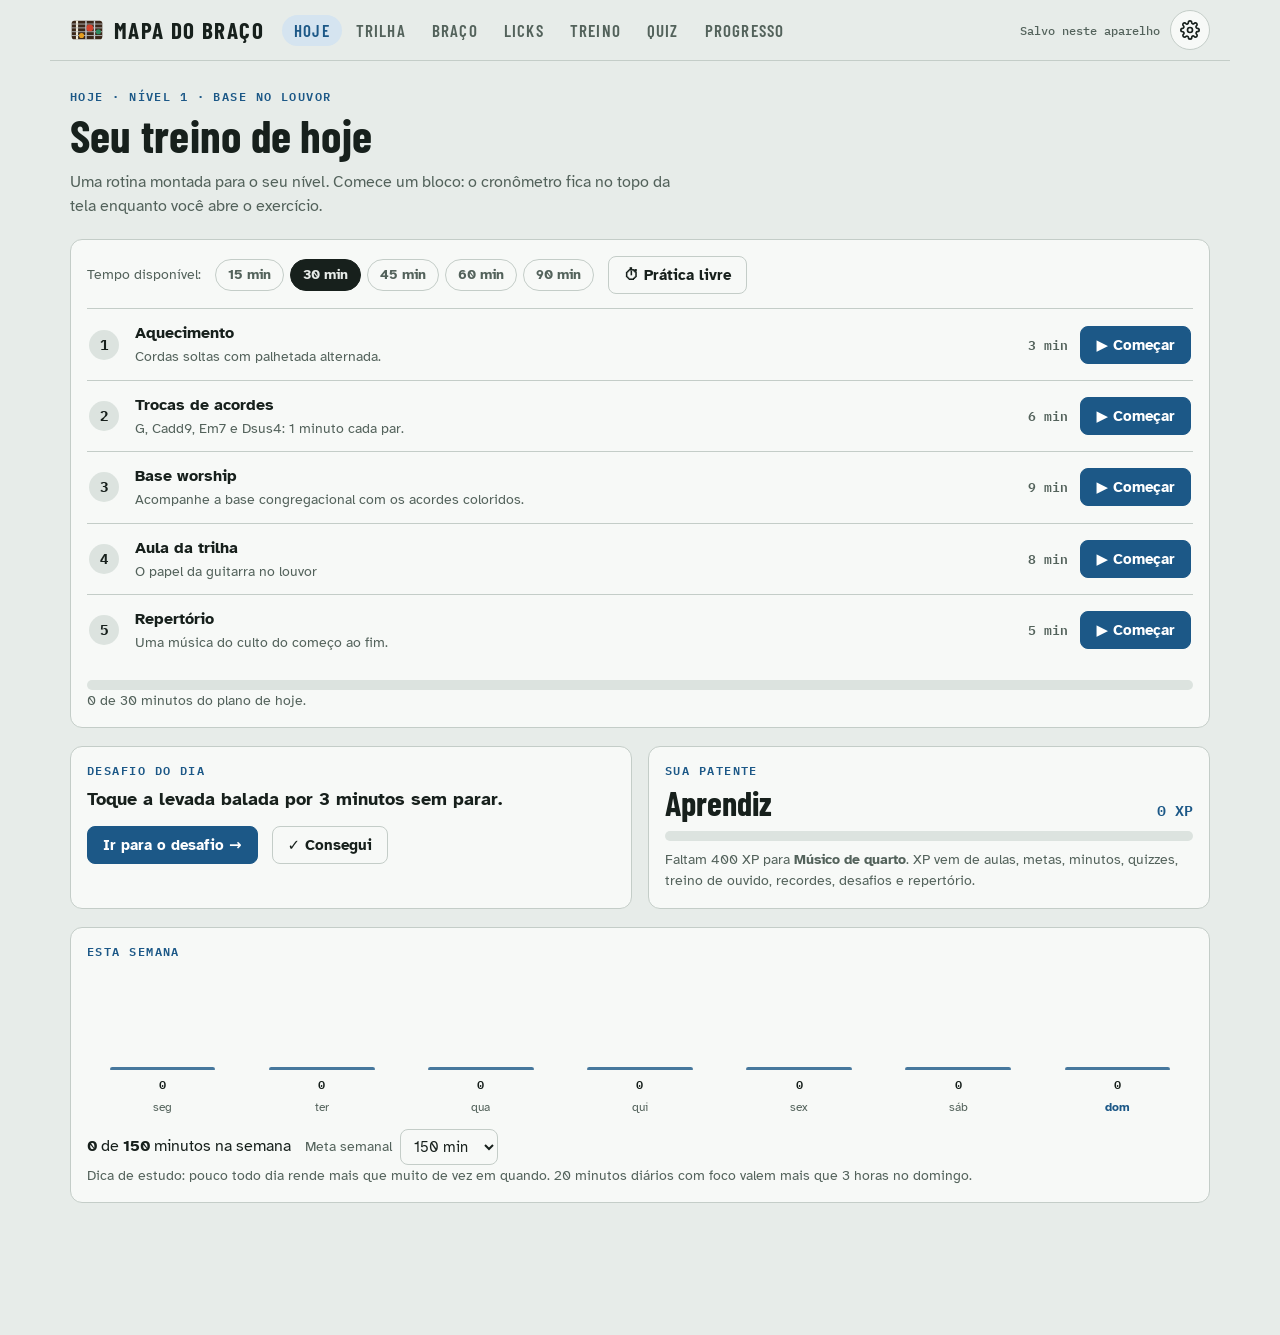
==== commit 7c33edc2: "Edição Worship: app focado em louvor, com escalas, enfeites e ambiência - 07z-edicao.js: esconde (nã" ====
--- a/docs/index.html
+++ b/docs/index.html
@@ -19,6 +19,8 @@
 <link rel="stylesheet" href="https://fonts.googleapis.com/css2?family=Atkinson+Hyperlegible:ital,wght@0,400;0,700;1,400&family=Barlow+Condensed:wght@600;700&family=IBM+Plex+Mono:wght@400;500;600&family=Noto+Music&display=swap">
 <style>
 /* Layout: app de estudo com barra de seções no topo (no celular, embaixo); coluna de até 1180px; o braço da guitarra é a peça principal de cada tela */
+/* elementos com o atributo hidden ficam escondidos em todas as versões (antes só o PWA tinha esta regra e a folha de Configurações ficava presa aberta no arquivo .html) */
+[hidden] { display: none !important; }
 :root {
   --bg: #E7ECE9; --surface: #F7F9F7; --surface-2: #DCE3DF; --fg: #17201C; --muted: #53625B; --line: #C4CDC8;
   --accent: #1C5887; --accent-ink: #FFFFFF; --accent-soft: #D5E4F0;
@@ -502,6 +504,39 @@
 .meta .key-sel select { padding: 3px 6px; font-size: 13.5px; }
 .meta .orig { font-size: 12px; color: var(--muted); }
 .meta .orig:empty { display: none; }
+
+/* Jam worship: acordes coloridos do tom */
+.worship-box { margin: 12px 0; padding: 12px; border: 1px solid var(--line); border-radius: 12px; }
+.worship-box .chord-row { margin-top: 8px; }
+
+/* Música do repertório: mapa de compassos */
+.song-map { list-style: none; margin: 10px 0 0; padding: 0; display: grid; grid-template-columns: repeat(4, 1fr); gap: 6px; }
+.song-map li { position: relative; border: 1px solid var(--line); border-radius: 10px; padding: 16px 4px 8px; text-align: center; font-weight: 700; font-size: 17px; cursor: pointer; white-space: nowrap; overflow: hidden; text-overflow: ellipsis; background: var(--surface); }
+.song-map li i { position: absolute; top: 2px; left: 6px; font-style: normal; font-weight: 400; font-size: 10px; color: var(--muted); }
+.song-map li em { font-style: normal; color: var(--muted); font-size: 0.85em; }
+.song-map li.on { border-color: var(--accent); box-shadow: 0 0 0 2px var(--accent) inset; background: var(--accent-soft); }
+
+/* Modo Palco: tela cheia, letras grandes, sem menus */
+body.palco-on .top, body.palco-on .nav { display: none; }
+.palco { min-height: 100vh; padding: 12px 4px 24px; display: flex; flex-direction: column; gap: 12px; }
+.palco-top { display: flex; justify-content: space-between; align-items: center; gap: 10px; }
+.palco-top b { display: block; font-size: 20px; }
+.palco-top span { color: var(--muted); font-size: 14px; }
+.palco-now { text-align: center; padding: 10px 0; }
+.palco-now span { display: block; color: var(--muted); font-size: 13px; text-transform: uppercase; letter-spacing: .1em; }
+.palco-now b { display: block; font-size: clamp(56px, 18vw, 150px); line-height: 1.05; }
+.palco-now b em { font-style: normal; color: var(--muted); font-size: 0.6em; }
+.palco-now small { display: block; color: var(--muted); font-size: clamp(18px, 5vw, 32px); }
+.song-map.big li { font-size: clamp(16px, 4.5vw, 26px); padding: 18px 4px 10px; }
+.palco-ctrl { display: flex; flex-wrap: wrap; gap: 8px; justify-content: center; align-items: center; position: sticky; bottom: 0; background: var(--bg); padding: 10px 0; }
+.palco-empty, .palco-notes { font-size: 20px; text-align: center; }
+.palco-help { text-align: center; }
+
+/* Tríades: cartão tocando e treino */
+.chord-card.on { border-color: var(--accent); box-shadow: 0 0 0 2px var(--accent) inset; }
+.chord-card .small { display: block; margin: 2px 0 4px; }
+.tri-quiz { display: flex; gap: 16px; align-items: flex-start; flex-wrap: wrap; }
+.tri-quiz > .chord-card { cursor: pointer; }
 
 /* ===== dicionário de acordes ===== */
 .grp { min-width: 72px; font-weight: 700; }
@@ -1136,8 +1171,10 @@
     dom7: [0, 2, 4, 6], maj7: [0, 2, 4, 6], m7: [0, 2, 4, 6], m7b5: [0, 2, 4, 6], dim7: [0, 2, 4, 6], mmaj7: [0, 2, 4, 6], aummaj7: [0, 2, 4, 6],
     six: [0, 2, 4, 5], m6: [0, 2, 4, 5], nine: [0, 2, 4, 6, 1], m9: [0, 2, 4, 6, 1], maj9: [0, 2, 4, 6, 1], add9: [0, 1, 2, 4],
     thirteen: [0, 2, 4, 6, 5], b9: [0, 2, 4, 6, 1], s9: [0, 2, 4, 6, 2],
+    // acordes coloridos do worship
+    madd9: [0, 1, 2, 4], m11: [0, 2, 4, 6, 3], six9: [0, 2, 4, 5, 1], sus4add9: [0, 1, 3, 4],
   };
-  const EXT = new Set(['nine', 'm9', 'maj9', 'add9', 'thirteen', 'b9', 's9']);
+  const EXT = new Set(['nine', 'm9', 'maj9', 'add9', 'thirteen', 'b9', 's9', 'madd9', 'm11', 'six9', 'sus4add9']);
   const PREFERRED = new Set(['C', 'C#', 'D', 'Eb', 'E', 'F', 'F#', 'G', 'Ab', 'A', 'Bb', 'B']);
 
   const norm = d => { d = T.mod(d); return d > 6 ? d - 12 : d; };
@@ -1252,9 +1289,519 @@
     transposeName, keyName, neutralName, scaleLetters, chordLetters });
 })();
 
+/* ===== Worship: acordes coloridos (add9, 7M, sus, m7, m11…) gerados automaticamente no braço ===== */
+// Qualidades extras usadas pelo gerador (a ordem dos intervalos segue as letras de 01d-spelling.js)
+Object.assign(T.CHORDS, {
+  madd9:    { name:'Menor com nona (m(add9))', sym:'m(add9)', iv:[0,2,3,7] },
+  m11:      { name:'Menor com 11ª (m11)', sym:'m11', iv:[0,3,7,10,5] },
+  six9:     { name:'Sexta com nona (6(9))', sym:'6(9)', iv:[0,4,7,9,2] },
+  sus4add9: { name:'Sus4 com nona (sus4(9))', sym:'sus4(9)', iv:[0,2,5,7] },
+});
+Object.assign(QUAL_SUFFIX, { madd9:'m(add9)', m11:'m11', six9:'6(9)', sus4add9:'sus4(9)' });
+Object.assign(CH.SUFFIX, { 'm(add9)':'madd9', 'madd9':'madd9', 'm11':'m11', '6(9)':'six9', '6/9':'six9', 'sus4(9)':'sus4add9' });
+// formas móveis de reserva (tônica na corda 5), para o dicionário e para tocar em qualquer tom
+Object.assign(VOICINGS, {
+  add9:     [{ k:'Corda 6', rs:0, o:[0,2,4,1,0,0] }, { k:'Corda 5', rs:1, o:[-9,0,2,4,2,0] }],
+  madd9:    [{ k:'Corda 6', rs:0, o:[0,2,4,0,0,0] }, { k:'Corda 5', rs:1, o:[-9,0,2,4,1,0] }],
+  m11:      [{ k:'Corda 5', rs:1, o:[-9,0,0,0,1,0] }],
+  six9:     [{ k:'Corda 5', rs:1, o:[-9,0,-1,-1,0,0] }],
+  sus4add9: [{ k:'Corda 5', rs:1, o:[-9,0,0,2,0,0] }],
+});
+
+const WV = (() => {
+  // notas de cor permitidas por grau do tom maior (intervalos em relação à tônica do acorde)
+  // I e IV: 9, 7M, 6 · ii e vi: 7, 9, 11 · iii: 7, 11 · V: 9, sus4
+  const COLORS = [[2, 11, 9], [10, 2, 5], [10, 5], [2, 11, 9], [2, 5], [10, 2, 5]];
+  const MINOR = [false, true, true, false, false, true];
+  const DEG_NAMES = ['I', 'ii', 'iii', 'IV', 'V', 'vi'];
+
+  /** Nome (sufixo) e qualidade a partir dos intervalos presentes. */
+  function qualify(set, minor) {
+    const h = x => set.has(x);
+    if (minor) {
+      if (!h(3)) return null;
+      if (h(10) && h(5)) return ['m11', 'm11'];
+      if (h(10) && h(2)) return ['m9', 'm9'];
+      if (h(10)) return ['m7', 'm7'];
+      if (h(2) && !h(5)) return ['m(add9)', 'madd9'];
+      return null;
+    }
+    if (!h(4)) {
+      if (!h(7)) return null;
+      if (h(5) && h(2)) return ['sus4(9)', 'sus4add9'];
+      if (h(5)) return ['sus4', 'sus4'];
+      if (h(2)) return ['sus2', 'sus2'];
+      return null;
+    }
+    if (h(5)) return null;                       // 3ª e 4ª juntas embolam
+    if (h(11) && h(9)) return null;              // 6ª e 7M juntas viram outro acorde
+    if (h(11)) return h(2) ? ['7M(9)', 'maj9'] : ['7M', 'maj7'];
+    if (h(9)) return h(2) ? ['6(9)', 'six9'] : ['6', 'six'];
+    if (h(2)) return ['add9', 'add9'];
+    return null;
+  }
+
+  /**
+   * Procura no braço formas com cordas soltas soando e notas de cor do grau.
+   * Regras: baixo na tônica, 4+ cordas, 2 a 4 dedos, no máximo 4 casas de abertura, sem cordas abafadas no meio.
+   */
+  function search(keyPc, deg, maxFret) {
+    const minor = MINOR[deg], third = minor ? 3 : 4;
+    const r = T.mod(keyPc + T.SCALES.maior.iv[deg]);
+    const scale = T.SCALES.maior.iv.map(x => T.mod(keyPc + x));
+    const allow = [0, third, 7, ...COLORS[deg]].filter(x => scale.includes(T.mod(r + x)));
+    const out = new Map(), f = new Array(6);
+    const evaluate = p => {
+      const ms = [], set = new Set();
+      let opens = 0, fr = 0;
+      for (let s = 0; s < 6; s++) if (f[s] >= 0) { const m = T.TUNING[s] + f[s]; ms.push(m); set.add(T.mod(m - r)); if (f[s] === 0) opens++; else fr++; }
+      if (ms.length < 4 || fr < 2 || fr > 4) return;
+      const q = qualify(set, minor); if (!q) return;
+      const colors = [...set].filter(x => ![0, 3, 4, 7].includes(x)).length;
+      if (!colors || colors > (q[1] === 'm11' ? 3 : 2)) return;
+      const so = ms.slice().sort((a, b) => a - b);
+      let semis = 0;
+      for (let i = 0; i < so.length; i++) for (let j = i + 1; j < so.length; j++) if (so[j] - so[i] === 1) semis++;
+      if (semis > 1) return;
+      const score = Math.min(opens, 3) * 1.5 + colors * 1.2 + (set.has(third) ? 3 : 0) + (set.has(7) ? 1 : 0) + ms.length * 0.4
+        - semis * 3 - (q[1] === 'six' || q[1] === 'six9' ? 0.6 : 0) + (p <= 5 ? 1 : 0) + (T.mod(so[so.length - 1] - r) === 0 ? 0.5 : 0);
+      const key = f.join(',');
+      if (!out.has(key) || out.get(key).score < score) out.set(key, { f: f.slice(), q, score });
+    };
+    const rec = (s, started, p) => {
+      if (s === 6) { evaluate(p); return; }
+      const opts = started ? [0, p, p + 1, p + 2, p + 3] : [-1, 0, p, p + 1, p + 2, p + 3];
+      for (const v of opts) {
+        if (v < 0) { if (s < 3) { f[s] = -1; rec(s + 1, false, p); } continue; }
+        const iv = T.mod(T.TUNING[s] + v - r);
+        if (!started && iv !== 0) continue;
+        if (!allow.includes(iv)) continue;
+        f[s] = v; rec(s + 1, true, p);
+      }
+    };
+    for (let p = 1; p + 3 <= maxFret; p++) rec(0, false, p);
+    return [...out.values()].sort((a, b) => b.score - a.score);
+  }
+
+  const cache = new Map();
+  /** Formas worship de um grau (0 = I … 5 = vi) num tom maior. Até 4 formas, com nomes diferentes primeiro. */
+  function list(keyPc, deg, maxFret = 12) {
+    const ck = keyPc + ':' + deg + ':' + maxFret;
+    if (cache.has(ck)) return cache.get(ck);
+    const root = T.spellAscii(T.spellScale(keyPc, 'maior').list[deg]);
+    const found = search(keyPc, deg, maxFret), pick = [];
+    for (const v of found) { if (pick.length >= 4) break; if (pick.some(x => x.q[0] === v.q[0])) continue; pick.push(v); }
+    for (const v of found) { if (pick.length >= 4) break; if (!pick.includes(v)) pick.push(v); }
+    const res = pick.map(v => ({ name: root + v.q[0], q: v.q[1], f: v.f, d: v.f.map(() => 0), k: 'Worship', deg }));
+    cache.set(ck, res);
+    return res;
+  }
+  const best = (keyPc, deg) => list(keyPc, deg)[0] || null;
+
+  /** Toca uma forma (objeto com f) como palhetada para baixo. */
+  function strum(shape, when, o = {}) {
+    const t = when ?? A.now() + 0.03;
+    CH.voicing(shape).forEach((v, i) => A.play(v.midi, t + i * 0.024, { dur: o.dur ?? 2.6, vel: o.vel ?? 0.55, string: v.s, bus: o.bus }));
+  }
+
+  /** Delay de colcheia pontuada (o eco "worship") em ms. Em 6/8 (sub 3) o tempo é a semínima pontuada: usa 2 colcheias. */
+  const dottedDelay = (bpm, sub = 2) => Math.round(60000 / bpm * (sub === 3 ? 2 / 3 : 0.75));
+
+  /* ---------- Gerador de frases sobre uma progressão (sai no formato de tablatura do app) ---------- */
+  const PHRASES = [
+    { id:'ostinato', name:'Ostinato com delay', tip:'Três notas repetindo. Com o delay pontilhado vira a cascata típica do worship. Toque leve e deixe o eco preencher.' },
+    { id:'alvos', name:'Melodia de alvos', tip:'Cada compasso cai numa nota do acorde e as notas de passagem caminham até o próximo alvo.' },
+    { id:'resposta', name:'Nota longa + resposta', tip:'Segura uma nota (como um swell de volume) e responde com uma frase curta descendo, como resposta à voz.' },
+    { id:'enfeites', name:'Enfeites nas trocas', tip:'A tríade soa e, no fim do compasso, duas notas da escala caminham até a nota de cima do próximo acorde. É o “arremate” que avisa a troca.' },
+    { id:'triades', name:'Tríades arpejadas', tip:'As três notas de cada acorde nas cordas 1-2-3, na inversão mais perto da anterior. A mão quase não anda e a nota de cima vira uma melodia.' },
+    { id:'subida', name:'Subida pro refrão', tip:'Vai subindo a pentatônica e chega na tônica aguda no último compasso. Use antes do refrão.' },
+  ];
+  // padrões em "passos" (colcheias no 4/4, colcheias de tercina no 6/8)
+  const PAT = {
+    8: { alvos:[4, 2, 2], resp:{ rest:2, run:4, end:2 }, sub:[3, 3, 2] },
+    6: { alvos:[3, 1, 1, 1], resp:{ rest:0, run:3, end:3 }, sub:[3, 3] },
+  };
+  const TOK = [[1 / 6, 'x'], [0.25, 's'], [1 / 3, 't'], [0.5, 'e'], [1, 'q'], [1.5, 'q.'], [2, 'h'], [3, 'h.'], [4, 'w']];
+  const tokOf = beats => (TOK.find(([v]) => Math.abs(v - beats) < 1e-6) || [])[1];
+
+  /**
+   * Frase de solo sobre os graus `degs` (um por compasso) no tom maior `keyPc`.
+   * Notas da pentatônica maior; cai em notas do acorde nos tempos fortes. Retorna { src, beats }.
+   */
+  function phrase(type, keyPc, degs, meter = 4, sub = 2, seed = 1) {
+    let sd = seed;
+    const rnd = () => (sd = (sd * 9301 + 49297) % 233280) / 233280;
+    const S = meter * sub, P = PAT[S] || PAT[8], L = degs.length;
+    const pool = []; for (let m = 59; m <= 81; m++) if ([0, 2, 4, 7, 9].includes(T.mod(m - keyPc))) pool.push(m);
+    const roots = pool.filter(m => T.mod(m - keyPc) === 0);
+    const cl = (list, m, r = true) => { const s = list.slice().sort((a, b) => Math.abs(a - m) - Math.abs(b - m)); return r && s.length > 1 && rnd() < 0.3 ? s[1] : s[0]; };
+    const up = m => pool.find(x => x > m) ?? m;
+    const dn = m => { let r = m; for (const x of pool) if (x < m) r = x; return r; };
+    const safe = d => {
+      const r = T.mod(keyPc + T.SCALES.maior.iv[d]), t = [0, MINOR[d] ? 3 : 4, 7].map(i => T.mod(r + i));
+      const ct = pool.filter(m => t.includes(T.mod(m)));
+      return ct.length ? ct : pool;
+    };
+    const ev = [];   // { st: passo inicial, n: passos, m: nota }
+    if (type === 'ostinato') {
+      const r1 = cl(roots, 72, false), r5 = pool.find(m => m > r1 && T.mod(m - keyPc) === 7) ?? r1, r2 = pool.find(m => m > r1 && T.mod(m - keyPc) === 2) ?? r1;
+      degs.forEach((d, b) => {
+        const low = cl(safe(d).filter(m => m < r2), r1 - 2, false) ?? r1;
+        const cell = rnd() < 0.5 ? [r5, r2, low] : [r5, low, r2];
+        for (let i = 0; i < S; i++) ev.push({ st: b * S + i, n: 1, m: cell[i % 3] });
+      });
+    } else if (type === 'alvos') {
+      let cur = cl(pool, 70 + Math.round(rnd() * 5));
+      const tg = degs.map((d, b) => (cur = cl(b === L - 1 ? roots : safe(d), cur)));
+      tg.forEach((t, b) => {
+        let st = b * S;
+        if (b === L - 1) { ev.push({ st, n: S, m: t }); return; }
+        ev.push({ st, n: P.alvos[0], m: t }); st += P.alvos[0];
+        const nx = tg[b + 1], appr = [];
+        let x = nx;
+        for (let i = 0; i < P.alvos.length - 1; i++) { x = nx > t ? dn(x) : nx < t ? up(x) : (i % 2 ? nx : up(nx)); appr.unshift(x); }
+        appr.forEach((m, i) => { ev.push({ st, n: P.alvos[i + 1], m }); st += P.alvos[i + 1]; });
+      });
+    } else if (type === 'enfeites') {
+      // tríade em bloco + duas notas de passagem (escala maior) até a nota de cima do próximo acorde
+      const path = TRI.progPath(keyPc, degs, '123', 7 + Math.round(rnd() * 2)), maj = T.SCALES.maior.iv.map(x => T.mod(keyPc + x));
+      const step = (m, d) => { let x = m + d; while (!maj.includes(T.mod(x))) x += d; return x; };
+      const top = v => T.TUNING[v.strings[2]] + v.frets[2];
+      const pos = m => (m - 64 >= 0 && m - 64 <= 17 ? { s: 5, f: m - 64 } : { s: 4, f: m - 59 });
+      const blk = S === 6 ? 3 : 4, gap = S === 6 ? 1 : 2;
+      path.forEach((v, b) => {
+        const st = b * S;
+        [0, 1, 2].forEach(k => ev.push({ st, n: blk, m: T.TUNING[v.strings[k]] + v.frets[k], p: { s: v.strings[k], f: v.frets[k] } }));
+        const nx = top(path[(b + 1) % path.length]), here = top(v), dir = nx >= here ? -1 : 1;
+        const a2 = step(nx, dir), a1 = step(a2, dir);
+        [a1, a2].forEach((m, i) => ev.push({ st: st + blk + gap + i, n: 1, m, p: pos(m) }));
+      });
+    } else if (type === 'triades') {
+      const path = TRI.progPath(keyPc, degs, '123', 7 + Math.round(rnd() * 3)), pat = S === 6 ? [0, 1, 2, 1, 2, 1] : [0, 2, 1, 2, 0, 2, 1, 2];
+      path.forEach((v, b) => pat.forEach((k, i) => ev.push({ st: b * S + i, n: 1, m: T.TUNING[v.strings[k]] + v.frets[k], p: { s: v.strings[k], f: v.frets[k] } })));
+    } else if (type === 'resposta') {
+      let last = cl(pool, 69);
+      degs.forEach((d, b) => {
+        let st = b * S;
+        if (b % 2 === 0 || b === L - 1) { last = cl(b === L - 1 ? roots : safe(d), last); ev.push({ st, n: S, m: last }); return; }
+        st += P.resp.rest;
+        let m = cl(safe(d), up(up(last)), false);   // a resposta começa numa nota do acorde
+        for (let i = 0; i < P.resp.run; i++) { ev.push({ st, n: 1, m }); st++; m = dn(m); }
+        last = cl(safe(d), m, false);
+        ev.push({ st, n: P.resp.end, m: last });
+      });
+    } else {
+      let m = cl(pool, 62 + Math.round(rnd() * 3), false);
+      degs.forEach((d, b) => {
+        let st = b * S;
+        if (b === L - 1) { ev.push({ st, n: S, m: roots.find(x => x > m) ?? roots[roots.length - 1] }); return; }
+        const s = safe(d).filter(x => x >= m); m = s.length ? s[0] : cl(safe(d), m, false);
+        P.sub.forEach(n => { ev.push({ st, n, m }); st += n; m = up(m); });
+      });
+    }
+    // posição no braço: perto da tônica na corda Si, a mão anda devagar
+    let c = T.mod(keyPc - T.TUNING[4]); if (c < 5) c += 12;
+    const toks = [];
+    let cur = null, t = 0;
+    const put = (beats, tok) => { const k = tokOf(beats); if (k !== cur) { toks.push('|' + k); cur = k; } toks.push(tok); };
+    let prev = null;
+    ev.sort((a, b) => a.st - b.st).forEach(e => {
+      // notas que começam juntas (acorde/tríade em bloco) viram um token só com "+"
+      if (prev && e.st === prev.st && e.n === prev.n && e.p) {
+        const last = toks.pop().replace(/~$/, '');
+        toks.push(`${last}+${6 - e.p.s}:${e.p.f}${e.n / sub >= 2 ? '~' : ''}`);
+        return;
+      }
+      prev = e;
+      if (e.st > t) { put((e.st - t) / sub, '-'); t = e.st; }
+      let best = e.p || null, bc = e.p ? -1 : 1e9;
+      for (let s = 0; s < 6 && !e.p; s++) {
+        const f = e.m - T.TUNING[s];
+        if (f < 0 || f > 17) continue;
+        const cost = Math.abs(f - c) + (f === 0 ? 1.5 : 0) + (s < 2 ? 2 : 0);
+        if (cost < bc) { bc = cost; best = { s, f }; }
+      }
+      c = 0.7 * c + 0.3 * best.f;
+      const beats = e.n / sub;
+      put(beats, `${6 - best.s}:${best.f}${beats >= 2 ? '~' : ''}`);
+      t = e.st + e.n;
+    });
+    return { src: toks.join(' '), beats: L * meter };
+  }
+
+  return { list, best, strum, qualify, dottedDelay, phrase, PHRASES, COLORS, MINOR, DEG_NAMES };
+})();
+
+/* ===== Análise de áudio: andamento, batidas, tom e acordes de uma música (tudo no aparelho) ===== */
+const MA = (() => {
+  // perfis de Krumhansl para achar o tom
+  const MAJ = [6.35, 2.23, 3.48, 2.33, 4.38, 4.09, 2.52, 5.19, 2.39, 3.66, 2.29, 2.88];
+  const MIN = [6.33, 2.68, 3.52, 5.38, 2.60, 3.53, 2.54, 4.75, 3.98, 2.69, 3.34, 3.17];
+  // graus procurados (tom maior): I ii iii IV V vi e o ♭VII emprestado
+  const DEGS = [{ o: 0, m: false }, { o: 2, m: true }, { o: 4, m: true }, { o: 5, m: false }, { o: 7, m: false }, { o: 9, m: true }, { o: 10, m: false }];
+  const N = 4096, H = 1024;
+
+  function pearson(a, b) {
+    const n = a.length; let ma = 0, mb = 0;
+    for (let i = 0; i < n; i++) { ma += a[i]; mb += b[i]; }
+    ma /= n; mb /= n;
+    let s = 0, sa = 0, sb = 0;
+    for (let i = 0; i < n; i++) { const x = a[i] - ma, y = b[i] - mb; s += x * y; sa += x * x; sb += y * y; }
+    return sa && sb ? s / Math.sqrt(sa * sb) : 0;
+  }
+
+  function makeFFT(n) {
+    const lev = Math.log2(n), rev = new Uint32Array(n);
+    for (let i = 0; i < n; i++) { let r = 0, x = i; for (let l = 0; l < lev; l++) { r = (r << 1) | (x & 1); x >>= 1; } rev[i] = r; }
+    const co = new Float32Array(n / 2), si = new Float32Array(n / 2);
+    for (let i = 0; i < n / 2; i++) { co[i] = Math.cos(2 * Math.PI * i / n); si[i] = Math.sin(2 * Math.PI * i / n); }
+    return (re, im) => {
+      for (let i = 0; i < n; i++) { const j = rev[i]; if (j > i) { let t = re[i]; re[i] = re[j]; re[j] = t; t = im[i]; im[i] = im[j]; im[j] = t; } }
+      for (let size = 2; size <= n; size *= 2) {
+        const h = size / 2, st = n / size;
+        for (let i = 0; i < n; i += size) for (let j = 0, k = 0; j < h; j++, k += st) {
+          const l = i + j + h, tr = re[l] * co[k] + im[l] * si[k], ti = -re[l] * si[k] + im[l] * co[k];
+          re[l] = re[i + j] - tr; im[l] = im[i + j] - ti; re[i + j] += tr; im[i + j] += ti;
+        }
+      }
+    };
+  }
+
+  /** AudioBuffer → mono em ~11 kHz. */
+  function mono(buf) {
+    const sr0 = buf.sampleRate, fac = Math.max(1, Math.round(sr0 / 11025)), sr = sr0 / fac, L = Math.floor(buf.length / fac);
+    const x = new Float32Array(L), chs = [];
+    for (let c = 0; c < buf.numberOfChannels; c++) chs.push(buf.getChannelData(c));
+    const nc = chs.length * fac;
+    for (let i = 0; i < L; i++) { let s = 0; const b = i * fac; for (let j = 0; j < fac; j++) for (let c = 0; c < chs.length; c++) s += chs[c][b + j]; x[i] = s / nc; }
+    return { x, sr };
+  }
+
+  /** Envelope de ataques e andamento por autocorrelação (preferência perto de 100 BPM). */
+  function tempo(x, sr) {
+    const hop = 128, win = 256, n = Math.max(0, Math.floor((x.length - win) / hop)), e = new Float32Array(n);
+    for (let i = 0; i < n; i++) { let s = 0; const o = i * hop; for (let j = 0; j < win; j++) { const v = x[o + j]; s += v * v; } e[i] = Math.log(1e-7 + s); }
+    const on = new Float32Array(n);
+    for (let i = 1; i < n; i++) { const d = e[i] - e[i - 1]; on[i] = d > 0 ? d : 0; }
+    const M = 32, o2 = new Float32Array(n); let acc = 0;
+    for (let i = 0; i < n; i++) { acc += on[i]; if (i >= M) acc -= on[i - M]; const v = on[i] - acc / Math.min(i + 1, M); o2[i] = v > 0 ? v : 0; }
+    const hs = hop / sr, lo = Math.floor(60 / 180 / hs), hi = Math.ceil(60 / 55 / hs), sc = [];
+    let best = -1, bl = lo;
+    for (let lag = lo; lag <= hi; lag++) {
+      let s = 0; for (let i = 0; i + lag < n; i++) s += o2[i] * o2[i + lag];
+      const bpm = 60 / (lag * hs), w = Math.exp(-0.5 * Math.pow(Math.log2(bpm / 100) / 0.9, 2));
+      sc[lag] = s * w; if (sc[lag] > best) { best = sc[lag]; bl = lag; }
+    }
+    let lag = bl;
+    if (bl > lo && bl < hi) { const a = sc[bl - 1], b = sc[bl], c = sc[bl + 1], den = a - 2 * b + c; if (den) lag = bl + 0.5 * (a - c) / den; }
+    return { on: o2, hs, lag, beat: lag * hs, bpm: 60 / (lag * hs) };
+  }
+
+  /** Batidas por programação dinâmica: acompanha quando o andamento varia. */
+  function beats(Tp) {
+    const on = Tp.on, n = on.length, p = Tp.lag, hs = Tp.hs;
+    if (!n) return [];
+    let m = 0; for (let i = 0; i < n; i++) m += on[i]; m /= n;
+    let sd = 0; for (let i = 0; i < n; i++) sd += (on[i] - m) ** 2; sd = Math.sqrt(sd / n) || 1;
+    const lo = Math.max(1, Math.round(p * 0.5)), hi = Math.round(p * 2), pen = new Float32Array(hi + 1);
+    for (let d = lo; d <= hi; d++) pen[d] = 60 * Math.log(d / p) ** 2;
+    const sc = new Float32Array(n), bk = new Int32Array(n).fill(-1);
+    for (let t = 0; t < n; t++) {
+      let best = -1e9, bi = -1;
+      for (let d = lo; d <= hi && t - d >= 0; d++) { const v = sc[t - d] - pen[d]; if (v > best) { best = v; bi = t - d; } }
+      if (bi >= 0 && best > 0) { sc[t] = on[t] / sd + best; bk[t] = bi; } else sc[t] = on[t] / sd;
+    }
+    let t = n - 1, bv = -1e9;
+    for (let i = Math.max(0, n - Math.ceil(p)); i < n; i++) if (sc[i] > bv) { bv = sc[i]; t = i; }
+    const b = []; while (t >= 0) { b.push(t * hs); t = bk[t]; }
+    b.reverse();
+    const step = p * hs; while (b.length && b[0] - step > 0.05) b.unshift(b[0] - step);
+    if (b.length > 2) { const iv = []; for (let i = 1; i < b.length; i++) iv.push(b[i] - b[i - 1]); iv.sort((x, y) => x - y); Tp.beat = iv[iv.length >> 1]; Tp.bpm = 60 / Tp.beat; }
+    return b;
+  }
+
+  /** Cromagrama (12 classes de altura) e graves por quadro. Processa `count` quadros por chamada. */
+  function chromaStart(x, sr) {
+    const nF = Math.max(0, Math.floor((x.length - N) / H) + 1);
+    const han = new Float32Array(N); for (let i = 0; i < N; i++) han[i] = 0.5 - 0.5 * Math.cos(2 * Math.PI * i / N);
+    const binPc = new Int8Array(N / 2).fill(-1), binB = new Uint8Array(N / 2);
+    for (let b = 1; b < N / 2; b++) { const f = b * sr / N; if (f < 80 || f > 2500) continue; binPc[b] = T.mod(Math.round(69 + 12 * Math.log2(f / 440))); binB[b] = f < 260 ? 1 : 0; }
+    return { x, sr, nF, f: 0, fft: makeFFT(N), han, binPc, binB, chroma: new Float32Array(nF * 12), bass: new Float32Array(nF * 12), rms: new Float32Array(nF), re: new Float32Array(N), im: new Float32Array(N) };
+  }
+  function chromaStep(st, count) {
+    const { x, re, im, han, binPc, binB, chroma, bass, rms } = st;
+    const end = Math.min(st.nF, st.f + count);
+    for (let f = st.f; f < end; f++) {
+      const off = f * H; let r = 0;
+      for (let i = 0; i < N; i++) { const v = x[off + i]; r += v * v; re[i] = v * han[i]; im[i] = 0; }
+      rms[f] = Math.sqrt(r / N); st.fft(re, im);
+      for (let b = 1; b < N / 2; b++) { const p = binPc[b]; if (p < 0) continue; const m = Math.sqrt(re[b] * re[b] + im[b] * im[b]); chroma[f * 12 + p] += m; if (binB[b]) bass[f * 12 + p] += m; }
+      let mx = 0, mb = 0; for (let p = 0; p < 12; p++) { mx = Math.max(mx, chroma[f * 12 + p]); mb = Math.max(mb, bass[f * 12 + p]); }
+      for (let p = 0; p < 12; p++) { if (mx) chroma[f * 12 + p] /= mx; if (mb) bass[f * 12 + p] /= mb; }
+    }
+    st.f = end;
+    return st.f >= st.nF;
+  }
+
+  /** Janelas de meio compasso (2 batidas) com o cromagrama somado (pesado pelo volume). */
+  function windows(st, bt, dur, beat) {
+    const W = [];
+    for (let i = 0; i < bt.length; i += 2) {
+      const a = bt[i], b = i + 2 < bt.length ? bt[i + 2] : Math.min(dur, a + 2 * beat); if (b - a < 0.2) continue;
+      const c = new Float32Array(12), bs = new Float32Array(12); let r = 0, n = 0;
+      const f0 = Math.max(0, Math.ceil((a * st.sr - N / 2) / H)), f1 = Math.min(st.nF - 1, Math.floor((b * st.sr - N / 2) / H));
+      for (let f = f0; f <= f1; f++) { const w = st.rms[f]; for (let p = 0; p < 12; p++) { c[p] += st.chroma[f * 12 + p] * w; bs[p] += st.bass[f * 12 + p] * w; } r += w; n++; }
+      W.push({ a, b, c, bs, r: n ? r / n : 0 });
+    }
+    return W;
+  }
+
+  /** Tom: compara a soma do cromagrama com os perfis maior e menor nos 12 tons. key = tom maior (ou relativo maior). */
+  function keyOf(W) {
+    const s = new Float32Array(12); W.forEach(w => { for (let p = 0; p < 12; p++) s[p] += w.c[p]; });
+    let best = -9, key = 0, minor = false, root = 0;
+    for (let r = 0; r < 12; r++) {
+      const pm = [], pn = []; for (let i = 0; i < 12; i++) { pm[i] = MAJ[T.mod(i - r)]; pn[i] = MIN[T.mod(i - r)]; }
+      const a = pearson(s, pm), b = pearson(s, pn);
+      if (a > best) { best = a; key = r; minor = false; root = r; }
+      if (b > best) { best = b; key = T.mod(r + 3); minor = true; root = r; }
+    }
+    return { key, minor, root };
+  }
+
+  /** Acorde (grau) de cada janela: modelo de tríades + graves, suavizado por Viterbi (trocar custa). -1 = silêncio. */
+  function chordPath(W, k) {
+    const E = W.map(w => {
+      let mb = 0; for (let p = 0; p < 12; p++) mb = Math.max(mb, w.bs[p]); mb = mb || 1;
+      return DEGS.map((D, i) => {
+        const r = T.mod(k + D.o), t = new Array(12).fill(0); t[r] = 1; t[T.mod(r + (D.m ? 3 : 4))] = 1; t[T.mod(r + 7)] = 1;
+        return pearson(w.c, t) + 0.35 * (w.bs[r] / mb) - (i === 6 ? 0.12 : 0);
+      });
+    });
+    if (!E.length) return [];
+    const P = 0.25, bp = [], S7 = DEGS.length;
+    let sc = E[0].slice();
+    for (let t = 1; t < E.length; t++) {
+      const ns = [], b = [];
+      for (let s = 0; s < S7; s++) { let bv = -1e9, bi = 0; for (let s2 = 0; s2 < S7; s2++) { const v = sc[s2] - (s2 === s ? 0 : P); if (v > bv) { bv = v; bi = s2; } } ns[s] = bv + E[t][s]; b[s] = bi; }
+      sc = ns; bp.push(b);
+    }
+    const path = new Array(E.length); let cur = 0, bv = -1e9;
+    sc.forEach((v, i) => { if (v > bv) { bv = v; cur = i; } });
+    for (let t = E.length - 1; t >= 0; t--) { path[t] = cur; if (t > 0) cur = bp[t - 1][cur]; }
+    const rs = W.map(w => w.r).sort((a, b) => a - b), thr = 0.08 * (rs[Math.floor(rs.length * 0.9)] || 0);
+    W.forEach((w, i) => { if (w.r < thr) path[i] = -1; });
+    return path;
+  }
+
+  function finish(st, Tp, bt) {
+    const dur = st.x.length / st.sr, W = windows(st, bt, dur, Tp.beat), K = keyOf(W), path = chordPath(W, K.key), bars = [];
+    for (let i = 0; i < W.length; i += 2) bars.push([Math.round(W[i].a * 100) / 100, path[i], i + 1 < path.length ? path[i + 1] : path[i]]);
+    return { key: K.key, minor: K.minor, bpm: Math.round(Tp.bpm), dur: Math.round(dur * 10) / 10, bars };
+  }
+
+  /** Análise completa (síncrona; usada nos testes). bars = [[início em s, grau 1ª metade, grau 2ª metade]] */
+  function analyzeSync(x, sr) {
+    const Tp = tempo(x, sr), bt = beats(Tp), st = chromaStart(x, sr);
+    chromaStep(st, Infinity);
+    return finish(st, Tp, bt);
+  }
+  /** Mesma análise, cedendo a vez para a tela atualizar (onProg recebe 0..1). */
+  async function analyze(x, sr, onProg) {
+    const wait = () => new Promise(r => setTimeout(r, 0));
+    onProg && onProg(0.05); await wait();
+    const Tp = tempo(x, sr), bt = beats(Tp), st = chromaStart(x, sr);
+    while (!chromaStep(st, 80)) { onProg && onProg(0.1 + 0.85 * st.f / st.nF); await wait(); }
+    return finish(st, Tp, bt);
+  }
+
+  return { mono, analyze, analyzeSync, DEGS };
+})();
+
+/* ===== Tríades worship: inversões por grupo de cordas e condução de vozes (a mão anda o mínimo) ===== */
+const TRI = (() => {
+  const MINOR = [false, true, true, false, false, true];
+  const TOP_NAME = { 0: 'tônica', 3: '3ª', 4: '3ª', 7: '5ª' };
+
+  /** Todas as tríades (fechadas) do acorde no grupo de cordas, até a casa maxFret. */
+  function options(rootPc, minor, setId = '123', maxFret = 15) {
+    const set = T.STRING_SETS.find(x => x.id === setId) || T.STRING_SETS[0];
+    return T.triads(rootPc, minor ? 'menor' : 'maior', set.s, maxFret).map(v => {
+      const f = [-1, -1, -1, -1, -1, -1];
+      v.notes.forEach(n => { f[n.s] = n.f; });
+      const frets = v.notes.map(n => n.f), top = v.notes[2];
+      return { inv: v.inv, f, frets, strings: set.s, lo: Math.min(...frets), hi: Math.max(...frets), root: rootPc, minor,
+        top: TOP_NAME[T.mod(T.TUNING[top.s] + top.f - rootPc)] };
+    });
+  }
+  const center = o => (o.lo + o.hi) / 2;
+  /** Quantas casas os três dedos andam de uma tríade para a outra. */
+  const move = (a, b) => a.frets.reduce((s, f, i) => s + Math.abs(f - b.frets[i]), 0);
+
+  /**
+   * Caminho de menor movimento para a sequência de acordes [{ root, minor }], perto da casa `near`.
+   * Com loop, também conta a volta do último para o primeiro (a progressão repete).
+   */
+  function path(chords, setId = '123', near = 7, loop = true) {
+    const opts = chords.map(c => options(c.root, c.minor, setId));
+    if (opts.some(o => !o.length)) return null;
+    let best = null, bestCost = Infinity;
+    opts[0].forEach((first, s0) => {
+      let cost = [Math.abs(center(first) - near) * 0.6];
+      const back = [];
+      let prevOpts = [first];
+      for (let i = 1; i < opts.length; i++) {
+        const c = [], b = [];
+        opts[i].forEach((o, j) => {
+          let bv = Infinity, bk = 0;
+          prevOpts.forEach((p, k) => { const v = cost[k] + move(p, o); if (v < bv) { bv = v; bk = k; } });
+          c[j] = bv + Math.abs(center(o) - near) * 0.15; b[j] = bk;
+        });
+        cost = c; back.push(b); prevOpts = opts[i];
+      }
+      cost.forEach((v, j) => {
+        const total = v + (loop && opts.length > 1 ? move(prevOpts[j], first) : 0);
+        if (total < bestCost) {
+          bestCost = total;
+          const seq = [j];
+          for (let i = back.length - 1; i >= 0; i--) seq.unshift(back[i][seq[0]]);
+          best = seq.map((k, i) => i === 0 ? first : opts[i][k]);
+        }
+      });
+    });
+    return best;
+  }
+
+  /** Caminho para os graus `degs` (0 = I … 5 = vi) do tom maior keyPc, com nomes. */
+  function progPath(keyPc, degs, setId = '123', near = 7) {
+    const H = harmonize(T.mod(keyPc), 'maior');
+    const p = path(degs.map(d => ({ root: H[d].pc, minor: MINOR[d] })), setId, near);
+    return p && p.map((v, i) => Object.assign({}, v, { name: H[degs[i]].triad, deg: degs[i] }));
+  }
+  const totalMove = p => p.reduce((s, v, i) => s + (i ? move(p[i - 1], v) : 0), 0);
+
+  /** Forma para diagrama, Jam e palhetada. */
+  const shape = v => ({ name: v.name || '', f: v.f, d: v.f.map(() => 0), k: 'Tríade' });
+
+  /** Tablatura do caminho: em bloco (3 notas juntas) ou arpejada. Um acorde por compasso. */
+  const ARP = { 8: [0, 2, 1, 2, 0, 2, 1, 2], 6: [0, 1, 2, 1, 2, 1] };
+  function src(p, mode = 'bloco', meter = 4, sub = 2) {
+    const note = (v, i) => `${6 - v.strings[i]}:${v.frets[i]}`;
+    if (mode === 'arpejo') {
+      const pat = ARP[meter * sub] || ARP[8], d = sub === 3 ? '|t' : '|e';
+      return d + ' ' + p.map(v => pat.map(i => note(v, i)).join(' ')).join(' ');
+    }
+    const blk = v => [0, 1, 2].map(i => note(v, i)).join('+');
+    if (meter * sub === 6) return p.map(v => `|q ${blk(v)} ${blk(v)}`).join(' ');
+    return p.map(v => `|q. ${blk(v)} |e ${blk(v)} |h ${blk(v)}~`).join(' ');
+  }
+
+  return { options, path, progPath, totalMove, move, shape, src, MINOR };
+})();
+
 /* ===== Áudio: corda sintetizada (Karplus-Strong), timbres, cliques e relógio ===== */
 const A = (() => {
-  let ctx = null, master, gtrIn, cleanG, driveG, revSend, clickBus, backBus;
+  let ctx = null, master, gtrIn, cleanG, driveG, revSend, clickBus, backBus, padBus, dlyNode, dlyWet, hallSend, amb = 0.35;
   const cache = new Map();
   const voices = {};
   let live = [];
@@ -1281,12 +1828,19 @@
     conv.buffer = ir;
     revSend = ctx.createGain(); revSend.gain.value = 0.16;
     revSend.connect(conv); conv.connect(master);
+    // ambiência: reverb longo (salão de igreja) só para a guitarra, com nível ajustável
+    const hall = ctx.createConvolver(), hl = Math.floor(ctx.sampleRate * 3.6), hir = ctx.createBuffer(2, hl, ctx.sampleRate);
+    for (let c = 0; c < 2; c++) { const d = hir.getChannelData(c); for (let i = 0; i < hl; i++) d[i] = (Math.random() * 2 - 1) * Math.pow(1 - i / hl, 2.2) * (i < 400 ? i / 400 : 1); }
+    hall.buffer = hir;
+    const hallLP = ctx.createBiquadFilter(); hallLP.type = 'lowpass'; hallLP.frequency.value = 4500;
+    hallSend = ctx.createGain(); hallSend.gain.value = amb * 0.55;
+    hallSend.connect(hall); hall.connect(hallLP); hallLP.connect(master);
 
     gtrIn = ctx.createGain();
     // limpo
     cleanG = ctx.createGain();
     const cleanLP = ctx.createBiquadFilter(); cleanLP.type = 'lowpass'; cleanLP.frequency.value = 6500;
-    gtrIn.connect(cleanG); cleanG.connect(cleanLP); cleanLP.connect(master); cleanLP.connect(revSend);
+    gtrIn.connect(cleanG); cleanG.connect(cleanLP); cleanLP.connect(master); cleanLP.connect(revSend); cleanLP.connect(hallSend);
     // drive: ganho -> saturação -> falante
     driveG = ctx.createGain();
     const pre = ctx.createGain(); pre.gain.value = 9;
@@ -1299,13 +1853,26 @@
     const cab = ctx.createBiquadFilter(); cab.type = 'lowpass'; cab.frequency.value = 3600; cab.Q.value = 0.9;
     const post = ctx.createGain(); post.gain.value = 0.22;
     gtrIn.connect(driveG); driveG.connect(hp); hp.connect(pre); pre.connect(sh); sh.connect(mid); mid.connect(cab); cab.connect(post);
-    post.connect(master); post.connect(revSend);
+    post.connect(master); post.connect(revSend); post.connect(hallSend);
+    // delay da guitarra (desligado até alguém pedir): ecos com realimentação, mais escuros a cada volta
+    dlyNode = ctx.createDelay(2); dlyNode.delayTime.value = 0.45;
+    const dlyFb = ctx.createGain(); dlyFb.gain.value = 0.38;
+    const dlyLP = ctx.createBiquadFilter(); dlyLP.type = 'lowpass'; dlyLP.frequency.value = 2800;
+    dlyWet = ctx.createGain(); dlyWet.gain.value = 0;
+    cleanLP.connect(dlyNode); post.connect(dlyNode);
+    dlyNode.connect(dlyLP); dlyLP.connect(dlyFb); dlyFb.connect(dlyNode);
+    dlyLP.connect(dlyWet); dlyWet.connect(master); dlyWet.connect(revSend); dlyWet.connect(hallSend);
 
     clickBus = ctx.createGain(); clickBus.gain.value = 0.9; clickBus.connect(master);
     // base do jam: sempre limpa, um pouco mais escura
     backBus = ctx.createGain(); backBus.gain.value = 0.55;
     const backLP = ctx.createBiquadFilter(); backLP.type = 'lowpass'; backLP.frequency.value = 3200;
     backBus.connect(backLP); backLP.connect(master); backLP.connect(revSend);
+    // pad (teclado de fundo do worship): escuro e com bastante reverb
+    padBus = ctx.createGain(); padBus.gain.value = 0.5;
+    const padLP = ctx.createBiquadFilter(); padLP.type = 'lowpass'; padLP.frequency.value = 1500; padLP.Q.value = 0.5;
+    const padRev = ctx.createGain(); padRev.gain.value = 1.6;
+    padBus.connect(padLP); padLP.connect(master); padLP.connect(padRev); padRev.connect(revSend);
     setTone(tone);
     return ctx;
   }
@@ -1316,6 +1883,15 @@
     cleanG.gain.value = t === 'clean' ? 1 : 0;
     driveG.gain.value = t === 'drive' ? 1 : 0;
   }
+  /** Delay da guitarra: tempo em segundos e mistura (0 = desligado). */
+  function setDelay(sec, wet = 0.32) {
+    init();
+    const t = ctx.currentTime;
+    if (sec) dlyNode.delayTime.setTargetAtTime(Math.min(1.9, sec), t, 0.02);
+    dlyWet.gain.setTargetAtTime(sec ? wet : 0, t, 0.05);
+  }
+  /** Ambiência (reverb longo da guitarra): 0 = seco, 1 = salão grande. */
+  function setAmbience(v) { amb = Math.max(0, Math.min(1, v)); if (hallSend) hallSend.gain.setTargetAtTime(amb * 0.55, ctx.currentTime, 0.05); }
   function setVolume(v) { volume = v; if (master) master.gain.value = v; }
 
   function buffer(midi) {
@@ -1450,6 +2026,25 @@
     else { f.type = 'bandpass'; f.frequency.value = 1900; f.Q.value = 0.7; g.gain.setValueAtTime(0.5 * vel, t); g.gain.exponentialRampToValueAtTime(0.001, t + 0.18); }
     s.connect(f); f.connect(g); g.connect(clickBus); s.start(t); s.stop(t + 0.25);
   }
+  /** Pad: notas longas com ataque e saída suaves (dois osciladores levemente desafinados por nota). */
+  function pad(midis, t, dur, vel = 0.5) {
+    init();
+    const att = Math.min(0.9, dur * 0.35), rel = 1.4;
+    midis.forEach(m => {
+      const f = 440 * Math.pow(2, (m - 69) / 12), g = ctx.createGain();
+      g.gain.setValueAtTime(0.0001, t);
+      g.gain.linearRampToValueAtTime(0.05 * vel, t + att);
+      g.gain.setValueAtTime(0.05 * vel, t + dur);
+      g.gain.linearRampToValueAtTime(0.0001, t + dur + rel);
+      g.connect(padBus);
+      [-7, 7].forEach(cents => {
+        const o = ctx.createOscillator(); o.type = 'sawtooth'; o.frequency.value = f; o.detune.value = cents;
+        o.connect(g); o.start(t); o.stop(t + dur + rel + 0.05);
+        live.push({ src: o, g, end: t + dur + rel + 0.05 });
+      });
+    });
+    if (live.length > 120) live = live.filter(x => x.end > ctx.currentTime);
+  }
   function bass(midi, t, dur) {
     init();
     play(midi, t, { dur, vel: 1, bus: 'back', string: 'bass' });
@@ -1487,7 +2082,7 @@
   }
 
   const now = () => (init(), ctx.currentTime);
-  return { init, play, stopAll, click, tick, drum, bass, setTone, setVolume, Clock, now, get ctx() { return ctx; } };
+  return { init, play, stopAll, click, tick, drum, bass, pad, setDelay, setAmbience, setTone, setVolume, Clock, now, get ctx() { return ctx; } };
 })();
 
 /* ===== Ritmo: levadas, palhetada de acordes e escrita rítmica ===== */
@@ -1519,7 +2114,8 @@
   /** Toca um golpe de palheta no acorde. */
   function hit(sym, chordName, t, slotDur, accent, bus) {
     if (sym === '-') return;
-    const sh = CH.get(chordName); if (!sh) return;
+    // aceita o nome do acorde ou uma forma pronta ({ f: [...] }), como as formas worship
+    const sh = typeof chordName === 'object' ? chordName : CH.get(chordName); if (!sh) return;
     const v = CH.voicing(sh);
     const vel = (accent ? 0.62 : 0.48);
     if (sym === 'X' || sym === 'x') {
@@ -1532,8 +2128,9 @@
       A.play(n.midi, t, { dur: slotDur * 1.9, vel: 0.7, string: bus ? 'bk' + n.s : n.s, bus });
       return;
     }
-    const notes = sym === 'U' ? v.slice(-4).reverse() : (sym === 'D' ? v : v);
-    const ring = Math.max(0.25, slotDur * 2.2);
+    // L = palhetada deixando soar (acordes abertos do worship)
+    const notes = sym === 'U' ? v.slice(-4).reverse() : v;
+    const ring = sym === 'L' ? 3.4 : Math.max(0.25, slotDur * 2.2);
     notes.forEach((n, i) => A.play(n.midi, t + i * (sym === 'U' ? 0.012 : 0.016), { dur: ring, vel: sym === 'U' ? vel * 0.82 : vel, string: bus ? 'bk' + n.s : n.s, bus }));
   }
 
@@ -2936,12 +3533,145 @@
   ]},
 );
 
+/* ===== Trilha do guitarrista de louvor (worship): base no nível 2, solos e banda no nível 3 ===== */
+MODULES.push(
+  { id:'louvor1', level:2, order:9, title:'Guitarra no louvor: base', tag:'Worship', lessons:[
+    { id:'louvor-papel', title:'O papel da guitarra no louvor', min:8,
+      body:`<p>No louvor a guitarra serve à música e à congregação. Quem canta é a igreja; a banda sustenta. Três ideias guiam tudo o que vem nesta trilha:</p>
+<ul><li><b>Espaço</b>: violão, teclado e baixo já ocupam os graves e os médios. A guitarra brilha quando toca <b>menos notas</b>, mais <b>agudas</b> e com <b>ambiência</b> (delay e reverb).</li>
+<li><b>Dinâmica</b>: a música cresce. Intro e verso pedem pouco; o refrão pede mais. Saber esperar é metade do trabalho.</li>
+<li><b>Tempo</b>: a congregação segue a banda. Firmeza no andamento vale mais que qualquer solo.</li></ul>
+<p>Na prática você vai alternar entre três papéis: <b>base</b> (acordes abertos e coloridos), <b>textura</b> (pads, notas longas, ostinatos com delay) e <b>melodia</b> (frases curtas respondendo à voz).</p>`,
+      demo:{ kind:'none' },
+      tasks:['Escute uma música de louvor que você toca e anote o que a guitarra faz no verso e no refrão.','Toque a base “Worship congregacional” do Jam e tente tocar só nos tempos 1 e 3.'],
+      links:[{ to:'jam', id:'w-cong', label:'Jam: Worship congregacional' }] },
+    { id:'louvor-capo', title:'Capotraste e as 5 formas (G, C, D, E, A)', min:12,
+      body:`<p>Quase todo guitarrista de louvor toca com <b>cinco formas abertas</b> e o <b>capotraste</b>. Assim as cordas soltas continuam soando em qualquer tom, e é daí que vem o som “aberto” do worship.</p>
+<p>Para escolher: conte quantas casas separam a forma do tom da música. Exemplos:</p>
+<ul><li>Música em <b>A</b>: formas de <b>G</b> com capo na casa <b>2</b> (ou formas de A sem capo).</li>
+<li>Música em <b>B</b>: formas de <b>A</b> no capo <b>2</b>, ou de <b>G</b> no capo <b>4</b>.</li>
+<li>Música em <b>E♭</b>: formas de <b>D</b> no capo <b>1</b>, ou de <b>C</b> no capo <b>3</b>.</li></ul>
+<p>Prefira capo até a casa 5 ou 6: mais alto o som fica fino. No <b>Repertório</b>, abra uma música e escolha o tom do ministro: o app calcula o capo e mostra as formas.</p>`,
+      demo:{ kind:'chords', chords:['G','C','D','E','A'] },
+      tasks:['Toque as 5 formas abertas trocando a cada 4 tempos.','Para três músicas do seu repertório, descubra duas opções de capo para cada uma.'],
+      links:[{ to:'repertorio', label:'Abrir o repertório' }] },
+    { id:'louvor-cores', title:'Acordes coloridos e cordas soltas', min:12,
+      body:`<p>Trocar a tríade por um acorde com uma <b>nota de cor</b> muda o clima sem mudar a harmonia:</p>
+<ul><li><b>add9</b> e <b>sus2</b> no I e no IV: luz e abertura (Cadd9, Asus2).</li>
+<li><b>7M</b> no I e no IV: suave, “flutuando” (G7M, C7M).</li>
+<li><b>sus4</b> no V: tensão que pede resolução (Dsus4 → D → G).</li>
+<li><b>m7</b> e <b>m11</b> no ii, iii e vi: menor sem ficar triste (Em7, Am11).</li></ul>
+<p>O truque das formas de G: deixe os dedos fixos na <b>casa 3 das cordas 1 e 2</b>. Eles servem para G, Cadd9, Em7 e Dsus4, e essas duas cordas ligam um acorde no outro. No <b>Campo harmônico</b>, a opção <b>✨ Worship</b> mostra formas assim em qualquer tom.</p>`,
+      demo:{ kind:'chords', chords:['G','Cadd9','Em7','Dsus4'] },
+      tasks:['Toque G – Dsus4 – Em7 – Cadd9 sem tirar os dedos das cordas 1 e 2.','No Campo harmônico, ligue “✨ Worship” e toque o campo de outro tom.'],
+      links:[{ to:'campo', label:'Campo harmônico' }] },
+    { id:'louvor-triades', title:'Tríades nas cordas agudas', min:12,
+      body:`<p>Na guitarra elétrica do louvor, o acorde de seis cordas aparece pouco. O que mais se ouve é a <b>tríade</b>: as três notas do acorde (tônica, 3ª e 5ª) em <b>três cordas vizinhas</b>, quase sempre nas cordas <b>1-2-3</b> ou <b>2-3-4</b>.</p>
+<ul><li>O violão e o teclado já fazem o acorde cheio. A tríade aguda soma brilho sem embolar.</li>
+<li>São só três dedos: sobra mão para trocar rápido, abafar e fazer swell.</li>
+<li>Com delay e reverb, uma tríade arpejada vira textura.</li></ul>
+<p>Comece com G – D – Em – C nas cordas 1-2-3 por volta da casa 7. Na aba <b>Tríades</b> do Braço o app mostra o desenho de cada acorde, toca em loop e muda para qualquer tom.</p>`,
+      demo:{ kind:'lick', lick:'w8' },
+      tasks:['Toque o lick “Tríades nas cordas 1-2-3” devagar, sem deixar uma corda de fora.','Na aba Tríades, troque o tom para D e para E e toque a mesma progressão.'],
+      links:[{ to:'triades', label:'Abrir a aba Tríades' }, { to:'jam', id:'w-cong', label:'Jam com base em tríades' }] },
+    { id:'louvor-levadas', title:'Levadas do louvor: congregacional, balada e 6/8', min:12,
+      body:`<p>Três levadas cobrem a maior parte do repertório:</p>
+<ul><li><b>Congregacional</b> (4/4, 68–80 BPM): uma palhetada longa no tempo 1 deixando soar, e um movimento leve no fim do compasso.</li>
+<li><b>Balada</b>: colcheias suaves, acentuando 2 e 4 só com a mão direita mais firme.</li>
+<li><b>6/8</b>: dois grupos de três (UM-dois-três QUA-tro-cinco). Pense em dois pulsos grandes por compasso.</li></ul>
+<p>Comece sempre mais simples do que a gravação. Se o violão já faz a levada cheia, a guitarra pode tocar uma palhetada por compasso.</p>`,
+      demo:{ kind:'strum', pattern:'balada', chords:['G','D','Em','C'], views:[{ label:'Balada', pattern:'balada' }, { label:'6/8', pattern:'seisoito' }, { label:'Pop', pattern:'pop' }] },
+      tasks:['Toque a mesma progressão nas três levadas com metrônomo.','No Jam, toque junto com a “Worship balada 6/8”.'],
+      links:[{ to:'jam', id:'w-68', label:'Jam: Worship balada 6/8' }] },
+    { id:'louvor-dinamica', title:'Dinâmica: intro, verso, pré e refrão', min:10,
+      body:`<p>Uma música de louvor costuma crescer em ondas. Um mapa simples para a guitarra:</p>
+<ol><li><b>Intro</b>: notas longas, pad ou um ostinato baixinho.</li>
+<li><b>Verso</b>: palhetadas espaçadas, só as cordas agudas.</li>
+<li><b>Pré-refrão</b>: colcheias e volume subindo.</li>
+<li><b>Refrão</b>: acorde inteiro, levada cheia.</li>
+<li><b>Ponte</b>: às vezes cai tudo e recomeça a crescer.</li></ol>
+<p>A base <b>Worship crescendo</b> do Jam faz esse caminho sozinha a cada 16 compassos e mostra a parte na tela. Acompanhe e mude junto.</p>`,
+      demo:{ kind:'none' },
+      tasks:['Toque a base “Worship crescendo” e mude a sua levada em cada parte.','Desenhe o mapa de dinâmica de uma música do repertório.'],
+      links:[{ to:'jam', id:'w-build', label:'Jam: Worship crescendo' }] },
+    { id:'louvor-pad', title:'Pads e swells com a guitarra', min:10,
+      body:`<p>O <b>swell</b> faz a nota surgir sem ataque, como um teclado ou um violino:</p>
+<ol><li>Volume da guitarra no zero.</li><li>Palhete a nota ou o acorde.</li><li>Gire o volume até o máximo em um ou dois tempos.</li></ol>
+<p>Com reverb longo, isso vira um <b>pad</b>. Use em intros, orações e pontes. Funciona melhor com notas do acorde nas cordas agudas e com o captador do braço. Um pedal de volume deixa o pé fazer o trabalho e libera a mão.</p>`,
+      demo:{ kind:'lick', lick:'w2' },
+      tasks:['Faça swells sobre a base “Ambiente (pad)” do Jam.','Faça swells de duas notas juntas (cordas 1 e 2).'],
+      links:[{ to:'jam', id:'w-amb', label:'Jam: Ambiente (pad)' }] },
+  ] },
+  { id:'louvor2', level:3, order:9, title:'Guitarra no louvor: solos e banda', tag:'Worship', lessons:[
+    { id:'louvor-delay', title:'Delay pontilhado: o eco no tempo', min:12,
+      body:`<p>O eco característico do worship é o delay de <b>colcheia pontuada</b>: cada nota repete três quartos de tempo depois, encaixando entre as notas que você toca.</p>
+<p><b>Conta</b>: 60000 ÷ BPM × 0,75 = tempo em milissegundos.</p>
+<ul><li>72 BPM → 625 ms</li><li>80 BPM → 563 ms</li><li>120 BPM → 375 ms</li></ul>
+<p>Ajuste a <b>mistura</b> (mix) entre 25% e 40% e a <b>repetição</b> (feedback) para 2 ou 3 ecos. Toque colcheias limpas e deixe o pedal completar o ritmo. O Jam worship mostra o tempo certo do delay para o andamento escolhido.</p>`,
+      demo:{ kind:'lick', lick:'w1' },
+      tasks:['Calcule o delay de três músicas do seu repertório.','Toque o lick “Ostinato pontilhado” com e sem delay e compare.'],
+      links:[{ to:'licks', id:'w1', label:'Lick: Ostinato pontilhado' }] },
+    { id:'louvor-penta', title:'Pentatônica maior e notas seguras', min:12,
+      body:`<p>A <b>pentatônica maior</b> (graus 1, 2, 3, 5 e 6) é a escala mais usada nos solos de louvor: não tem as notas que mais brigam com os acordes (4 e 7).</p>
+<p>Três notas funcionam sobre <b>todos</b> os acordes comuns do tom: a <b>tônica (1)</b>, a <b>9ª (2)</b> e a <b>5ª (5)</b>. Uma nota longa em qualquer uma delas, com delay e reverb, já é uma frase.</p>
+<p>Comece na região das casas 7 a 12 no tom de G: o som é cheio e não briga com o violão.</p>`,
+      demo:{ kind:'scale', scale:'pent_maior', root:'G', pos:0, keySel:true },
+      tasks:['Toque a pentatônica maior de G da casa 7 à 12 subindo e descendo.','Sobre a base congregacional, segure só as notas 1, 2 e 5, uma por compasso.'],
+      links:[{ to:'licks', id:'w6', label:'Lick: Subida pro refrão' }] },
+    { id:'louvor-alvos', title:'Notas-alvo na troca de acorde', min:12,
+      body:`<p>A melodia fica “casada” com a harmonia quando a nota do <b>tempo 1</b> de cada compasso é uma nota do acorde (tônica, 3ª ou 5ª). O resto do compasso caminha até o próximo alvo.</p>
+<ol><li>Escolha um alvo por acorde, perto um do outro no braço.</li><li>Toque só os alvos, um por compasso.</li><li>Acrescente uma ou duas notas da escala ligando um alvo ao próximo.</li></ol>
+<p>No Jam worship, a frase <b>Melodia de alvos</b> é gerada assim no tom e na progressão que você escolher.</p>`,
+      demo:{ kind:'lick', lick:'w7' },
+      tasks:['Escreva um alvo para cada acorde de G – D – Em – C e toque só eles.','Gere frases “Melodia de alvos” no Jam e toque junto.'],
+      links:[{ to:'jam', id:'w-cong', label:'Jam com frases' }] },
+    { id:'louvor-resposta', title:'Responder à voz', min:10,
+      body:`<p>No louvor o solo raramente compete com a voz. A guitarra <b>responde</b>: toca quando o cantor respira, no fim das frases, e silencia quando a letra volta.</p>
+<ul><li>Frases curtas: 3 a 6 notas.</li><li>Comece depois que a voz termina, não antes.</li><li>Termine numa nota longa e segura (1, 3 ou 5 do acorde).</li></ul>
+<p>Treine cantando você mesmo uma frase simples e respondendo com a guitarra.</p>`,
+      demo:{ kind:'lick', lick:'w5' },
+      tasks:['Toque o lick “Resposta à voz” e repare onde ficam os silêncios.','Cante uma frase e responda com 4 notas da pentatônica maior.'] },
+    { id:'louvor-inversoes', title:'Inversões: a mão que quase não anda', min:12,
+      body:`<p>Toda tríade tem três <b>inversões</b>, conforme a nota que fica embaixo:</p>
+<ul><li><b>Fundamental</b>: a tônica embaixo.</li><li><b>1ª inversão</b>: a 3ª embaixo.</li><li><b>2ª inversão</b>: a 5ª embaixo.</li></ul>
+<p>O segredo do louvor é <b>não pular pelo braço</b>. Na troca de acorde, escolha a inversão que está mais perto da anterior. Muitas vezes uma ou duas notas ficam paradas e só um dedo anda meia casa ou uma casa. Isso se chama <b>condução de vozes</b>.</p>
+<p>Resultado: a nota de cima de cada tríade forma uma <b>melodia</b> por si só. Escute a progressão prestando atenção só na nota mais aguda.</p>
+<p>A aba <b>Tríades</b> calcula esse caminho para qualquer tom, progressão e grupo de cordas, mostra quantas casas a mão anda e tem um treino rápido de reconhecer inversões.</p>`,
+      demo:{ kind:'lick', lick:'w9' },
+      tasks:['Na aba Tríades, toque I–V–vi–IV nas cordas 1-2-3 e depois nas 2-3-4.','Faça 20 acertos no treino “Qual inversão?”.','Cante a nota de cima de cada tríade enquanto toca.'],
+      links:[{ to:'triades', label:'Abrir a aba Tríades' }] },
+    { id:'louvor-triade-solta', title:'Tríades com corda solta soando', min:10,
+      body:`<p>Junte duas ideias desta trilha: a tríade aguda e a corda solta. Toque a tríade nas cordas <b>2-3-4</b> e deixe a corda <b>1 solta</b> soando junto, ou a tríade nas cordas 1-2-3 com a corda 4 solta embaixo.</p>
+<p>A nota solta não muda e cada acorde a “pinta” de um jeito: no tom de E, o Mi solto é a tônica no E, vira sus4 no B, é a 3ª menor no C♯m e a 5ª no A. Por isso tons como <b>E</b>, <b>D</b> e <b>A</b> são tão usados no louvor: as cordas soltas pertencem ao tom.</p>
+<p>Arpeje devagar e deixe tudo soar. Com delay pontilhado, o resultado é aquele “sino” que fica por cima da banda.</p>`,
+      demo:{ kind:'lick', lick:'w10' },
+      tasks:['Toque o lick “Tríades com a corda Mi solta” e deixe todas as notas soarem.','Invente um arpejo seu nos acordes E – B – C♯m – A usando a corda 1 solta.'],
+      links:[{ to:'licks', id:'w10', label:'Lick: Tríades com a corda Mi solta' }] },
+    { id:'louvor-banda', title:'Tocar com a banda sem brigar com o teclado', min:10,
+      body:`<p>Guitarra e teclado tocam nas mesmas alturas. Para não embolar:</p>
+<ul><li><b>Registro</b>: se o teclado faz acordes no meio, toque mais agudo (acima da casa 7, ou só cordas 1 a 3).</li>
+<li><b>Ritmo</b>: se o teclado segura acordes longos, a guitarra faz movimento (colcheias, ostinato); se o teclado é rítmico, a guitarra segura notas longas.</li>
+<li><b>Baixo</b>: siga a tônica do baixista. Se ele mudar a nota do baixo, evite tocar outra tônica grave.</li>
+<li><b>Combinar</b>: no ensaio, decidam quem faz o quê em cada parte.</li></ul>`,
+      demo:{ kind:'none' },
+      tasks:['No próximo ensaio, combine com o tecladista o registro de cada um no refrão.','Toque uma música inteira só nas cordas 1, 2 e 3.'] },
+    { id:'louvor-numeros', title:'Números (Nashville) e tocar de ouvido', min:12,
+      body:`<p>Músicos de louvor costumam falar de acordes por <b>números</b>: em G, o 1 é G, o 4 é C, o 5 é D e o 6 é Em (menor). A progressão “1 – 5 – 6 – 4” vale em qualquer tom.</p>
+<p>Por que isso ajuda:</p>
+<ul><li>Mudou o tom do ministro? Os números continuam os mesmos.</li><li>Fica mais fácil reconhecer de ouvido: o 6 menor soa “triste”, o 4 “afasta”, o 5 “pede para voltar”.</li></ul>
+<p>Use o campo harmônico abaixo: toque as progressões e diga os números em voz alta. No treino de ouvido, o exercício de progressões treina exatamente isso.</p>`,
+      demo:{ kind:'campo', root:'G', scale:'maior' },
+      tasks:['Escreva três músicas do seu repertório em números.','Toque 1 – 5 – 6 – 4 em G, D e E.'],
+      links:[{ to:'ouvido', label:'Treino de ouvido' }] },
+  ] },
+);
+
 /* ===== Nível e ordem dos módulos originais (roda depois de todos os módulos) ===== */
 Object.entries({ m1:[2, 1], m2:[2, 2], m3:[3, 1], m4:[3, 2], m5:[3, 3], m6:[4, 2], m7:[4, 3], m8:[5, 1] })
   .forEach(([id, [lv, o]]) => { const m = MODULES.find(x => x.id === id); if (m) { m.level = lv; m.order = o; } });
 
 /* ===== Licks, solos e exercícios ===== */
-const STYLES = { rock:'Rock', blues:'Blues', gospel:'Gospel / Louvor', metal:'Metal / Neoclássico', solo:'Solos completos', exercicio:'Exercícios' };
+const STYLES = { rock:'Rock', blues:'Blues', gospel:'Gospel / Louvor', worship:'Worship (frases)', enfeite:'Enfeites', metal:'Metal / Neoclássico', solo:'Solos completos', exercicio:'Exercícios' };
 
 const LICKS = [
   { id:'r1', style:'rock', title:'Tercinas descendentes', key:'A', scale:'pent_menor', bpm:90, level:2, tech:'Palhetada alternada',
@@ -2980,6 +3710,61 @@
   { id:'g4', style:'gospel', title:'Corrida na pentatônica maior', key:'G', scale:'pent_maior', bpm:76, level:2, tech:'Semicolcheias, slide',
     src:'|s 3:7 3:9 2:8 2:10 1:7 1:10 1:12/ 1:10 |e 1:7 2:10 2:8 3:9 |q 3:7 3:9/ |h 2:8~',
     tip:'Pentatônica maior de Sol entre as casas 7 e 12. Termina na tônica com vibrato largo.' },
+  // worship: frases pensadas para tocar com delay de colcheia pontuada (delay:true liga o efeito no player)
+  { id:'w1', style:'worship', title:'Ostinato pontilhado', key:'G', scale:'maior', bpm:76, level:2, tech:'Ostinato com delay', delay:true,
+    chords:['G','D','Em','C'],
+    src:'|e 1:10 1:7 2:8 1:10 1:7 2:8 1:10 1:7 1:10 2:10 2:7 1:10 2:10 2:7 1:10 2:10 1:10 1:7 2:5 1:10 1:7 2:5 1:10 1:7 1:10 1:8 2:8 1:10 1:8 2:8 1:10 1:8',
+    tip:'O Ré da casa 10 fica parado no topo e só as notas de baixo mudam com o acorde. Toque leve, sem acentos: o delay pontilhado completa o ritmo.' },
+  { id:'w2', style:'worship', title:'Swells em notas longas', key:'G', scale:'maior', bpm:70, level:1, tech:'Swell de volume, vibrato', delay:true,
+    chords:['G','D','Em','C'],
+    src:'|h 2:8 1:7~ |w 1:10~ |h 1:12 1:10 |w 1:8~',
+    tip:'Comece com o volume da guitarra no zero, palhete e suba o volume devagar (ou use um pedal de volume). A nota aparece sem ataque, como um violino ou um pad.' },
+  { id:'w3', style:'worship', title:'Pedal na corda Sol solta', key:'G', scale:'maior', bpm:80, level:2, tech:'Nota pedal, corda solta',
+    chords:['G','D','Em','C'],
+    src:'|e 2:3 3:0 2:5 3:0 2:7 3:0 2:8 3:0 2:10 3:0 2:8 3:0 2:7 3:0 2:5 3:0 2:5 3:0 2:7 3:0 2:8 3:0 2:10 3:0 2:12 3:0 2:10 3:0 2:8 3:0 |q 2:5~',
+    tip:'A melodia anda na corda Si e a corda Sol solta soa entre cada nota, como um sino. Deixe a corda solta tocar sempre, mesmo quando o acorde muda.' },
+  { id:'w4', style:'worship', title:'Terças nas cordas 3 e 2', key:'G', scale:'maior', bpm:72, level:2, tech:'Terças (double stops)', delay:true,
+    chords:['G','D','Em','C'],
+    src:'|q 3:12+2:12 |e 3:11+2:10 3:9+2:8 |h 3:12+2:12 |q 3:11+2:10 |e 3:9+2:8 3:7+2:7 |h 3:11+2:10 |q 3:9+2:8 |e 3:7+2:7 3:9+2:8 |h 3:12+2:12 |q 3:9+2:8 |e 3:7+2:7 3:5+2:5 |h 3:5+2:5~',
+    tip:'Duas notas juntas, sempre uma terça da escala de Sol. Soa como duas vozes cantando. Use um dedo por corda e deslize a mão pelo braço.' },
+  { id:'w5', style:'worship', title:'Resposta à voz', key:'G', scale:'pent_maior', bpm:74, level:1, tech:'Pergunta e resposta', delay:true,
+    chords:['G','D','Em','C'],
+    src:'|h - |e 1:7 1:10 1:12 1:10 |q. 1:10 |e 1:7 |h 2:10~ |h - |e 2:8 2:10 1:7 2:10 |q. 2:8 |e 2:5 |h 2:8~',
+    tip:'Os silêncios no começo dos compassos são o espaço da voz. A guitarra só responde quando o cantor respira. Esse é o papel do solo no louvor.' },
+  { id:'w6', style:'worship', title:'Subida pro refrão', key:'G', scale:'pent_maior', bpm:76, level:2, tech:'Pentatônica maior subindo',
+    chords:['C','D'],
+    src:'|e 4:5 4:7 3:4 3:7 2:5 2:8 1:5 1:7 |w 1:10~',
+    tip:'Pentatônica maior de Sol em uma subida só, para levar a banda do pré-refrão para o refrão. Cresça o volume da palhetada até a nota longa.' },
+  { id:'w7', style:'worship', title:'Arpejo em semínima pontuada', key:'G', scale:'maior', bpm:72, level:2, tech:'Ritmo pontuado com delay', delay:true,
+    chords:['G','D','Em','C'],
+    src:'|q. 1:10 1:7 |q 2:8 |q. 1:10 2:10 |q 2:7 |q. 1:12 1:7 |q 2:8 |q. 1:12 1:8 |q 2:8',
+    tip:'Três notas por compasso no ritmo 3 + 3 + 2. Com o delay pontilhado as repetições caem entre as notas e o arpejo parece tocado em semicolcheias.' },
+  // tríades worship: a mesma condução de vozes que o app calcula na tela Tríades
+  { id:'w8', style:'worship', title:'Tríades nas cordas 1-2-3', key:'G', scale:'maior', bpm:72, level:1, tech:'Tríades, condução de vozes', delay:true,
+    chords:['G','D','Em','C'],
+    src:'|q. 3:7+2:8+1:7 |e 3:7+2:8+1:7 |h 3:7+2:8+1:7~ |q. 3:7+2:7+1:5 |e 3:7+2:7+1:5 |h 3:7+2:7+1:5~ |q. 3:9+2:8+1:7 |e 3:9+2:8+1:7 |h 3:9+2:8+1:7~ |q. 3:9+2:8+1:8 |e 3:9+2:8+1:8 |h 3:9+2:8+1:8~',
+    tip:'G em 2ª inversão, D e Em na fundamental e C em 1ª inversão. Repare que a casa 8 da corda 2 fica parada em três dos quatro acordes: é isso que deixa a troca suave.' },
+  { id:'w9', style:'worship', title:'Tríades arpejadas com delay', key:'G', scale:'maior', bpm:76, level:2, tech:'Arpejo de tríades', delay:true,
+    chords:['G','D','Em','C'],
+    src:'|e 3:7 1:7 2:8 1:7 3:7 1:7 2:8 1:7 3:7 1:5 2:7 1:5 3:7 1:5 2:7 1:5 3:9 1:7 2:8 1:7 3:9 1:7 2:8 1:7 3:9 1:8 2:8 1:8 3:9 1:8 2:8 1:8',
+    tip:'As mesmas tríades do lick anterior, uma nota de cada vez: grave, aguda, do meio, aguda. Deixe as notas soarem juntas, como se o acorde estivesse montado na mão.' },
+  { id:'w10', style:'worship', title:'Tríades com a corda Mi solta', key:'E', scale:'maior', bpm:74, level:2, tech:'Tríades 2-3-4 com corda solta', delay:true,
+    chords:['E','B','C#m','A'],
+    src:'|e 4:9 3:9 2:9 1:0 2:9 3:9 2:9 1:0 4:9 3:8 2:7 1:0 2:7 3:8 2:7 1:0 4:11 3:9 2:9 1:0 2:9 3:9 2:9 1:0 4:11 3:9 2:10 1:0 2:10 3:9 2:10 1:0',
+    tip:'Tríades nas cordas 2-3-4 e a corda 1 solta (Mi) soando em todos os acordes: em E é a tônica, em B vira sus4, em C♯m é a 3ª menor e em A é a 5ª. Esse “sino” por cima é muito usado no tom de E.' },
+  // enfeites: pequenos detalhes nas trocas de acorde, por cima da base
+  { id:'e1', style:'enfeite', title:'Sus2 e sus4 resolvendo na 3ª', key:'G', scale:'maior', bpm:72, level:1, tech:'Hammer-on e pull-off na tríade', delay:true,
+    chords:['G','D','Em','C'],
+    src:'|q. 3:7+2:8+1:5 |e 1:7h |h 3:7+2:8+1:7~ |q. 3:7+2:8+1:5 |e 2:7p |h 3:7+2:7+1:5~ |q. 3:9+2:7+1:7 |e 2:8h |h 3:9+2:8+1:7~ |q. 3:7+2:8+1:8 |e 3:9h |h 3:9+2:8+1:8~',
+    tip:'Monte a tríade com uma nota “emprestada” (a 2ª ou a 4ª) e resolva na 3ª com um ligado. G: Lá → Si. D: Sol → Fá♯. Em: Fá♯ → Sol. C: Ré → Mi. É o enfeite mais usado no louvor.' },
+  { id:'e2', style:'enfeite', title:'Melodia com a corda Si solta', key:'G', scale:'maior', bpm:76, level:2, tech:'Nota pedal em corda solta', delay:true,
+    chords:['G','D','Em','C'],
+    src:'|e 3:4 2:0 3:7 2:0 3:9 2:0 3:7 2:0 3:7 2:0 3:9 2:0 3:11 2:0 3:9 2:0 3:9 2:0 3:11 2:0 3:12 2:0 3:11 2:0 3:12 2:0 3:11 2:0 3:9 2:0 |q 3:9+2:0~',
+    tip:'A melodia anda na corda Sol e a corda Si solta toca entre cada nota. Com delay pontilhado vira uma cascata. Deixe a corda solta soar sempre.' },
+  { id:'e3', style:'enfeite', title:'Arremate no fim do compasso', key:'G', scale:'maior', bpm:72, level:1, tech:'Notas de passagem até o próximo acorde', delay:true,
+    chords:['G','D','Em','C'],
+    src:'|h 3:7+2:8+1:7~ |q - |e 1:8 1:7 |h 3:7+2:7+1:5~ |q - |e 1:3 1:5 |h 3:9+2:8+1:7~ |q - |e 1:5 1:7 |h 3:9+2:8+1:8~ |q - |e 1:10 1:8',
+    tip:'A tríade soa meio compasso, você espera um tempo e toca duas notas que caminham até a nota de cima do próximo acorde. O ouvido sente a troca chegando.' },
   { id:'m1', style:'metal', title:'Galope em Mi', key:'E', scale:'menor', bpm:120, level:2, tech:'Galope, palm mute',
     src:'|e 6:0m |s 6:0m 6:0m |e 6:0m |s 6:0m 6:0m |e 6:0m |s 6:0m 6:0m |e 6:3+5:5 |s 6:3+5:5 6:3+5:5 |e 6:0m |s 6:0m 6:0m |e 6:0m |s 6:0m 6:0m |e 6:5+5:7 |s 6:5+5:7 6:5+5:7 |e 6:6+5:8 |s 6:6+5:8 6:6+5:8',
     tip:'Ritmo de galope: uma colcheia e duas semicolcheias (baixo, baixo-cima). O último acorde, B♭5, forma o trítono com o Mi.' },
@@ -3128,12 +3913,84 @@
   );
 })();
 
+/* ===== Edição Worship: o app mostra só o que serve ao louvor =====
+   O conteúdo geral (rock, blues, metal, jazz, CAGED, modos, leitura, vida profissional…) continua
+   no código, só não aparece. Para voltar ao app completo: EDICAO_ATIVA = false. */
+const EDICAO_ATIVA = true;
+const EDICAO = (() => {
+  // módulos que ficam, com [nível, ordem] na edição worship
+  const MODS = { louvor1:[1, 1], m3:[2, 1], m5:[2, 2], m6:[2, 3], louvor2:[3, 1], tec:[3, 2], harm:[4, 1] };
+  const TITLES = { m3:'Tríades', m5:'Pentatônica e técnicas para solar', m6:'Escalas mais usadas: maior, menor e modos', tec:'Técnicas de expressão' };
+  const HIDE_LESSONS = ['blues', 'blues12', 'tapping', 'hibrida', 'economica', 'skipping', 'legato-avancado'];
+  const STYLES_OK = ['worship', 'enfeite', 'gospel', 'tecnica', 'exercicio'];
+  const LICKS_TEC_OK = ['harm1'];          // de “técnica”, só os harmônicos
+  const JAMS_OK = ['w-cong', 'w-68', 'w-build', 'w-amb', 'pop', 'seisoito'];
+  const LEVADAS_OK = ['semi', 'colcheias', 'pop', 'balada', 'chuck', 'seisoito'];
+  const DEMO_SWAP = { b2:'w2', r2:'g3', r1:'ex-pent' };   // exemplos de rock/blues trocados por frases de louvor
+  const W_LEVELS = [
+    { n:1, title:'Base no louvor', sub:'Capotraste, acordes coloridos, levadas e dinâmica', goals:[
+      { id:'w1-capo', text:'Escolho o capotraste certo para o tom do ministro', href:'#repertorio' },
+      { id:'w1-cores', text:'Toco G – Dsus4 – Em7 – Cadd9 sem tirar os dedos das cordas 1 e 2', href:'#aula-louvor-cores' },
+      { id:'w1-base', text:'Acompanho a base “Worship congregacional” do começo ao fim', href:'#jam-w-cong' },
+      { id:'w1-swell', text:'Faço swells de volume no tempo da música', href:'#aula-louvor-pad' } ] },
+    { n:2, title:'Tríades e escalas', sub:'Tríades nas cordas agudas, pentatônicas, escala maior, menor e modos', goals:[
+      { id:'w2-inv', text:'Acerto 20 no treino “Qual inversão?”', href:'#triades' },
+      { id:'w2-tri', text:'Toco I – V – vi – IV em tríades nas cordas 1-2-3 em três tons', href:'#triades' },
+      { id:'w2-penta', text:'Toco a pentatônica maior de G da casa 7 à 12, subindo e descendo', href:'#aula-pentmaior' },
+      { id:'w2-maior', text:'Toco a escala maior de G em duas posições e a menor natural de Em', href:'#aula-maior3nps' } ] },
+    { n:3, title:'Solos e enfeites', sub:'Delay pontilhado, notas-alvo, respostas e enfeites', goals:[
+      { id:'w3-delay', text:'Calculo o delay pontilhado de qualquer música', href:'#aula-louvor-delay' },
+      { id:'w3-frases', text:'Toco três frases do Jam worship junto com a base', href:'#jam-w-cong' },
+      { id:'w3-enfeite', text:'Faço enfeites nas trocas de acorde sem atrasar a base', href:'#lick-e1' },
+      { id:'w3-resposta', text:'Toco o lick “Resposta à voz” com delay', href:'#lick-w5' } ] },
+    { n:4, title:'Harmonia e ouvido', sub:'Campo harmônico, funções e tocar de ouvido', goals:[
+      { id:'w4-numeros', text:'Escrevo três músicas do repertório em números', href:'#aula-louvor-numeros' },
+      { id:'w4-palco', text:'Monto o álbum de uma música e toco no Modo Palco', href:'#repertorio' },
+      { id:'w4-ouvido', text:'Reconheço I, IV, V e vi de ouvido', href:'#ouvido' } ] },
+  ];
+
+  if (EDICAO_ATIVA) {
+    for (let i = MODULES.length - 1; i >= 0; i--) {
+      const m = MODULES[i];
+      if (!MODS[m.id]) { MODULES.splice(i, 1); continue; }
+      [m.level, m.order] = MODS[m.id];
+      if (TITLES[m.id]) m.title = TITLES[m.id];
+      m.lessons = m.lessons.filter(l => !HIDE_LESSONS.includes(l.id));
+    }
+    for (let i = LICKS.length - 1; i >= 0; i--) {
+      const l = LICKS[i];
+      if (!STYLES_OK.includes(l.style) || (l.style === 'tecnica' && !LICKS_TEC_OK.includes(l.id))) LICKS.splice(i, 1);
+    }
+    Object.keys(STYLES).forEach(k => { if (!STYLES_OK.includes(k)) delete STYLES[k]; });
+    if (RH.PATTERNS) for (let i = RH.PATTERNS.length - 1; i >= 0; i--) if (!LEVADAS_OK.includes(RH.PATTERNS[i].id)) RH.PATTERNS.splice(i, 1);
+    const lessonIds = new Set(); MODULES.forEach(m => m.lessons.forEach(l => lessonIds.add(l.id)));
+    const lickIds = new Set(LICKS.map(l => l.id));
+    MODULES.forEach(m => m.lessons.forEach(l => {
+      if (l.demo && l.demo.kind === 'lick' && !lickIds.has(l.demo.lick) && DEMO_SWAP[l.demo.lick]) l.demo = Object.assign({}, l.demo, { lick: DEMO_SWAP[l.demo.lick] });
+      if (l.lick && !lickIds.has(l.lick)) { if (DEMO_SWAP[l.lick]) l.lick = DEMO_SWAP[l.lick]; else delete l.lick; }
+      if (l.links) l.links = l.links.filter(k => !((k.to === 'aula' && !lessonIds.has(k.id)) || (k.to === 'licks' && k.id && !lickIds.has(k.id)) || (k.to === 'jam' && k.id && !JAMS_OK.includes(k.id))));
+    }));
+    LEVELS.splice(0, LEVELS.length, ...W_LEVELS);
+  }
+
+  /** Um link interno (#aula-x, #lick-x, #jam-x) ainda existe nesta edição? */
+  function hrefOk(href) {
+    if (!EDICAO_ATIVA || !href) return true;
+    const m = String(href).match(/^#(aula|lick|jam)-(.+)$/);
+    if (!m) return true;
+    if (m[1] === 'aula') return MODULES.some(mod => mod.lessons.some(l => l.id === m[2]));
+    if (m[1] === 'lick') return LICKS.some(l => l.id === m[2]);
+    return JAMS_OK.includes(m[2]);
+  }
+  return { ativa: EDICAO_ATIVA, jamOk: id => !EDICAO_ATIVA || JAMS_OK.includes(id), hrefOk, JAMS_OK };
+})();
+
 /* ===== Progresso: conta (db) com cópia local ===== */
 const S = (() => {
   const KEY = 'mapa-do-braco-v1';
   const DEF = () => ({ v:1, done:{}, bpm:{}, quiz:{}, days:[], changes:{}, goals:{},
     minutes:{}, plan:null, myLicks:[], songs:[], badges:{}, challenges:{}, ear:{},
-    settings:{ latin:false, lefty:false, frets:15, tone:'clean', volume:0.8 } });
+    settings:{ latin:false, lefty:false, frets:15, tone:'clean', volume:0.8, focus:'geral', amb:0.35 } });
   let state = DEF(), ref = null, mode = 'local', timer = null, writing = Promise.resolve();
   const subs = new Set();
 
@@ -3509,6 +4366,7 @@
         </select></label>
         <label class="check"><input type="checkbox" data-loop id="loop-${sfx}"> Repetir</label>
         <label class="check"><input type="checkbox" data-click id="clk-${sfx}" ${opts.click ? 'checked' : ''}> Metrônomo</label>
+        <label class="check" title="Eco de colcheia pontuada no tempo do lick"><input type="checkbox" data-dly id="dly-${sfx}" ${lick.delay ? 'checked' : ''}> Delay pontilhado</label>
         <button type="button" class="btn" data-act="mic">🎤 Praticar com microfone</button>
       </div>
       <p class="tu-msg" data-micmsg aria-live="polite" hidden></p>
@@ -3521,7 +4379,7 @@
     const setActive = ev => fb && fb.setActive(ev ? ev.notes.filter(o => !o.dead).map(o => o.s + ':' + o.f) : []);
     const player = TAB.Player({
       onEvent(i) { const gi = i < 0 ? -1 : i + offset; highlight(gi); setActive(parsed.events[gi]); },
-      onEnd() { btn.textContent = '▶ Tocar'; btn.classList.remove('on'); fb && fb.setActive([]); },
+      onEnd() { btn.textContent = '▶ Tocar'; btn.classList.remove('on'); fb && fb.setActive([]); setTimeout(() => { if (!player.playing) A.setDelay(0); }, 2500); },
     });
     function range() {
       if (A0 == null) return null;
@@ -3545,13 +4403,14 @@
       opts.onPlay && opts.onPlay(lick);
       const pct = +host.querySelector('[data-speed]').value;
       const ab = B0 != null;
+      A.setDelay(host.querySelector('[data-dly]').checked ? 45 / (lick.bpm * pct / 100) : 0);
       player.play(sub(), { bpm: lick.bpm * pct / 100, loop: ab || host.querySelector('[data-loop]').checked, click: host.querySelector('[data-click]').checked,
         meter: meterOpt.meter, pickup: ab ? 0 : meterOpt.pickup, swing: !!lick.swing });
       btn.textContent = '■ Parar'; btn.classList.add('on');
       S.practiced();
     }
     btn.addEventListener('click', () => {
-      if (player.playing) { player.stop(); btn.textContent = '▶ Tocar'; btn.classList.remove('on'); return; }
+      if (player.playing) { player.stop(); A.setDelay(0); btn.textContent = '▶ Tocar'; btn.classList.remove('on'); return; }
       stopMic(); play();
     });
     tabHost.addEventListener('click', e => {
@@ -4141,14 +5000,14 @@
 const PROG_NAMED = { 'ii-V-I': [2, 5, 1, 1], 'I-V-vi-IV': [1, 5, 6, 4] };
 
 W.campo = (host, cfg = {}) => {
-  let root = T.pcOf(cfg.root || 'C'), scale = cfg.scale || 'maior', tet = !!cfg.tetrads, view = 0, pi = 0, pattern = 'pop', bpm = 84;
+  let root = T.pcOf(cfg.root || 'C'), scale = cfg.scale || 'maior', tet = cfg.tetrads ? 1 : 0, view = 0, pi = 0, pattern = 'pop', bpm = 84;
   const views = cfg.views;
   const progs = () => scale === 'maior' ? PROG_MAJOR : PROG_MINOR;
   if (cfg.prog && PROG_NAMED[cfg.prog]) pi = Math.max(0, progs().findIndex(p => p.join() === PROG_NAMED[cfg.prog].join()));
   host.innerHTML = `
     ${views ? `<div class="ctrl-row" data-views></div>` : ''}
     <div class="ctrl-row"><label class="field">Tom <select data-root id="campo-root">${U.rootOptions(root)}</select></label>
-      ${U.chips('tet', [{ v: 0, label: 'Tríades' }, { v: 1, label: 'Tétrades' }], tet ? 1 : 0)}</div>
+      <span data-tetc></span></div>
     <div class="campo" data-grid></div>
     <p class="small">T = tônica (repouso) · SD = subdominante (afastamento) · D = dominante (tensão). Toque num acorde para ouvir.</p>
     <div class="prog-box">
@@ -4164,27 +5023,32 @@
   const $ = s => host.querySelector(s);
   let degs = [];
   const player = RH.Strummer({ onSlot(bar) { host.querySelectorAll('[data-bars] li').forEach((li, i) => li.classList.toggle('on', i === bar)); } });
-  const chordsOf = p => p.map(d => tet ? degs[d - 1].tetrad : degs[d - 1].triad);
+  // tet: 0 = tríades, 1 = tétrades, 2 = formas worship (só no tom maior, graus I a vi)
+  const wShape = i => tet === 2 && scale === 'maior' && i < 6 ? WV.best(root, i) : null;
+  const label = i => { const w = wShape(i); return w ? w.name : tet ? degs[i].tetrad : degs[i].triad; };
+  const chordsOf = p => p.map(d => wShape(d - 1) || label(d - 1));
   function paint() {
     degs = harmonize(root, scale);
+    if (tet === 2 && scale !== 'maior') tet = 0;
+    $('[data-tetc]').innerHTML = U.chips('tet', [{ v: 0, label: 'Tríades' }, { v: 1, label: 'Tétrades' }].concat(scale === 'maior' ? [{ v: 2, label: '✨ Worship' }] : []), tet);
     if (views) $('[data-views]').innerHTML = U.chips('cview', views.map((v, i) => ({ v: i, label: v.label })), view);
     $('[data-grid]').innerHTML = degs.map((d, i) => `<button type="button" class="campo-deg fn-${d.fn}" data-deg="${i}">
-      <span class="roman">${d.roman}</span><b>${prettyChord(tet ? d.tetrad : d.triad)}</b><span class="fn">${d.fn}</span>${CH.diagram(CH.get(tet ? d.tetrad : d.triad))}</button>`).join('');
+      <span class="roman">${d.roman}</span><b>${prettyChord(label(i))}</b><span class="fn">${d.fn}</span>${CH.diagram(wShape(i) || CH.get(label(i)))}</button>`).join('');
     $('[data-progs]').innerHTML = U.chips('prog', progs().map((p, i) => ({ v: i, label: p.map(x => degs[x - 1].roman).join('–') })), pi);
-    $('[data-bars]').innerHTML = chordsOf(progs()[pi]).map(c => `<li>${prettyChord(c)}</li>`).join('');
+    $('[data-bars]').innerHTML = progs()[pi].map(d => `<li>${prettyChord(label(d - 1))}</li>`).join('');
   }
   function restart() { if (player.running) player.start({ pattern, chords: chordsOf(progs()[pi]), bpm }); }
   host.addEventListener('click', e => {
     const chip = e.target.closest('[data-chips] .chip');
     if (chip) {
       const g = chip.parentElement.dataset.chips;
-      if (g === 'tet') tet = chip.dataset.v === '1';
+      if (g === 'tet') tet = +chip.dataset.v;
       if (g === 'prog') pi = +chip.dataset.v;
       if (g === 'pat') pattern = chip.dataset.v;
       if (g === 'cview') { view = +chip.dataset.v; scale = views[view].scale; pi = Math.min(pi, progs().length - 1); }
       paint(); restart(); return;
     }
-    const d = e.target.closest('[data-deg]'); if (d) { CH.strum(tet ? degs[+d.dataset.deg].tetrad : degs[+d.dataset.deg].triad); return; }
+    const d = e.target.closest('[data-deg]'); if (d) { const i = +d.dataset.deg, w = wShape(i); if (w) WV.strum(w); else CH.strum(label(i)); return; }
     const b = e.target.closest('[data-act="play"]');
     if (b) { if (player.running) { player.stop(); b.textContent = '▶ Tocar progressão'; } else { player.start({ pattern, chords: chordsOf(progs()[pi]), bpm }); b.textContent = '■ Parar'; S.practiced(); } }
   });
@@ -4268,6 +5132,38 @@
 };
 
 
+/* ===== Edição Worship: plano do dia só com louvor (4 níveis) ===== */
+if (EDICAO.ativa) {
+  const B = PLAN.BLOCKS;
+  Object.keys(B).forEach(k => delete B[k]);
+  Object.assign(B, {
+    1: [
+      { id:'aquec', title:'Aquecimento', desc:'Cordas soltas com palhetada alternada.', href:'#treino-ex-soltas', pct:.1 },
+      { id:'trocas', title:'Trocas de acordes', desc:'G, Cadd9, Em7 e Dsus4: 1 minuto cada par.', href:'#trocas', pct:.2 },
+      { id:'base', title:'Base worship', desc:'Acompanhe a base congregacional com os acordes coloridos.', href:'#jam-w-cong', pct:.3 },
+      { id:'aula', title:'Aula da trilha', desc:'', href:'', pct:.25 },
+      { id:'repert', title:'Repertório', desc:'Uma música do culto do começo ao fim.', href:'#repertorio', pct:.15 } ],
+    2: [
+      { id:'aquec', title:'Aquecimento', desc:'Pentatônica, subindo e descendo devagar.', href:'#treino-ex-pent', pct:.1 },
+      { id:'tri', title:'Tríades', desc:'Uma progressão nova em tríades e o treino “Qual inversão?”.', href:'#triades', pct:.25 },
+      { id:'aula', title:'Aula da trilha', desc:'', href:'', pct:.2 },
+      { id:'base', title:'Base com tríades', desc:'Base 6/8 com a guitarra em tríades agudas.', href:'#jam-w-68', pct:.3 },
+      { id:'ouvido', title:'Ouvido', desc:'Treino de ouvido: continue do seu nível.', href:'#ouvido', pct:.15 } ],
+    3: [
+      { id:'aquec', title:'Aquecimento', desc:'Um dedo por casa, com metrônomo.', href:'#treino-ex-1234', pct:.1 },
+      { id:'enfeites', title:'Enfeites', desc:'Sus resolvendo na 3ª e arremates nas trocas.', href:'#licks', pct:.2 },
+      { id:'aula', title:'Aula da trilha', desc:'', href:'', pct:.2 },
+      { id:'frases', title:'Frases com delay', desc:'Gere frases no Jam worship e toque junto.', href:'#jam-w-cong', pct:.3 },
+      { id:'repert', title:'Repertório', desc:'Solos e enfeites numa música do culto.', href:'#repertorio', pct:.2 } ],
+    4: [
+      { id:'aquec', title:'Aquecimento', desc:'Pentatônica, subindo e descendo devagar.', href:'#treino-ex-pent', pct:.1 },
+      { id:'campo', title:'Campo harmônico', desc:'Um tom novo no campo “✨ Worship”, dizendo os números.', href:'#campo', pct:.2 },
+      { id:'aula', title:'Harmonia', desc:'', href:'', pct:.2 },
+      { id:'ouvido', title:'Ouvido', desc:'Graus da escala e progressões.', href:'#ouvido', pct:.2 },
+      { id:'palco', title:'Modo Palco', desc:'Uma música do repertório no Modo Palco, do começo ao fim.', href:'#repertorio', pct:.3 } ],
+  });
+}
+
 /* ===== Trilha (por níveis) e aula ===== */
 const V = {};
 const MODS = () => MODULES.slice().sort((a, b) => (a.level || 9) - (b.level || 9) || (a.order || 0) - (b.order || 0));
@@ -4282,6 +5178,7 @@
 }
 
 function levelStats(n, st) {
+  if (!levelOf(n)) return { ls: [], done: 0, goals: 0, total: 0, pct: 0 };   // nível que não existe nesta edição
   const ls = ALL_LESSONS().filter(l => l.mod.level === n);
   const lv = levelOf(n);
   const done = ls.filter(l => st.done[l.id]).length, goals = lv.goals.filter(g => (st.goals || {})[g.id]).length;
@@ -4633,7 +5530,7 @@
 
 /* ===== Telas do Braço: dicionário de acordes e campo harmônico ===== */
 function bracoTabs(active) {
-  return `<nav class="subtabs">${[['exp', 'braco', 'Explorador'], ['dict', 'acordes', 'Dicionário de acordes'], ['campo', 'campo', 'Campo harmônico']]
+  return `<nav class="subtabs">${[['exp', 'braco', 'Explorador'], ['dict', 'acordes', 'Dicionário de acordes'], ['campo', 'campo', 'Campo harmônico'], ['tri', 'triades', 'Tríades']]
     .map(([k, h, l]) => `<a href="#${h}" class="${k === active ? 'on' : ''}">${l}</a>`).join('')}</nav>`;
 }
 V.acordes = (el) => {
@@ -4645,12 +5542,138 @@
   return W.campo(el.querySelector('[data-w]'), { root: 'C', scale: 'maior', views: [{ label: 'Maior', scale: 'maior' }, { label: 'Menor natural', scale: 'menor' }, { label: 'Menor harmônica', scale: 'menor_harm' }] });
 };
 
+/* ===== Braço: tríades worship (inversões, condução de vozes, tocar em loop e treino) ===== */
+const TRI_UI = { key:7, prog:'1564', set:'123', near:7, mode:'bloco', bpm:72, dly:true, chord:0 };
+const TRI_PROGS = [
+  { id:'1564', label:'I–V–vi–IV', d:[0, 4, 5, 3] }, { id:'6415', label:'vi–IV–I–V', d:[5, 3, 0, 4] },
+  { id:'4156', label:'IV–I–V–vi', d:[3, 0, 4, 5] }, { id:'1465', label:'I–IV–vi–V', d:[0, 3, 5, 4] }, { id:'2511', label:'ii–V–I–I', d:[1, 4, 0, 0] },
+];
+
+V.triades = (el) => {
+  const st = TRI_UI;
+  const REG = [{ v:4, label:'Grave (casas 2–6)' }, { v:7, label:'Meio (5–10)' }, { v:11, label:'Agudo (9–14)' }];
+  el.innerHTML = `<header class="page-head"><p class="eyebrow">Braço</p><h1>Tríades</h1>
+      <p class="lede">Três notas em três cordas vizinhas: a base da guitarra no louvor. O app escolhe a inversão de cada acorde que deixa a mão andar o mínimo na troca.</p></header>
+    ${bracoTabs('tri')}
+    <section class="panel">
+      <div class="ctrl-row"><label class="field">Tom <select data-key id="tri-key">${U.rootOptions(st.key)}</select></label></div>
+      <div class="ctrl-row">${U.chips('prog', TRI_PROGS.map(p => ({ v: p.id, label: p.label })), st.prog)}</div>
+      <div class="ctrl-row">${U.chips('set', T.STRING_SETS.slice(0, 3).map(s => ({ v: s.id, label: s.label })), st.set)}</div>
+      <div class="ctrl-row">${U.chips('near', REG, st.near)}</div>
+      <div class="chord-row" data-cards></div>
+      <p class="small" data-move></p>
+      <div class="ctrl-row">
+        <button type="button" class="btn primary" data-act="play">▶ Tocar em loop</button>
+        ${U.chips('mode', [{ v:'bloco', label:'Em bloco' }, { v:'arpejo', label:'Arpejado' }], st.mode)}
+      </div>
+      <div class="ctrl-row">
+        <label class="field">Andamento <input type="range" min="50" max="120" value="${st.bpm}" data-bpm id="tri-bpm"> <b data-bpmv>${st.bpm}</b> BPM</label>
+        <label class="check"><input type="checkbox" data-dly id="tri-dly" ${st.dly ? 'checked' : ''}> Delay pontilhado</label>
+      </div>
+      <div class="tab-scroll" data-tab></div>
+    </section>
+    <section class="panel"><p class="eyebrow">Todas as inversões de um acorde</p>
+      <div class="ctrl-row" data-chordchips></div><div class="chord-row" data-all></div>
+      <p class="small">Fundamental: a tônica embaixo. 1ª inversão: a 3ª embaixo. 2ª inversão: a 5ª embaixo. As três soam o mesmo acorde; muda a nota de cima e o lugar da mão.</p></section>
+    <section class="panel"><p class="eyebrow">Treino: qual inversão?</p><div data-quiz></div></section>`;
+  const $ = s => el.querySelector(s);
+  let p = null, parsed = null, hl = () => {}, quiz = null, score = { ok: 0, n: 0 };
+  const player = TAB.Player({
+    onEvent(i) {
+      hl(i);
+      const bar = i < 0 ? -1 : Math.floor(parsed.events[i].beat / 4 + 1e-9);
+      el.querySelectorAll('[data-card]').forEach(c => c.classList.toggle('on', +c.dataset.card === bar));
+    },
+    onEnd() { $('[data-act="play"]').textContent = '▶ Tocar em loop'; A.setDelay(0); },
+  });
+  const prog = () => TRI_PROGS.find(x => x.id === st.prog) || TRI_PROGS[0];
+
+  function paint() {
+    p = TRI.progPath(st.key, prog().d, st.set, st.near);
+    if (!p) { $('[data-cards]').innerHTML = '<p class="small">Sem tríades nessa região.</p>'; return; }
+    $('[data-cards]').innerHTML = p.map((v, i) => `<button type="button" class="chord-card" data-card="${i}" aria-label="Ouvir ${v.name}">
+      <b>${prettyChord(v.name)}</b><span class="small">${T.INV_NAME[v.inv]} · em cima: ${v.top}</span>${CH.diagram(TRI.shape(v))}</button>`).join('');
+    const moves = p.map((v, i) => TRI.move(v, p[(i + 1) % p.length]));
+    $('[data-move]').innerHTML = `A mão anda <b>${TRI.totalMove(p)} casas</b> no total (somando os 3 dedos) por volta da progressão. Trocas: ${p.map((v, i) => `${prettyChord(v.name)} → ${prettyChord(p[(i + 1) % p.length].name)}: ${moves[i]}`).join(' · ')}.`;
+    parsed = TAB.parse(TRI.src(p, st.mode));
+    hl = TAB.render($('[data-tab]'), parsed, 4);
+    const uniq = []; p.forEach((v, i) => { if (!uniq.some(u => u.name === v.name)) uniq.push(Object.assign({ i }, v)); });
+    if (st.chord >= uniq.length) st.chord = 0;
+    $('[data-chordchips]').innerHTML = U.chips('chord', uniq.map((v, i) => ({ v: i, label: v.name })), st.chord);
+    const c = uniq[st.chord], all = TRI.options(c.root, c.minor, st.set);
+    $('[data-all]').innerHTML = all.map((v, i) => `<button type="button" class="chord-card" data-opt="${i}" aria-label="Ouvir"><b>${T.INV_NAME[v.inv]}</b><span class="small">casa ${v.lo} · em cima: ${v.top}</span>${CH.diagram(TRI.shape(v))}</button>`).join('');
+    $('[data-all]')._opts = all;
+  }
+
+  function play() {
+    A.setDelay(st.dly ? 45 / st.bpm : 0);
+    player.play(parsed, { bpm: st.bpm, loop: true, click: false, countIn: false });
+    $('[data-act="play"]').textContent = '■ Parar'; S.practiced();
+  }
+  function stop() { player.stop(); A.setDelay(0); $('[data-act="play"]').textContent = '▶ Tocar em loop'; }
+
+  /* treino: mostra uma tríade e pergunta a inversão */
+  function newQuiz() {
+    const k = Math.floor(Math.random() * 12), d = Math.floor(Math.random() * 6), set = ['123', '234', '345'][Math.floor(Math.random() * 3)];
+    const H = harmonize(k, 'maior'), opts = TRI.options(H[d].pc, TRI.MINOR[d], set, 12);
+    const v = opts[Math.floor(Math.random() * opts.length)];
+    quiz = Object.assign({ name: H[d].triad }, v);
+    $('[data-quiz]').innerHTML = `<div class="tri-quiz"><div class="chord-card"><b>${prettyChord(quiz.name)}</b><span class="small">${T.STRING_SETS.find(s => s.id === set).label}</span>${CH.diagram(TRI.shape(quiz))}</div>
+      <div><p>Qual é a inversão? Olhe a nota mais grave.</p>
+        <div class="ctrl-row">${T.INV_NAME.map((n, i) => `<button type="button" class="btn" data-ans="${i}">${n}</button>`).join('')}</div>
+        <p class="small" data-qmsg>${score.n ? `Acertos: ${score.ok} de ${score.n}` : 'Toque no desenho para ouvir.'}</p></div></div>`;
+  }
+  function answer(i) {
+    score.n++;
+    const right = i === quiz.inv;
+    if (right) { score.ok++; S.practiced(); }
+    WV.strum(TRI.shape(quiz));
+    el.querySelectorAll('[data-ans]').forEach(b => { b.disabled = true; b.classList.toggle('primary', +b.dataset.ans === quiz.inv); });
+    $('[data-qmsg]').innerHTML = `${right ? '✅ Isso!' : `❌ Era <b>${T.INV_NAME[quiz.inv]}</b>.`} A nota de baixo é a ${['tônica', '3ª', '5ª'][quiz.inv]} e em cima está a ${quiz.top}. Acertos: ${score.ok} de ${score.n}. <button type="button" class="linkbtn" data-act="nextq">Próxima →</button>`;
+  }
+
+  el.addEventListener('click', e => {
+    const chip = e.target.closest('[data-chips] .chip');
+    if (chip) {
+      const g = chip.parentElement.dataset.chips, v = chip.dataset.v;
+      if (g === 'prog') { st.prog = v; st.chord = 0; }
+      if (g === 'set') st.set = v;
+      if (g === 'near') st.near = +v;
+      if (g === 'mode') st.mode = v;
+      if (g === 'chord') st.chord = +v;
+      chip.parentElement.querySelectorAll('.chip').forEach(c => { c.classList.toggle('on', c === chip); c.setAttribute('aria-pressed', c === chip); });
+      const was = player.playing; if (was) player.stop();
+      paint(); if (was && g !== 'chord') play();
+      return;
+    }
+    const card = e.target.closest('[data-card]'); if (card) { WV.strum(TRI.shape(p[+card.dataset.card])); return; }
+    const opt = e.target.closest('[data-opt]'); if (opt) { WV.strum(TRI.shape($('[data-all]')._opts[+opt.dataset.opt])); return; }
+    const ans = e.target.closest('[data-ans]'); if (ans && !ans.disabled) { answer(+ans.dataset.ans); return; }
+    if (e.target.closest('[data-quiz] .chord-card')) { WV.strum(TRI.shape(quiz)); return; }
+    const act = e.target.closest('[data-act]')?.dataset.act;
+    if (act === 'play') { if (player.playing) stop(); else play(); }
+    if (act === 'nextq') newQuiz();
+  });
+  el.addEventListener('change', e => {
+    if (e.target.matches('[data-key]')) { st.key = +e.target.value; const was = player.playing; if (was) player.stop(); paint(); if (was) play(); }
+    if (e.target.matches('[data-dly]')) { st.dly = e.target.checked; if (player.playing) A.setDelay(st.dly ? 45 / st.bpm : 0); }
+  });
+  el.addEventListener('input', e => {
+    if (!e.target.matches('[data-bpm]')) return;
+    st.bpm = +e.target.value; $('[data-bpmv]').textContent = st.bpm;
+  });
+  el.addEventListener('change', e => { if (e.target.matches('[data-bpm]') && player.playing) { player.stop(); play(); } });
+  paint(); newQuiz();
+  return () => { player.stop(); A.setDelay(0); };
+};
+
 /* ===== Biblioteca de licks ===== */
 let LICK_FILTER = 'all';
 UIP.track('lickFilter', () => LICK_FILTER, v => { if (typeof v === 'string') LICK_FILTER = v; });
 
 V.licks = (el, id, opt = {}) => {
   if (opt.estudos) LICK_FILTER = 'estudo';
+  else if (!id && (EDICAO.ativa || U.set().focus === 'worship') && LICK_FILTER === 'all' && !V.licks.wDone) { LICK_FILTER = 'worship'; V.licks.wDone = true; }
   else if (!id && LICK_FILTER === 'estudo') LICK_FILTER = 'all';
   let cur = lickById(id) || (opt.estudos ? LICKS.find(l => l.style === 'estudo') : LICKS[0]);
   if (!lickById(id) && id) location.replace('#licks');
@@ -4866,12 +5889,13 @@
       let items = list.filter(x => x.status === st.v);
       if (!items.length) return '';
       items = items.sort((a, b) => st.v === 'palco' ? (a.order || 0) - (b.order || 0) : (b.updatedAt || 0) - (a.updatedAt || 0));
-      return `<section class="panel"><p class="eyebrow">${st.label}${st.v === 'palco' ? ' · ordem do show' : ''}</p><ol class="songs ${st.v === 'palco' ? 'setlist' : ''}">${items.map((s, i) => `<li>
-        <div class="sg-main"><b>${U.esc(s.title)}</b><span class="small">${[s.artist, s.key && 'Tom ' + s.key, s.bpm && s.bpm + ' BPM', s.tuning && s.tuning !== 'padrao' ? TUNINGS.find(t => t.id === s.tuning)?.name : ''].filter(Boolean).map(U.esc).join(' · ')}</span>
+      return `<section class="panel"><p class="eyebrow">${st.label}${st.v === 'palco' ? ' · ordem do show' : ''}</p>${st.v === 'palco' ? `<div class="ctrl-row"><a class="btn primary" href="#palco-set">🎤 Modo Palco do setlist</a></div>` : ''}<ol class="songs ${st.v === 'palco' ? 'setlist' : ''}">${items.map((s, i) => `<li>
+        <div class="sg-main"><b>${U.esc(s.title)}</b><span class="small">${[s.artist, s.key && 'Tom ' + s.key, s.mk != null && SONGW.origKey(s) && s.mk !== SONGW.origKey(s).pc ? 'Ministro em ' + SONGW.keyLabel(s.mk, SONGW.origKey(s).minor) : '', s.bpm && s.bpm + ' BPM', s.tuning && s.tuning !== 'padrao' ? TUNINGS.find(t => t.id === s.tuning)?.name : ''].filter(Boolean).map(U.esc).join(' · ')}</span>
           ${s.notes ? `<span class="small sg-notes">${U.esc(s.notes)}</span>` : ''}</div>
         <div class="ctrl-row">
           ${safeUrl(s.link) ? `<a class="btn" href="${U.esc(safeUrl(s.link))}" target="_blank" rel="noopener noreferrer">Abrir link ↗</a>` : ''}
-          <button type="button" class="btn primary" data-practice="${s.id}">▶ Praticar</button>
+          <a class="btn primary" href="#musica-${s.id}">🎼 ${s.album || s.chords ? 'Acordes' : 'Montar acordes'}</a>
+          <button type="button" class="btn" data-practice="${s.id}">▶ Praticar</button>
           <select data-status="${s.id}" id="st-${s.id}" aria-label="Status">${SONG_STATUS.map(o => `<option value="${o.v}" ${o.v === s.status ? 'selected' : ''}>${o.label}</option>`).join('')}</select>
           ${st.v === 'palco' ? `<button type="button" class="btn ghost" data-up="${s.id}" aria-label="Subir" ${i === 0 ? 'disabled' : ''}>↑</button><button type="button" class="btn ghost" data-down="${s.id}" aria-label="Descer" ${i === items.length - 1 ? 'disabled' : ''}>↓</button>` : ''}
           <button type="button" class="btn ghost" data-edit="${s.id}">Editar</button>
@@ -4925,6 +5949,286 @@
     save(upd); if (upd.status === 'pronta' || upd.status === 'palco') U.toast('Mais uma música pronta!'); paint();
   });
   paint();
+};
+
+/* ===== Música do repertório: álbum de acordes (do áudio ou digitado), tom do ministro, capo e Modo Palco ===== */
+const SONGW = (() => {
+  const SHAPES = [['G', 7], ['C', 0], ['D', 2], ['E', 4], ['A', 9]];
+  const majName = pc => T.spellAscii(T.spellScale(T.mod(pc), 'maior').root);
+  const minName = pc => T.spellAscii(T.spellScale(T.mod(pc), 'menor').root) + 'm';
+
+  /** Texto do tom ("G", "Am", "F#m") → tom maior equivalente (pc) e se é menor. */
+  function keyInfo(txt) {
+    const m = String(txt || '').trim().match(/^([A-G](?:#|b)?)(m(?!aj))?/);
+    if (!m) return null;
+    const pc = T.pcOf(m[1]);
+    return { pc: m[2] ? T.mod(pc + 3) : pc, minor: !!m[2] };
+  }
+  const keyLabel = (pc, minor) => minor ? minName(pc - 3) : majName(pc);
+
+  /** Grau do acorde no tom maior K (0 = I … 5 = vi, 6 = ♭VII) ou null. */
+  function degOf(name, K) {
+    const p = CH.parse(name);
+    if (!p || p.q == null || p.bass != null || !T.CHORDS[p.q]) return null;
+    const i = [0, 2, 4, 5, 7, 9, 10].indexOf(T.mod(p.root - K)); if (i < 0) return null;
+    const iv = T.CHORDS[p.q].iv, minor = iv.includes(3) && !iv.includes(4);
+    return minor === [1, 2, 5].includes(i) ? i : null;
+  }
+  const degName = (K, d) => d === 6 ? majName(K + 10) : harmonize(T.mod(K), 'maior')[d].triad;
+
+  /** Acordes digitados: compassos separados por espaço, dois no mesmo compasso com +, % repete, - silêncio. */
+  function parseText(txt) {
+    const bars = [], bad = [];
+    String(txt || '').trim().split(/\s+/).filter(Boolean).forEach(tok => {
+      if (tok === '%') { if (bars.length) bars.push(bars[bars.length - 1]); return; }
+      const parts = tok.split('+').slice(0, 2);
+      if (parts.every(n => n === '-' || (CH.parse(n) && CH.parse(n).q != null))) bars.push(parts.length === 1 ? [parts[0], parts[0]] : parts);
+      else bad.push(tok);
+    });
+    return { bars, bad };
+  }
+
+  /** Compassos da música: [{ t, a, b }] com a/b = { name (no tom original), deg } ou null (silêncio). */
+  function bars(song) {
+    const al = song.album;
+    if (song.chords) {
+      const K = (keyInfo(song.key) || { pc: 0 }).pc;
+      return parseText(song.chords).bars.map(([x, y]) => ({ t: null, a: x === '-' ? null : { name: x, deg: degOf(x, K) }, b: y === '-' ? null : { name: y, deg: degOf(y, K) } }));
+    }
+    if (al) return al.bars.map(([t, x, y]) => ({ t, a: x < 0 ? null : { name: degName(al.key, x), deg: x }, b: y < 0 ? null : { name: degName(al.key, y), deg: y } }));
+    return [];
+  }
+  /** Tom original da música (maior equivalente). */
+  function origKey(song) {
+    if (song.chords || !song.album) return keyInfo(song.key) || (song.album ? { pc: song.album.key, minor: song.album.minor } : null);
+    return { pc: song.album.key, minor: song.album.minor };
+  }
+  /** Formas de capotraste possíveis para o tom maior pc. */
+  const capoOpts = pc => SHAPES.map(([s, r]) => ({ s, r, c: T.mod(pc - r) })).filter(o => o.c <= 7).sort((a, b) => a.c - b.c);
+
+  /**
+   * Contexto de exibição: K (original), TK (tom de tocar), forma (letra ou 'none'), worship.
+   * name(chord) → cifra para mostrar; shape(chord) → forma para o diagrama (com capo: casas a partir do capo).
+   */
+  function view(song) {
+    const ok = origKey(song); if (!ok) return null;
+    const K = ok.pc, TK = song.mk == null ? K : T.mod(song.mk);
+    const opts = capoOpts(TK);
+    let f = song.forma === 'none' ? null : opts.find(o => o.s === song.forma) || opts[0];
+    if (song.forma == null) f = opts[0].c === 0 ? null : opts[0];
+    const X = f ? f.r : TK, worship = song.worship !== false;
+    const name = ch => {
+      if (!ch) return '—';
+      if (worship && ch.deg != null && ch.deg < 6) { const w = WV.best(X, ch.deg); if (w) return w.name; }
+      return T.transposeName(ch.name, majName(K), majName(X));
+    };
+    const shape = ch => {
+      if (!ch) return null;
+      if (worship && ch.deg != null && ch.deg < 6) { const w = WV.best(X, ch.deg); if (w) return w; }
+      return CH.get(T.transposeName(ch.name, majName(K), majName(X)));
+    };
+    return { K, TK, minor: ok.minor, opts, f, capo: f ? f.c : 0, worship, name, shape,
+      keyText: keyLabel(TK, ok.minor), origText: keyLabel(K, ok.minor) };
+  }
+  const strum = sh => { if (!sh) return; if (sh.k === 'Worship') WV.strum(sh); else CH.voicing(sh).forEach((v, i) => A.play(v.midi, A.now() + 0.03 + i * 0.022, { dur: 2, vel: 0.55, string: v.s })); };
+
+  return { keyInfo, keyLabel, majName, degOf, parseText, bars, origKey, capoOpts, view, strum, SHAPES };
+})();
+
+const songById = id => mySongs().find(s => s.id === id);
+const saveSong = song => S.update(s => { s.songs = (s.songs || []).filter(x => x.id !== song.id).concat([Object.assign({}, song, { updatedAt: Date.now() })]); });
+let SONG_AUDIO = { id: null, buf: null };   // áudio decodificado fica só na memória (não é salvo)
+
+V.musica = (el, id) => {
+  let song = songById(id);
+  if (!song) { el.innerHTML = `<section class="panel"><p>Música não encontrada. <a href="#repertorio">Voltar ao repertório</a>.</p></section>`; return; }
+  const PL = { src: null, start: 0, pos: 0, on: false };
+  let raf = null, lastBar = -1, editing = false;
+
+  function paint() {
+    song = songById(id);
+    const bs = SONGW.bars(song), v = SONGW.view(song), hasAudio = SONG_AUDIO.id === id && SONG_AUDIO.buf;
+    const src = song.chords ? 'digitados' : song.album ? 'detectados no áudio (aproximado)' : '';
+    const uniq = []; bs.forEach(b => [b.a, b.b].forEach(c => { if (c && v && !uniq.some(u => v.name(u) === v.name(c))) uniq.push(c); }));
+    el.innerHTML = `<header class="page-head"><p class="eyebrow"><a href="#repertorio">Repertório</a></p><h1>${U.esc(song.title)}</h1>
+        <p class="lede">${U.esc([song.artist, v && 'Tom ' + v.origText, (song.album && song.album.bpm || song.bpm) && (song.album ? song.album.bpm : song.bpm) + ' BPM'].filter(Boolean).join(' · '))}</p></header>
+      ${bs.length && v ? `<div class="ctrl-row"><a class="btn primary" href="#palco-${song.id}">🎤 Modo Palco</a></div>
+      <section class="panel">
+        <div class="ctrl-row">
+          <label class="field">Tom do ministro <select data-mk id="mk-${song.id}">${Array.from({ length: 12 }, (_, i) => `<option value="${i}" ${i === v.TK ? 'selected' : ''}>${SONGW.keyLabel(i, v.minor)}${i === v.K ? ' (original)' : ''}</option>`).join('')}</select></label>
+          ${U.chips('wor', [{ v: '1', label: '✨ Worship' }, { v: '0', label: 'Simples' }], v.worship ? '1' : '0')}
+        </div>
+        <div class="ctrl-row"><span class="small">Capotraste:</span>${U.chips('forma', [{ v: 'none', label: 'Sem capo' }].concat(v.opts.filter(o => o.c > 0).map(o => ({ v: o.s, label: `Casa ${o.c} · forma de ${o.s}` }))), v.f ? v.f.s : 'none')}</div>
+        <p class="small">${v.f ? `Coloque o capo na <b>casa ${v.f.c}</b> e toque as formas de <b>${v.f.s}</b>. As cifras abaixo são as formas; soa em <b>${v.keyText}</b>.` : `Sem capo, soa em <b>${v.keyText}</b>.`}</p>
+      </section>
+      <section class="panel"><p class="eyebrow">Acordes da música · toque para ouvir</p>
+        <div class="chord-row">${uniq.map((c, i) => `<button type="button" class="chord-card" data-ci="${i}" aria-label="Ouvir ${U.esc(v.name(c))}"><b>${prettyChord(v.name(c))}</b>${CH.diagram(v.shape(c))}</button>`).join('')}</div></section>
+      <section class="panel"><p class="eyebrow">Mapa da música · ${bs.length} compassos (${src})</p>
+        ${song.album && !song.chords ? `<div class="ctrl-row">${hasAudio ? `<button type="button" class="btn primary" data-act="pl">${PL.on ? '❚❚ Pausar' : '▶ Tocar junto'}</button><span class="small">O mapa acende no compasso que está tocando.${song.mk != null && song.mk !== song.album.key ? ' O áudio continua no tom original.' : ''}</span>`
+          : `<label class="btn" for="aud-${song.id}">🎵 Carregar o áudio para tocar junto</label><input type="file" id="aud-${song.id}" accept="audio/*" data-reload hidden><span class="small">O áudio não fica salvo, só a análise.</span>`}</div>` : ''}
+        <ol class="song-map">${bs.map((b, i) => `<li data-bar="${i}"><i>${i + 1}</i>${b.a === b.b || (b.a && b.b && b.a.name === b.b.name) ? prettyChord(v.name(b.a)) : `${prettyChord(v.name(b.a))} <em>${prettyChord(v.name(b.b))}</em>`}</li>`).join('')}</ol>
+      </section>` : ''}
+      <section class="panel"><p class="eyebrow">${bs.length ? 'Trocar os acordes' : 'Montar o álbum desta música'}</p>
+        <div class="ctrl-row"><label class="btn ${bs.length ? '' : 'primary'}" for="an-${song.id}">🎵 Analisar um áudio</label><input type="file" id="an-${song.id}" accept="audio/*" data-analyze hidden>
+          <button type="button" class="btn" data-act="edit">✍️ ${song.chords ? 'Editar os acordes' : 'Digitar os acordes'}</button></div>
+        <div class="bar" data-prog hidden><i></i></div><p class="small" data-msg>O app ouve a música no seu aparelho e encontra tom, andamento e acordes. Funciona melhor com violão ou teclado bem audíveis. Nada é enviado para a internet.</p>
+        <div data-editor ${editing ? '' : 'hidden'}>
+          <label class="field block" for="ch-${song.id}">Um compasso por cifra, separados por espaço. Dois acordes no mesmo compasso: <code>G+D</code>. Repetir o anterior: <code>%</code>.</label>
+          <textarea id="ch-${song.id}" rows="4" data-text placeholder="G D Em C G D C C">${U.esc(song.chords || (bs.length ? bs.map(b => b.a && b.b && b.a.name !== b.b.name ? b.a.name + '+' + b.b.name : (b.a ? b.a.name : '-')).join(' ') : ''))}</textarea>
+          <label class="field">Tom original <input type="text" data-key value="${U.esc(song.key || (v ? v.origText : ''))}" size="5" placeholder="G"></label>
+          <div class="ctrl-row"><button type="button" class="btn primary" data-act="savech">Salvar acordes</button>${song.chords && song.album ? `<button type="button" class="btn ghost" data-act="useaudio">Voltar aos acordes do áudio</button>` : ''}</div>
+        </div>
+      </section>`;
+    el._uniq = uniq; el._v = v; el._bars = bs;
+    lastBar = -1;
+  }
+
+  async function analyzeFile(file, onlyLoad) {
+    const prog = el.querySelector('[data-prog]'), msg = el.querySelector('[data-msg]');
+    try {
+      if (prog) { prog.hidden = false; prog.firstElementChild.style.width = '2%'; }
+      if (msg) msg.textContent = 'Lendo o arquivo…';
+      const ctx = A.init(), data = await file.arrayBuffer();
+      const buf = await new Promise((res, rej) => ctx.decodeAudioData(data, res, rej));
+      SONG_AUDIO = { id, buf };
+      if (onlyLoad) { paint(); return; }
+      const { x, sr } = MA.mono(buf);
+      if (x.length < sr * 8) throw new Error('curta');
+      const r = await MA.analyze(x, sr, p => { if (prog) prog.firstElementChild.style.width = Math.round(p * 100) + '%'; if (msg) msg.textContent = 'Ouvindo a harmonia…'; });
+      const s = Object.assign({}, songById(id), { album: r, chords: '' });
+      if (!s.key) s.key = SONGW.keyLabel(r.key, r.minor);
+      if (!s.bpm) s.bpm = r.bpm;
+      saveSong(s); U.toast('Álbum pronto!'); paint();
+    } catch (e) {
+      console.error(e);
+      if (prog) prog.hidden = true;
+      if (msg) msg.textContent = 'Não consegui ler esse arquivo. Tente um mp3, m4a ou wav com pelo menos 10 segundos.';
+    }
+  }
+
+  /* player do áudio carregado, sincronizado com o mapa */
+  const plTime = () => PL.on ? A.ctx.currentTime - PL.start : PL.pos;
+  function plPlay() {
+    if (!SONG_AUDIO.buf || PL.on) return;
+    const ctx = A.init(), s = ctx.createBufferSource();
+    s.buffer = SONG_AUDIO.buf; s.connect(ctx.destination);
+    if (PL.pos >= SONG_AUDIO.buf.duration - 0.2) PL.pos = 0;
+    s.start(0, PL.pos); PL.src = s; PL.start = ctx.currentTime - PL.pos; PL.on = true;
+    s.onended = () => { if (PL.src === s && PL.on) { PL.on = false; PL.pos = 0; paint(); } };
+    loop();
+  }
+  function plPause() { if (!PL.on) return; PL.pos = plTime(); PL.src.onended = null; try { PL.src.stop(); } catch (e) {} PL.on = false; cancelAnimationFrame(raf); }
+  function loop() {
+    const bs = el._bars || [], ctx = A.ctx;
+    const t = plTime() - (ctx ? (ctx.outputLatency || ctx.baseLatency || 0) : 0);
+    let i = -1; while (i + 1 < bs.length && bs[i + 1].t != null && bs[i + 1].t <= t) i++;
+    if (i !== lastBar) {
+      el.querySelectorAll('.song-map li.on').forEach(x => x.classList.remove('on'));
+      const li = el.querySelector(`.song-map li[data-bar="${i}"]`); if (li) { li.classList.add('on'); li.scrollIntoView({ block: 'nearest', behavior: 'smooth' }); }
+      lastBar = i;
+    }
+    if (PL.on) raf = requestAnimationFrame(loop);
+  }
+
+  el.addEventListener('click', e => {
+    const t = e.target;
+    const chip = t.closest('[data-chips] .chip');
+    if (chip) {
+      const g = chip.parentElement.dataset.chips, s = Object.assign({}, songById(id));
+      if (g === 'wor') s.worship = chip.dataset.v === '1';
+      if (g === 'forma') s.forma = chip.dataset.v;
+      saveSong(s); paint(); return;
+    }
+    const ci = t.closest('[data-ci]'); if (ci) { SONGW.strum(el._v.shape(el._uniq[+ci.dataset.ci])); return; }
+    const act = t.closest('[data-act]')?.dataset.act;
+    if (act === 'pl') { if (PL.on) plPause(); else plPlay(); t.closest('[data-act]').textContent = PL.on ? '❚❚ Pausar' : '▶ Tocar junto'; return; }
+    if (act === 'edit') { editing = !editing; el.querySelector('[data-editor]').hidden = !editing; return; }
+    if (act === 'useaudio') { saveSong(Object.assign({}, songById(id), { chords: '' })); editing = false; paint(); return; }
+    if (act === 'savech') {
+      const txt = el.querySelector('[data-text]').value, key = el.querySelector('[data-key]').value.trim(), r = SONGW.parseText(txt);
+      if (r.bad.length) { U.toast('Não entendi: ' + r.bad.slice(0, 3).join(', ')); return; }
+      if (!r.bars.length) { U.toast('Digite pelo menos um acorde'); return; }
+      const ki = SONGW.keyInfo(key) || SONGW.keyInfo(r.bars[0][0]);
+      if (!ki) { U.toast('Informe o tom original (ex.: G ou Em)'); return; }
+      saveSong(Object.assign({}, songById(id), { chords: txt.trim(), key: key || SONGW.keyLabel(ki.pc, ki.minor) }));
+      editing = false; U.toast('Acordes salvos'); paint(); return;
+    }
+    const li = t.closest('.song-map li[data-bar]');
+    if (li && SONG_AUDIO.id === id && SONG_AUDIO.buf) { const b = el._bars[+li.dataset.bar]; if (b && b.t != null) { plPause(); PL.pos = b.t; plPlay(); paint(); loop(); } }
+  });
+  el.addEventListener('change', e => {
+    if (e.target.matches('[data-mk]')) { const s = Object.assign({}, songById(id)), k = +e.target.value, ok = SONGW.origKey(s); s.mk = ok && k === ok.pc ? null : k; s.forma = null; saveSong(s); paint(); }
+    if (e.target.matches('[data-analyze]') && e.target.files[0]) { plPause(); analyzeFile(e.target.files[0]); }
+    if (e.target.matches('[data-reload]') && e.target.files[0]) analyzeFile(e.target.files[0], true);
+  });
+  paint();
+  return () => { plPause(); };
+};
+
+V.palco = (el, id) => {
+  const list = id === 'set' ? mySongs().filter(s => s.status === 'palco').sort((a, b) => (a.order || 0) - (b.order || 0)) : [songById(id)].filter(Boolean);
+  if (!list.length) { el.innerHTML = `<section class="panel"><p>${id === 'set' ? 'Seu setlist está vazio. Marque músicas como “No setlist” no repertório.' : 'Música não encontrada.'} <a href="#repertorio">Voltar</a>.</p></section>`; return; }
+  let si = 0, bar = 0, click = true, from = 0;
+  document.body.classList.add('palco-on');
+  const clock = A.Clock(() => bpm(), 1, (i, t) => {
+    if (i < 4) { A.click(t, i === 0); return; }
+    const k = i - 4, bs = SONGW.bars(list[si]);
+    if (k % 4 === 0) { const n = from + k / 4; if (n >= bs.length) { setTimeout(stop, Math.max(0, (t - A.ctx.currentTime) * 1000)); return; } setTimeout(() => go(n), Math.max(0, (t - A.ctx.currentTime) * 1000)); }
+    if (click) A.click(t, k % 4 === 0);
+  });
+  const bpm = () => (list[si].album && list[si].album.bpm) || list[si].bpm || 72;
+
+  function paint() {
+    const song = list[si], bs = SONGW.bars(song), v = SONGW.view(song);
+    el.innerHTML = `<div class="palco">
+      <div class="palco-top"><div><b>${U.esc(song.title)}</b><span>${v ? `Tom ${v.keyText}${v.f ? ` · capo ${v.f.c} (formas de ${v.f.s})` : ''}` : ''} · ${bpm()} BPM${list.length > 1 ? ` · ${si + 1}/${list.length}` : ''}</span></div>
+        <button type="button" class="btn ghost" data-act="exit">Sair</button></div>
+      ${bs.length && v ? `<div class="palco-now"><span>Agora</span><b data-now></b><small data-next></small></div>
+      <ol class="song-map big">${bs.map((b, i) => `<li data-bar="${i}"><i>${i + 1}</i>${b.a && b.b && b.a.name !== b.b.name ? `${prettyChord(v.name(b.a))} <em>${prettyChord(v.name(b.b))}</em>` : prettyChord(v.name(b.a))}</li>`).join('')}</ol>`
+      : `<p class="palco-empty">Esta música ainda não tem acordes. Monte o álbum dela no repertório.</p>${song.notes ? `<p class="palco-notes">${U.esc(song.notes)}</p>` : ''}`}
+      <div class="palco-ctrl">
+        ${list.length > 1 ? `<button type="button" class="btn" data-act="prevsong" ${si === 0 ? 'disabled' : ''}>⏮ Música</button>` : ''}
+        <button type="button" class="btn" data-act="prev">◀</button>
+        <button type="button" class="btn primary big" data-act="go">${clock.running ? '■ Parar' : '▶ Começar'}</button>
+        <button type="button" class="btn" data-act="next">▶</button>
+        ${list.length > 1 ? `<button type="button" class="btn" data-act="nextsong" ${si === list.length - 1 ? 'disabled' : ''}>Música ⏭</button>` : ''}
+        <label class="check"><input type="checkbox" data-click id="palco-click" ${click ? 'checked' : ''}> Clique</label>
+      </div>
+      <p class="small palco-help">▶ Começar conta 4 tempos e avança sozinho no andamento. Pedal de virar página (Bluetooth) ou setas do teclado também avançam e voltam.</p>
+    </div>`;
+    go(bar, true);
+  }
+  function go(n, quiet) {
+    const song = list[si], bs = SONGW.bars(song), v = SONGW.view(song); if (!bs.length || !v) return;
+    bar = Math.max(0, Math.min(bs.length - 1, n));
+    const b = bs[bar], nb = bs[bar + 1];
+    const now = el.querySelector('[data-now]'), next = el.querySelector('[data-next]');
+    if (now) now.innerHTML = b.a && b.b && b.a.name !== b.b.name ? `${prettyChord(v.name(b.a))} <em>${prettyChord(v.name(b.b))}</em>` : prettyChord(v.name(b.a));
+    if (next) next.textContent = nb ? 'Próximo: ' + [nb.a, nb.b].filter((c, i, a) => c && (i === 0 || !a[0] || a[0].name !== c.name)).map(c => v.name(c)).join(' ') : 'Fim';
+    el.querySelectorAll('.song-map li.on').forEach(x => x.classList.remove('on'));
+    const li = el.querySelector(`.song-map li[data-bar="${bar}"]`); if (li) { li.classList.add('on'); if (!quiet) li.scrollIntoView({ block: 'nearest', behavior: 'smooth' }); }
+  }
+  function stop() { clock.stop(); const b = el.querySelector('[data-act="go"]'); if (b) b.textContent = '▶ Começar'; }
+  function song(d) { stop(); si = Math.max(0, Math.min(list.length - 1, si + d)); bar = 0; paint(); }
+  el.addEventListener('click', e => {
+    const a = e.target.closest('[data-act]')?.dataset.act;
+    if (a === 'exit') { location.hash = id === 'set' ? '#repertorio' : '#musica-' + id; return; }
+    if (a === 'go') { if (clock.running) stop(); else { from = bar; clock.start(); e.target.closest('[data-act]').textContent = '■ Parar'; S.practiced(); } return; }
+    if (a === 'prev') { stop(); go(bar - 1); return; }
+    if (a === 'next') { stop(); go(bar + 1); return; }
+    if (a === 'prevsong') return song(-1);
+    if (a === 'nextsong') return song(1);
+    const li = e.target.closest('.song-map li[data-bar]'); if (li) { stop(); go(+li.dataset.bar); }
+  });
+  el.addEventListener('change', e => { if (e.target.matches('[data-click]')) click = e.target.checked; });
+  const onKey = e => {
+    if (['ArrowRight', 'PageDown', 'ArrowDown'].includes(e.key)) { e.preventDefault(); stop(); go(bar + 1); }
+    else if (['ArrowLeft', 'PageUp', 'ArrowUp'].includes(e.key)) { e.preventDefault(); stop(); go(bar - 1); }
+    else if (e.key === ' ' && e.target === document.body) { e.preventDefault(); el.querySelector('[data-act="go"]')?.click(); }
+  };
+  document.addEventListener('keydown', onKey);
+  paint();
+  return () => { clock.stop(); document.removeEventListener('keydown', onKey); document.body.classList.remove('palco-on'); };
 };
 
 /* ===== Treino: metrônomo e velocidade progressiva ===== */
@@ -5279,8 +6583,19 @@
     chords:['C','G','Am','F'], scales:['pent_maior','maior'] },
   { id:'valsa', title:'Valsa 3/4', key:'G', bpm:100, meter:3, sub:2, feel:'waltz', bass:'waltz', comp:['--D-D-'],
     chords:['G','D','D','G'], scales:['maior','pent_maior'] },
+  // worship: degs = graus do tom maior (0 = I … 5 = vi); os acordes coloridos são gerados no tom escolhido (WV)
+  { id:'w-cong', title:'Worship congregacional', key:'G', bpm:72, meter:4, sub:2, feel:'worship', bass:'whole', comp:['L---D-DU'],
+    chords:['G','D','Em','C'], degs:[0,4,5,3], worship:true, scales:['pent_maior','maior'] },
+  { id:'w-68', title:'Worship balada 6/8', key:'D', bpm:58, meter:2, sub:3, feel:'sixeight', bass:'sixeight', comp:['L--D--'],
+    chords:['Bm','G','D','A'], degs:[5,3,0,4], worship:true, scales:['pent_maior','maior'] },
+  { id:'w-build', title:'Worship crescendo', key:'E', bpm:74, meter:4, sub:2, feel:'build', bass:'build', build:true,
+    comp:['--------', 'L-------', 'L---D-DU', 'D-DU-UDU'], chords:['A','E','B','C#m'], degs:[3,0,4,5], worship:true, scales:['pent_maior','maior'] },
+  { id:'w-amb', title:'Ambiente (pad)', key:'A', bpm:68, meter:4, sub:2, feel:'ambient', bass:'none', comp:['--------'],
+    chords:['A','D','F#m','E'], degs:[0,3,5,4], worship:true, scales:['pent_maior','maior'] },
 ];
-const JAM = { id:'blues', scale:null, bpm:null, key:null, drums:true, bass:true, comp:true, labels:'iv' };
+const BUILD_LV = [0, 0, 0, 0, 1, 1, 1, 1, 2, 2, 2, 2, 3, 3, 3, 3];
+const BUILD_NAMES = ['Intro: só pad', 'Verso', 'Pré-refrão', 'Refrão'];
+const JAM = { id:'blues', scale:null, bpm:null, key:null, drums:true, bass:true, comp:true, pad:true, labels:'iv', phr:'ostinato', lead:true, dly:true, seed:1, gtr:'open' };
 UIP.track('jam', JAM);
 
 function parseChord(name) {
@@ -5293,18 +6608,28 @@
 V.jam = (el, id) => {
   if (id && JAMS.some(j => j.id === id)) { if (JAM.id !== id) { JAM.scale = null; JAM.bpm = null; JAM.key = null; } JAM.id = id; }
   if (!JAMS.some(j => j.id === JAM.id)) JAM.id = 'blues';
+  const focusW = EDICAO.ativa || U.set().focus === 'worship';
+  if (!EDICAO.jamOk(JAM.id) || (focusW && !id && JAM.id === 'blues')) { JAM.id = 'w-cong'; JAM.scale = null; JAM.bpm = null; JAM.key = null; }
+  const visiveis = JAMS.filter(j => EDICAO.jamOk(j.id));
+  const order = focusW ? visiveis.filter(j => j.worship).concat(visiveis.filter(j => !j.worship)) : visiveis;
   const jam = JAMS.find(j => j.id === JAM.id);
   if (!JAM.scale || !jam.scales.includes(JAM.scale)) JAM.scale = jam.scales[0];
   if (!JAM.bpm) JAM.bpm = jam.bpm;
   const baseKey = T.pcOf(jam.key);
   const keyPc = JAM.key == null ? baseKey : JAM.key;
   const keyName = jamKeyName(jam, keyPc);
-  const chords = jam.chords.map(c => parseChord(T.transposeName(c, jam.key, keyName)));
+  // guitarra base: acordes abertos coloridos (WV) ou tríades agudas com condução de vozes (TRI)
+  const triPath = jam.worship && JAM.gtr !== 'open' ? TRI.progPath(keyPc, jam.degs, JAM.gtr, 8) : null;
+  const chords = jam.chords.map((c, i) => {
+    const sh = triPath ? TRI.shape(triPath[i]) : jam.worship ? WV.best(keyPc, jam.degs[i]) : null;
+    const pc = parseChord(sh ? sh.name : T.transposeName(c, jam.key, keyName));
+    pc.shape = sh; return pc;
+  });
   const latin = U.set().latin;
 
   el.innerHTML = treinoTabs('jam') + `
     <section class="panel">
-      <div class="ctrl-row">${U.chips('jam', JAMS.map(j => ({ v: j.id, label: j.title })), jam.id)}</div>
+      <div class="ctrl-row">${U.chips('jam', order.map(j => ({ v: j.id, label: (j.worship ? '✨ ' : '') + j.title })), jam.id)}</div>
       <div class="ctrl-row">
         <label class="field">Tom <select data-k="key" id="jam-key">${T.ROOTS.map((r, i) => `<option value="${i}" ${i === keyPc ? 'selected' : ''}>${T.spellName(T.parseName(jamKeyName(jam, i)), latin)}${jam.minor ? 'm' : ''}</option>`).join('')}</select></label>
         <label class="field">Escala <select data-k="scale" id="jam-scale">${jam.scales.map(s => `<option value="${s}" ${s === JAM.scale ? 'selected' : ''}>${T.SCALES[s].name} de ${T.spellName(T.parseName(keyName), latin)}</option>`).join('')}</select></label>
@@ -5314,8 +6639,25 @@
         <label class="check"><input type="checkbox" data-k="drums" id="jam-drums" ${JAM.drums ? 'checked' : ''}> Bateria</label>
         <label class="check"><input type="checkbox" data-k="bass" id="jam-bass" ${JAM.bass ? 'checked' : ''}> Baixo</label>
         <label class="check"><input type="checkbox" data-k="comp" id="jam-comp" ${JAM.comp ? 'checked' : ''}> Acordes</label>
-        <span class="small">${jam.meter === 2 ? 'Compasso 6/8' : jam.meter + '/4'} · ${({ shuffle:'shuffle', jazz:'swing', funk:'semicolcheias', reggae:'one drop', bossa:'bossa', sixeight:'6/8', waltz:'valsa', metal:'metal', straight:'reto' })[jam.feel]}</span>
+        ${jam.worship ? `<label class="check"><input type="checkbox" data-k="pad" id="jam-pad" ${JAM.pad ? 'checked' : ''}> Pad</label>` : ''}
+        <span class="small">${jam.meter === 2 ? 'Compasso 6/8' : jam.meter + '/4'} · ${({ shuffle:'shuffle', jazz:'swing', funk:'semicolcheias', reggae:'one drop', bossa:'bossa', sixeight:'6/8', waltz:'valsa', metal:'metal', straight:'reto', worship:'worship', build:'crescendo', ambient:'ambiente' })[jam.feel]}</span>
       </div>
+      ${jam.worship ? `<div class="worship-box">
+        <div class="ctrl-row"><span class="small">Guitarra base:</span>${U.chips('gtr', [{ v:'open', label:'Acordes abertos' }, { v:'123', label:'Tríades 1-2-3' }, { v:'234', label:'Tríades 2-3-4' }], JAM.gtr)}</div>
+        <p class="small">${triPath ? `Tríades na inversão mais perto da anterior: a mão anda ${TRI.totalMove(triPath)} casas por volta. A nota de cima de cada tríade forma uma melodia.` : 'Acordes coloridos com cordas soltas soando, escolhidos para o tom.'} Toque para ouvir. Delay do pedal: <b data-delay>${WV.dottedDelay(JAM.bpm, jam.sub)} ms</b> (${jam.sub === 3 ? 'duas colcheias do 6/8' : 'colcheia pontuada'}).${jam.build ? ' Parte: <b data-stage>' + BUILD_NAMES[0] + '</b>' : ''}</p>
+        <div class="chord-row">${chords.filter((c, i, a) => c.shape && a.findIndex(x => x.name === c.name) === i).map(c => `<button type="button" class="chord-card" data-wv="${chords.indexOf(c)}" aria-label="Ouvir ${c.name}"><b>${prettyChord(c.name)}</b>${CH.diagram(c.shape)}</button>`).join('')}</div>
+      </div>
+      <div class="worship-box">
+        <p class="eyebrow">Frases pra solar</p>
+        <div class="ctrl-row">${U.chips('phr', WV.PHRASES.map(p => ({ v: p.id, label: p.name })), JAM.phr)}<button type="button" class="btn" data-act="reroll">🎲 Outra versão</button></div>
+        <div class="ctrl-row">
+          <label class="check"><input type="checkbox" data-k="lead" id="jam-lead" ${JAM.lead ? 'checked' : ''}> Tocar a frase com a base</label>
+          <label class="check"><input type="checkbox" data-k="dly" id="jam-dly" ${JAM.dly ? 'checked' : ''}> Delay pontilhado na guitarra</label>
+          <label class="field">Reverb <input type="range" min="0" max="1" step="0.05" value="${U.set().amb ?? 0.35}" data-amb id="jam-amb"></label>
+        </div>
+        <div class="tab-scroll" data-ptab></div>
+        <p class="small" data-ptip></p>
+      </div>` : ''}
       <div class="jam-now">
         <button type="button" class="btn primary big" data-act="go">▶ Tocar base</button>
         <div class="now"><span>Agora</span><b data-now>${prettyChord(chords[0].name)}</b></div>
@@ -5350,24 +6692,54 @@
   const BOOGIE = [0, 4, 7, 9, 10, 9, 7, 4];
   const FUNK = { 0: 0, 3: 12, 6: 10, 8: 0, 10: 7, 14: 12 };
   const slots = jam.meter * jam.sub;
+  // frase de solo gerada para a progressão e o tom atuais
+  let phr = null, phrHl = () => {};
+  function paintPhrase() {
+    if (!jam.worship) return;
+    const box = el.querySelector('[data-ptab]'); if (!box) return;
+    phr = TAB.parse(WV.phrase(JAM.phr, keyPc, jam.degs, jam.meter, jam.sub, JAM.seed).src);
+    phrHl = TAB.render(box, phr, { meter: jam.meter });
+    el.querySelector('[data-ptip]').textContent = (WV.PHRASES.find(p => p.id === JAM.phr) || {}).tip || '';
+  }
+  paintPhrase();
+  const applyDelay = () => A.setDelay(jam.worship && JAM.dly && clock.running ? WV.dottedDelay(JAM.bpm, jam.sub) / 1000 : 0);
+  let lvl = 2;
+  // pad: tônica grave + notas do acorde uma oitava acima
+  const padNotes = c => { const b = 43 + T.mod(c.root - 7); return [b, b + 12].concat(T.CHORDS[c.q].iv.filter(i => i).slice(0, 4).map(i => b + 12 + i)); };
   const clock = A.Clock(() => JAM.bpm, jam.sub, (i, t) => {
     const spb = 60 / JAM.bpm, sd = spb / jam.sub;
     const barN = Math.floor(i / slots), bar = barN % chords.length, pos = i % slots, beat = Math.floor(pos / jam.sub), off = pos % jam.sub;
     const c = chords[bar], next = chords[(bar + 1) % chords.length];
     const swing = (jam.feel === 'shuffle' || jam.feel === 'jazz') && jam.sub === 2 && off === 1;
     const tt = swing ? t + spb / 6 : t;
-    if (pos === 0) setTimeout(() => showChord(bar), Math.max(0, (t - A.ctx.currentTime) * 1000));
+    lvl = jam.build ? BUILD_LV[barN % BUILD_LV.length] : 2;
+    if (pos === 0) setTimeout(() => { showChord(bar); const st = el.querySelector('[data-stage]'); if (st) st.textContent = BUILD_NAMES[lvl]; }, Math.max(0, (t - A.ctx.currentTime) * 1000));
+    if (jam.worship && JAM.lead && phr && i % (slots * chords.length) === 0)
+      TAB.scheduleNotes(phr, t, JAM.bpm, (k, tk) => setTimeout(() => phrHl(k), Math.max(0, (tk - A.ctx.currentTime) * 1000)));
+    if (jam.worship && JAM.pad && pos === 0) A.pad(padNotes(c), t, spb * jam.meter + 0.25, jam.build ? 0.6 + lvl * 0.15 : 0.8);
     if (JAM.drums) drums(jam.feel, pos, beat, off, tt, barN);
     if (JAM.bass) bassLine(jam.bass, c, next, pos, beat, off, tt, spb, sd);
     if (JAM.comp) {
-      const pat = jam.comp[barN % jam.comp.length], sym = pat[pos];
-      if (sym && sym !== '-') RH.hit(sym, c.name, tt, sd, pos === 0, 'back');
+      const pat = jam.build ? jam.comp[lvl] : jam.comp[barN % jam.comp.length], sym = pat[pos];
+      if (sym && sym !== '-') RH.hit(sym, c.shape || c.name, tt, sd, pos === 0, 'back');
     }
   });
 
   function drums(feel, pos, beat, off, t, barN) {
     const D = A.drum;
     switch (feel) {
+      case 'ambient':
+        if (pos === 0) D('kick', t, 0.3); break;
+      case 'build':
+        if (lvl === 0) { if (pos === 0) D('kick', t, 0.3); break; }
+        if (lvl === 1) { if (off === 0 && (beat === 0 || beat === 2)) D('kick', t, 0.55); if (off) D('hat', t, 0.3); break; }
+        if (lvl === 3) { if (off === 0) D('kick', t, 0.8); if (off === 0 && (beat === 1 || beat === 3)) D('snare', t, 0.8); D('hat', t, off ? 0.5 : 0.75); break; }
+        // nível 2 segue o padrão worship
+      case 'worship':
+        if (off === 0 && (beat === 0 || beat === 2)) D('kick', t, 0.8);
+        if (beat === 1 && off === 1) D('kick', t, 0.4);
+        if (off === 0 && (beat === 1 || beat === 3)) D('snare', t, 0.55);
+        D('hat', t, off ? 0.4 : 0.25); break;
       case 'funk':
         if ([0, 6, 8].includes(pos)) D('kick', t);
         if (pos === 4 || pos === 12) D('snare', t); else if (pos === 7 || pos === 14) D('snare', t, 0.25);
@@ -5403,6 +6775,13 @@
     const r = bassMidi(c.root), minor = T.CHORDS[c.q].iv.includes(3);
     const third = r + (minor ? 3 : 4), fifth = r + 7;
     switch (kind) {
+      case 'none': break;
+      case 'whole': if (pos === 0) A.bass(r, t, spb * jam.meter * 0.95); break;
+      case 'build':
+        if (lvl === 1 && pos === 0) A.bass(r, t, spb * jam.meter * 0.95);
+        else if (lvl === 2 && off === 0 && (beat === 0 || beat === 2)) A.bass(r, t, spb * 1.9);
+        else if (lvl === 3 && off === 0) A.bass(r, t, spb * 0.85);
+        break;
       case 'boogie': A.bass(r + (minor && BOOGIE[pos] === 4 ? 3 : BOOGIE[pos]), t, spb * 0.45); break;
       case 'eighths': A.bass(r, t, sd * 0.85); break;
       case 'walk': {
@@ -5423,14 +6802,23 @@
   el.addEventListener('click', e => {
     const chip = e.target.closest('[data-chips="jam"] .chip');
     if (chip) { clock.stop(); A.stopAll(); location.hash = '#jam-' + chip.dataset.v; return; }
+    const gc = e.target.closest('[data-chips="gtr"] .chip');
+    if (gc) { JAM.gtr = gc.dataset.v; const running = clock.running; clock.stop(); A.stopAll(); A.setDelay(0); APP.rerender(); if (running) U.toast('Base alterada. Toque de novo.'); return; }
+    const pc = e.target.closest('[data-chips="phr"] .chip');
+    if (pc) { JAM.phr = pc.dataset.v; el.querySelectorAll('[data-chips="phr"] .chip').forEach(c => c.classList.toggle('on', c === pc)); paintPhrase(); return; }
+    if (e.target.closest('[data-act="reroll"]')) { JAM.seed = 1 + Math.floor(Math.random() * 233000); paintPhrase(); return; }
+    const wv = e.target.closest('[data-wv]');
+    if (wv) { WV.strum(chords[+wv.dataset.wv].shape); return; }
     const btn = e.target.closest('[data-act="go"]');
     if (btn) {
-      if (clock.running) { clock.stop(); A.stopAll(); btn.textContent = '▶ Tocar base'; showChord(0); }
-      else { clock.start(); btn.textContent = '■ Parar'; S.practiced(); }
+      if (clock.running) { clock.stop(); A.stopAll(); applyDelay(); phrHl(-1); btn.textContent = '▶ Tocar base'; showChord(0); }
+      else { clock.start(); applyDelay(); btn.textContent = '■ Parar'; S.practiced(); }
     }
   });
   el.addEventListener('input', e => {
-    if (e.target.dataset.k === 'bpm') { JAM.bpm = +e.target.value; el.querySelector('[data-bpm]').textContent = JAM.bpm; }
+    if (e.target.matches('[data-amb]')) { A.setAmbience(+e.target.value); S.update(s => { s.settings.amb = +e.target.value; }); return; }
+    if (e.target.dataset.k === 'bpm') { JAM.bpm = +e.target.value; el.querySelector('[data-bpm]').textContent = JAM.bpm;
+      const dl = el.querySelector('[data-delay]'); if (dl) dl.textContent = WV.dottedDelay(JAM.bpm, jam.sub) + ' ms'; applyDelay(); }
   });
   el.addEventListener('change', e => {
     const k = e.target.dataset.k;
@@ -5438,9 +6826,9 @@
       if (k === 'scale') JAM.scale = e.target.value; else JAM.key = +e.target.value;
       const running = clock.running; APP.rerender(); if (running) U.toast('Base alterada. Toque de novo.');
     }
-    if (['drums', 'bass', 'comp'].includes(k)) JAM[k] = e.target.checked;
+    if (['drums', 'bass', 'comp', 'pad', 'lead', 'dly'].includes(k)) { JAM[k] = e.target.checked; if (k === 'dly') applyDelay(); }
   });
-  return () => { clock.stop(); A.stopAll(); };
+  return () => { clock.stop(); A.stopAll(); A.setDelay(0); };
 };
 
 /* ===== Quizzes ===== */
@@ -5749,7 +7137,7 @@
   const done = st => Object.keys(st.done).length;
   const totalMin = st => sum(st.minutes);
   const bestQuiz = st => Math.max(0, ...Object.values(st.quiz).map(q => q.best));
-  const lvDone = (st, n) => typeof levelStats === 'function' && levelStats(n, st).pct >= 1;
+  const lvDone = (st, n) => typeof levelStats === 'function' && !!levelOf(n) && levelStats(n, st).pct >= 1;
   const BADGES = [
     { id:'primeira-aula', icon:'1', name:'Primeira aula', desc:'Concluiu a primeira aula.', test: st => done(st) >= 1 },
     { id:'dez-aulas', icon:'10', name:'Dez aulas', desc:'Concluiu 10 aulas.', test: st => done(st) >= 10 },
@@ -5808,9 +7196,26 @@
     { lv:5, text:'Tire de ouvido uma frase e salve no editor.', href:'#editor' },
     { lv:5, text:'Toque o seu setlist do começo ao fim.', href:'#repertorio' },
   ];
+  // edição worship: desafios só de louvor (os gerais continuam acima, guardados)
+  if (EDICAO.ativa) CHALLENGES.splice(0, CHALLENGES.length,
+    { lv:1, text:'Toque a base “Worship congregacional” do começo ao fim, três vezes.', href:'#jam-w-cong' },
+    { lv:1, text:'Faça 20 trocas de G para C em 1 minuto.', href:'#trocas', test: st => (st.changes['G-C'] || 0) >= 20 },
+    { lv:1, text:'Toque a levada balada por 3 minutos sem parar.', href:'#levadas-balada' },
+    { lv:1, text:'Faça uma rodada de intervalos no treino de ouvido com 80% ou mais.', href:'#ouvido-intervalos', test: st => st.ear?.intervalos?.date === S.today() },
+    { lv:2, text:'Acerte 10 seguidas no treino “Qual inversão?”.', href:'#triades' },
+    { lv:2, text:'Toque I–V–vi–IV em tríades nas cordas 2-3-4.', href:'#triades' },
+    { lv:2, text:'Toque o lick “Tríades em G–D–Em–C” a 80 BPM.', href:'#lick-g1' },
+    { lv:2, text:'Acerte 8 de 10 no quiz de tríades.', href:'#quiz-triade', test: st => st.quiz.triade?.date === S.today() && st.quiz.triade.best >= 80 },
+    { lv:3, text:'Toque o enfeite “Sus2 e sus4 resolvendo na 3ª” sem atrasar a base.', href:'#lick-e1' },
+    { lv:3, text:'Gere três frases no Jam worship e toque junto com o delay.', href:'#jam-w-cong' },
+    { lv:3, text:'Toque o lick “Resposta à voz” deixando os silêncios.', href:'#lick-w5' },
+    { lv:3, text:'Faça uma rodada de graus da escala com 80% ou mais.', href:'#ouvido-graus', test: st => st.ear?.graus?.date === S.today() },
+    { lv:4, text:'Toque o campo harmônico “✨ Worship” em dois tons.', href:'#campo' },
+    { lv:4, text:'Monte o álbum de uma música e toque no Modo Palco.', href:'#repertorio' },
+    { lv:4, text:'Faça uma rodada de ditado melódico com 80% ou mais.', href:'#ouvido-ditado', test: st => st.ear?.ditado?.date === S.today() });
   function hash(s) { let h = 2166136261; for (const c of s) { h ^= c.charCodeAt(0); h = Math.imul(h, 16777619); } return h >>> 0; }
   function daily() {
-    const lv = PLAN.currentLevel(), pool = CHALLENGES.filter(c => c.lv <= lv && c.lv >= lv - 1);
+    const lv = PLAN.currentLevel(), pool = CHALLENGES.filter(c => c.lv <= lv && c.lv >= lv - 1 && EDICAO.hrefOk(c.href));
     return pool[hash(S.today()) % pool.length];
   }
   function completeToday() { S.update(s => { s.challenges = s.challenges || {}; s.challenges[S.today()] = true; }); S.practiced(); U.toast('Desafio do dia cumprido! +60 XP'); }
@@ -6482,6 +7887,8 @@
     if (h === 'editor' || pre('editor-') != null) return ['licks', el => V.editor(el, pre('editor-'))];
     if (h === 'estudos') return ['licks', el => V.licks(el, null, { estudos: true })];
     if (h === 'repertorio') return ['licks', el => V.repertorio(el)];
+    if (pre('musica-') != null) return ['licks', el => V.musica(el, pre('musica-'))];
+    if (pre('palco-') != null) return ['licks', el => V.palco(el, pre('palco-'))];
     if (h === 'treino') return ['treino', el => V.metronomo(el)];
     if (h === 'levadas' || pre('levadas-') != null) return ['treino', el => V.levadas(el, pre('levadas-'))];
     if (h === 'trocas') return ['treino', el => V.trocas(el)];
@@ -6495,6 +7902,7 @@
     if (h === 'braco') return ['braco', el => V.braco(el)];
     if (h === 'acordes') return ['braco', el => V.acordes(el)];
     if (h === 'campo') return ['braco', el => V.campo(el)];
+    if (h === 'triades') return ['braco', el => V.triades(el)];
     if (h === 'progresso') return ['progresso', el => V.progresso(el)];
     return ['trilha', el => V.trilha(el)];
   }
@@ -6520,17 +7928,19 @@
     const st = S.get().settings;
     const sh = document.getElementById('settings');
     sh.querySelector('[data-body]').innerHTML = `
+      ${EDICAO.ativa ? '' : `<div class="set-row"><span>Foco</span>${U.chips('focus', [{ v:'geral', label:'Geral' }, { v:'worship', label:'✨ Worship / louvor' }], st.focus || 'geral')}</div>`}
       <div class="set-row"><span>Nomes das notas</span>${U.chips('latin', [{ v:'0', label:'C D E' }, { v:'1', label:'Dó Ré Mi' }], st.latin ? '1' : '0')}</div>
       <div class="set-row"><span>Mão</span>${U.chips('lefty', [{ v:'0', label:'Destro' }, { v:'1', label:'Canhoto' }], st.lefty ? '1' : '0')}</div>
       <div class="set-row"><span>Casas visíveis</span>${U.chips('frets', [{ v:'12', label:'12' }, { v:'15', label:'15' }, { v:'22', label:'22' }], String(st.frets))}</div>
       <div class="set-row"><span>Timbre</span>${U.chips('tone', [{ v:'clean', label:'Limpo' }, { v:'drive', label:'Drive' }], st.tone)}</div>
+      <div class="set-row"><label for="set-amb">Ambiência (reverb)</label><input type="range" id="set-amb" min="0" max="1" step="0.05" value="${st.amb ?? 0.35}"></div>
       <div class="set-row"><label for="set-vol">Volume</label><input type="range" id="set-vol" min="0" max="1" step="0.05" value="${st.volume}"></div>
       <p class="small">Toque qualquer casa do braço para ouvir a nota.</p>`;
   }
 
   function init() {
     const st = S.get().settings;
-    A.setTone(st.tone); A.setVolume(st.volume);
+    A.setTone(st.tone); A.setVolume(st.volume); A.setAmbience(st.amb ?? 0.35);
     window.addEventListener('hashchange', render);
     const sh = document.getElementById('settings');
     const open = () => { settingsSheet(); sh.hidden = false; sh.querySelector('.chip')?.focus(); };
@@ -6549,7 +7959,10 @@
       settingsSheet();
       if (k !== 'tone') render();
     });
-    sh.addEventListener('input', e => { if (e.target.id === 'set-vol') { A.setVolume(+e.target.value); S.update(s => { s.settings.volume = +e.target.value; }); } });
+    sh.addEventListener('input', e => {
+      if (e.target.id === 'set-vol') { A.setVolume(+e.target.value); S.update(s => { s.settings.volume = +e.target.value; }); }
+      if (e.target.id === 'set-amb') { A.setAmbience(+e.target.value); S.update(s => { s.settings.amb = +e.target.value; }); }
+    });
     document.addEventListener('keydown', e => { if (e.key === 'Escape' && !sh.hidden) close(); });
 
     const syncEl = document.getElementById('sync');
